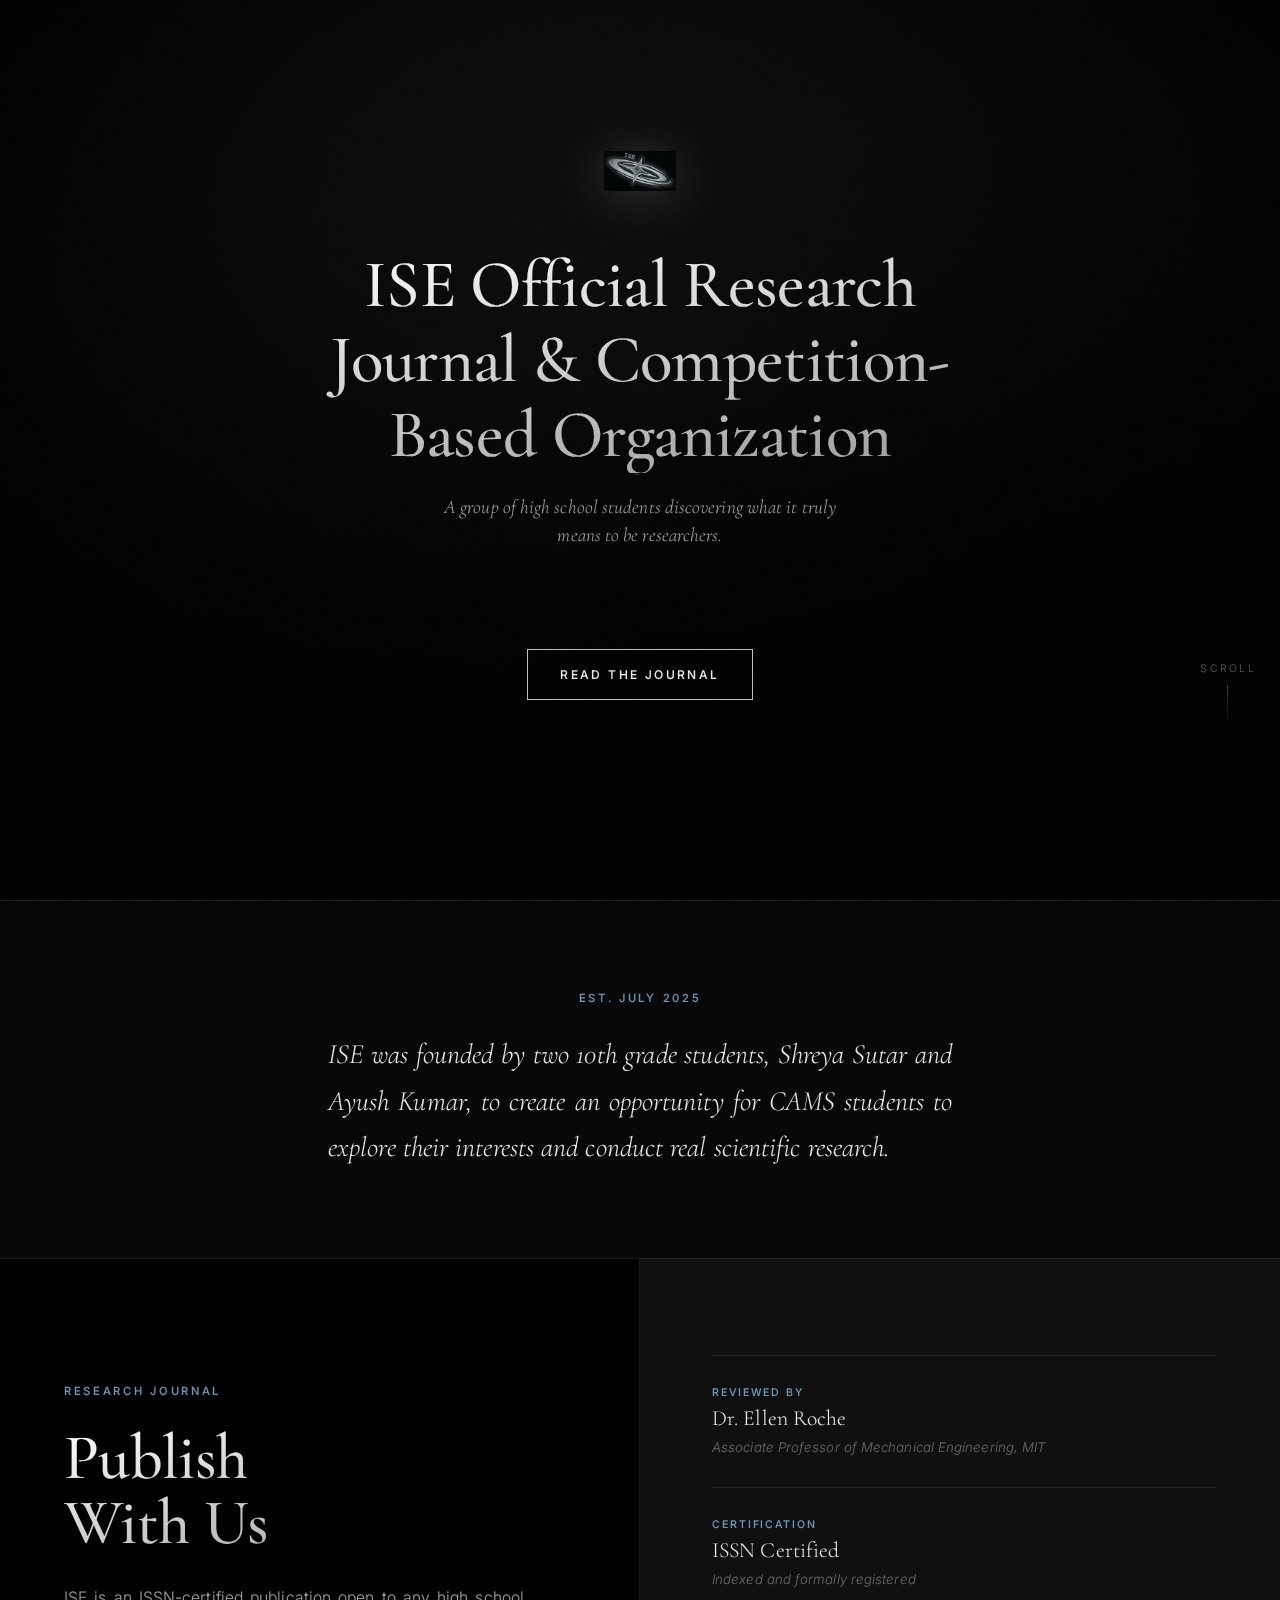
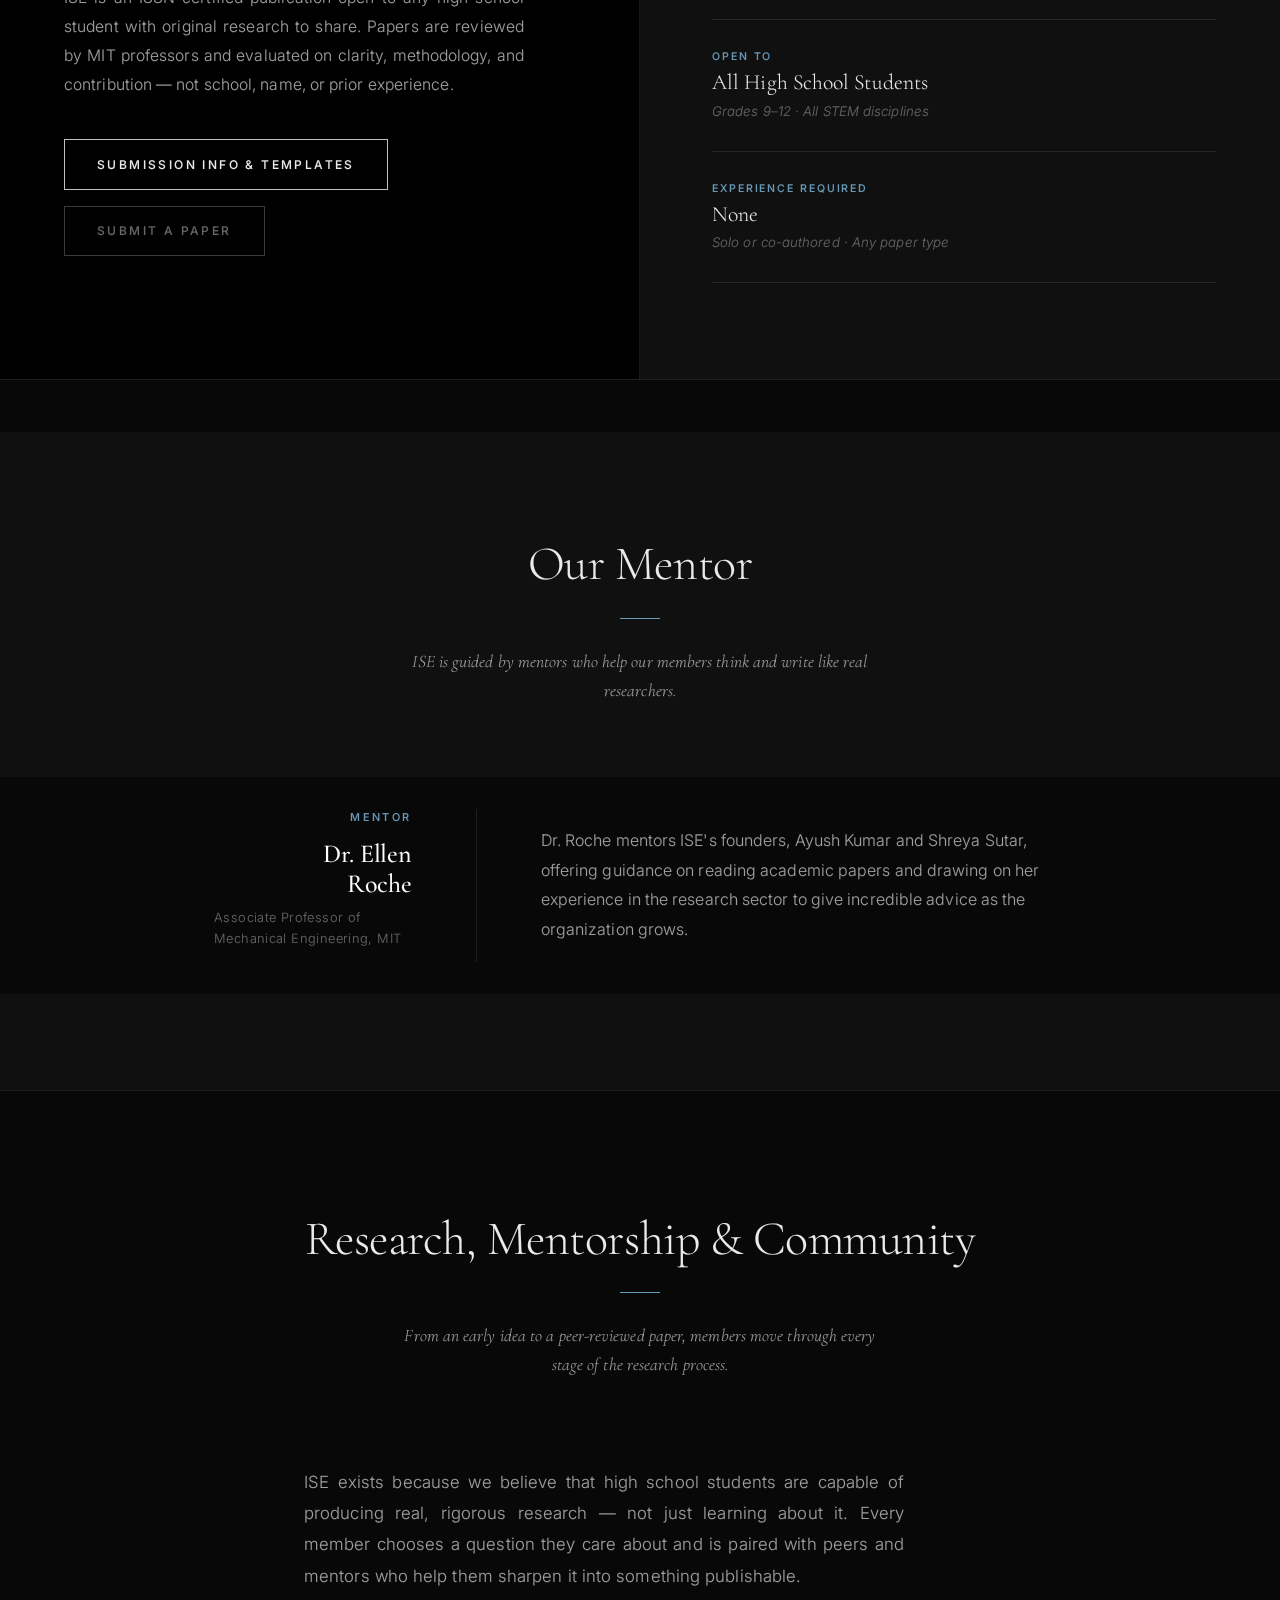
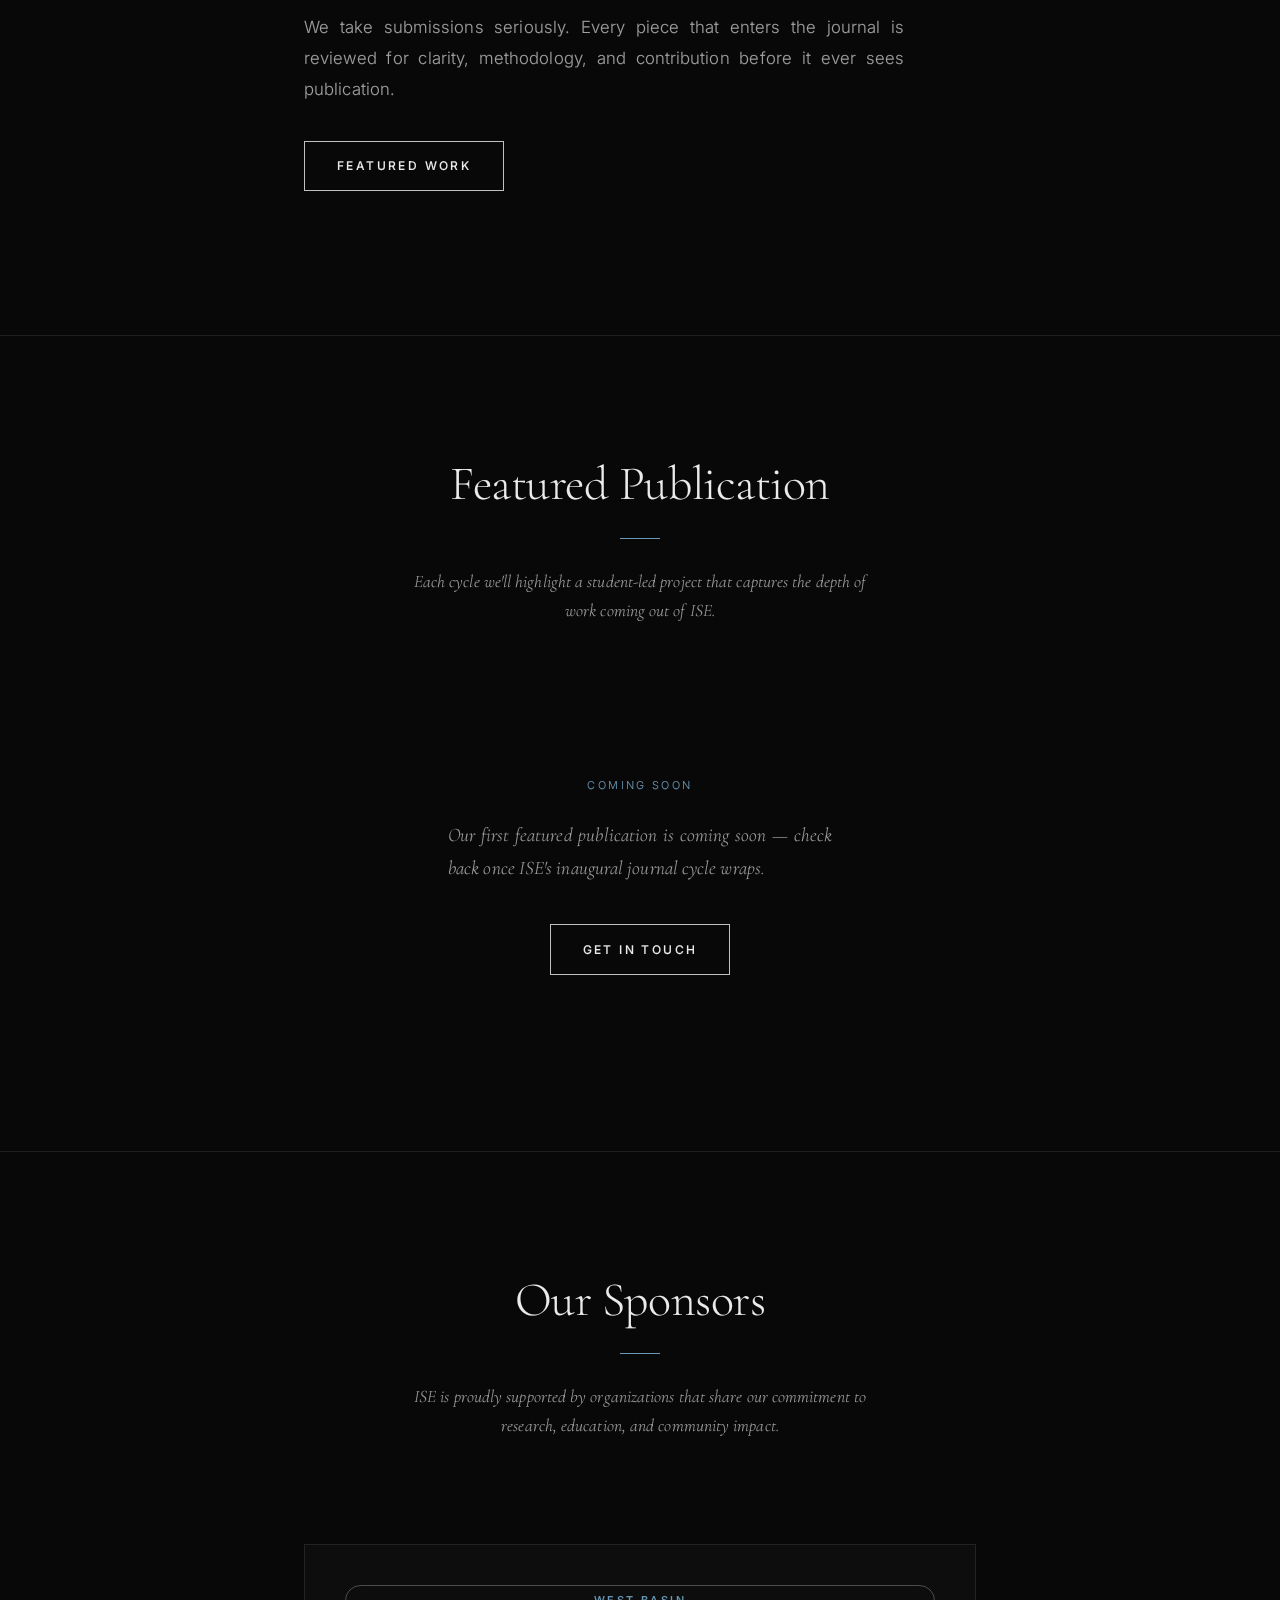
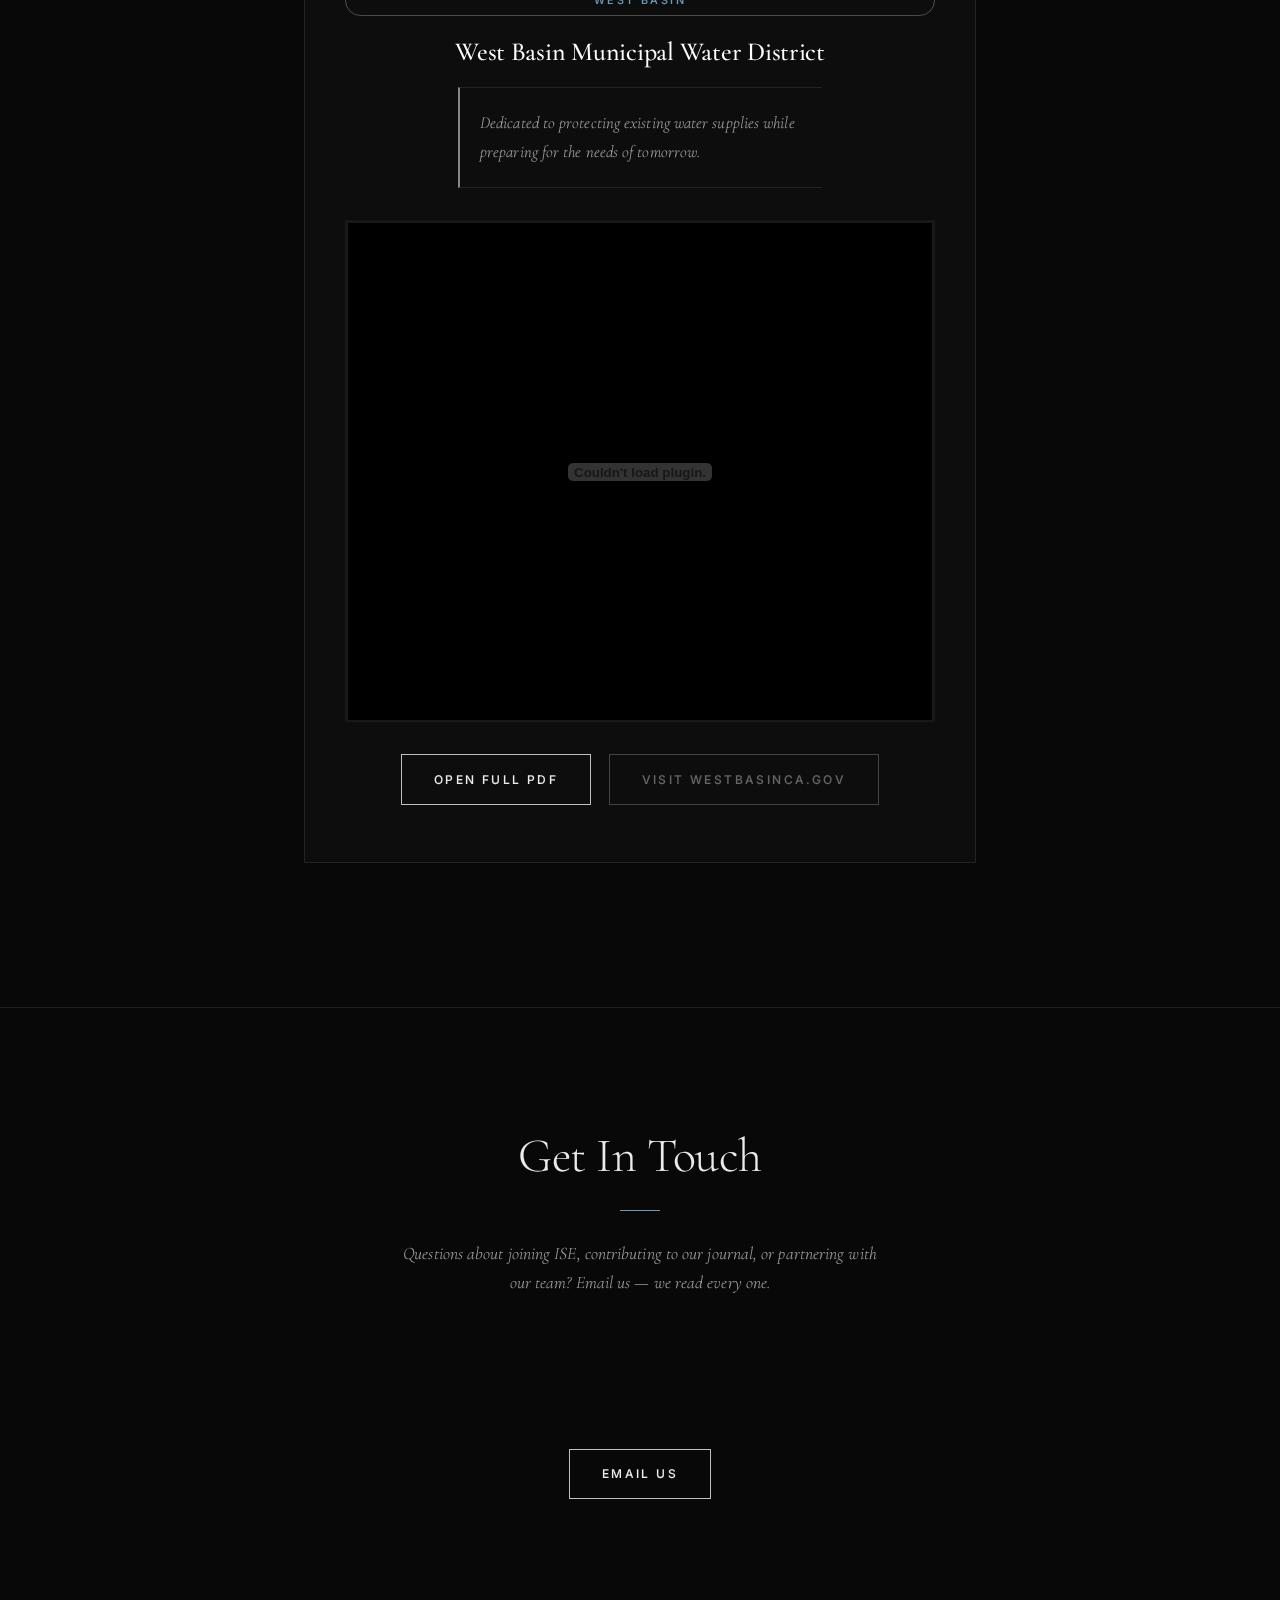
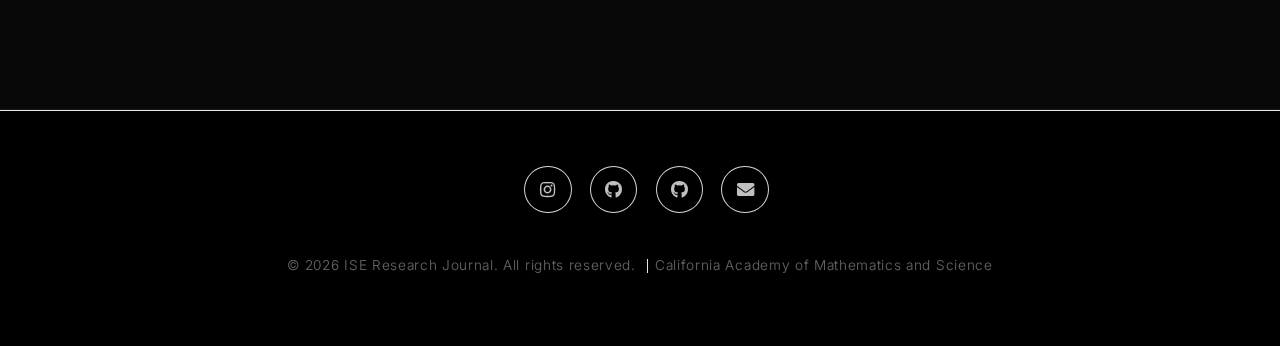
==== index.html @ 1db650c6 "Add accent color, fix black blocks, update email buttons, remove image placeholders" ====
<!DOCTYPE HTML>
<!--
	ISE Official STEM Journal
	Base template: html5up.net (CCA 3.0) | Theme override: ISE black/silver
-->
<html>
	<head>
		<title>ISE Official STEM Journal</title>
		<meta charset="utf-8" />
		<meta name="viewport" content="width=device-width, initial-scale=1" />
		<meta name="description" content="ISE is a student-founded research journal and competition-based organization at the California Academy of Mathematics and Science, giving high school students the opportunity to conduct and publish real scientific research." />
		<link rel="icon" type="image/png" href="images/ISE_image.png" />
		<meta property="og:title" content="ISE Official Research Journal & Competition-Based Organization" />
		<meta property="og:description" content="A group of high school students discovering what it truly means to be researchers." />
		<meta property="og:image" content="images/header.jpg" />
		<meta property="og:type" content="website" />
		<link rel="stylesheet" href="assets/css/main.css" />
		<link rel="preconnect" href="https://fonts.googleapis.com">
		<link rel="preconnect" href="https://fonts.gstatic.com" crossorigin>
		<link href="https://fonts.googleapis.com/css2?family=Cormorant+Garamond:ital,wght@0,400;0,500;0,600;0,700;1,400;1,500&family=Inter:wght@300;400;500;600&display=swap" rel="stylesheet">

		<style>
			/* === ISE Theme — Black / White / Silver / Gray ============ */
			:root {
				--c-bg:            #080808;
				--c-bg-2:          #101010;
				--c-bg-3:          #181818;
				--c-bg-elev:       #222222;
				--c-border:        rgba(192,192,192,0.12);
				--c-border-strong: rgba(192,192,192,0.35);
				--c-text:          #e8e8e8;
				--c-text-dim:      #a0a0a0;
				--c-text-mute:     #666;
				--c-silver:        #c0c0c0;
				--c-silver-bright: #ebebeb;
				--c-silver-dark:   #8a8a8a;
				--c-accent:        #6a9ab8;
				--c-accent-dim:    rgba(106,154,184,0.15);
				--ff-serif:        'Cormorant Garamond', Georgia, 'Times New Roman', serif;
				--ff-sans:         'Inter', -apple-system, BlinkMacSystemFont, 'Segoe UI', Roboto, sans-serif;
			}

			*, *::before, *::after { box-sizing: border-box; }

			html, body, body.is-preload {
				background: var(--c-bg);
				color: var(--c-text);
				font-family: var(--ff-sans);
				font-weight: 300;
				letter-spacing: 0.005em;
				line-height: 1.65;
			}

			h1, h2, h3, h4, h5, h6 {
				font-family: var(--ff-serif);
				font-weight: 500;
				letter-spacing: -0.01em;
				color: var(--c-silver-bright);
			}

			a { color: var(--c-silver-bright); transition: color .2s ease; }
			a:hover { color: #fff; }

			/* ---- Grain overlay ----------------------------------------- */
			body::after {
				content: '';
				position: fixed;
				inset: 0;
				pointer-events: none;
				z-index: 9999;
				opacity: 0.028;
				background-image: url("data:image/svg+xml,%3Csvg viewBox='0 0 256 256' xmlns='http://www.w3.org/2000/svg'%3E%3Cfilter id='noise'%3E%3CfeTurbulence type='fractalNoise' baseFrequency='0.9' numOctaves='4' stitchTiles='stitch'/%3E%3C/filter%3E%3Crect width='100%25' height='100%25' filter='url(%23noise)'/%3E%3C/svg%3E");
				background-size: 200px 200px;
			}

			/* ---- Scroll reveal ----------------------------------------- */
			.reveal {
				opacity: 0;
				transform: translateY(28px);
				transition: opacity 0.75s cubic-bezier(.22,.68,0,1.2), transform 0.75s cubic-bezier(.22,.68,0,1.2);
			}
			.reveal.visible {
				opacity: 1;
				transform: none;
			}
			.reveal-delay-1 { transition-delay: 0.1s; }
			.reveal-delay-2 { transition-delay: 0.2s; }
			.reveal-delay-3 { transition-delay: 0.32s; }
			.reveal-delay-4 { transition-delay: 0.44s; }

			/* ---- Hero -------------------------------------------------- */
			#header {
				position: relative;
				min-height: 100vh;
				display: flex; flex-direction: column;
				align-items: center; justify-content: center;
				text-align: center;
				padding: 5rem 1.5rem;
				background: #000;
				overflow: hidden;
			}
			#header::before {
				content: '';
				position: absolute; inset: 0;
				background-image: var(--hero-image, none);
				background-size: cover;
				background-position: center;
				opacity: 0.32;
				filter: grayscale(100%) contrast(1.1);
				z-index: 0;
				transform: scale(1.04);
				animation: hero-drift 22s ease-in-out infinite alternate;
			}
			@keyframes hero-drift {
				from { transform: scale(1.04) translateY(0); }
				to   { transform: scale(1.08) translateY(-12px); }
			}
			#header::after {
				content: '';
				position: absolute; inset: 0;
				background:
					radial-gradient(ellipse 80% 70% at 50% 40%, rgba(0,0,0,0.4) 0%, rgba(0,0,0,0.95) 80%),
					linear-gradient(180deg, rgba(0,0,0,0.3) 0%, rgba(0,0,0,0.9) 100%);
				z-index: 1;
			}
			#header > * { position: relative; z-index: 2; }

			.hero-logo {
				width: 72px;
				height: 72px;
				object-fit: contain;
				margin-bottom: 2.5rem;
				opacity: 0.92;
				animation: logo-appear 1.2s cubic-bezier(.22,.68,0,1.2) both;
			}
			@keyframes logo-appear {
				from { opacity: 0; transform: translateY(-12px) scale(0.9); }
				to   { opacity: 0.92; transform: none; }
			}

			#header header h1 {
				font-size: clamp(2.2rem, 5.5vw, 4.2rem);
				line-height: 1.12;
				max-width: 20ch;
				margin: 0 auto 1.25rem;
				background: linear-gradient(170deg, #ffffff 0%, #999 100%);
				-webkit-background-clip: text;
				background-clip: text;
				-webkit-text-fill-color: transparent;
				animation: hero-text-in 1.1s 0.2s cubic-bezier(.22,.68,0,1.2) both;
			}
			#header header p {
				font-size: 1.1rem;
				color: var(--c-text-dim);
				max-width: 52ch;
				margin: 0 auto 2.5rem;
				font-style: italic;
				font-family: var(--ff-serif);
				font-size: 1.2rem;
				animation: hero-text-in 1.1s 0.38s cubic-bezier(.22,.68,0,1.2) both;
			}
			#header footer {
				margin-top: 1rem;
				animation: hero-text-in 1.1s 0.52s cubic-bezier(.22,.68,0,1.2) both;
			}
			@keyframes hero-text-in {
				from { opacity: 0; transform: translateY(18px); }
				to   { opacity: 1; transform: none; }
			}

			/* scroll cue */
			.scroll-cue {
				position: absolute;
				bottom: 2.5rem;
				left: 50%;
				transform: translateX(-50%);
				z-index: 3;
				display: flex;
				flex-direction: column;
				align-items: center;
				gap: 0.5rem;
				opacity: 0.45;
				animation: cue-fade 1s 1.2s both;
			}
			@keyframes cue-fade { from { opacity: 0; } to { opacity: 0.45; } }
			.scroll-cue span {
				font-family: var(--ff-sans);
				font-size: 0.65rem;
				letter-spacing: 0.22em;
				text-transform: uppercase;
				color: var(--c-silver);
			}
			.scroll-cue-line {
				width: 1px;
				height: 40px;
				background: linear-gradient(to bottom, var(--c-accent), transparent);
				animation: line-pulse 2s ease-in-out infinite;
			}
			@keyframes line-pulse {
				0%, 100% { opacity: 0.4; transform: scaleY(1); }
				50% { opacity: 1; transform: scaleY(1.15); }
			}

			/* ---- Buttons ---------------------------------------------- */
			.button,
			input[type="submit"],
			input[type="reset"] {
				display: inline-block;
				background: transparent !important;
				border: 1px solid var(--c-silver) !important;
				color: var(--c-silver-bright) !important;
				text-transform: uppercase;
				letter-spacing: 0.2em;
				font-family: var(--ff-sans) !important;
				font-size: 0.75rem !important;
				font-weight: 500 !important;
				padding: 0.9rem 2rem !important;
				border-radius: 0 !important;
				box-shadow: none !important;
				text-shadow: none !important;
				transition: background .25s ease, color .25s ease, border-color .25s ease, transform .2s ease;
				cursor: pointer;
				text-decoration: none;
			}
			.button:hover,
			input[type="submit"]:hover,
			input[type="reset"]:hover {
				background: var(--c-silver-bright) !important;
				color: #000 !important;
				border-color: var(--c-silver-bright) !important;
				transform: translateY(-2px);
			}
			.button.alt,
			input[type="reset"] {
				border-color: rgba(192,192,192,0.3) !important;
				color: var(--c-text-mute) !important;
			}
			.button.alt:hover {
				background: rgba(192,192,192,0.1) !important;
				color: var(--c-silver-bright) !important;
				border-color: var(--c-silver-dark) !important;
			}

			/* ---- Main sections --------------------------------------- */
			.main {
				background: var(--c-bg);
				padding: 7rem 0;
			}
			.main + .main { border-top: 1px solid var(--c-border); }

			.main > header { text-align: center; margin-bottom: 4.5rem; padding: 0 1.5rem; }
			.main > header h2 {
				font-size: clamp(1.9rem, 4vw, 3rem);
				margin-bottom: 0.75rem;
				display: inline-block;
			}
			.main > header h2::after {
				content: '';
				display: block;
				width: 40px; height: 1px;
				background: var(--c-accent);
				margin: 1.1rem auto 0;
				transition: width .4s ease;
			}
			.main > header:hover h2::after { width: 80px; }
			.main > header p {
				color: var(--c-text-dim);
				max-width: 60ch;
				margin: 1rem auto 0;
				font-size: 1rem;
				font-family: var(--ff-serif);
				font-style: italic;
				font-size: 1.1rem;
			}

			/* ---- Content blocks -------------------------------------- */
			.content.dark { background: transparent; color: var(--c-text); }
			.content.style1.featured { background: transparent; padding: 2rem 0; }
			.content.style2 { padding: 2rem 0; }
			.content.style3 { padding: 2rem 0; }
			.content.style4 { background: transparent; padding: 4rem 0; }

			/* ---- Image grids ----------------------------------------- */
			.image.fit { display: block; overflow: hidden; }
			.image.fit img {
				display: block;
				width: 100%; height: auto;
				border: 1px solid var(--c-border);
				filter: grayscale(100%) contrast(1.05) brightness(0.82);
				transition: filter .5s ease, transform .6s ease;
			}
			.image.fit:hover img {
				filter: grayscale(20%) contrast(1.0) brightness(1.0);
				transform: scale(1.05);
			}
			.image.featured {
				display: block;
				margin-bottom: 3rem;
				border: 1px solid var(--c-border);
			}
			.image.featured img {
				width: 100%; height: auto; display: block;
				filter: grayscale(35%) contrast(1.05);
			}

			/* ---- Forms ----------------------------------------------- */
			input[type="text"],
			input[type="email"],
			textarea,
			select {
				background: rgba(255,255,255,0.03) !important;
				border: 1px solid var(--c-border) !important;
				color: var(--c-text) !important;
				border-radius: 0 !important;
				padding: 1rem 1.1rem !important;
				font-family: var(--ff-sans) !important;
				font-size: 0.95rem !important;
				box-shadow: none !important;
				transition: border-color .2s ease, background .2s ease;
			}
			input[type="text"]:focus,
			input[type="email"]:focus,
			textarea:focus,
			select:focus {
				border-color: var(--c-silver) !important;
				background: rgba(255,255,255,0.05) !important;
				outline: none !important;
			}
			::placeholder { color: var(--c-text-mute) !important; }
			textarea { min-height: 180px; }

			/* ---- Footer ---------------------------------------------- */
			#footer {
				background: #000;
				padding: 3.5rem 1.5rem;
				text-align: center;
				border-top: 1px solid var(--c-border);
			}
			#footer .icons { margin-bottom: 1.25rem; }
			#footer .icons li a {
				color: var(--c-silver) !important;
				transition: color .25s ease, transform .25s ease;
				display: inline-block;
			}
			#footer .icons li a:hover {
				color: #fff !important;
				transform: translateY(-2px);
			}
			#footer .copyright {
				color: var(--c-text-mute);
				font-size: 0.85rem;
				letter-spacing: 0.05em;
			}
			#footer .copyright a { color: var(--c-silver); }

			/* ---- Kill template's leftover light/colorful backgrounds -- */
			.main > header { background: transparent !important; }
			.main > .content.dark,
			.main > .content.style1,
			.main > .content.style2,
			.main > .content.style3 { background: var(--c-bg) !important; }
			.main > .content.style1.featured { background: transparent !important; }
			.main > .content.style4 { background: transparent !important; }

			/* ---- Spacing tweaks --------------------------------------- */
			.container { padding-left: 1.5rem; padding-right: 1.5rem; }
			.row > * { margin-bottom: 1.5rem; }

			/* ---- EST. founding strip ---------------------------------- */
			#first {
				padding: 5.5rem 0;
				background: var(--c-bg) !important;
				border-top: 1px solid var(--c-border);
				border-bottom: 1px solid var(--c-border);
			}
			#first .founding-strip {
				display: flex;
				flex-direction: column;
				align-items: center;
				text-align: center;
			}
			.founding-eyebrow {
				font-family: var(--ff-sans);
				font-size: 0.7rem;
				font-weight: 500;
				letter-spacing: 0.24em;
				text-transform: uppercase;
				color: var(--c-accent);
				display: block;
				margin-bottom: 1.5rem;
			}
			.founding-text {
				font-family: var(--ff-serif);
				font-size: clamp(1.3rem, 2.6vw, 1.75rem);
				font-style: italic;
				color: var(--c-text);
				max-width: 52ch;
				margin: 0 auto;
				line-height: 1.65;
			}

			/* ---- Publish With Us — editorial layout ------------------- */
			#publish {
				padding: 0;
				border-bottom: 1px solid var(--c-border);
			}
			.pub-editorial {
				display: grid;
				grid-template-columns: 1fr 1fr;
				min-height: 580px;
			}
			.pub-left {
				background: #000;
				padding: 6rem 4.5rem 6rem 5vw;
				display: flex;
				flex-direction: column;
				justify-content: center;
				border-right: 1px solid var(--c-border);
			}
			.pub-eyebrow {
				font-family: var(--ff-sans);
				font-size: 0.7rem;
				font-weight: 500;
				letter-spacing: 0.24em;
				text-transform: uppercase;
				color: var(--c-accent);
				display: block;
				margin-bottom: 1.5rem;
			}
			.pub-heading {
				font-size: clamp(2.8rem, 5vw, 4.8rem);
				line-height: 1.02;
				margin: 0 0 1.75rem;
				background: linear-gradient(160deg, #ffffff 0%, #888 100%);
				-webkit-background-clip: text;
				background-clip: text;
				-webkit-text-fill-color: transparent;
			}
			.pub-body {
				color: var(--c-text-dim);
				font-size: 0.98rem;
				line-height: 1.85;
				max-width: 46ch;
				margin: 0 0 2.5rem;
			}
			.pub-actions {
				display: flex;
				gap: 1rem;
				flex-wrap: wrap;
			}
			.pub-right {
				background: var(--c-bg-2);
				padding: 6rem 5vw 6rem 4.5rem;
				display: flex;
				flex-direction: column;
				justify-content: center;
				gap: 0;
			}
			.pub-credential {
				padding: 1.75rem 0;
				border-bottom: 1px solid var(--c-border);
				display: flex;
				flex-direction: column;
				gap: 0.3rem;
				transition: padding-left .25s ease;
			}
			.pub-credential:first-child { border-top: 1px solid var(--c-border); }
			.pub-credential:hover { padding-left: 0.5rem; }
			.cred-label {
				font-family: var(--ff-sans);
				font-size: 0.66rem;
				font-weight: 500;
				letter-spacing: 0.18em;
				text-transform: uppercase;
				color: var(--c-accent);
			}
			.cred-value {
				font-family: var(--ff-serif);
				font-size: 1.35rem;
				color: var(--c-silver-bright);
				line-height: 1.2;
			}
			.cred-sub {
				font-size: 0.83rem;
				color: var(--c-text-mute);
				font-style: italic;
			}

			@media (max-width: 768px) {
				.pub-editorial { grid-template-columns: 1fr; }
				.pub-left { padding: 4rem 1.5rem; border-right: none; border-bottom: 1px solid var(--c-border); }
				.pub-right { padding: 3rem 1.5rem; }
			}

			/* ---- Mentor section --------------------------------------- */
			#mentor {
				background: var(--c-bg-2) !important;
				padding: 6rem 0;
			}
			#mentor .main > header,
			#mentor > header { background: transparent !important; }
			.mentor-inner {
				display: grid;
				grid-template-columns: 1fr 2fr;
				gap: 4rem;
				align-items: center;
				padding: 0 1.5rem;
				max-width: 900px;
				margin: 0 auto;
			}
			.mentor-label-col {
				text-align: right;
				border-right: 1px solid var(--c-border);
				padding-right: 4rem;
			}
			.mentor-tag {
				font-family: var(--ff-sans);
				font-size: 0.68rem;
				font-weight: 500;
				letter-spacing: 0.22em;
				text-transform: uppercase;
				color: var(--c-accent);
				display: block;
				margin-bottom: 0.75rem;
			}
			.mentor-name {
				font-family: var(--ff-serif);
				font-size: clamp(1.6rem, 3vw, 2.2rem);
				line-height: 1.15;
				margin: 0;
				color: var(--c-silver-bright);
			}
			.mentor-title {
				font-family: var(--ff-sans);
				font-size: 0.8rem;
				color: var(--c-text-mute);
				margin-top: 0.5rem;
				letter-spacing: 0.03em;
			}
			.mentor-body {
				color: var(--c-text-dim);
				font-size: 1rem;
				line-height: 1.85;
			}
			@media (max-width: 700px) {
				.mentor-inner { grid-template-columns: 1fr; gap: 2rem; }
				.mentor-label-col { text-align: left; border-right: none; border-bottom: 1px solid var(--c-border); padding-right: 0; padding-bottom: 2rem; }
			}

			/* ---- Research section ------------------------------------- */
			#second .content { padding: 0 !important; }
			.students-block {
				padding: 1rem 0 2rem;
			}
			.students-block p {
				color: var(--c-text-dim);
				font-size: 1.05rem;
				line-height: 1.85;
				margin-bottom: 1.25rem;
				max-width: 60ch;
			}
			.students-block .button { margin-top: 1rem; }

			/* ---- Featured publication --------------------------------- */
			#third .coming-soon-block {
				text-align: center;
				padding: 3rem 0 2rem;
			}
			#third .coming-soon-label {
				font-family: var(--ff-sans);
				font-size: 0.68rem;
				letter-spacing: 0.22em;
				text-transform: uppercase;
				color: var(--c-accent);
				display: block;
				margin-bottom: 1.5rem;
			}
			#third .coming-soon-text {
				font-family: var(--ff-serif);
				font-style: italic;
				font-size: 1.2rem;
				color: var(--c-text-dim);
				max-width: 48ch;
				margin: 0 auto 2.5rem;
				line-height: 1.7;
			}

			/* ---- Get In Touch ----------------------------------------- */
			#fourth {
				text-align: center;
			}
			#fourth .content.style4 {
				background: transparent !important;
				padding: 5rem 0 !important;
			}
			.contact-line {
				font-family: var(--ff-serif);
				font-style: italic;
				font-size: 1.1rem;
				color: var(--c-text-dim);
				margin-bottom: 2.5rem;
			}

			/* ---- Sponsor card ----------------------------------------- */
			.sponsor-card {
				border: 1px solid var(--c-border);
				padding: 2.5rem;
				text-align: center;
			}
			.sponsor-mark {
				font-family: var(--ff-sans);
				font-size: 0.68rem;
				font-weight: 500;
				letter-spacing: 0.22em;
				text-transform: uppercase;
				color: var(--c-accent);
				display: block;
				margin-bottom: 1rem;
			}
			.sponsor-name {
				font-family: var(--ff-serif);
				font-size: clamp(1.4rem, 3vw, 1.9rem);
				color: var(--c-silver-bright);
				margin: 0 0 1rem;
			}
			.sponsor-quote {
				font-family: var(--ff-serif);
				font-style: italic;
				color: var(--c-text-dim);
				font-size: 1.05rem;
				line-height: 1.7;
				border-left: 2px solid var(--c-accent);
				margin: 0 auto 2rem;
				padding-left: 1.25rem;
				text-align: left;
				max-width: 52ch;
			}
			.sponsor-pdf {
				margin-bottom: 2rem;
			}
			.sponsor-pdf object,
			.sponsor-pdf embed {
				width: 100%;
				height: 500px;
				border: 1px solid var(--c-border);
				display: block;
			}
			.sponsor-pdf-fallback {
				color: var(--c-text-dim);
				font-size: 0.9rem;
				padding: 2rem;
				border: 1px solid var(--c-border);
				text-align: center;
			}
		</style>
	</head>
	<body class="is-preload">

		<section id="header" class="dark" style="--hero-image: url('images/header.jpg');">
			<img src="images/ISE_image.png" alt="ISE" class="hero-logo" />
			<header>
				<h1>ISE Official Research Journal &amp; Competition-Based Organization</h1>
				<p>A group of high school students discovering what it truly means to be researchers.</p>
			</header>
			<footer>
				<a href="https://drive.google.com/file/d/1ZbXNEr56wgRQEBzD4_aUhIesoJZzXqxv/view?usp=sharing" class="button" target="_blank" rel="noopener">Read the Journal</a>
			</footer>
			<div class="scroll-cue">
				<span>Scroll</span>
				<div class="scroll-cue-line"></div>
			</div>
		</section>

		<!-- First -->
		<section id="first" class="main">
			<div class="founding-strip container reveal">
				<span class="founding-eyebrow">Est. July 2025</span>
				<p class="founding-text">ISE was founded by two 10th grade students, Shreya Sutar and Ayush Kumar, to create an opportunity for CAMS students to explore their interests and conduct real scientific research.</p>
			</div>
		</section>

		<!-- Publish With Us -->
		<section id="publish">
			<div class="pub-editorial">
				<div class="pub-left reveal">
					<span class="pub-eyebrow">Research Journal</span>
					<h2 class="pub-heading">Publish<br>With Us</h2>
					<p class="pub-body">ISE is an ISSN-certified publication open to any high school student with original research to share. Papers are reviewed by MIT professors and evaluated on clarity, methodology, and contribution — not school, name, or prior experience.</p>
					<div class="pub-actions">
						<a href="publish.html" class="button">Submission Info &amp; Templates</a>
						<a href="mailto:iseofficialjournal@gmail.com?subject=ISE%20Journal%20Submission" class="button alt">Submit a Paper</a>
					</div>
				</div>
				<div class="pub-right reveal reveal-delay-2">
					<div class="pub-credential">
						<span class="cred-label">Reviewed By</span>
						<span class="cred-value">Dr. Ellen Roche</span>
						<span class="cred-sub">Associate Professor of Mechanical Engineering, MIT</span>
					</div>
					<div class="pub-credential">
						<span class="cred-label">Certification</span>
						<span class="cred-value">ISSN Certified</span>
						<span class="cred-sub">Indexed and formally registered</span>
					</div>
					<div class="pub-credential">
						<span class="cred-label">Open To</span>
						<span class="cred-value">All High School Students</span>
						<span class="cred-sub">Grades 9–12 · All STEM disciplines</span>
					</div>
					<div class="pub-credential">
						<span class="cred-label">Experience Required</span>
						<span class="cred-value">None</span>
						<span class="cred-sub">Solo or co-authored · Any paper type</span>
					</div>
				</div>
			</div>
		</section>

		<!-- Mentor -->
		<section id="mentor" class="main">
			<header>
				<div class="container reveal">
					<h2>Our Mentor</h2>
					<p>ISE is guided by mentors who help our members think and write like real researchers.</p>
				</div>
			</header>
			<div class="content dark style2">
				<div class="mentor-inner">
					<div class="mentor-label-col reveal">
						<span class="mentor-tag">Mentor</span>
						<h3 class="mentor-name">Dr. Ellen<br>Roche</h3>
						<p class="mentor-title">Associate Professor of<br>Mechanical Engineering, MIT</p>
					</div>
					<div class="mentor-body reveal reveal-delay-2">
						Dr. Roche mentors ISE's founders, Ayush Kumar and Shreya Sutar, offering guidance on reading academic papers and drawing on her experience in the research sector to give incredible advice as the organization grows.
					</div>
				</div>
			</div>
		</section>

		<!-- Second -->
		<section id="second" class="main">
			<header>
				<div class="container reveal">
					<h2>Research, Mentorship &amp; Community</h2>
					<p>From an early idea to a peer-reviewed paper, members move through every stage of the research process.</p>
				</div>
			</header>
			<div class="content dark style2">
				<div class="container medium reveal">
					<div class="students-block">
						<p>ISE exists because we believe that high school students are capable of producing real, rigorous research — not just learning about it. Every member chooses a question they care about and is paired with peers and mentors who help them sharpen it into something publishable.</p>
						<p>We take submissions seriously. Every piece that enters the journal is reviewed for clarity, methodology, and contribution before it ever sees publication.</p>
						<a href="#third" class="button scrolly">Featured Work</a>
					</div>
				</div>
			</div>
		</section>

		<!-- Third -->
		<section id="third" class="main">
			<header>
				<div class="container reveal">
					<h2>Featured Publication</h2>
					<p>Each cycle we'll highlight a student-led project that captures the depth of work coming out of ISE.</p>
				</div>
			</header>
			<div class="content dark style3">
				<div class="container">
					<div class="coming-soon-block reveal">
						<span class="coming-soon-label">Coming Soon</span>
						<p class="coming-soon-text">Our first featured publication is coming soon — check back once ISE's inaugural journal cycle wraps.</p>
						<a href="#fourth" class="button scrolly">Get In Touch</a>
					</div>
				</div>
			</div>
		</section>

		<!-- Sponsors -->
		<section id="sponsors" class="main">
			<header>
				<div class="container reveal">
					<h2>Our Sponsors</h2>
					<p>ISE is proudly supported by organizations that share our commitment to research, education, and community impact.</p>
				</div>
			</header>
			<div class="content dark style2">
				<div class="container medium">
					<div class="sponsor-card reveal">
						<div class="sponsor-mark">West Basin</div>
						<h3 class="sponsor-name">West Basin Municipal Water District</h3>
						<blockquote class="sponsor-quote">Dedicated to protecting existing water supplies while preparing for the needs of tomorrow.</blockquote>
						<div class="sponsor-pdf">
							<object data="assets/pdf/west-basin-sponsorship.pdf" type="application/pdf">
								<embed src="assets/pdf/west-basin-sponsorship.pdf" type="application/pdf" />
								<p class="sponsor-pdf-fallback">Your browser can't display the PDF inline. <a href="assets/pdf/west-basin-sponsorship.pdf" target="_blank" rel="noopener">Open the West Basin sponsorship ad</a> in a new tab.</p>
							</object>
						</div>
						<ul class="actions special">
							<li><a href="assets/pdf/west-basin-sponsorship.pdf" class="button" target="_blank" rel="noopener">Open Full PDF</a></li>
							<li><a href="https://www.westbasinca.gov" class="button alt" target="_blank" rel="noopener">Visit WestBasinCA.gov</a></li>
						</ul>
					</div>
				</div>
			</div>
		</section>

		<!-- Fourth -->
		<section id="fourth" class="main">
			<header>
				<div class="container reveal">
					<h2>Get In Touch</h2>
					<p>Questions about joining ISE, contributing to our journal, or partnering with our team? Email us — we read every one.</p>
				</div>
			</header>
			<div class="content style4 featured">
				<div class="container medium reveal">
					<ul class="actions special">
						<li><a href="mailto:iseofficialjournal@gmail.com" class="button">Email Us</a></li>
					</ul>
				</div>
			</div>
		</section>

		<!-- Footer -->
		<section id="footer">
			<ul class="icons">
				<li><a href="https://www.instagram.com/cams.ise.official/" class="icon brands fa-instagram" target="_blank" rel="noopener"><span class="label">Instagram</span></a></li>
				<li><a href="https://github.com/ShreyaSutar-engi" class="icon brands fa-github" target="_blank" rel="noopener"><span class="label">GitHub (Shreya)</span></a></li>
				<li><a href="https://github.com/ayxsh-10" class="icon brands fa-github" target="_blank" rel="noopener"><span class="label">GitHub (Ayush)</span></a></li>
				<li><a href="mailto:iseofficialjournal@gmail.com" class="icon solid fa-envelope"><span class="label">Email</span></a></li>
			</ul>
			<div class="copyright">
				<ul class="menu">
					<li>&copy; 2026 ISE Research Journal. All rights reserved.</li>
					<li>California Academy of Mathematics and Science</li>
				</ul>
			</div>
		</section>

		<!-- Scripts -->
		<script src="assets/js/jquery.min.js"></script>
		<script src="assets/js/jquery.scrolly.min.js"></script>
		<script src="assets/js/browser.min.js"></script>
		<script src="assets/js/breakpoints.min.js"></script>
		<script src="assets/js/util.js"></script>
		<script src="assets/js/main.js"></script>

		<script>
			// Scroll reveal
			const observer = new IntersectionObserver((entries) => {
				entries.forEach(e => {
					if (e.isIntersecting) {
						e.target.classList.add('visible');
						observer.unobserve(e.target);
					}
				});
			}, { threshold: 0.12, rootMargin: '0px 0px -40px 0px' });

			document.querySelectorAll('.reveal').forEach(el => observer.observe(el));
		</script>

	</body>
</html>
---- assets/css/main.css ----
@import url("fontawesome-all.min.css");
@import url("https://fonts.googleapis.com/css?family=Roboto:100,100italic,300,300italic,400,400italic");

/*
	Tessellate by HTML5 UP
	html5up.net | @ajlkn
	Free for personal and commercial use under the CCA 3.0 license (html5up.net/license)
*/

html, body, div, span, applet, object,
iframe, h1, h2, h3, h4, h5, h6, p, blockquote,
pre, a, abbr, acronym, address, big, cite,
code, del, dfn, em, img, ins, kbd, q, s, samp,
small, strike, strong, sub, sup, tt, var, b,
u, i, center, dl, dt, dd, ol, ul, li, fieldset,
form, label, legend, table, caption, tbody,
tfoot, thead, tr, th, td, article, aside,
canvas, details, embed, figure, figcaption,
footer, header, hgroup, menu, nav, output, ruby,
section, summary, time, mark, audio, video {
	margin: 0;
	padding: 0;
	border: 0;
	font-size: 100%;
	font: inherit;
	vertical-align: baseline;}

article, aside, details, figcaption, figure,
footer, header, hgroup, menu, nav, section {
	display: block;}

body {
	line-height: 1;
}

ol, ul {
	list-style: none;
}

blockquote, q {
	quotes: none;
}

	blockquote:before, blockquote:after, q:before, q:after {
		content: '';
		content: none;
	}

table {
	border-collapse: collapse;
	border-spacing: 0;
}

body {
	-webkit-text-size-adjust: none;
}

mark {
	background-color: transparent;
	color: inherit;
}

input::-moz-focus-inner {
	border: 0;
	padding: 0;
}

input, select, textarea {
	-moz-appearance: none;
	-webkit-appearance: none;
	-ms-appearance: none;
	appearance: none;
}

/* Basic */

	@-ms-viewport {
		width: device-width;
	}

	html {
		box-sizing: border-box;
	}

	*, *:before, *:after {
		box-sizing: inherit;
	}

	body {
		background: #F8F8F8;
		font-family: 'Roboto', sans-serif;
		font-weight: 300;
		font-size: 17pt;
		line-height: 1.75em;
		color: #888;
		-webkit-text-stroke: 0.1px;
	}

		body.is-preload *, body.is-preload *:before, body.is-preload *:after {
			-moz-animation: none !important;
			-webkit-animation: none !important;
			-ms-animation: none !important;
			animation: none !important;
			-moz-transition: none !important;
			-webkit-transition: none !important;
			-ms-transition: none !important;
			transition: none !important;
		}

	.dark {
		color: #aaa;
		color: rgba(255, 255, 255, 0.65);
	}

	input, textarea, select {
		font-family: 'Roboto', sans-serif;
		font-weight: 300;
		font-size: 17pt;
		line-height: 1.75em;
		color: #888;
		-webkit-text-stroke: 0.1px;
	}

	h1, h2, h3, h4, h5, h6 {
		color: #666;
		margin: 0 0 1em 0;
		font-weight: 100;
		line-height: 1.5em;
	}

	h1 a, h2 a, h3 a, h4 a, h5 a, h6 a {
		color: inherit;
		text-decoration: none;
	}

	.dark h1, .dark h2, .dark h3, .dark h4, .dark h5, .dark h6 {
		color: #fff;
	}

	strong, b {
		font-weight: 400;
		color: inherit;
	}

	.dark strong, .dark b {
		color: #fff;
		color: rgba(255, 255, 255, 0.85);
	}

	em, i {
		font-style: italic;
	}

	a {
		-moz-transition: border-bottom-color 0.25s ease-in-out;
		-webkit-transition: border-bottom-color 0.25s ease-in-out;
		-ms-transition: border-bottom-color 0.25s ease-in-out;
		transition: border-bottom-color 0.25s ease-in-out;
		color: inherit;
		text-decoration: none;
		border-bottom: dotted 1px rgba(0, 0, 0, 0.25);
	}

		a:hover {
			border-bottom-color: rgba(0, 0, 0, 0);
		}

	.dark a {
		color: #fff;
		border-bottom-color: rgba(255, 255, 255, 0.5);
	}

		.dark a:hover {
			border-bottom-color: rgba(255, 255, 255, 0);
		}

	sub {
		position: relative;
		top: 0.5em;
		font-size: 0.8em;
	}

	sup {
		position: relative;
		top: -0.5em;
		font-size: 0.8em;
	}

	hr {
		border: 0;
		border-top: solid 1px #e6e6e6;
		margin: 2em 0 2em 0;
	}

	.dark hr {
		border-top-color: rgba(255, 255, 255, 0.5);
	}

	blockquote {
		border-left: solid 0.25em #e6e6e6;
		padding: 1em 0 1em 2em;
		font-style: italic;
	}

	.dark blockquote {
		border-left-color: rgba(255, 255, 255, 0.5);
	}

	p, ul, ol, dl, table {
		margin-bottom: 1em;
	}

	p {
		text-align: justify;
	}

	header {
		margin-bottom: 1em;
	}

		header h1, header h2, header h3, header h4, header h5, header h6 {
			margin: 0;
		}

		header p {
			display: block;
			margin: 0;
			padding: 0.25em 0 0.5em 0;
		}

	footer {
		padding-top: 1.5em;
	}

	br.clear {
		clear: both;
	}

	.featured {
		text-align: center;
	}

		.featured p {
			text-align: center;
		}

/* Container */

	.container {
		margin: 0 auto;
		max-width: 100%;
		width: 1360px;
	}

		.container.medium {
			width: 1020px;
		}

		@media screen and (max-width: 1680px) {

			.container {
				width: 1200px;
			}

				.container.medium {
					width: 900px;
				}

		}

		@media screen and (max-width: 1280px) {

			.container {
				width: 960px;
			}

				.container.medium {
					width: 720px;
				}

		}

		@media screen and (max-width: 1000px) {

			.container {
				width: 100% !important;
			}

		}

/* Row */

	.row {
		display: flex;
		flex-wrap: wrap;
		box-sizing: border-box;
		align-items: stretch;
	}

		.row > * {
			box-sizing: border-box;
		}

		.row.gtr-uniform > * > :last-child {
			margin-bottom: 0;
		}

		.row.aln-left {
			justify-content: flex-start;
		}

		.row.aln-center {
			justify-content: center;
		}

		.row.aln-right {
			justify-content: flex-end;
		}

		.row.aln-top {
			align-items: flex-start;
		}

		.row.aln-middle {
			align-items: center;
		}

		.row.aln-bottom {
			align-items: flex-end;
		}

		.row > .imp {
			order: -1;
		}

		.row > .col-1 {
			width: 8.33333%;
		}

		.row > .off-1 {
			margin-left: 8.33333%;
		}

		.row > .col-2 {
			width: 16.66667%;
		}

		.row > .off-2 {
			margin-left: 16.66667%;
		}

		.row > .col-3 {
			width: 25%;
		}

		.row > .off-3 {
			margin-left: 25%;
		}

		.row > .col-4 {
			width: 33.33333%;
		}

		.row > .off-4 {
			margin-left: 33.33333%;
		}

		.row > .col-5 {
			width: 41.66667%;
		}

		.row > .off-5 {
			margin-left: 41.66667%;
		}

		.row > .col-6 {
			width: 50%;
		}

		.row > .off-6 {
			margin-left: 50%;
		}

		.row > .col-7 {
			width: 58.33333%;
		}

		.row > .off-7 {
			margin-left: 58.33333%;
		}

		.row > .col-8 {
			width: 66.66667%;
		}

		.row > .off-8 {
			margin-left: 66.66667%;
		}

		.row > .col-9 {
			width: 75%;
		}

		.row > .off-9 {
			margin-left: 75%;
		}

		.row > .col-10 {
			width: 83.33333%;
		}

		.row > .off-10 {
			margin-left: 83.33333%;
		}

		.row > .col-11 {
			width: 91.66667%;
		}

		.row > .off-11 {
			margin-left: 91.66667%;
		}

		.row > .col-12 {
			width: 100%;
		}

		.row > .off-12 {
			margin-left: 100%;
		}

		.row.gtr-0 {
			margin-top: 0px;
			margin-left: 0px;
		}

			.row.gtr-0 > * {
				padding: 0px 0 0 0px;
			}

			.row.gtr-0.gtr-uniform {
				margin-top: 0px;
			}

				.row.gtr-0.gtr-uniform > * {
					padding-top: 0px;
				}

		.row.gtr-25 {
			margin-top: -12.5px;
			margin-left: -12.5px;
		}

			.row.gtr-25 > * {
				padding: 12.5px 0 0 12.5px;
			}

			.row.gtr-25.gtr-uniform {
				margin-top: -12.5px;
			}

				.row.gtr-25.gtr-uniform > * {
					padding-top: 12.5px;
				}

		.row.gtr-50 {
			margin-top: -25px;
			margin-left: -25px;
		}

			.row.gtr-50 > * {
				padding: 25px 0 0 25px;
			}

			.row.gtr-50.gtr-uniform {
				margin-top: -25px;
			}

				.row.gtr-50.gtr-uniform > * {
					padding-top: 25px;
				}

		.row {
			margin-top: -50px;
			margin-left: -50px;
		}

			.row > * {
				padding: 50px 0 0 50px;
			}

			.row.gtr-uniform {
				margin-top: -50px;
			}

				.row.gtr-uniform > * {
					padding-top: 50px;
				}

		.row.gtr-150 {
			margin-top: -75px;
			margin-left: -75px;
		}

			.row.gtr-150 > * {
				padding: 75px 0 0 75px;
			}

			.row.gtr-150.gtr-uniform {
				margin-top: -75px;
			}

				.row.gtr-150.gtr-uniform > * {
					padding-top: 75px;
				}

		.row.gtr-200 {
			margin-top: -100px;
			margin-left: -100px;
		}

			.row.gtr-200 > * {
				padding: 100px 0 0 100px;
			}

			.row.gtr-200.gtr-uniform {
				margin-top: -100px;
			}

				.row.gtr-200.gtr-uniform > * {
					padding-top: 100px;
				}

		@media screen and (max-width: 1680px) {

			.row {
				display: flex;
				flex-wrap: wrap;
				box-sizing: border-box;
				align-items: stretch;
			}

				.row > * {
					box-sizing: border-box;
				}

				.row.gtr-uniform > * > :last-child {
					margin-bottom: 0;
				}

				.row.aln-left {
					justify-content: flex-start;
				}

				.row.aln-center {
					justify-content: center;
				}

				.row.aln-right {
					justify-content: flex-end;
				}

				.row.aln-top {
					align-items: flex-start;
				}

				.row.aln-middle {
					align-items: center;
				}

				.row.aln-bottom {
					align-items: flex-end;
				}

				.row > .imp-wide {
					order: -1;
				}

				.row > .col-1-wide {
					width: 8.33333%;
				}

				.row > .off-1-wide {
					margin-left: 8.33333%;
				}

				.row > .col-2-wide {
					width: 16.66667%;
				}

				.row > .off-2-wide {
					margin-left: 16.66667%;
				}

				.row > .col-3-wide {
					width: 25%;
				}

				.row > .off-3-wide {
					margin-left: 25%;
				}

				.row > .col-4-wide {
					width: 33.33333%;
				}

				.row > .off-4-wide {
					margin-left: 33.33333%;
				}

				.row > .col-5-wide {
					width: 41.66667%;
				}

				.row > .off-5-wide {
					margin-left: 41.66667%;
				}

				.row > .col-6-wide {
					width: 50%;
				}

				.row > .off-6-wide {
					margin-left: 50%;
				}

				.row > .col-7-wide {
					width: 58.33333%;
				}

				.row > .off-7-wide {
					margin-left: 58.33333%;
				}

				.row > .col-8-wide {
					width: 66.66667%;
				}

				.row > .off-8-wide {
					margin-left: 66.66667%;
				}

				.row > .col-9-wide {
					width: 75%;
				}

				.row > .off-9-wide {
					margin-left: 75%;
				}

				.row > .col-10-wide {
					width: 83.33333%;
				}

				.row > .off-10-wide {
					margin-left: 83.33333%;
				}

				.row > .col-11-wide {
					width: 91.66667%;
				}

				.row > .off-11-wide {
					margin-left: 91.66667%;
				}

				.row > .col-12-wide {
					width: 100%;
				}

				.row > .off-12-wide {
					margin-left: 100%;
				}

				.row.gtr-0 {
					margin-top: 0px;
					margin-left: 0px;
				}

					.row.gtr-0 > * {
						padding: 0px 0 0 0px;
					}

					.row.gtr-0.gtr-uniform {
						margin-top: 0px;
					}

						.row.gtr-0.gtr-uniform > * {
							padding-top: 0px;
						}

				.row.gtr-25 {
					margin-top: -10px;
					margin-left: -10px;
				}

					.row.gtr-25 > * {
						padding: 10px 0 0 10px;
					}

					.row.gtr-25.gtr-uniform {
						margin-top: -10px;
					}

						.row.gtr-25.gtr-uniform > * {
							padding-top: 10px;
						}

				.row.gtr-50 {
					margin-top: -20px;
					margin-left: -20px;
				}

					.row.gtr-50 > * {
						padding: 20px 0 0 20px;
					}

					.row.gtr-50.gtr-uniform {
						margin-top: -20px;
					}

						.row.gtr-50.gtr-uniform > * {
							padding-top: 20px;
						}

				.row {
					margin-top: -40px;
					margin-left: -40px;
				}

					.row > * {
						padding: 40px 0 0 40px;
					}

					.row.gtr-uniform {
						margin-top: -40px;
					}

						.row.gtr-uniform > * {
							padding-top: 40px;
						}

				.row.gtr-150 {
					margin-top: -60px;
					margin-left: -60px;
				}

					.row.gtr-150 > * {
						padding: 60px 0 0 60px;
					}

					.row.gtr-150.gtr-uniform {
						margin-top: -60px;
					}

						.row.gtr-150.gtr-uniform > * {
							padding-top: 60px;
						}

				.row.gtr-200 {
					margin-top: -80px;
					margin-left: -80px;
				}

					.row.gtr-200 > * {
						padding: 80px 0 0 80px;
					}

					.row.gtr-200.gtr-uniform {
						margin-top: -80px;
					}

						.row.gtr-200.gtr-uniform > * {
							padding-top: 80px;
						}

		}

		@media screen and (max-width: 1280px) {

			.row {
				display: flex;
				flex-wrap: wrap;
				box-sizing: border-box;
				align-items: stretch;
			}

				.row > * {
					box-sizing: border-box;
				}

				.row.gtr-uniform > * > :last-child {
					margin-bottom: 0;
				}

				.row.aln-left {
					justify-content: flex-start;
				}

				.row.aln-center {
					justify-content: center;
				}

				.row.aln-right {
					justify-content: flex-end;
				}

				.row.aln-top {
					align-items: flex-start;
				}

				.row.aln-middle {
					align-items: center;
				}

				.row.aln-bottom {
					align-items: flex-end;
				}

				.row > .imp-normal {
					order: -1;
				}

				.row > .col-1-normal {
					width: 8.33333%;
				}

				.row > .off-1-normal {
					margin-left: 8.33333%;
				}

				.row > .col-2-normal {
					width: 16.66667%;
				}

				.row > .off-2-normal {
					margin-left: 16.66667%;
				}

				.row > .col-3-normal {
					width: 25%;
				}

				.row > .off-3-normal {
					margin-left: 25%;
				}

				.row > .col-4-normal {
					width: 33.33333%;
				}

				.row > .off-4-normal {
					margin-left: 33.33333%;
				}

				.row > .col-5-normal {
					width: 41.66667%;
				}

				.row > .off-5-normal {
					margin-left: 41.66667%;
				}

				.row > .col-6-normal {
					width: 50%;
				}

				.row > .off-6-normal {
					margin-left: 50%;
				}

				.row > .col-7-normal {
					width: 58.33333%;
				}

				.row > .off-7-normal {
					margin-left: 58.33333%;
				}

				.row > .col-8-normal {
					width: 66.66667%;
				}

				.row > .off-8-normal {
					margin-left: 66.66667%;
				}

				.row > .col-9-normal {
					width: 75%;
				}

				.row > .off-9-normal {
					margin-left: 75%;
				}

				.row > .col-10-normal {
					width: 83.33333%;
				}

				.row > .off-10-normal {
					margin-left: 83.33333%;
				}

				.row > .col-11-normal {
					width: 91.66667%;
				}

				.row > .off-11-normal {
					margin-left: 91.66667%;
				}

				.row > .col-12-normal {
					width: 100%;
				}

				.row > .off-12-normal {
					margin-left: 100%;
				}

				.row.gtr-0 {
					margin-top: 0px;
					margin-left: 0px;
				}

					.row.gtr-0 > * {
						padding: 0px 0 0 0px;
					}

					.row.gtr-0.gtr-uniform {
						margin-top: 0px;
					}

						.row.gtr-0.gtr-uniform > * {
							padding-top: 0px;
						}

				.row.gtr-25 {
					margin-top: -7.5px;
					margin-left: -7.5px;
				}

					.row.gtr-25 > * {
						padding: 7.5px 0 0 7.5px;
					}

					.row.gtr-25.gtr-uniform {
						margin-top: -7.5px;
					}

						.row.gtr-25.gtr-uniform > * {
							padding-top: 7.5px;
						}

				.row.gtr-50 {
					margin-top: -15px;
					margin-left: -15px;
				}

					.row.gtr-50 > * {
						padding: 15px 0 0 15px;
					}

					.row.gtr-50.gtr-uniform {
						margin-top: -15px;
					}

						.row.gtr-50.gtr-uniform > * {
							padding-top: 15px;
						}

				.row {
					margin-top: -30px;
					margin-left: -30px;
				}

					.row > * {
						padding: 30px 0 0 30px;
					}

					.row.gtr-uniform {
						margin-top: -30px;
					}

						.row.gtr-uniform > * {
							padding-top: 30px;
						}

				.row.gtr-150 {
					margin-top: -45px;
					margin-left: -45px;
				}

					.row.gtr-150 > * {
						padding: 45px 0 0 45px;
					}

					.row.gtr-150.gtr-uniform {
						margin-top: -45px;
					}

						.row.gtr-150.gtr-uniform > * {
							padding-top: 45px;
						}

				.row.gtr-200 {
					margin-top: -60px;
					margin-left: -60px;
				}

					.row.gtr-200 > * {
						padding: 60px 0 0 60px;
					}

					.row.gtr-200.gtr-uniform {
						margin-top: -60px;
					}

						.row.gtr-200.gtr-uniform > * {
							padding-top: 60px;
						}

		}

		@media screen and (max-width: 1000px) {

			.row {
				display: flex;
				flex-wrap: wrap;
				box-sizing: border-box;
				align-items: stretch;
			}

				.row > * {
					box-sizing: border-box;
				}

				.row.gtr-uniform > * > :last-child {
					margin-bottom: 0;
				}

				.row.aln-left {
					justify-content: flex-start;
				}

				.row.aln-center {
					justify-content: center;
				}

				.row.aln-right {
					justify-content: flex-end;
				}

				.row.aln-top {
					align-items: flex-start;
				}

				.row.aln-middle {
					align-items: center;
				}

				.row.aln-bottom {
					align-items: flex-end;
				}

				.row > .imp-narrow {
					order: -1;
				}

				.row > .col-1-narrow {
					width: 8.33333%;
				}

				.row > .off-1-narrow {
					margin-left: 8.33333%;
				}

				.row > .col-2-narrow {
					width: 16.66667%;
				}

				.row > .off-2-narrow {
					margin-left: 16.66667%;
				}

				.row > .col-3-narrow {
					width: 25%;
				}

				.row > .off-3-narrow {
					margin-left: 25%;
				}

				.row > .col-4-narrow {
					width: 33.33333%;
				}

				.row > .off-4-narrow {
					margin-left: 33.33333%;
				}

				.row > .col-5-narrow {
					width: 41.66667%;
				}

				.row > .off-5-narrow {
					margin-left: 41.66667%;
				}

				.row > .col-6-narrow {
					width: 50%;
				}

				.row > .off-6-narrow {
					margin-left: 50%;
				}

				.row > .col-7-narrow {
					width: 58.33333%;
				}

				.row > .off-7-narrow {
					margin-left: 58.33333%;
				}

				.row > .col-8-narrow {
					width: 66.66667%;
				}

				.row > .off-8-narrow {
					margin-left: 66.66667%;
				}

				.row > .col-9-narrow {
					width: 75%;
				}

				.row > .off-9-narrow {
					margin-left: 75%;
				}

				.row > .col-10-narrow {
					width: 83.33333%;
				}

				.row > .off-10-narrow {
					margin-left: 83.33333%;
				}

				.row > .col-11-narrow {
					width: 91.66667%;
				}

				.row > .off-11-narrow {
					margin-left: 91.66667%;
				}

				.row > .col-12-narrow {
					width: 100%;
				}

				.row > .off-12-narrow {
					margin-left: 100%;
				}

				.row.gtr-0 {
					margin-top: 0px;
					margin-left: 0px;
				}

					.row.gtr-0 > * {
						padding: 0px 0 0 0px;
					}

					.row.gtr-0.gtr-uniform {
						margin-top: 0px;
					}

						.row.gtr-0.gtr-uniform > * {
							padding-top: 0px;
						}

				.row.gtr-25 {
					margin-top: -6.25px;
					margin-left: -6.25px;
				}

					.row.gtr-25 > * {
						padding: 6.25px 0 0 6.25px;
					}

					.row.gtr-25.gtr-uniform {
						margin-top: -6.25px;
					}

						.row.gtr-25.gtr-uniform > * {
							padding-top: 6.25px;
						}

				.row.gtr-50 {
					margin-top: -12.5px;
					margin-left: -12.5px;
				}

					.row.gtr-50 > * {
						padding: 12.5px 0 0 12.5px;
					}

					.row.gtr-50.gtr-uniform {
						margin-top: -12.5px;
					}

						.row.gtr-50.gtr-uniform > * {
							padding-top: 12.5px;
						}

				.row {
					margin-top: -25px;
					margin-left: -25px;
				}

					.row > * {
						padding: 25px 0 0 25px;
					}

					.row.gtr-uniform {
						margin-top: -25px;
					}

						.row.gtr-uniform > * {
							padding-top: 25px;
						}

				.row.gtr-150 {
					margin-top: -37.5px;
					margin-left: -37.5px;
				}

					.row.gtr-150 > * {
						padding: 37.5px 0 0 37.5px;
					}

					.row.gtr-150.gtr-uniform {
						margin-top: -37.5px;
					}

						.row.gtr-150.gtr-uniform > * {
							padding-top: 37.5px;
						}

				.row.gtr-200 {
					margin-top: -50px;
					margin-left: -50px;
				}

					.row.gtr-200 > * {
						padding: 50px 0 0 50px;
					}

					.row.gtr-200.gtr-uniform {
						margin-top: -50px;
					}

						.row.gtr-200.gtr-uniform > * {
							padding-top: 50px;
						}

		}

		@media screen and (max-width: 736px) {

			.row {
				display: flex;
				flex-wrap: wrap;
				box-sizing: border-box;
				align-items: stretch;
			}

				.row > * {
					box-sizing: border-box;
				}

				.row.gtr-uniform > * > :last-child {
					margin-bottom: 0;
				}

				.row.aln-left {
					justify-content: flex-start;
				}

				.row.aln-center {
					justify-content: center;
				}

				.row.aln-right {
					justify-content: flex-end;
				}

				.row.aln-top {
					align-items: flex-start;
				}

				.row.aln-middle {
					align-items: center;
				}

				.row.aln-bottom {
					align-items: flex-end;
				}

				.row > .imp-mobile {
					order: -1;
				}

				.row > .col-1-mobile {
					width: 8.33333%;
				}

				.row > .off-1-mobile {
					margin-left: 8.33333%;
				}

				.row > .col-2-mobile {
					width: 16.66667%;
				}

				.row > .off-2-mobile {
					margin-left: 16.66667%;
				}

				.row > .col-3-mobile {
					width: 25%;
				}

				.row > .off-3-mobile {
					margin-left: 25%;
				}

				.row > .col-4-mobile {
					width: 33.33333%;
				}

				.row > .off-4-mobile {
					margin-left: 33.33333%;
				}

				.row > .col-5-mobile {
					width: 41.66667%;
				}

				.row > .off-5-mobile {
					margin-left: 41.66667%;
				}

				.row > .col-6-mobile {
					width: 50%;
				}

				.row > .off-6-mobile {
					margin-left: 50%;
				}

				.row > .col-7-mobile {
					width: 58.33333%;
				}

				.row > .off-7-mobile {
					margin-left: 58.33333%;
				}

				.row > .col-8-mobile {
					width: 66.66667%;
				}

				.row > .off-8-mobile {
					margin-left: 66.66667%;
				}

				.row > .col-9-mobile {
					width: 75%;
				}

				.row > .off-9-mobile {
					margin-left: 75%;
				}

				.row > .col-10-mobile {
					width: 83.33333%;
				}

				.row > .off-10-mobile {
					margin-left: 83.33333%;
				}

				.row > .col-11-mobile {
					width: 91.66667%;
				}

				.row > .off-11-mobile {
					margin-left: 91.66667%;
				}

				.row > .col-12-mobile {
					width: 100%;
				}

				.row > .off-12-mobile {
					margin-left: 100%;
				}

				.row.gtr-0 {
					margin-top: 0px;
					margin-left: 0px;
				}

					.row.gtr-0 > * {
						padding: 0px 0 0 0px;
					}

					.row.gtr-0.gtr-uniform {
						margin-top: 0px;
					}

						.row.gtr-0.gtr-uniform > * {
							padding-top: 0px;
						}

				.row.gtr-25 {
					margin-top: -5px;
					margin-left: -5px;
				}

					.row.gtr-25 > * {
						padding: 5px 0 0 5px;
					}

					.row.gtr-25.gtr-uniform {
						margin-top: -5px;
					}

						.row.gtr-25.gtr-uniform > * {
							padding-top: 5px;
						}

				.row.gtr-50 {
					margin-top: -10px;
					margin-left: -10px;
				}

					.row.gtr-50 > * {
						padding: 10px 0 0 10px;
					}

					.row.gtr-50.gtr-uniform {
						margin-top: -10px;
					}

						.row.gtr-50.gtr-uniform > * {
							padding-top: 10px;
						}

				.row {
					margin-top: -20px;
					margin-left: -20px;
				}

					.row > * {
						padding: 20px 0 0 20px;
					}

					.row.gtr-uniform {
						margin-top: -20px;
					}

						.row.gtr-uniform > * {
							padding-top: 20px;
						}

				.row.gtr-150 {
					margin-top: -30px;
					margin-left: -30px;
				}

					.row.gtr-150 > * {
						padding: 30px 0 0 30px;
					}

					.row.gtr-150.gtr-uniform {
						margin-top: -30px;
					}

						.row.gtr-150.gtr-uniform > * {
							padding-top: 30px;
						}

				.row.gtr-200 {
					margin-top: -40px;
					margin-left: -40px;
				}

					.row.gtr-200 > * {
						padding: 40px 0 0 40px;
					}

					.row.gtr-200.gtr-uniform {
						margin-top: -40px;
					}

						.row.gtr-200.gtr-uniform > * {
							padding-top: 40px;
						}

		}

/* Sections/Article */

	section,
	article {
		margin-bottom: 3em;
	}

	section > :last-child,
	article > :last-child,
	section:last-child,
	article:last-child {
		margin-bottom: 0;
	}

	.row > section,
	.row > article {
		margin-bottom: 0;
	}

/* Image */

	.image {
		position: relative;
		display: inline-block;
		border: 0;
	}

		.image:after {
			content: '';
			position: absolute;
			left: 0;
			top: 0;
			width: 100%;
			height: 100%;
			background: url("images/overlay.png");
		}

		.image img {
			display: block;
			width: 100%;
			border-radius: 0.5em;
		}

		.image.featured {
			display: block;
			width: 100%;
			margin: 0 0 2em 0;
		}

		.image.fit {
			display: block;
			width: 100%;
		}

		.image.left {
			float: left;
			margin: 0 2em 2em 0;
		}

		.image.centered {
			display: block;
			margin: 0 0 2em 0;
		}

			.image.centered img {
				margin: 0 auto;
				width: auto;
			}

/* List */

	ul {
		list-style: disc;
		padding-left: 1em;
	}

		ul li {
			padding-left: 0.5em;
		}

	ol {
		list-style: decimal;
		padding-left: 1.25em;
	}

		ol li {
			padding-left: 0.25em;
		}

/* Icons */

	ul.icons {
		cursor: default;
		list-style: none;
		padding-left: 0;
	}

		ul.icons li {
			display: inline-block;
			padding-left: 0.75em;
		}

		ul.icons a {
			-moz-transition: background-color 0.25s ease-in-out;
			-webkit-transition: background-color 0.25s ease-in-out;
			-ms-transition: background-color 0.25s ease-in-out;
			transition: background-color 0.25s ease-in-out;
			display: inline-block;
			width: 2.75em;
			height: 2.75em;
			line-height: 2.8em;
			text-align: center;
			border: 0;
			box-shadow: inset 0 0 0 1px #e6e6e6;
			border-radius: 100%;
			color: #aaa;
		}

			ul.icons a:hover {
				background: rgba(0, 0, 0, 0.025);
			}

/* Menu */

	ul.menu {
		cursor: default;
		list-style: none;
		padding-left: 0;
	}

		ul.menu li {
			display: inline-block;
			line-height: 1em;
			border-left: solid 1px #e6e6e6;
			padding: 0 0 0 0.5em;
			margin: 0 0 0 0.5em;
		}

			ul.menu li:first-child {
				border-left: 0;
				padding-left: 0;
				margin-left: 0;
			}

/* Actions */

	ul.actions {
		display: -moz-flex;
		display: -webkit-flex;
		display: -ms-flex;
		display: flex;
		cursor: default;
		list-style: none;
		margin-left: -1em;
		padding-left: 0;
	}

		ul.actions li {
			padding: 0 0 0 1em;
			vertical-align: middle;
		}

		ul.actions.special {
			-moz-justify-content: center;
			-webkit-justify-content: center;
			-ms-justify-content: center;
			justify-content: center;
			width: 100%;
			margin-left: 0;
		}

			ul.actions.special li:first-child {
				padding-left: 0;
			}

		ul.actions.stacked {
			-moz-flex-direction: column;
			-webkit-flex-direction: column;
			-ms-flex-direction: column;
			flex-direction: column;
			margin-left: 0;
		}

			ul.actions.stacked li {
				padding: 1.25em 0 0 0;
			}

				ul.actions.stacked li:first-child {
					padding-top: 0;
				}

		ul.actions.fit {
			width: calc(100% + 1em);
		}

			ul.actions.fit li {
				-moz-flex-grow: 1;
				-webkit-flex-grow: 1;
				-ms-flex-grow: 1;
				flex-grow: 1;
				-moz-flex-shrink: 1;
				-webkit-flex-shrink: 1;
				-ms-flex-shrink: 1;
				flex-shrink: 1;
				width: 100%;
			}

				ul.actions.fit li > * {
					width: 100%;
				}

			ul.actions.fit.stacked {
				width: 100%;
			}

		@media screen and (max-width: 1000px) {

			ul.actions {
				-moz-justify-content: center;
				-webkit-justify-content: center;
				-ms-justify-content: center;
				justify-content: center;
				width: 100%;
				margin-left: 0;
			}

				ul.actions li:first-child {
					padding-left: 0;
				}

		}

		@media screen and (max-width: 736px) {

			ul.actions:not(.fixed) {
				-moz-flex-direction: column;
				-webkit-flex-direction: column;
				-ms-flex-direction: column;
				flex-direction: column;
				margin-left: 0;
				width: 100% !important;
			}

				ul.actions:not(.fixed) li {
					-moz-flex-grow: 1;
					-webkit-flex-grow: 1;
					-ms-flex-grow: 1;
					flex-grow: 1;
					-moz-flex-shrink: 1;
					-webkit-flex-shrink: 1;
					-ms-flex-shrink: 1;
					flex-shrink: 1;
					padding: 1em 0 0 0;
					text-align: center;
					width: 100%;
				}

					ul.actions:not(.fixed) li > * {
						width: 100%;
					}

					ul.actions:not(.fixed) li:first-child {
						padding-top: 0;
					}

					ul.actions:not(.fixed) li input[type="submit"],
					ul.actions:not(.fixed) li input[type="reset"],
					ul.actions:not(.fixed) li input[type="button"],
					ul.actions:not(.fixed) li button,
					ul.actions:not(.fixed) li .button {
						width: 100%;
					}

						ul.actions:not(.fixed) li input[type="submit"].icon:before,
						ul.actions:not(.fixed) li input[type="reset"].icon:before,
						ul.actions:not(.fixed) li input[type="button"].icon:before,
						ul.actions:not(.fixed) li button.icon:before,
						ul.actions:not(.fixed) li .button.icon:before {
							margin-left: -0.5em;
						}

		}

/* Form */

	form .actions {
		margin-bottom: 0;
	}

	form label {
		display: block;
	}

	form input[type="text"],
	form input[type="email"],
	form input[type="password"],
	form select,
	form .select,
	form textarea {
		-moz-transition: all 0.25s ease-in-out;
		-webkit-transition: all 0.25s ease-in-out;
		-ms-transition: all 0.25s ease-in-out;
		transition: all 0.25s ease-in-out;
		-moz-appearance: none;
		-webkit-appearance: none;
		-ms-appearance: none;
		appearance: none;
		display: block;
		box-shadow: inset 0 0 0 1px #e6e6e6;
		background: #f8f8f8;
		width: 100%;
		padding: 0.85em 1em 0.85em 1em;
		border-radius: 0.25em;
		border: 0;
	}

		form input[type="text"]:focus,
		form input[type="email"]:focus,
		form input[type="password"]:focus,
		form select:focus,
		form .select:focus,
		form textarea:focus {
			outline: 0;
			box-shadow: inset 0 0 0 1px #afd9e0;
			background: #fcfcfc;
		}

	form input[type="text"],
	form input[type="email"],
	form input[type="password"],
	form select {
		line-height: 1.25em;
	}

	form textarea {
		min-height: 13em;
	}

	form select {
		position: relative;
	}

		form select option:not(:checked) {
			color: #000;
		}

	form .select {
		position: relative;
		padding: 0;
		overflow-x: hidden;
		outline: 0;
	}

		form .select select {
			width: calc(100% + 2em);
			background: none !important;
			box-shadow: none !important;
			border: 0 !important;
			cursor: pointer;
		}

			form .select select::-moz-focus-inner {
				border: 0;
				outline: 0;
			}

		form .select:before {
			content: '';
			position: absolute;
			top: 15%;
			right: 1em;
			width: 1.25em;
			height: 75%;
			background: url("images/arrow.svg") center center no-repeat;
			background-size: contain;
			z-index: 0;
		}

		form .select select::-ms-expand {
			display: none;
		}

	form ::-moz-focus-inner {
		border: 0;
	}

	form ::-webkit-input-placeholder {
		color: #aaa !important;
	}

	form :-moz-placeholder {
		color: #555 !important;
	}

	form ::-moz-placeholder {
		color: #555 !important;
	}

	form :-ms-input-placeholder {
		color: #555 !important;
	}

	.dark form input[type="text"],
	.dark form input[type="email"],
	.dark form input[type="password"],
	.dark form select,
	.dark form .select,
	.dark form textarea {
		background: none;
		box-shadow: inset 0 0 0 1px rgba(255, 255, 255, 0.5);
		color: #fff;
	}

		.dark form input[type="text"]:focus,
		.dark form input[type="email"]:focus,
		.dark form input[type="password"]:focus,
		.dark form select:focus,
		.dark form .select:focus,
		.dark form textarea:focus {
			background: rgba(255, 255, 255, 0.1);
			box-shadow: inset 0 0 0 1px #fff;
		}

	.dark form .select:before {
		background: url("images/dark-arrow.svg") center center no-repeat;
		background-size: contain;
	}

	.dark form .formerize-placeholder {
		color: #aaa !important;
		color: rgba(255, 255, 255, 0.85) !important;
	}

	.dark form ::-webkit-input-placeholder {
		color: rgba(255, 255, 255, 0.85) !important;
	}

	.dark form :-moz-placeholder {
		color: rgba(255, 255, 255, 0.85) !important;
	}

	.dark form ::-moz-placeholder {
		color: rgba(255, 255, 255, 0.85) !important;
	}

	.dark form :-ms-input-placeholder {
		color: rgba(255, 255, 255, 0.85) !important;
	}

/* Table */

	table {
		width: 100%;
	}

		table.default {
			width: 100%;
			border-collapse: collapse;
		}

			table.default tbody tr {
				border: solid 1px #e6e6e6;
			}

				table.default tbody tr:nth-child(2n+2) {
					background: #f8f8f8;
				}

			table.default td {
				padding: 0.5em 1em 0.5em 1em;
			}

			table.default th {
				text-align: left;
				padding: 0.5em 1em 1em 1em;
			}

			table.default tfoot td {
				padding-top: 1em;
			}

	.dark table.default tbody tr {
		border-color: rgba(255, 255, 255, 0.5);
	}

		.dark table.default tbody tr:nth-child(2n+2) {
			background: rgba(255, 255, 255, 0.1);
		}

/* Button */

	input[type="button"],
	input[type="submit"],
	input[type="reset"],
	button,
	.button {
		-moz-transition: all 0.25s ease-in-out;
		-webkit-transition: all 0.25s ease-in-out;
		-ms-transition: all 0.25s ease-in-out;
		transition: all 0.25s ease-in-out;
		-webkit-appearance: none;
		position: relative;
		display: inline-block;
		background: #3d3d3d;
		padding: 0.85em 3em 0.85em 3em;
		border-radius: 0.25em;
		cursor: pointer;
		border: 0;
		color: #fff;
		text-align: center;
		text-decoration: none;
	}

		input[type="button"]:hover,
		input[type="submit"]:hover,
		input[type="reset"]:hover,
		button:hover,
		.button:hover {
			background: #4f4f4f;
		}

		input[type="button"].alt,
		input[type="submit"].alt,
		input[type="reset"].alt,
		button.alt,
		.button.alt {
			color: inherit;
			box-shadow: inset 0 0 0 1px #e6e6e6;
			background: none;
		}

			input[type="button"].alt:hover,
			input[type="submit"].alt:hover,
			input[type="reset"].alt:hover,
			button.alt:hover,
			.button.alt:hover {
				background: rgba(0, 0, 0, 0.025);
			}

	.dark input[type="button"],
	.dark input[type="submit"],
	.dark input[type="reset"],
	.dark button,
	.dark .button {
		background: rgba(255, 255, 255, 0.15);
		box-shadow: inset 0 0 0 1px #fff;
		color: #fff;
	}

		.dark input[type="button"]:hover,
		.dark input[type="submit"]:hover,
		.dark input[type="reset"]:hover,
		.dark button:hover,
		.dark .button:hover {
			background: rgba(255, 255, 255, 0.25);
		}

		.dark input[type="button"].alt,
		.dark input[type="submit"].alt,
		.dark input[type="reset"].alt,
		.dark button.alt,
		.dark .button.alt {
			background: none;
			box-shadow: inset 0 0 0 1px rgba(255, 255, 255, 0.5);
		}

			.dark input[type="button"].alt:hover,
			.dark input[type="submit"].alt:hover,
			.dark input[type="reset"].alt:hover,
			.dark button.alt:hover,
			.dark .button.alt:hover {
				background: rgba(255, 255, 255, 0.15);
				box-shadow: inset 0 0 0 1px #fff;
			}

/* Feature Icon */

	.feature-icon {
		display: inline-block;
		position: relative;
		padding-bottom: 5em;
		margin-bottom: 2.75em;
		cursor: default;
	}

		.feature-icon .icon {
			display: inline-block;
			width: 2em;
			height: 2em;
			font-size: 4.5em;
			border-radius: 100%;
			box-shadow: inset 0 0 0 1px #666;
			color: #666;
			line-height: 2em;
		}

		.feature-icon:before {
			content: '';
			background: #666;
			position: absolute;
			bottom: 0;
			left: 50%;
			margin-left: -0.325em;
			width: 0.65em;
			height: 0.65em;
			display: block;
			border-radius: 100%;
		}

		.feature-icon:after {
			content: '';
			position: absolute;
			left: 50%;
			bottom: 0.65em;
			width: 1px;
			height: 4.35em;
			background: #666;
			margin-left: -0.5px;
		}

	.dark .feature-icon .icon {
		background: rgba(255, 255, 255, 0.15);
		box-shadow: inset 0 0 0 1px rgba(255, 255, 255, 0.5);
		color: #fff;
	}

	.dark .feature-icon:before, .dark .feature-icon:after {
		background: rgba(255, 255, 255, 0.5);
	}

/* Icons */

	.icon {
		text-decoration: none;
		text-decoration: none;
	}

		.icon:before {
			-moz-osx-font-smoothing: grayscale;
			-webkit-font-smoothing: antialiased;
			display: inline-block;
			font-style: normal;
			font-variant: normal;
			text-rendering: auto;
			line-height: 1;
			text-transform: none !important;
			font-family: 'Font Awesome 5 Free';
			font-weight: 400;
		}

		.icon:before {
			line-height: inhreit;
		}

		.icon > .label {
			display: none;
		}

		.icon.solid:before {
			font-weight: 900;
		}

		.icon.brands:before {
			font-family: 'Font Awesome 5 Brands';
		}

/* Header */

	#header {
		position: relative;
		margin: 0;
		background-image: url("images/overlay.png"), url("../../images/header.jpg");
		background-size: auto, cover;
		background-position: top left, center center;
		background-repeat: repeat, no-repeat;
		padding: 14em 0 14em 0;
		text-align: center;
		color: #fff;
	}

		#header header h1 {
			font-size: 2.25em;
			line-height: 1.25em;
			margin-bottom: 0;
		}

		#header header p {
			margin-top: 1.25em;
			font-weight: 100;
			padding: 0;
			font-size: 1.25em;
			line-height: 1.5em;
			text-align: center;
		}

		#header footer {
			padding-top: 1.5em;
		}

/* Main Sections */

	.main {
		position: relative;
		margin: 0;
	}

		.main > header {
			background: #fff;
			text-align: center;
			padding: 5em 0 5em 0;
			margin: 0;
		}

			.main > header h2 {
				font-size: 2.25em;
				font-weight: 100;
				margin-bottom: 0;
			}

			.main > header p {
				margin: 2em 0 0 0;
				padding: 0;
				text-align: center;
			}

		.main > .content {
			padding: 6em 0 6em 0;
		}

			.main > .content h3 {
				font-size: 1.5em;
			}

			.main > .content.dark {
				background: #433;
			}

			.main > .content.style1 {
				background: url("images/bgtr.svg") top right no-repeat, url("images/bgbl.svg") bottom left no-repeat, url("images/bgbl.svg") bottom left no-repeat, url("images/overlay.png"), linear-gradient(45deg, #b39c68, #a56365, #412e4c);
			}

			.main > .content.style2 {
				background: url("images/bgtr.svg") top right no-repeat, url("images/bgbl.svg") bottom left no-repeat, url("images/overlay.png"), linear-gradient(45deg, #384955, #655361, #85505f);
			}

			.main > .content.style3 {
				background: url("images/bgtr.svg") top right no-repeat, url("images/bgbl.svg") bottom left no-repeat, url("images/overlay.png"), linear-gradient(45deg, #5f796b, #3a4e59, #2f394e);
			}

			.main > .content.style4 {
				padding-top: 0;
				background: #fff;
			}

/* Footer */

	#footer {
		position: relative;
		margin: 0;
		text-align: center;
		padding: 4em 0 8em 0;
		box-shadow: inset 0 1px 0 0 #e6e6e6;
	}

		#footer .copyright {
			margin-top: 3em;
			font-size: 0.8em;
			color: #aaa;
		}

			#footer .copyright a {
				color: inherit;
			}

		#footer ul.icons a {
			box-shadow: inset 0 0 0 1px #d6d6d6;
		}

/* Wide */

	@media screen and (max-width: 1680px) {

		/* Basic */

			body, input, textarea, select {
				font-size: 15pt;
				line-height: 1.75em;
			}

	}

/* Normal */

	@media screen and (max-width: 1280px) {

		/* Basic */

			body, input, textarea, select {
				font-size: 13pt;
				line-height: 1.65em;
			}

		/* Feature Icon */

			.feature-icon {
				margin-bottom: 2em;
			}

		/* Header */

			#header {
				padding: 12em 0 12em 0;
			}

		/* Main Sections */

			.main > header {
				padding: 4em 0 4em 0;
			}

			.main > .content {
				padding: 4em 0 4em 0;
			}

	}

/* Narrow */

	@media screen and (max-width: 1000px) {

		/* Basic */

			header, footer, h2, h3, h4, h5, h6, header > p {
				text-align: center;
			}

		/* Sections/Article */

			section, article {
				margin: 0 0 2.5em 0 !important;
			}

			.row > section, .row > article {
				margin: 0 0 2.5em 0 !important;
			}

		/* Table */

			.table-wrapper {
				width: 100%;
				overflow-x: scroll;
				padding-left: 1px;
				-webkit-overflow-scrolling: touch;
			}

		/* Header */

			#header {
				margin: 0 !important;
				padding: 8em 2em 8em 2em;
			}

				#header header p {
					margin-top: 1em;
				}

				#header footer {
					padding-top: 1.25em;
				}

		/* Main Sections */

			.main {
				margin: 0 !important;
			}

				.main > header {
					padding: 3.5em 2em 3.5em 2em;
				}

					.main > header h2 {
						font-size: 1.85em;
					}

					.main > header br {
						display: none;
					}

					.main > header p {
						margin: 1.5em 0 0 0;
					}

				.main > .content {
					padding: 3.5em 20px 3.5em 20px;
				}

					.main > .content > .container > :last-child {
						margin-bottom: 0 !important;
					}

		/* Footer */

			#footer {
				margin: 0 !important;
				padding: 3em 0 3em 0;
			}

				#footer .copyright {
					margin-top: 2em;
				}

	}

/* Mobile */

	@media screen and (max-width: 736px) {

		/* Basic */

			body, input, textarea, select {
				font-size: 11pt;
			}

		/* Sections/Article */

			section, article {
				margin: 0 0 1.5em 0 !important;
			}

			.row > section, .row > article {
				margin: 0 0 1.5em 0 !important;
			}

		/* Button */

			.button {
				padding-left: 0;
				padding-right: 0;
				width: 100%;
				max-width: 24em;
			}

		/* Icons */

			ul.icons li {
				padding-left: 0.35em;
			}

		/* Menu */

			ul.menu li {
				border: 0;
				padding: 0;
				display: block;
				margin: 1em 0 1em 0;
			}

		/* Header */

			#header {
				padding: 6em 20px 6em 20px;
			}

				#header > header {
					padding: 0 1em 0 1em;
				}

		/* Main Sections */

			.main > header {
				padding: 3em 20px 3em 20px;
			}

				.main > header h2 {
					font-size: 1.5em;
				}

			.main > .content {
				padding: 3em 20px 3em 20px;
			}

				.main > .content h3 {
					font-size: 1.25em;
				}

	}

	/* === Hero logo =========================================== */
	.hero-logo {
		display: block;
		margin: 0 auto 2em auto;
		height: 140px;
		width: auto;
		filter: drop-shadow(0 4px 24px rgba(192, 192, 192, 0.25));
	}
	@media screen and (max-width: 1000px) {
		.hero-logo { height: 110px; margin-bottom: 1.5em; }
	}
	@media screen and (max-width: 736px) {
		.hero-logo { height: 85px; margin-bottom: 1.25em; }
	}

	/* === Sponsors section ==================================== */
	.sponsor-card {
		text-align: center;
		padding: 3em 2em;
		border: 1px solid var(--c-border);
		background: rgba(255, 255, 255, 0.02);
		transition: border-color 0.3s ease, background 0.3s ease;
	}
	.sponsor-card:hover {
		border-color: var(--c-border-strong);
		background: rgba(255, 255, 255, 0.04);
	}
	.sponsor-mark {
		display: inline-block;
		font-family: var(--ff-sans);
		font-size: 0.72em;
		font-weight: 500;
		letter-spacing: 0.35em;
		text-transform: uppercase;
		color: var(--c-silver);
		padding: 0.5em 1.25em;
		border: 1px solid var(--c-border-strong);
		border-radius: 999px;
		margin-bottom: 1.5em;
	}
	.sponsor-name {
		font-size: 1.75em;
		font-weight: 500;
		margin-bottom: 0.75em;
		color: var(--c-silver-bright);
	}
	.sponsor-quote {
		border-left: none;
		border-top: 1px solid var(--c-border);
		border-bottom: 1px solid var(--c-border);
		padding: 1.25em 0;
		margin: 0 auto 2em auto;
		max-width: 50ch;
		font-family: var(--ff-serif);
		font-style: italic;
		font-size: 1.15em;
		color: var(--c-text-dim);
		text-align: center;
	}
	@media screen and (max-width: 736px) {
		.sponsor-card { padding: 2em 1.25em; }
		.sponsor-name { font-size: 1.4em; }
		.sponsor-quote { font-size: 1em; }
	}

	/* === Sponsor PDF embed =================================== */
	.sponsor-pdf {
		margin: 0 auto 2em auto;
		max-width: 700px;
		border: 1px solid var(--c-border);
		background: #000;
		overflow: hidden;
	}
	.sponsor-pdf iframe,
	.sponsor-pdf object,
	.sponsor-pdf embed {
		display: block;
		width: 100%;
		height: 900px;
		border: 0;
		background: #000;
	}
	.sponsor-pdf-fallback {
		padding: 3em 1.5em;
		color: var(--c-text-dim);
		text-align: center;
		font-size: 0.95em;
	}
	.sponsor-pdf-fallback a { color: var(--c-silver-bright); }
	@media screen and (max-width: 1000px) {
		.sponsor-pdf iframe,
		.sponsor-pdf object,
		.sponsor-pdf embed { height: 700px; }
	}
	@media screen and (max-width: 736px) {
		.sponsor-pdf iframe,
		.sponsor-pdf object,
		.sponsor-pdf embed { height: 520px; }
	}
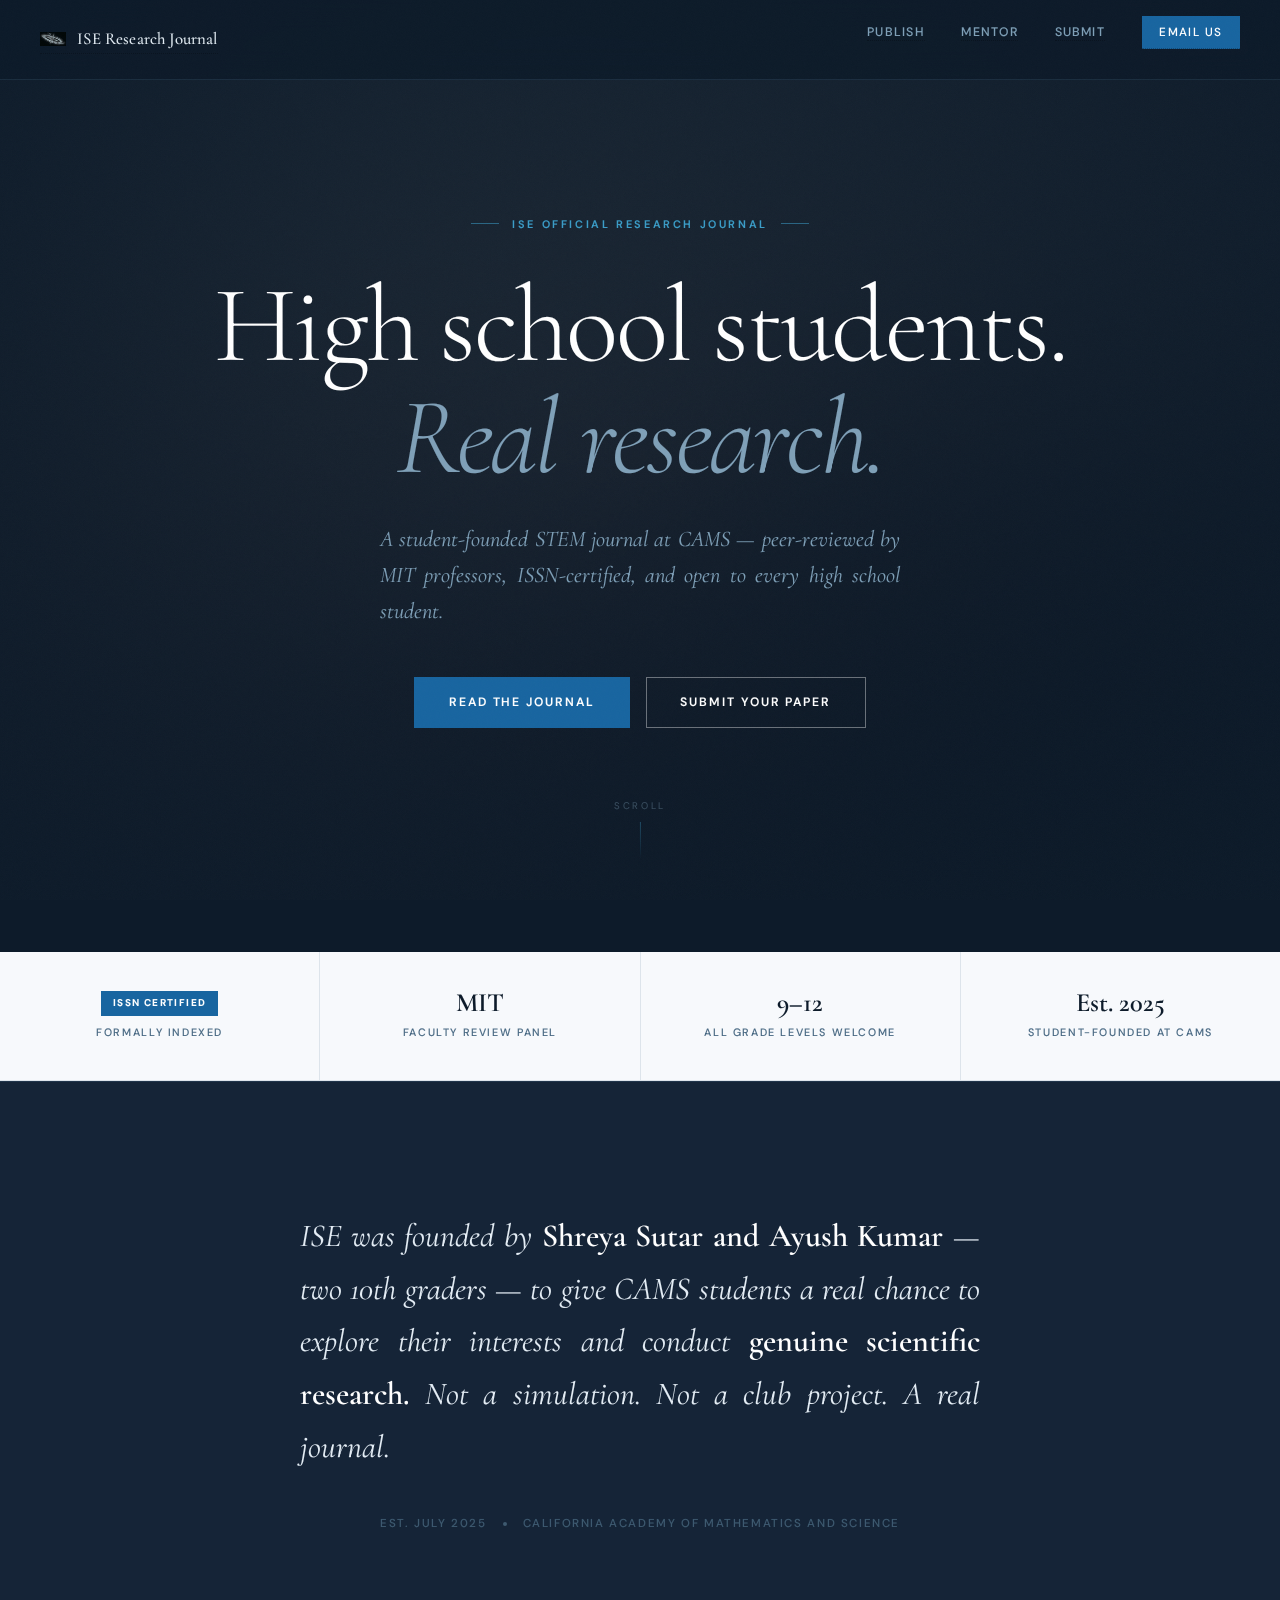
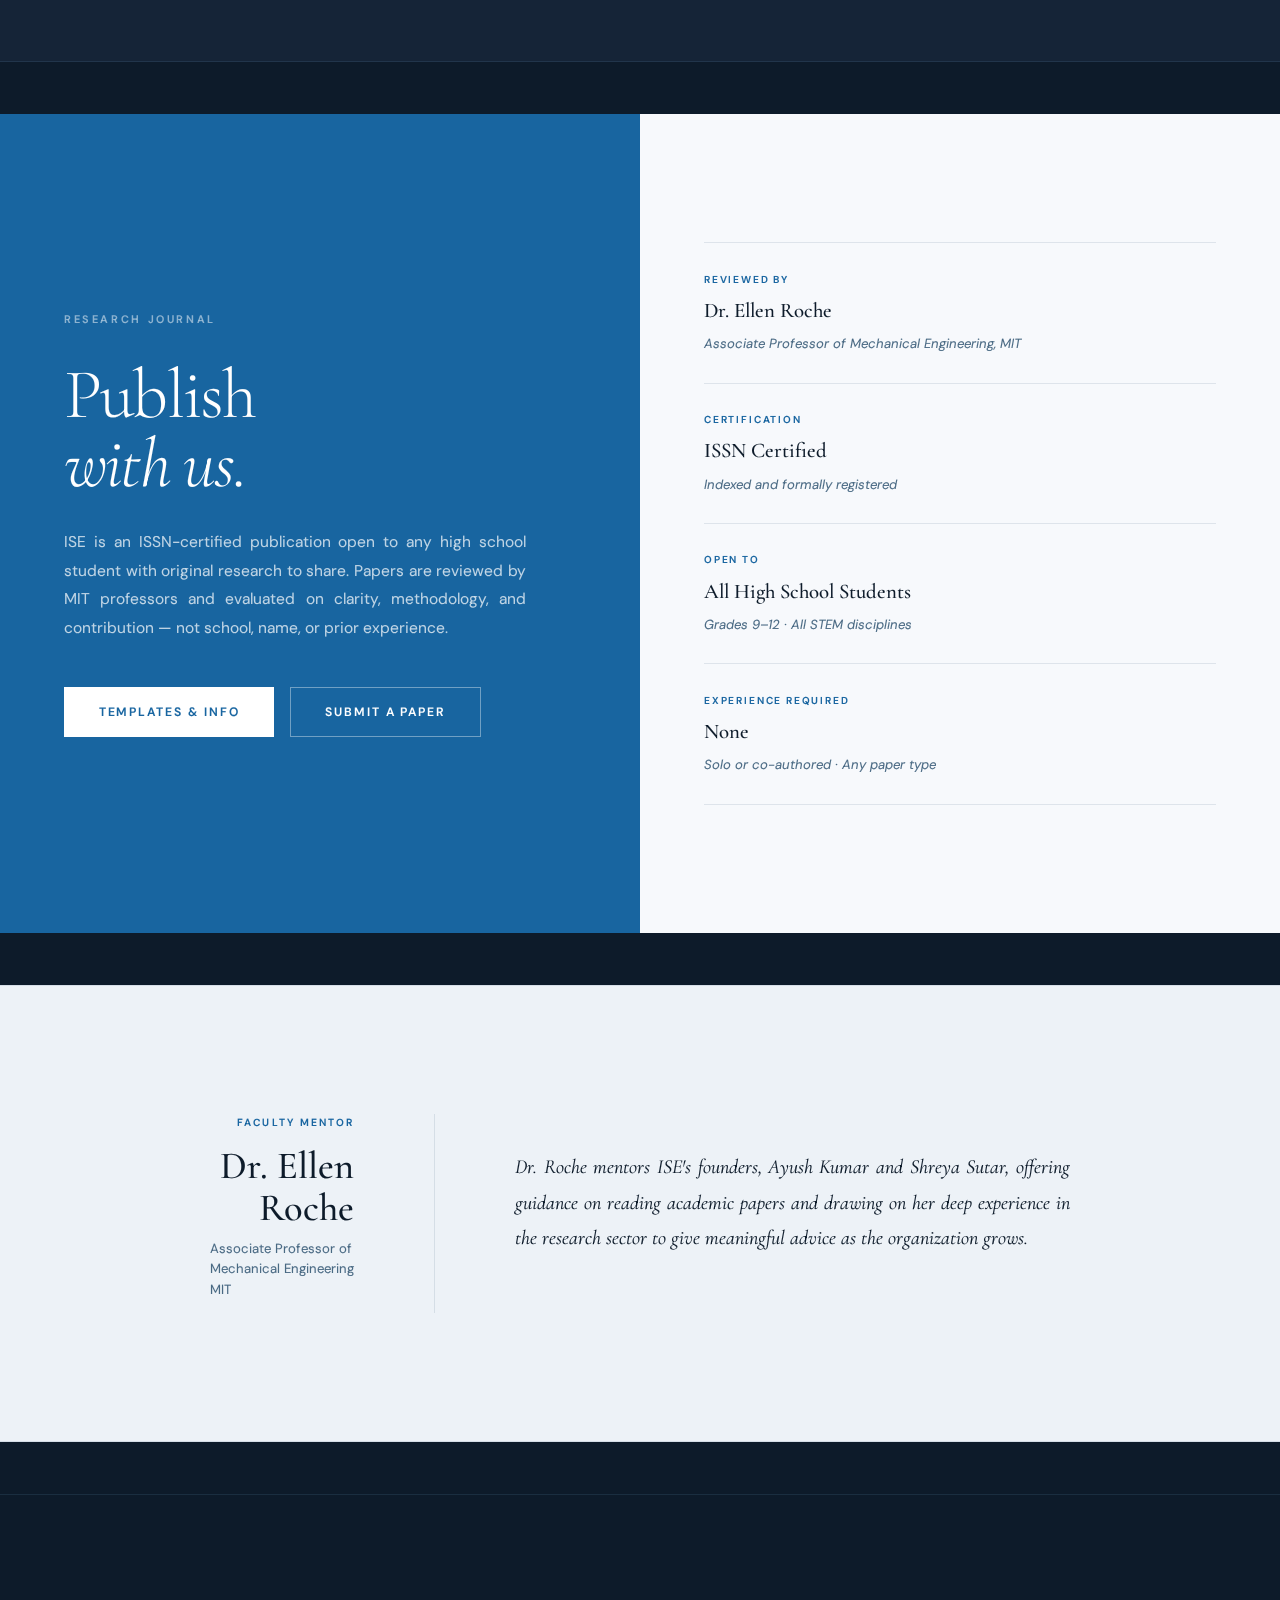
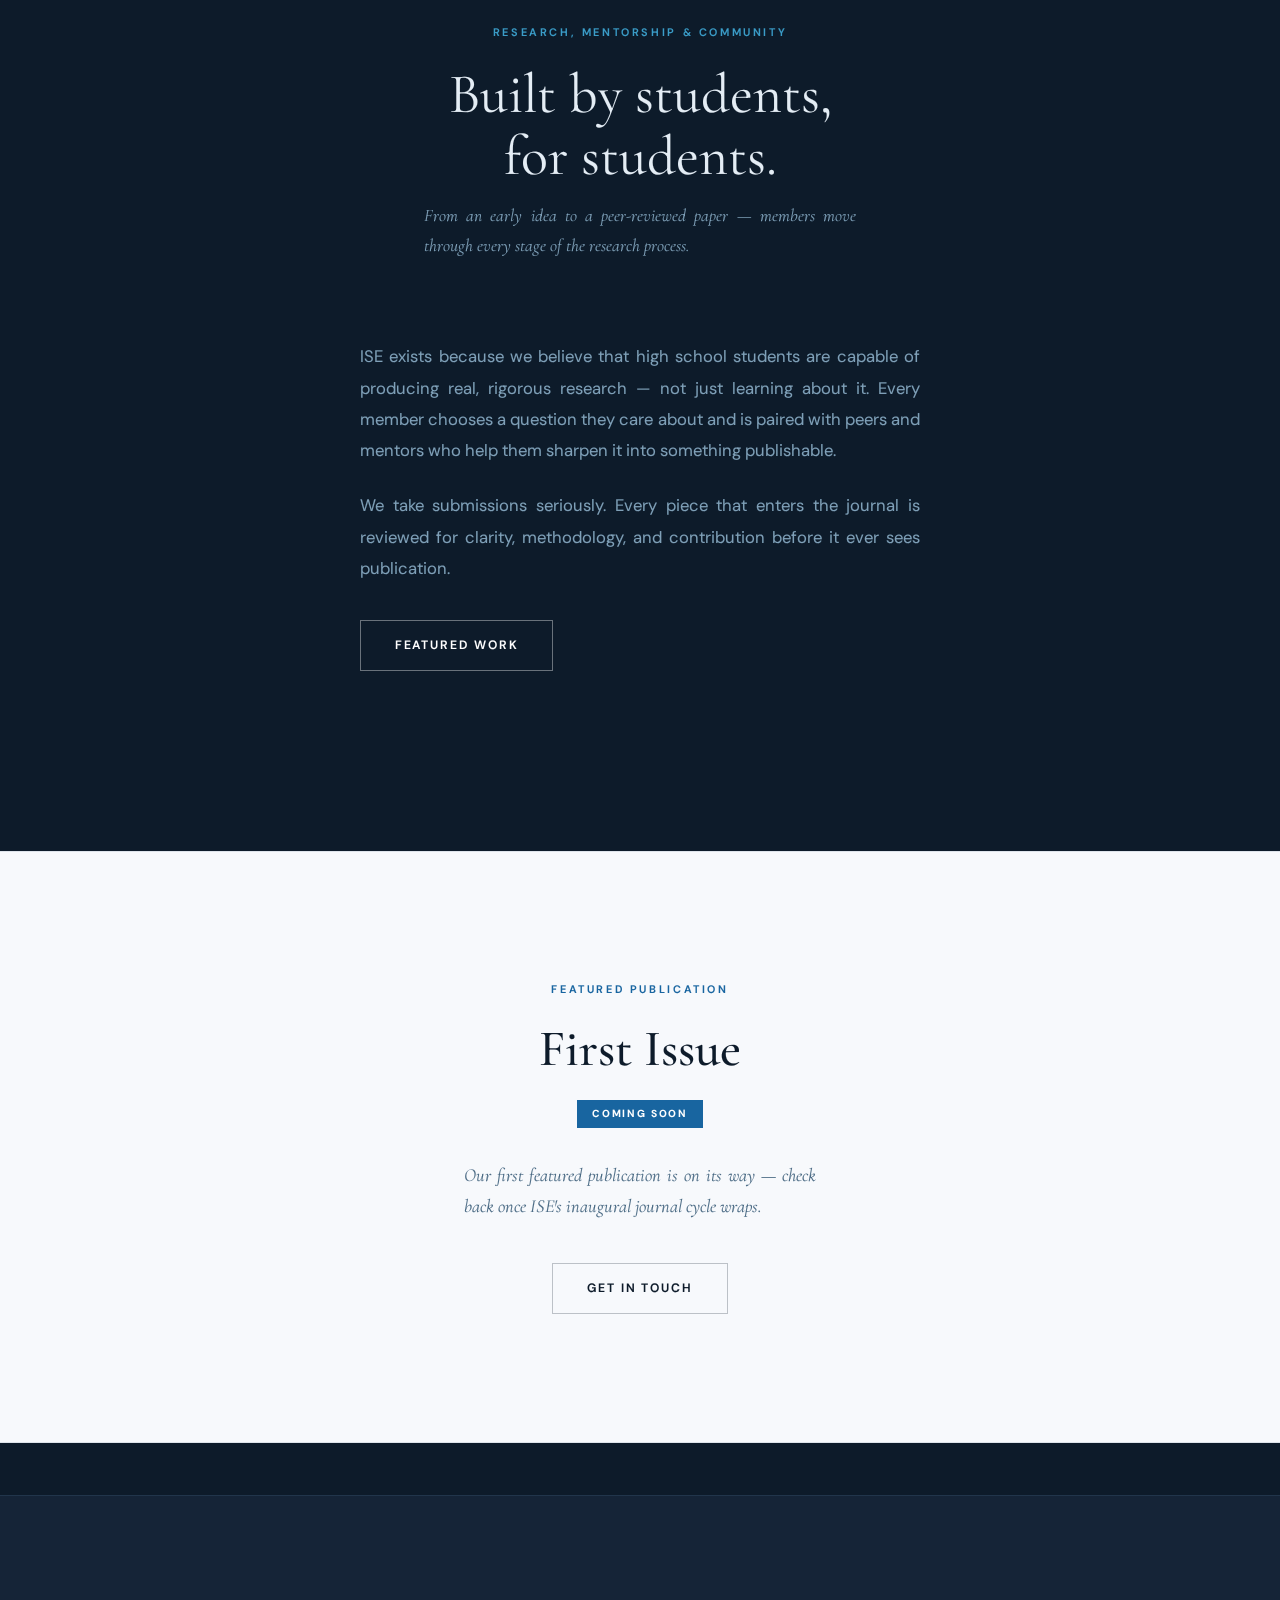
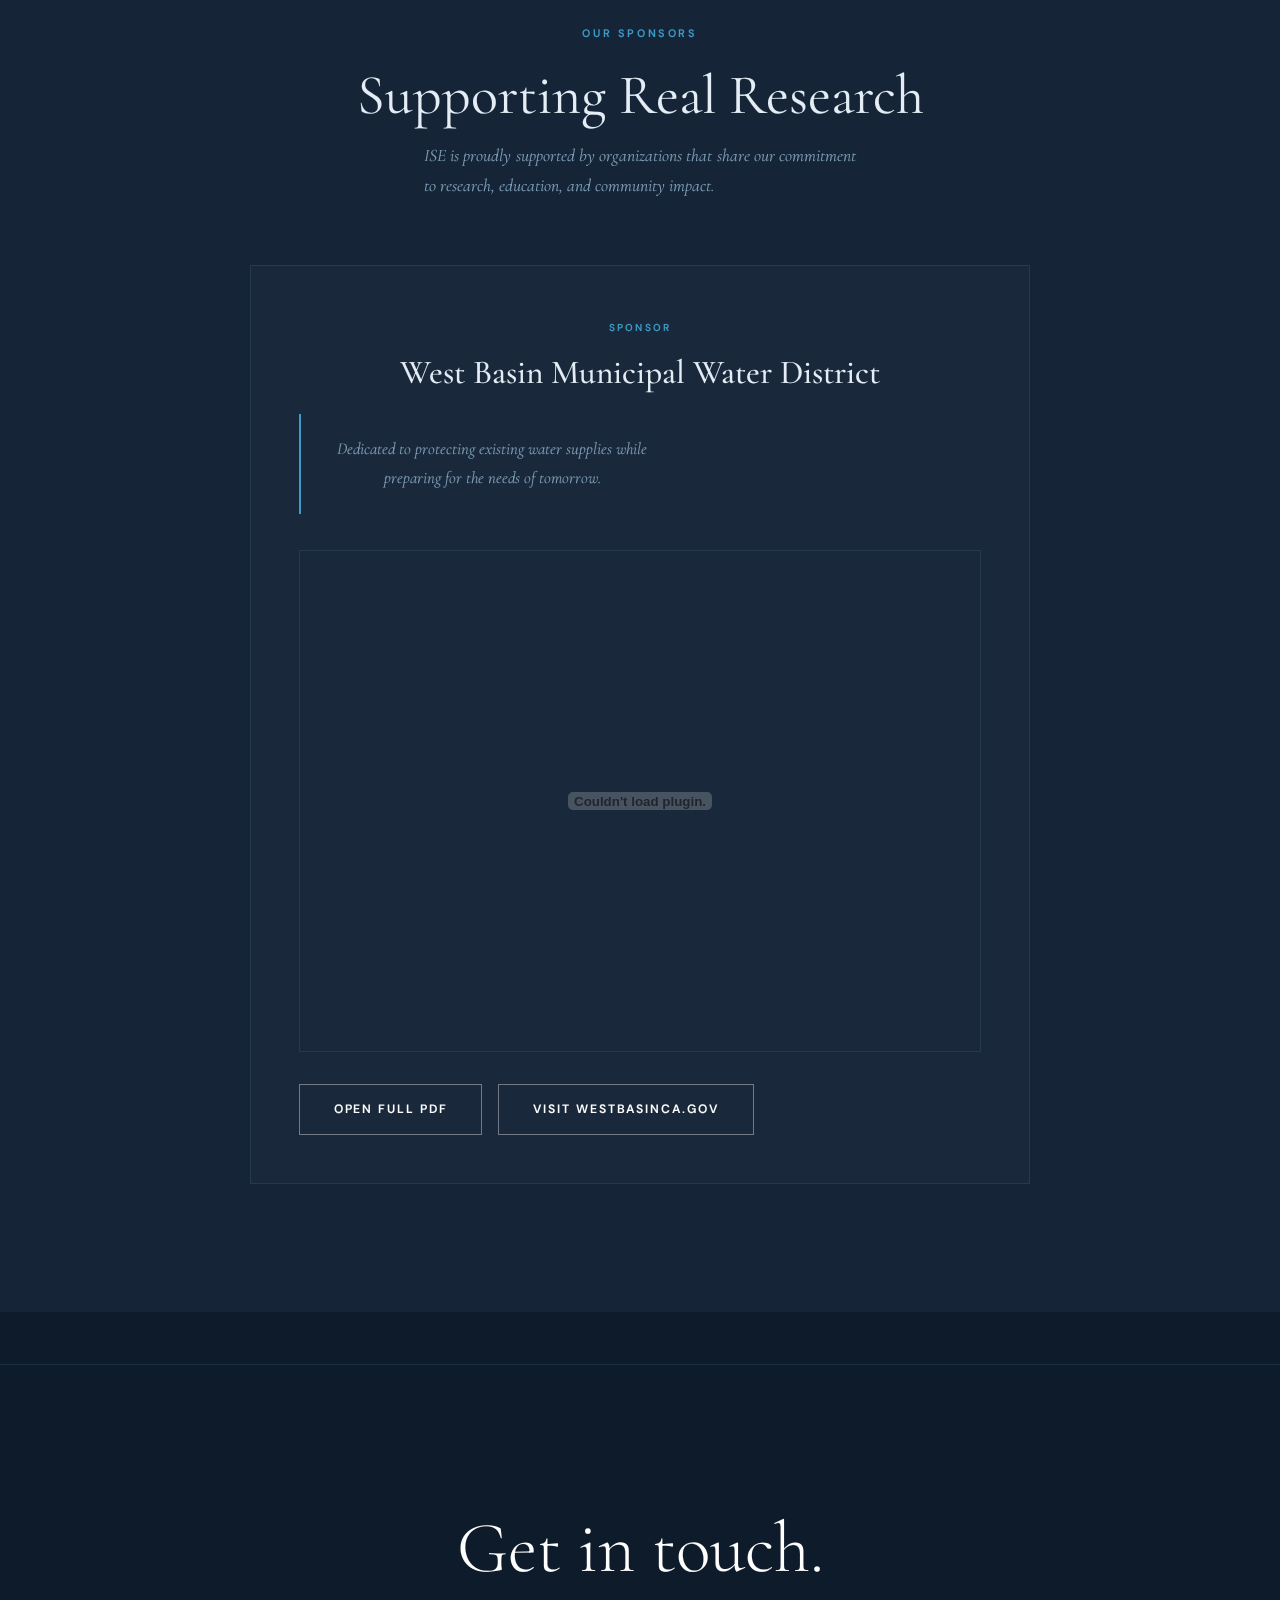
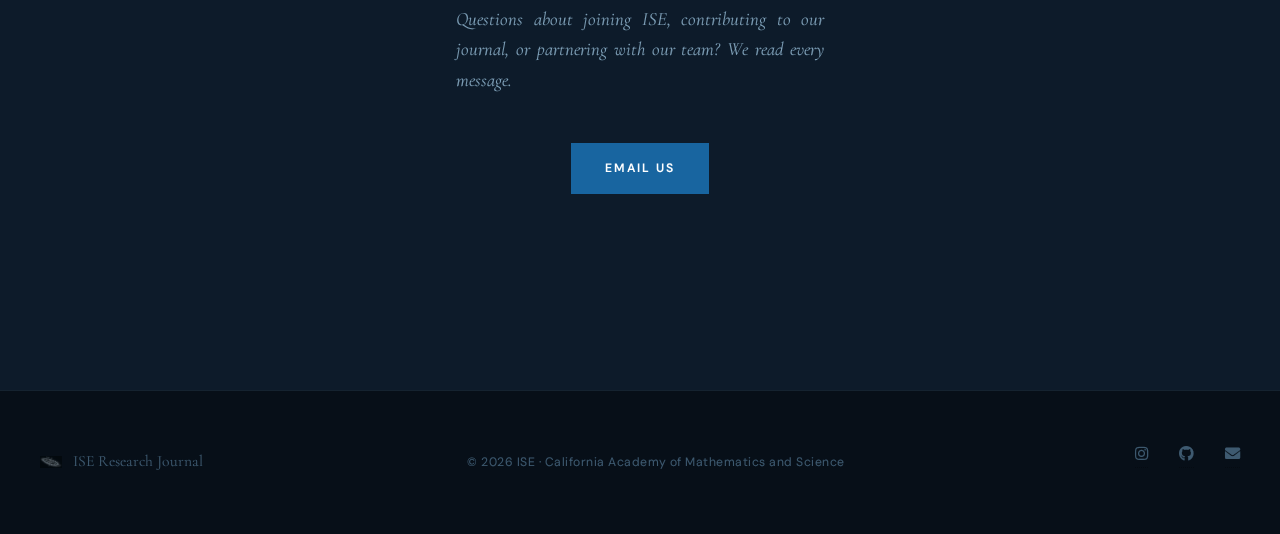
==== commit e99aa825: "redesign: complete v2 visual overhaul of index.html - New design system with deep navy/paper/blue to" ====
--- a/index.html
+++ b/index.html
@@ -1,864 +1,1046 @@
 <!DOCTYPE HTML>
-<!--
-	ISE Official STEM Journal
-	Base template: html5up.net (CCA 3.0) | Theme override: ISE black/silver
--->
-<html>
-	<head>
-		<title>ISE Official STEM Journal</title>
-		<meta charset="utf-8" />
-		<meta name="viewport" content="width=device-width, initial-scale=1" />
-		<meta name="description" content="ISE is a student-founded research journal and competition-based organization at the California Academy of Mathematics and Science, giving high school students the opportunity to conduct and publish real scientific research." />
-		<link rel="icon" type="image/png" href="images/ISE_image.png" />
-		<meta property="og:title" content="ISE Official Research Journal & Competition-Based Organization" />
-		<meta property="og:description" content="A group of high school students discovering what it truly means to be researchers." />
-		<meta property="og:image" content="images/header.jpg" />
-		<meta property="og:type" content="website" />
-		<link rel="stylesheet" href="assets/css/main.css" />
-		<link rel="preconnect" href="https://fonts.googleapis.com">
-		<link rel="preconnect" href="https://fonts.gstatic.com" crossorigin>
-		<link href="https://fonts.googleapis.com/css2?family=Cormorant+Garamond:ital,wght@0,400;0,500;0,600;0,700;1,400;1,500&family=Inter:wght@300;400;500;600&display=swap" rel="stylesheet">
-
-		<style>
-			/* === ISE Theme — Black / White / Silver / Gray ============ */
-			:root {
-				--c-bg:            #080808;
-				--c-bg-2:          #101010;
-				--c-bg-3:          #181818;
-				--c-bg-elev:       #222222;
-				--c-border:        rgba(192,192,192,0.12);
-				--c-border-strong: rgba(192,192,192,0.35);
-				--c-text:          #e8e8e8;
-				--c-text-dim:      #a0a0a0;
-				--c-text-mute:     #666;
-				--c-silver:        #c0c0c0;
-				--c-silver-bright: #ebebeb;
-				--c-silver-dark:   #8a8a8a;
-				--c-accent:        #6a9ab8;
-				--c-accent-dim:    rgba(106,154,184,0.15);
-				--ff-serif:        'Cormorant Garamond', Georgia, 'Times New Roman', serif;
-				--ff-sans:         'Inter', -apple-system, BlinkMacSystemFont, 'Segoe UI', Roboto, sans-serif;
-			}
-
-			*, *::before, *::after { box-sizing: border-box; }
-
-			html, body, body.is-preload {
-				background: var(--c-bg);
-				color: var(--c-text);
-				font-family: var(--ff-sans);
-				font-weight: 300;
-				letter-spacing: 0.005em;
-				line-height: 1.65;
-			}
-
-			h1, h2, h3, h4, h5, h6 {
-				font-family: var(--ff-serif);
-				font-weight: 500;
-				letter-spacing: -0.01em;
-				color: var(--c-silver-bright);
-			}
-
-			a { color: var(--c-silver-bright); transition: color .2s ease; }
-			a:hover { color: #fff; }
-
-			/* ---- Grain overlay ----------------------------------------- */
-			body::after {
-				content: '';
-				position: fixed;
-				inset: 0;
-				pointer-events: none;
-				z-index: 9999;
-				opacity: 0.028;
-				background-image: url("data:image/svg+xml,%3Csvg viewBox='0 0 256 256' xmlns='http://www.w3.org/2000/svg'%3E%3Cfilter id='noise'%3E%3CfeTurbulence type='fractalNoise' baseFrequency='0.9' numOctaves='4' stitchTiles='stitch'/%3E%3C/filter%3E%3Crect width='100%25' height='100%25' filter='url(%23noise)'/%3E%3C/svg%3E");
-				background-size: 200px 200px;
-			}
-
-			/* ---- Scroll reveal ----------------------------------------- */
-			.reveal {
-				opacity: 0;
-				transform: translateY(28px);
-				transition: opacity 0.75s cubic-bezier(.22,.68,0,1.2), transform 0.75s cubic-bezier(.22,.68,0,1.2);
-			}
-			.reveal.visible {
-				opacity: 1;
-				transform: none;
-			}
-			.reveal-delay-1 { transition-delay: 0.1s; }
-			.reveal-delay-2 { transition-delay: 0.2s; }
-			.reveal-delay-3 { transition-delay: 0.32s; }
-			.reveal-delay-4 { transition-delay: 0.44s; }
-
-			/* ---- Hero -------------------------------------------------- */
-			#header {
-				position: relative;
-				min-height: 100vh;
-				display: flex; flex-direction: column;
-				align-items: center; justify-content: center;
-				text-align: center;
-				padding: 5rem 1.5rem;
-				background: #000;
-				overflow: hidden;
-			}
-			#header::before {
-				content: '';
-				position: absolute; inset: 0;
-				background-image: var(--hero-image, none);
-				background-size: cover;
-				background-position: center;
-				opacity: 0.32;
-				filter: grayscale(100%) contrast(1.1);
-				z-index: 0;
-				transform: scale(1.04);
-				animation: hero-drift 22s ease-in-out infinite alternate;
-			}
-			@keyframes hero-drift {
-				from { transform: scale(1.04) translateY(0); }
-				to   { transform: scale(1.08) translateY(-12px); }
-			}
-			#header::after {
-				content: '';
-				position: absolute; inset: 0;
-				background:
-					radial-gradient(ellipse 80% 70% at 50% 40%, rgba(0,0,0,0.4) 0%, rgba(0,0,0,0.95) 80%),
-					linear-gradient(180deg, rgba(0,0,0,0.3) 0%, rgba(0,0,0,0.9) 100%);
-				z-index: 1;
-			}
-			#header > * { position: relative; z-index: 2; }
-
-			.hero-logo {
-				width: 72px;
-				height: 72px;
-				object-fit: contain;
-				margin-bottom: 2.5rem;
-				opacity: 0.92;
-				animation: logo-appear 1.2s cubic-bezier(.22,.68,0,1.2) both;
-			}
-			@keyframes logo-appear {
-				from { opacity: 0; transform: translateY(-12px) scale(0.9); }
-				to   { opacity: 0.92; transform: none; }
-			}
-
-			#header header h1 {
-				font-size: clamp(2.2rem, 5.5vw, 4.2rem);
-				line-height: 1.12;
-				max-width: 20ch;
-				margin: 0 auto 1.25rem;
-				background: linear-gradient(170deg, #ffffff 0%, #999 100%);
-				-webkit-background-clip: text;
-				background-clip: text;
-				-webkit-text-fill-color: transparent;
-				animation: hero-text-in 1.1s 0.2s cubic-bezier(.22,.68,0,1.2) both;
-			}
-			#header header p {
-				font-size: 1.1rem;
-				color: var(--c-text-dim);
-				max-width: 52ch;
-				margin: 0 auto 2.5rem;
-				font-style: italic;
-				font-family: var(--ff-serif);
-				font-size: 1.2rem;
-				animation: hero-text-in 1.1s 0.38s cubic-bezier(.22,.68,0,1.2) both;
-			}
-			#header footer {
-				margin-top: 1rem;
-				animation: hero-text-in 1.1s 0.52s cubic-bezier(.22,.68,0,1.2) both;
-			}
-			@keyframes hero-text-in {
-				from { opacity: 0; transform: translateY(18px); }
-				to   { opacity: 1; transform: none; }
-			}
-
-			/* scroll cue */
-			.scroll-cue {
-				position: absolute;
-				bottom: 2.5rem;
-				left: 50%;
-				transform: translateX(-50%);
-				z-index: 3;
-				display: flex;
-				flex-direction: column;
-				align-items: center;
-				gap: 0.5rem;
-				opacity: 0.45;
-				animation: cue-fade 1s 1.2s both;
-			}
-			@keyframes cue-fade { from { opacity: 0; } to { opacity: 0.45; } }
-			.scroll-cue span {
-				font-family: var(--ff-sans);
-				font-size: 0.65rem;
-				letter-spacing: 0.22em;
-				text-transform: uppercase;
-				color: var(--c-silver);
-			}
-			.scroll-cue-line {
-				width: 1px;
-				height: 40px;
-				background: linear-gradient(to bottom, var(--c-accent), transparent);
-				animation: line-pulse 2s ease-in-out infinite;
-			}
-			@keyframes line-pulse {
-				0%, 100% { opacity: 0.4; transform: scaleY(1); }
-				50% { opacity: 1; transform: scaleY(1.15); }
-			}
-
-			/* ---- Buttons ---------------------------------------------- */
-			.button,
-			input[type="submit"],
-			input[type="reset"] {
-				display: inline-block;
-				background: transparent !important;
-				border: 1px solid var(--c-silver) !important;
-				color: var(--c-silver-bright) !important;
-				text-transform: uppercase;
-				letter-spacing: 0.2em;
-				font-family: var(--ff-sans) !important;
-				font-size: 0.75rem !important;
-				font-weight: 500 !important;
-				padding: 0.9rem 2rem !important;
-				border-radius: 0 !important;
-				box-shadow: none !important;
-				text-shadow: none !important;
-				transition: background .25s ease, color .25s ease, border-color .25s ease, transform .2s ease;
-				cursor: pointer;
-				text-decoration: none;
-			}
-			.button:hover,
-			input[type="submit"]:hover,
-			input[type="reset"]:hover {
-				background: var(--c-silver-bright) !important;
-				color: #000 !important;
-				border-color: var(--c-silver-bright) !important;
-				transform: translateY(-2px);
-			}
-			.button.alt,
-			input[type="reset"] {
-				border-color: rgba(192,192,192,0.3) !important;
-				color: var(--c-text-mute) !important;
-			}
-			.button.alt:hover {
-				background: rgba(192,192,192,0.1) !important;
-				color: var(--c-silver-bright) !important;
-				border-color: var(--c-silver-dark) !important;
-			}
-
-			/* ---- Main sections --------------------------------------- */
-			.main {
-				background: var(--c-bg);
-				padding: 7rem 0;
-			}
-			.main + .main { border-top: 1px solid var(--c-border); }
-
-			.main > header { text-align: center; margin-bottom: 4.5rem; padding: 0 1.5rem; }
-			.main > header h2 {
-				font-size: clamp(1.9rem, 4vw, 3rem);
-				margin-bottom: 0.75rem;
-				display: inline-block;
-			}
-			.main > header h2::after {
-				content: '';
-				display: block;
-				width: 40px; height: 1px;
-				background: var(--c-accent);
-				margin: 1.1rem auto 0;
-				transition: width .4s ease;
-			}
-			.main > header:hover h2::after { width: 80px; }
-			.main > header p {
-				color: var(--c-text-dim);
-				max-width: 60ch;
-				margin: 1rem auto 0;
-				font-size: 1rem;
-				font-family: var(--ff-serif);
-				font-style: italic;
-				font-size: 1.1rem;
-			}
-
-			/* ---- Content blocks -------------------------------------- */
-			.content.dark { background: transparent; color: var(--c-text); }
-			.content.style1.featured { background: transparent; padding: 2rem 0; }
-			.content.style2 { padding: 2rem 0; }
-			.content.style3 { padding: 2rem 0; }
-			.content.style4 { background: transparent; padding: 4rem 0; }
-
-			/* ---- Image grids ----------------------------------------- */
-			.image.fit { display: block; overflow: hidden; }
-			.image.fit img {
-				display: block;
-				width: 100%; height: auto;
-				border: 1px solid var(--c-border);
-				filter: grayscale(100%) contrast(1.05) brightness(0.82);
-				transition: filter .5s ease, transform .6s ease;
-			}
-			.image.fit:hover img {
-				filter: grayscale(20%) contrast(1.0) brightness(1.0);
-				transform: scale(1.05);
-			}
-			.image.featured {
-				display: block;
-				margin-bottom: 3rem;
-				border: 1px solid var(--c-border);
-			}
-			.image.featured img {
-				width: 100%; height: auto; display: block;
-				filter: grayscale(35%) contrast(1.05);
-			}
-
-			/* ---- Forms ----------------------------------------------- */
-			input[type="text"],
-			input[type="email"],
-			textarea,
-			select {
-				background: rgba(255,255,255,0.03) !important;
-				border: 1px solid var(--c-border) !important;
-				color: var(--c-text) !important;
-				border-radius: 0 !important;
-				padding: 1rem 1.1rem !important;
-				font-family: var(--ff-sans) !important;
-				font-size: 0.95rem !important;
-				box-shadow: none !important;
-				transition: border-color .2s ease, background .2s ease;
-			}
-			input[type="text"]:focus,
-			input[type="email"]:focus,
-			textarea:focus,
-			select:focus {
-				border-color: var(--c-silver) !important;
-				background: rgba(255,255,255,0.05) !important;
-				outline: none !important;
-			}
-			::placeholder { color: var(--c-text-mute) !important; }
-			textarea { min-height: 180px; }
-
-			/* ---- Footer ---------------------------------------------- */
-			#footer {
-				background: #000;
-				padding: 3.5rem 1.5rem;
-				text-align: center;
-				border-top: 1px solid var(--c-border);
-			}
-			#footer .icons { margin-bottom: 1.25rem; }
-			#footer .icons li a {
-				color: var(--c-silver) !important;
-				transition: color .25s ease, transform .25s ease;
-				display: inline-block;
-			}
-			#footer .icons li a:hover {
-				color: #fff !important;
-				transform: translateY(-2px);
-			}
-			#footer .copyright {
-				color: var(--c-text-mute);
-				font-size: 0.85rem;
-				letter-spacing: 0.05em;
-			}
-			#footer .copyright a { color: var(--c-silver); }
-
-			/* ---- Kill template's leftover light/colorful backgrounds -- */
-			.main > header { background: transparent !important; }
-			.main > .content.dark,
-			.main > .content.style1,
-			.main > .content.style2,
-			.main > .content.style3 { background: var(--c-bg) !important; }
-			.main > .content.style1.featured { background: transparent !important; }
-			.main > .content.style4 { background: transparent !important; }
-
-			/* ---- Spacing tweaks --------------------------------------- */
-			.container { padding-left: 1.5rem; padding-right: 1.5rem; }
-			.row > * { margin-bottom: 1.5rem; }
-
-			/* ---- EST. founding strip ---------------------------------- */
-			#first {
-				padding: 5.5rem 0;
-				background: var(--c-bg) !important;
-				border-top: 1px solid var(--c-border);
-				border-bottom: 1px solid var(--c-border);
-			}
-			#first .founding-strip {
-				display: flex;
-				flex-direction: column;
-				align-items: center;
-				text-align: center;
-			}
-			.founding-eyebrow {
-				font-family: var(--ff-sans);
-				font-size: 0.7rem;
-				font-weight: 500;
-				letter-spacing: 0.24em;
-				text-transform: uppercase;
-				color: var(--c-accent);
-				display: block;
-				margin-bottom: 1.5rem;
-			}
-			.founding-text {
-				font-family: var(--ff-serif);
-				font-size: clamp(1.3rem, 2.6vw, 1.75rem);
-				font-style: italic;
-				color: var(--c-text);
-				max-width: 52ch;
-				margin: 0 auto;
-				line-height: 1.65;
-			}
-
-			/* ---- Publish With Us — editorial layout ------------------- */
-			#publish {
-				padding: 0;
-				border-bottom: 1px solid var(--c-border);
-			}
-			.pub-editorial {
-				display: grid;
-				grid-template-columns: 1fr 1fr;
-				min-height: 580px;
-			}
-			.pub-left {
-				background: #000;
-				padding: 6rem 4.5rem 6rem 5vw;
-				display: flex;
-				flex-direction: column;
-				justify-content: center;
-				border-right: 1px solid var(--c-border);
-			}
-			.pub-eyebrow {
-				font-family: var(--ff-sans);
-				font-size: 0.7rem;
-				font-weight: 500;
-				letter-spacing: 0.24em;
-				text-transform: uppercase;
-				color: var(--c-accent);
-				display: block;
-				margin-bottom: 1.5rem;
-			}
-			.pub-heading {
-				font-size: clamp(2.8rem, 5vw, 4.8rem);
-				line-height: 1.02;
-				margin: 0 0 1.75rem;
-				background: linear-gradient(160deg, #ffffff 0%, #888 100%);
-				-webkit-background-clip: text;
-				background-clip: text;
-				-webkit-text-fill-color: transparent;
-			}
-			.pub-body {
-				color: var(--c-text-dim);
-				font-size: 0.98rem;
-				line-height: 1.85;
-				max-width: 46ch;
-				margin: 0 0 2.5rem;
-			}
-			.pub-actions {
-				display: flex;
-				gap: 1rem;
-				flex-wrap: wrap;
-			}
-			.pub-right {
-				background: var(--c-bg-2);
-				padding: 6rem 5vw 6rem 4.5rem;
-				display: flex;
-				flex-direction: column;
-				justify-content: center;
-				gap: 0;
-			}
-			.pub-credential {
-				padding: 1.75rem 0;
-				border-bottom: 1px solid var(--c-border);
-				display: flex;
-				flex-direction: column;
-				gap: 0.3rem;
-				transition: padding-left .25s ease;
-			}
-			.pub-credential:first-child { border-top: 1px solid var(--c-border); }
-			.pub-credential:hover { padding-left: 0.5rem; }
-			.cred-label {
-				font-family: var(--ff-sans);
-				font-size: 0.66rem;
-				font-weight: 500;
-				letter-spacing: 0.18em;
-				text-transform: uppercase;
-				color: var(--c-accent);
-			}
-			.cred-value {
-				font-family: var(--ff-serif);
-				font-size: 1.35rem;
-				color: var(--c-silver-bright);
-				line-height: 1.2;
-			}
-			.cred-sub {
-				font-size: 0.83rem;
-				color: var(--c-text-mute);
-				font-style: italic;
-			}
-
-			@media (max-width: 768px) {
-				.pub-editorial { grid-template-columns: 1fr; }
-				.pub-left { padding: 4rem 1.5rem; border-right: none; border-bottom: 1px solid var(--c-border); }
-				.pub-right { padding: 3rem 1.5rem; }
-			}
-
-			/* ---- Mentor section --------------------------------------- */
-			#mentor {
-				background: var(--c-bg-2) !important;
-				padding: 6rem 0;
-			}
-			#mentor .main > header,
-			#mentor > header { background: transparent !important; }
-			.mentor-inner {
-				display: grid;
-				grid-template-columns: 1fr 2fr;
-				gap: 4rem;
-				align-items: center;
-				padding: 0 1.5rem;
-				max-width: 900px;
-				margin: 0 auto;
-			}
-			.mentor-label-col {
-				text-align: right;
-				border-right: 1px solid var(--c-border);
-				padding-right: 4rem;
-			}
-			.mentor-tag {
-				font-family: var(--ff-sans);
-				font-size: 0.68rem;
-				font-weight: 500;
-				letter-spacing: 0.22em;
-				text-transform: uppercase;
-				color: var(--c-accent);
-				display: block;
-				margin-bottom: 0.75rem;
-			}
-			.mentor-name {
-				font-family: var(--ff-serif);
-				font-size: clamp(1.6rem, 3vw, 2.2rem);
-				line-height: 1.15;
-				margin: 0;
-				color: var(--c-silver-bright);
-			}
-			.mentor-title {
-				font-family: var(--ff-sans);
-				font-size: 0.8rem;
-				color: var(--c-text-mute);
-				margin-top: 0.5rem;
-				letter-spacing: 0.03em;
-			}
-			.mentor-body {
-				color: var(--c-text-dim);
-				font-size: 1rem;
-				line-height: 1.85;
-			}
-			@media (max-width: 700px) {
-				.mentor-inner { grid-template-columns: 1fr; gap: 2rem; }
-				.mentor-label-col { text-align: left; border-right: none; border-bottom: 1px solid var(--c-border); padding-right: 0; padding-bottom: 2rem; }
-			}
-
-			/* ---- Research section ------------------------------------- */
-			#second .content { padding: 0 !important; }
-			.students-block {
-				padding: 1rem 0 2rem;
-			}
-			.students-block p {
-				color: var(--c-text-dim);
-				font-size: 1.05rem;
-				line-height: 1.85;
-				margin-bottom: 1.25rem;
-				max-width: 60ch;
-			}
-			.students-block .button { margin-top: 1rem; }
-
-			/* ---- Featured publication --------------------------------- */
-			#third .coming-soon-block {
-				text-align: center;
-				padding: 3rem 0 2rem;
-			}
-			#third .coming-soon-label {
-				font-family: var(--ff-sans);
-				font-size: 0.68rem;
-				letter-spacing: 0.22em;
-				text-transform: uppercase;
-				color: var(--c-accent);
-				display: block;
-				margin-bottom: 1.5rem;
-			}
-			#third .coming-soon-text {
-				font-family: var(--ff-serif);
-				font-style: italic;
-				font-size: 1.2rem;
-				color: var(--c-text-dim);
-				max-width: 48ch;
-				margin: 0 auto 2.5rem;
-				line-height: 1.7;
-			}
-
-			/* ---- Get In Touch ----------------------------------------- */
-			#fourth {
-				text-align: center;
-			}
-			#fourth .content.style4 {
-				background: transparent !important;
-				padding: 5rem 0 !important;
-			}
-			.contact-line {
-				font-family: var(--ff-serif);
-				font-style: italic;
-				font-size: 1.1rem;
-				color: var(--c-text-dim);
-				margin-bottom: 2.5rem;
-			}
-
-			/* ---- Sponsor card ----------------------------------------- */
-			.sponsor-card {
-				border: 1px solid var(--c-border);
-				padding: 2.5rem;
-				text-align: center;
-			}
-			.sponsor-mark {
-				font-family: var(--ff-sans);
-				font-size: 0.68rem;
-				font-weight: 500;
-				letter-spacing: 0.22em;
-				text-transform: uppercase;
-				color: var(--c-accent);
-				display: block;
-				margin-bottom: 1rem;
-			}
-			.sponsor-name {
-				font-family: var(--ff-serif);
-				font-size: clamp(1.4rem, 3vw, 1.9rem);
-				color: var(--c-silver-bright);
-				margin: 0 0 1rem;
-			}
-			.sponsor-quote {
-				font-family: var(--ff-serif);
-				font-style: italic;
-				color: var(--c-text-dim);
-				font-size: 1.05rem;
-				line-height: 1.7;
-				border-left: 2px solid var(--c-accent);
-				margin: 0 auto 2rem;
-				padding-left: 1.25rem;
-				text-align: left;
-				max-width: 52ch;
-			}
-			.sponsor-pdf {
-				margin-bottom: 2rem;
-			}
-			.sponsor-pdf object,
-			.sponsor-pdf embed {
-				width: 100%;
-				height: 500px;
-				border: 1px solid var(--c-border);
-				display: block;
-			}
-			.sponsor-pdf-fallback {
-				color: var(--c-text-dim);
-				font-size: 0.9rem;
-				padding: 2rem;
-				border: 1px solid var(--c-border);
-				text-align: center;
-			}
-		</style>
-	</head>
-	<body class="is-preload">
-
-		<section id="header" class="dark" style="--hero-image: url('images/header.jpg');">
-			<img src="images/ISE_image.png" alt="ISE" class="hero-logo" />
-			<header>
-				<h1>ISE Official Research Journal &amp; Competition-Based Organization</h1>
-				<p>A group of high school students discovering what it truly means to be researchers.</p>
-			</header>
-			<footer>
-				<a href="https://drive.google.com/file/d/1ZbXNEr56wgRQEBzD4_aUhIesoJZzXqxv/view?usp=sharing" class="button" target="_blank" rel="noopener">Read the Journal</a>
-			</footer>
-			<div class="scroll-cue">
-				<span>Scroll</span>
-				<div class="scroll-cue-line"></div>
-			</div>
-		</section>
-
-		<!-- First -->
-		<section id="first" class="main">
-			<div class="founding-strip container reveal">
-				<span class="founding-eyebrow">Est. July 2025</span>
-				<p class="founding-text">ISE was founded by two 10th grade students, Shreya Sutar and Ayush Kumar, to create an opportunity for CAMS students to explore their interests and conduct real scientific research.</p>
-			</div>
-		</section>
-
-		<!-- Publish With Us -->
-		<section id="publish">
-			<div class="pub-editorial">
-				<div class="pub-left reveal">
-					<span class="pub-eyebrow">Research Journal</span>
-					<h2 class="pub-heading">Publish<br>With Us</h2>
-					<p class="pub-body">ISE is an ISSN-certified publication open to any high school student with original research to share. Papers are reviewed by MIT professors and evaluated on clarity, methodology, and contribution — not school, name, or prior experience.</p>
-					<div class="pub-actions">
-						<a href="publish.html" class="button">Submission Info &amp; Templates</a>
-						<a href="mailto:iseofficialjournal@gmail.com?subject=ISE%20Journal%20Submission" class="button alt">Submit a Paper</a>
-					</div>
-				</div>
-				<div class="pub-right reveal reveal-delay-2">
-					<div class="pub-credential">
-						<span class="cred-label">Reviewed By</span>
-						<span class="cred-value">Dr. Ellen Roche</span>
-						<span class="cred-sub">Associate Professor of Mechanical Engineering, MIT</span>
-					</div>
-					<div class="pub-credential">
-						<span class="cred-label">Certification</span>
-						<span class="cred-value">ISSN Certified</span>
-						<span class="cred-sub">Indexed and formally registered</span>
-					</div>
-					<div class="pub-credential">
-						<span class="cred-label">Open To</span>
-						<span class="cred-value">All High School Students</span>
-						<span class="cred-sub">Grades 9–12 · All STEM disciplines</span>
-					</div>
-					<div class="pub-credential">
-						<span class="cred-label">Experience Required</span>
-						<span class="cred-value">None</span>
-						<span class="cred-sub">Solo or co-authored · Any paper type</span>
-					</div>
-				</div>
-			</div>
-		</section>
-
-		<!-- Mentor -->
-		<section id="mentor" class="main">
-			<header>
-				<div class="container reveal">
-					<h2>Our Mentor</h2>
-					<p>ISE is guided by mentors who help our members think and write like real researchers.</p>
-				</div>
-			</header>
-			<div class="content dark style2">
-				<div class="mentor-inner">
-					<div class="mentor-label-col reveal">
-						<span class="mentor-tag">Mentor</span>
-						<h3 class="mentor-name">Dr. Ellen<br>Roche</h3>
-						<p class="mentor-title">Associate Professor of<br>Mechanical Engineering, MIT</p>
-					</div>
-					<div class="mentor-body reveal reveal-delay-2">
-						Dr. Roche mentors ISE's founders, Ayush Kumar and Shreya Sutar, offering guidance on reading academic papers and drawing on her experience in the research sector to give incredible advice as the organization grows.
-					</div>
-				</div>
-			</div>
-		</section>
-
-		<!-- Second -->
-		<section id="second" class="main">
-			<header>
-				<div class="container reveal">
-					<h2>Research, Mentorship &amp; Community</h2>
-					<p>From an early idea to a peer-reviewed paper, members move through every stage of the research process.</p>
-				</div>
-			</header>
-			<div class="content dark style2">
-				<div class="container medium reveal">
-					<div class="students-block">
-						<p>ISE exists because we believe that high school students are capable of producing real, rigorous research — not just learning about it. Every member chooses a question they care about and is paired with peers and mentors who help them sharpen it into something publishable.</p>
-						<p>We take submissions seriously. Every piece that enters the journal is reviewed for clarity, methodology, and contribution before it ever sees publication.</p>
-						<a href="#third" class="button scrolly">Featured Work</a>
-					</div>
-				</div>
-			</div>
-		</section>
-
-		<!-- Third -->
-		<section id="third" class="main">
-			<header>
-				<div class="container reveal">
-					<h2>Featured Publication</h2>
-					<p>Each cycle we'll highlight a student-led project that captures the depth of work coming out of ISE.</p>
-				</div>
-			</header>
-			<div class="content dark style3">
-				<div class="container">
-					<div class="coming-soon-block reveal">
-						<span class="coming-soon-label">Coming Soon</span>
-						<p class="coming-soon-text">Our first featured publication is coming soon — check back once ISE's inaugural journal cycle wraps.</p>
-						<a href="#fourth" class="button scrolly">Get In Touch</a>
-					</div>
-				</div>
-			</div>
-		</section>
-
-		<!-- Sponsors -->
-		<section id="sponsors" class="main">
-			<header>
-				<div class="container reveal">
-					<h2>Our Sponsors</h2>
-					<p>ISE is proudly supported by organizations that share our commitment to research, education, and community impact.</p>
-				</div>
-			</header>
-			<div class="content dark style2">
-				<div class="container medium">
-					<div class="sponsor-card reveal">
-						<div class="sponsor-mark">West Basin</div>
-						<h3 class="sponsor-name">West Basin Municipal Water District</h3>
-						<blockquote class="sponsor-quote">Dedicated to protecting existing water supplies while preparing for the needs of tomorrow.</blockquote>
-						<div class="sponsor-pdf">
-							<object data="assets/pdf/west-basin-sponsorship.pdf" type="application/pdf">
-								<embed src="assets/pdf/west-basin-sponsorship.pdf" type="application/pdf" />
-								<p class="sponsor-pdf-fallback">Your browser can't display the PDF inline. <a href="assets/pdf/west-basin-sponsorship.pdf" target="_blank" rel="noopener">Open the West Basin sponsorship ad</a> in a new tab.</p>
-							</object>
-						</div>
-						<ul class="actions special">
-							<li><a href="assets/pdf/west-basin-sponsorship.pdf" class="button" target="_blank" rel="noopener">Open Full PDF</a></li>
-							<li><a href="https://www.westbasinca.gov" class="button alt" target="_blank" rel="noopener">Visit WestBasinCA.gov</a></li>
-						</ul>
-					</div>
-				</div>
-			</div>
-		</section>
-
-		<!-- Fourth -->
-		<section id="fourth" class="main">
-			<header>
-				<div class="container reveal">
-					<h2>Get In Touch</h2>
-					<p>Questions about joining ISE, contributing to our journal, or partnering with our team? Email us — we read every one.</p>
-				</div>
-			</header>
-			<div class="content style4 featured">
-				<div class="container medium reveal">
-					<ul class="actions special">
-						<li><a href="mailto:iseofficialjournal@gmail.com" class="button">Email Us</a></li>
-					</ul>
-				</div>
-			</div>
-		</section>
-
-		<!-- Footer -->
-		<section id="footer">
-			<ul class="icons">
-				<li><a href="https://www.instagram.com/cams.ise.official/" class="icon brands fa-instagram" target="_blank" rel="noopener"><span class="label">Instagram</span></a></li>
-				<li><a href="https://github.com/ShreyaSutar-engi" class="icon brands fa-github" target="_blank" rel="noopener"><span class="label">GitHub (Shreya)</span></a></li>
-				<li><a href="https://github.com/ayxsh-10" class="icon brands fa-github" target="_blank" rel="noopener"><span class="label">GitHub (Ayush)</span></a></li>
-				<li><a href="mailto:iseofficialjournal@gmail.com" class="icon solid fa-envelope"><span class="label">Email</span></a></li>
-			</ul>
-			<div class="copyright">
-				<ul class="menu">
-					<li>&copy; 2026 ISE Research Journal. All rights reserved.</li>
-					<li>California Academy of Mathematics and Science</li>
-				</ul>
-			</div>
-		</section>
-
-		<!-- Scripts -->
-		<script src="assets/js/jquery.min.js"></script>
-		<script src="assets/js/jquery.scrolly.min.js"></script>
-		<script src="assets/js/browser.min.js"></script>
-		<script src="assets/js/breakpoints.min.js"></script>
-		<script src="assets/js/util.js"></script>
-		<script src="assets/js/main.js"></script>
-
-		<script>
-			// Scroll reveal
-			const observer = new IntersectionObserver((entries) => {
-				entries.forEach(e => {
-					if (e.isIntersecting) {
-						e.target.classList.add('visible');
-						observer.unobserve(e.target);
-					}
-				});
-			}, { threshold: 0.12, rootMargin: '0px 0px -40px 0px' });
-
-			document.querySelectorAll('.reveal').forEach(el => observer.observe(el));
-		</script>
-
-	</body>
+<html lang="en">
+<head>
+  <title>ISE Official Research Journal &amp; Competition-Based Organization</title>
+  <meta charset="utf-8" />
+  <meta name="viewport" content="width=device-width, initial-scale=1" />
+  <meta name="description" content="ISE is a student-founded research journal at CAMS, giving high school students the opportunity to conduct and publish real scientific research — reviewed by MIT professors and ISSN-certified." />
+  <link rel="icon" type="image/png" href="images/ISE_image.png" />
+  <meta property="og:title" content="ISE Official Research Journal" />
+  <meta property="og:description" content="High school students doing real, peer-reviewed research." />
+  <meta property="og:image" content="images/header.jpg" />
+  <meta property="og:type" content="website" />
+  <link rel="stylesheet" href="assets/css/main.css" />
+  <link rel="preconnect" href="https://fonts.googleapis.com">
+  <link rel="preconnect" href="https://fonts.gstatic.com" crossorigin>
+  <link href="https://fonts.googleapis.com/css2?family=Cormorant+Garamond:ital,wght@0,300;0,400;0,500;0,600;1,300;1,400;1,500;1,600&family=DM+Sans:ital,opsz,wght@0,9..40,300;0,9..40,400;0,9..40,500;0,9..40,600;1,9..40,300;1,9..40,400&display=swap" rel="stylesheet">
+
+  <style>
+    /* ===== ISE Design System v2 ========================================= */
+    :root {
+      --ink:        #0D1B2A;
+      --ink-2:      #152437;
+      --ink-3:      #1D324A;
+      --paper:      #F7F9FC;
+      --paper-2:    #EDF2F7;
+      --paper-3:    #E3EBF2;
+      --blue:       #1865A0;
+      --blue-lt:    #3B9DC8;
+      --blue-dim:   rgba(24,101,160,0.12);
+      --gold:       #C09030;
+      --text-d:     #E4EDF5;
+      --text-d2:    #7FA0B8;
+      --text-d3:    #3E5A70;
+      --text-l:     #0D1B2A;
+      --text-l2:    #4A6A84;
+      --text-l3:    #8AAAB8;
+      --border-d:   rgba(120,170,210,0.13);
+      --border-l:   rgba(20,60,100,0.11);
+      --ff-serif:   'Cormorant Garamond', Georgia, 'Times New Roman', serif;
+      --ff-sans:    'DM Sans', -apple-system, BlinkMacSystemFont, 'Segoe UI', sans-serif;
+      --max-w:      1200px;
+      --mid-w:      820px;
+    }
+
+    *, *::before, *::after { box-sizing: border-box; margin: 0; padding: 0; }
+
+    html { scroll-behavior: smooth; }
+
+    body, body.is-preload {
+      background: var(--ink);
+      color: var(--text-d);
+      font-family: var(--ff-sans);
+      font-weight: 400;
+      line-height: 1.7;
+      -webkit-font-smoothing: antialiased;
+      overflow-x: hidden;
+    }
+
+    h1, h2, h3, h4, h5, h6 {
+      font-family: var(--ff-serif);
+      font-weight: 500;
+      line-height: 1.1;
+      text-wrap: balance;
+    }
+
+    a { text-decoration: none; transition: color .2s, opacity .2s; }
+    img { display: block; max-width: 100%; }
+
+    /* ── Layout ─────────────────────────────────────────────────────────── */
+    .wrap     { width: 100%; max-width: var(--max-w); margin: 0 auto; padding: 0 2.5rem; }
+    .wrap-mid { width: 100%; max-width: var(--mid-w); margin: 0 auto; padding: 0 2.5rem; }
+    .wrap-sm  { width: 100%; max-width: 620px; margin: 0 auto; padding: 0 2.5rem; }
+
+    /* ── Scroll reveal ───────────────────────────────────────────────────── */
+    .rv {
+      opacity: 0;
+      transform: translateY(22px);
+      transition: opacity .72s cubic-bezier(.22,.68,0,1.15), transform .72s cubic-bezier(.22,.68,0,1.15);
+    }
+    .rv.in { opacity: 1; transform: none; }
+    .rv-d1 { transition-delay: .09s; }
+    .rv-d2 { transition-delay: .2s; }
+    .rv-d3 { transition-delay: .31s; }
+    .rv-d4 { transition-delay: .42s; }
+
+    /* ── Eyebrow label ───────────────────────────────────────────────────── */
+    .eyebrow {
+      display: block;
+      font-family: var(--ff-sans);
+      font-size: .68rem;
+      font-weight: 600;
+      letter-spacing: .24em;
+      text-transform: uppercase;
+    }
+    .eyebrow-lt { color: var(--blue-lt); }
+    .eyebrow-dk { color: var(--blue); }
+    .eyebrow-muted { color: rgba(255,255,255,.5); }
+
+    /* ── Buttons ─────────────────────────────────────────────────────────── */
+    .btn {
+      display: inline-flex;
+      align-items: center;
+      font-family: var(--ff-sans);
+      font-size: .76rem;
+      font-weight: 600;
+      letter-spacing: .16em;
+      text-transform: uppercase;
+      padding: .88rem 2.1rem;
+      cursor: pointer;
+      transition: all .22s ease;
+      text-decoration: none;
+      white-space: nowrap;
+      border: 1px solid transparent;
+    }
+    .btn-blue {
+      background: var(--blue);
+      color: #fff;
+      border-color: var(--blue);
+    }
+    .btn-blue:hover {
+      background: var(--blue-lt);
+      border-color: var(--blue-lt);
+      color: #fff;
+      transform: translateY(-2px);
+    }
+    .btn-white {
+      background: #fff;
+      color: var(--blue);
+      border-color: #fff;
+    }
+    .btn-white:hover {
+      background: var(--paper-2);
+      border-color: var(--paper-2);
+      color: var(--blue);
+      transform: translateY(-2px);
+    }
+    .btn-ghost-white {
+      background: transparent;
+      color: #fff;
+      border-color: rgba(255,255,255,.38);
+    }
+    .btn-ghost-white:hover {
+      background: rgba(255,255,255,.12);
+      border-color: rgba(255,255,255,.7);
+      color: #fff;
+      transform: translateY(-2px);
+    }
+    .btn-ghost-ink {
+      background: transparent;
+      color: var(--text-l);
+      border-color: rgba(13,27,42,.25);
+    }
+    .btn-ghost-ink:hover {
+      background: var(--blue);
+      border-color: var(--blue);
+      color: #fff;
+      transform: translateY(-2px);
+    }
+    /* compatibility alias for template .scrolly links */
+    .button {
+      display: inline-flex;
+      align-items: center;
+      font-family: var(--ff-sans);
+      font-size: .76rem;
+      font-weight: 600;
+      letter-spacing: .16em;
+      text-transform: uppercase;
+      padding: .88rem 2.1rem;
+      cursor: pointer;
+      transition: all .22s ease;
+      text-decoration: none;
+      background: transparent;
+      color: var(--text-d);
+      border: 1px solid rgba(232,239,245,.3);
+    }
+    .button:hover {
+      background: rgba(255,255,255,.1);
+      border-color: rgba(232,239,245,.65);
+      color: #fff;
+    }
+
+    /* ── Grain overlay ───────────────────────────────────────────────────── */
+    body::after {
+      content: '';
+      position: fixed; inset: 0;
+      pointer-events: none; z-index: 9999;
+      opacity: .022;
+      background-image: url("data:image/svg+xml,%3Csvg viewBox='0 0 256 256' xmlns='http://www.w3.org/2000/svg'%3E%3Cfilter id='n'%3E%3CfeTurbulence type='fractalNoise' baseFrequency='0.85' numOctaves='4' stitchTiles='stitch'/%3E%3C/filter%3E%3Crect width='100%25' height='100%25' filter='url(%23n)'/%3E%3C/svg%3E");
+      background-size: 180px;
+    }
+
+    /* ── Kill template leftover bg rules ─────────────────────────────────── */
+    .main { background: transparent !important; padding: 0 !important; }
+    .main > header { background: transparent !important; }
+    .content, .content.dark, .content.style1, .content.style2,
+    .content.style3, .content.style4 { background: transparent !important; }
+
+    /* ===================================================================== */
+    /* NAV                                                                    */
+    /* ===================================================================== */
+    #site-nav {
+      position: fixed;
+      top: 0; left: 0; right: 0;
+      z-index: 200;
+      display: flex;
+      align-items: center;
+      justify-content: space-between;
+      padding: 1rem 2.5rem;
+      background: rgba(13,27,42,.88);
+      backdrop-filter: blur(14px);
+      -webkit-backdrop-filter: blur(14px);
+      border-bottom: 1px solid var(--border-d);
+      transition: background .3s;
+    }
+    #site-nav.scrolled { background: rgba(13,27,42,.98); }
+    .nav-brand {
+      display: flex;
+      align-items: center;
+      gap: .7rem;
+      color: var(--text-d);
+      font-family: var(--ff-serif);
+      font-size: 1.05rem;
+      font-weight: 500;
+      letter-spacing: .01em;
+    }
+    .nav-brand img { width: 26px; height: 26px; object-fit: contain; opacity: .85; }
+    .nav-links {
+      display: flex;
+      align-items: center;
+      gap: 1.75rem;
+      list-style: none;
+    }
+    .nav-links a {
+      font-family: var(--ff-sans);
+      font-size: .77rem;
+      font-weight: 500;
+      letter-spacing: .1em;
+      text-transform: uppercase;
+      color: var(--text-d2);
+      transition: color .2s;
+    }
+    .nav-links a:hover { color: var(--text-d); }
+    .nav-links .nav-cta {
+      color: #fff !important;
+      background: var(--blue);
+      padding: .52rem 1.1rem;
+      font-size: .73rem;
+      letter-spacing: .12em;
+      transition: background .2s, transform .2s;
+    }
+    .nav-links .nav-cta:hover {
+      background: var(--blue-lt) !important;
+      color: #fff !important;
+      transform: translateY(-1px);
+    }
+    @media (max-width: 660px) {
+      .nav-hide { display: none; }
+      #site-nav { padding: .9rem 1.5rem; }
+    }
+
+    /* ===================================================================== */
+    /* HERO                                                                   */
+    /* ===================================================================== */
+    #hero {
+      position: relative;
+      min-height: 100vh;
+      display: grid;
+      place-items: center;
+      background: var(--ink);
+      overflow: hidden;
+      padding: 9rem 2.5rem 7rem;
+    }
+    #hero::before {
+      content: '';
+      position: absolute; inset: 0;
+      background-image: url('images/header.jpg');
+      background-size: cover;
+      background-position: center 30%;
+      opacity: .12;
+      filter: grayscale(70%) contrast(1.25);
+      animation: hero-drift 30s ease-in-out infinite alternate;
+    }
+    @keyframes hero-drift {
+      from { transform: scale(1.04) translateX(0); }
+      to   { transform: scale(1.07) translateX(-10px); }
+    }
+    #hero::after {
+      content: '';
+      position: absolute; inset: 0;
+      background: radial-gradient(ellipse 110% 90% at 50% 50%, rgba(13,27,42,0) 0%, rgba(13,27,42,.92) 75%);
+    }
+    .hero-inner {
+      position: relative;
+      z-index: 2;
+      text-align: center;
+      max-width: 860px;
+    }
+    .hero-eyebrow {
+      display: inline-flex;
+      align-items: center;
+      gap: .8rem;
+      margin-bottom: 2.25rem;
+      animation: fade-up .8s .1s both;
+    }
+    .hero-eyebrow::before,
+    .hero-eyebrow::after {
+      content: '';
+      display: block;
+      width: 28px; height: 1px;
+      background: var(--blue-lt);
+      opacity: .55;
+    }
+    @keyframes fade-up {
+      from { opacity: 0; transform: translateY(18px); }
+      to   { opacity: 1; transform: none; }
+    }
+    .hero-title {
+      font-size: clamp(3rem, 8.5vw, 7rem);
+      font-weight: 300;
+      line-height: 1.03;
+      letter-spacing: -.025em;
+      color: #fff;
+      margin-bottom: 1.75rem;
+      animation: fade-up .95s .22s both;
+    }
+    .hero-title em {
+      font-style: italic;
+      color: var(--text-d2);
+    }
+    .hero-subtitle {
+      font-family: var(--ff-serif);
+      font-style: italic;
+      font-size: clamp(1.05rem, 2.5vw, 1.4rem);
+      color: var(--text-d2);
+      max-width: 52ch;
+      margin: 0 auto 3rem;
+      line-height: 1.6;
+      animation: fade-up .95s .38s both;
+    }
+    .hero-actions {
+      display: flex;
+      gap: 1rem;
+      justify-content: center;
+      flex-wrap: wrap;
+      animation: fade-up .95s .52s both;
+    }
+    .hero-scroll {
+      position: absolute;
+      bottom: 2.5rem; left: 50%;
+      transform: translateX(-50%);
+      z-index: 3;
+      display: flex;
+      flex-direction: column;
+      align-items: center;
+      gap: .5rem;
+      opacity: 0;
+      animation: cue-in .8s 1.4s forwards;
+    }
+    @keyframes cue-in { to { opacity: .38; } }
+    .hero-scroll span {
+      font-size: .6rem;
+      letter-spacing: .28em;
+      text-transform: uppercase;
+      color: var(--text-d2);
+    }
+    .hero-scroll-line {
+      width: 1px; height: 38px;
+      background: linear-gradient(to bottom, var(--blue-lt), transparent);
+      animation: line-pulse 2.2s ease-in-out infinite;
+    }
+    @keyframes line-pulse {
+      0%, 100% { opacity: .4; transform: scaleY(1); }
+      50% { opacity: .9; transform: scaleY(1.12); }
+    }
+
+    /* ===================================================================== */
+    /* CREDENTIAL RIBBON                                                      */
+    /* ===================================================================== */
+    #ribbon {
+      background: var(--paper);
+      border-bottom: 1px solid var(--border-l);
+    }
+    .ribbon-row {
+      display: flex;
+      align-items: stretch;
+    }
+    .ribbon-cell {
+      flex: 1;
+      display: flex;
+      flex-direction: column;
+      align-items: center;
+      justify-content: center;
+      padding: 2.4rem 1.5rem;
+      text-align: center;
+      border-right: 1px solid var(--border-l);
+      gap: .4rem;
+    }
+    .ribbon-cell:last-child { border-right: none; }
+    .ribbon-val {
+      font-family: var(--ff-serif);
+      font-size: 1.65rem;
+      font-weight: 600;
+      color: var(--text-l);
+      line-height: 1;
+    }
+    .ribbon-lbl {
+      font-size: .67rem;
+      font-weight: 500;
+      letter-spacing: .15em;
+      text-transform: uppercase;
+      color: var(--text-l2);
+    }
+    .ribbon-badge {
+      display: inline-flex;
+      align-items: center;
+      background: var(--blue);
+      color: #fff;
+      font-family: var(--ff-sans);
+      font-size: .62rem;
+      font-weight: 700;
+      letter-spacing: .14em;
+      text-transform: uppercase;
+      padding: .28rem .75rem;
+    }
+    @media (max-width: 680px) {
+      .ribbon-row { flex-wrap: wrap; }
+      .ribbon-cell { flex: 0 0 50%; border-bottom: 1px solid var(--border-l); }
+      .ribbon-cell:nth-child(2) { border-right: none; }
+      .ribbon-cell:nth-last-child(-n+2) { border-bottom: none; }
+    }
+
+    /* ===================================================================== */
+    /* FOUNDING STATEMENT                                                     */
+    /* ===================================================================== */
+    #founding {
+      background: var(--ink-2);
+      padding: 8rem 2.5rem;
+      text-align: center;
+      border-top: 1px solid var(--border-d);
+      border-bottom: 1px solid var(--border-d);
+    }
+    .founding-inner {
+      max-width: 680px;
+      margin: 0 auto;
+    }
+    .founding-text {
+      font-family: var(--ff-serif);
+      font-style: italic;
+      font-size: clamp(1.35rem, 3vw, 2rem);
+      color: var(--text-d);
+      line-height: 1.65;
+      font-weight: 400;
+    }
+    .founding-text strong {
+      font-style: normal;
+      font-weight: 600;
+      color: #fff;
+    }
+    .founding-meta {
+      margin-top: 2.5rem;
+      display: flex;
+      align-items: center;
+      justify-content: center;
+      gap: 1rem;
+      color: var(--text-d3);
+    }
+    .founding-meta span {
+      font-size: .72rem;
+      font-weight: 500;
+      letter-spacing: .14em;
+      text-transform: uppercase;
+    }
+    .founding-meta .sep {
+      width: 4px; height: 4px;
+      border-radius: 50%;
+      background: var(--text-d3);
+      display: inline-block;
+      letter-spacing: 0;
+    }
+
+    /* ===================================================================== */
+    /* PUBLISH — split panel                                                  */
+    /* ===================================================================== */
+    #publish-panel {
+      display: grid;
+      grid-template-columns: 1fr 1fr;
+    }
+    .pub-left {
+      background: var(--blue);
+      padding: 8rem 5vw 8rem 5vw;
+      display: flex;
+      flex-direction: column;
+      justify-content: center;
+    }
+    .pub-left .eyebrow-muted { margin-bottom: 2rem; }
+    .pub-heading {
+      font-family: var(--ff-serif);
+      font-size: clamp(3rem, 5.5vw, 5.5rem);
+      font-weight: 300;
+      color: #fff;
+      line-height: .98;
+      letter-spacing: -.025em;
+      margin-bottom: 1.85rem;
+    }
+    .pub-heading em { font-style: italic; }
+    .pub-body {
+      color: rgba(255,255,255,.72);
+      font-size: .97rem;
+      line-height: 1.85;
+      max-width: 42ch;
+      margin-bottom: 2.75rem;
+    }
+    .pub-ctas { display: flex; gap: 1rem; flex-wrap: wrap; }
+    .pub-right {
+      background: var(--paper);
+      padding: 8rem 5vw;
+      display: flex;
+      flex-direction: column;
+      justify-content: center;
+    }
+    .credential {
+      padding: 1.7rem 0;
+      border-bottom: 1px solid var(--border-l);
+      display: flex;
+      flex-direction: column;
+      gap: .32rem;
+      transition: padding-left .25s ease;
+    }
+    .credential:first-child { border-top: 1px solid var(--border-l); }
+    .credential:hover { padding-left: .5rem; }
+    .cred-lbl {
+      font-size: .63rem;
+      font-weight: 600;
+      letter-spacing: .18em;
+      text-transform: uppercase;
+      color: var(--blue);
+    }
+    .cred-val {
+      font-family: var(--ff-serif);
+      font-size: 1.3rem;
+      font-weight: 500;
+      color: var(--text-l);
+    }
+    .cred-sub {
+      font-size: .82rem;
+      color: var(--text-l2);
+      font-style: italic;
+    }
+    @media (max-width: 820px) {
+      #publish-panel { grid-template-columns: 1fr; }
+      .pub-left { padding: 5.5rem 2rem; }
+      .pub-right { padding: 4.5rem 2rem; }
+    }
+
+    /* ===================================================================== */
+    /* MENTOR                                                                 */
+    /* ===================================================================== */
+    #mentor-section {
+      background: var(--paper-2);
+      padding: 8rem 2.5rem;
+      border-top: 1px solid var(--border-l);
+      border-bottom: 1px solid var(--border-l);
+    }
+    .mentor-inner {
+      max-width: 860px;
+      margin: 0 auto;
+      display: grid;
+      grid-template-columns: auto 1fr;
+      gap: 5rem;
+      align-items: center;
+    }
+    .mentor-id {
+      text-align: right;
+      border-right: 1px solid var(--border-l);
+      padding-right: 5rem;
+      flex-shrink: 0;
+    }
+    .mentor-tag {
+      display: block;
+      font-size: .64rem;
+      font-weight: 600;
+      letter-spacing: .2em;
+      text-transform: uppercase;
+      color: var(--blue);
+      margin-bottom: .85rem;
+    }
+    .mentor-name {
+      font-family: var(--ff-serif);
+      font-size: clamp(1.8rem, 3vw, 2.6rem);
+      color: var(--text-l);
+      line-height: 1.1;
+      margin-bottom: .6rem;
+    }
+    .mentor-role {
+      font-size: .82rem;
+      color: var(--text-l2);
+      line-height: 1.55;
+    }
+    .mentor-quote {
+      font-family: var(--ff-serif);
+      font-style: italic;
+      font-size: clamp(1rem, 2.2vw, 1.25rem);
+      color: var(--text-l);
+      line-height: 1.78;
+    }
+    @media (max-width: 700px) {
+      .mentor-inner { grid-template-columns: 1fr; gap: 2.5rem; }
+      .mentor-id { text-align: left; border-right: none; border-bottom: 1px solid var(--border-l); padding-right: 0; padding-bottom: 2.5rem; }
+    }
+
+    /* ===================================================================== */
+    /* RESEARCH & COMMUNITY                                                   */
+    /* ===================================================================== */
+    #research-section {
+      background: var(--ink);
+      padding: 8rem 2.5rem;
+      border-top: 1px solid var(--border-d);
+    }
+    .section-header {
+      text-align: center;
+      margin-bottom: 5rem;
+    }
+    .section-header .eyebrow { margin-bottom: 1.4rem; }
+    .section-h2 {
+      font-family: var(--ff-serif);
+      font-size: clamp(2.2rem, 4.5vw, 3.5rem);
+      font-weight: 400;
+      margin-bottom: .9rem;
+    }
+    .section-h2-d { color: var(--text-d); }
+    .section-h2-l { color: var(--text-l); }
+    .section-sub {
+      font-family: var(--ff-serif);
+      font-style: italic;
+      font-size: 1.1rem;
+      max-width: 54ch;
+      margin: 0 auto;
+    }
+    .section-sub-d { color: var(--text-d2); }
+    .section-sub-l { color: var(--text-l2); }
+    .research-body {
+      max-width: 640px;
+      margin: 0 auto;
+    }
+    .research-body p {
+      font-size: 1.04rem;
+      color: var(--text-d2);
+      line-height: 1.88;
+      margin-bottom: 1.5rem;
+    }
+    .research-body .btn { margin-top: .75rem; }
+
+    /* ===================================================================== */
+    /* FEATURED PUBLICATION                                                   */
+    /* ===================================================================== */
+    #featured-section {
+      background: var(--paper);
+      padding: 8rem 2.5rem;
+      border-top: 1px solid var(--border-l);
+      border-bottom: 1px solid var(--border-l);
+      text-align: center;
+    }
+    .featured-inner {
+      max-width: 580px;
+      margin: 0 auto;
+    }
+    .featured-inner .eyebrow { margin-bottom: 1.4rem; }
+    .featured-h2 {
+      font-family: var(--ff-serif);
+      font-size: clamp(2.2rem, 4.5vw, 3.2rem);
+      color: var(--text-l);
+      margin-bottom: 1.25rem;
+    }
+    .featured-pill {
+      display: inline-block;
+      background: var(--blue);
+      color: #fff;
+      font-family: var(--ff-sans);
+      font-size: .64rem;
+      font-weight: 700;
+      letter-spacing: .18em;
+      text-transform: uppercase;
+      padding: .32rem .95rem;
+      margin-bottom: 2rem;
+    }
+    .featured-text {
+      font-family: var(--ff-serif);
+      font-style: italic;
+      font-size: 1.15rem;
+      color: var(--text-l2);
+      line-height: 1.72;
+      max-width: 44ch;
+      margin: 0 auto 2.5rem;
+    }
+
+    /* ===================================================================== */
+    /* SPONSORS                                                               */
+    /* ===================================================================== */
+    #sponsors-section {
+      background: var(--ink-2);
+      padding: 8rem 2.5rem;
+      border-top: 1px solid var(--border-d);
+    }
+    .sponsors-hdr {
+      text-align: center;
+      margin-bottom: 4rem;
+    }
+    .sponsors-hdr .eyebrow { margin-bottom: 1.4rem; }
+    .sponsor-card {
+      max-width: 780px;
+      margin: 0 auto;
+      border: 1px solid var(--border-d);
+      padding: 3rem;
+    }
+    .sponsor-mark {
+      display: block;
+      font-size: .63rem;
+      font-weight: 600;
+      letter-spacing: .2em;
+      text-transform: uppercase;
+      color: var(--blue-lt);
+      margin-bottom: .9rem;
+    }
+    .sponsor-name {
+      font-family: var(--ff-serif);
+      font-size: clamp(1.5rem, 3vw, 2.1rem);
+      color: var(--text-d);
+      margin-bottom: 1.4rem;
+    }
+    .sponsor-quote {
+      font-family: var(--ff-serif);
+      font-style: italic;
+      font-size: 1.05rem;
+      color: var(--text-d2);
+      line-height: 1.72;
+      border-left: 2px solid var(--blue-lt);
+      padding-left: 1.3rem;
+      margin: 0 0 2.25rem;
+      max-width: 52ch;
+    }
+    .sponsor-pdf-wrap {
+      margin-bottom: 2rem;
+      border: 1px solid var(--border-d);
+      overflow: hidden;
+    }
+    .sponsor-pdf-wrap object,
+    .sponsor-pdf-wrap embed {
+      width: 100%; height: 500px; display: block;
+    }
+    .sponsor-pdf-fallback {
+      padding: 2rem; text-align: center;
+      font-size: .9rem; color: var(--text-d2);
+    }
+    .sponsor-pdf-fallback a { color: var(--blue-lt); }
+    .sponsor-actions { display: flex; gap: 1rem; flex-wrap: wrap; }
+
+    /* ===================================================================== */
+    /* CONTACT                                                                */
+    /* ===================================================================== */
+    #contact-section {
+      background: var(--ink);
+      padding: 9rem 2.5rem;
+      text-align: center;
+      border-top: 1px solid var(--border-d);
+    }
+    .contact-h2 {
+      font-family: var(--ff-serif);
+      font-size: clamp(2.5rem, 6vw, 4.5rem);
+      font-weight: 300;
+      color: #fff;
+      margin-bottom: 1rem;
+    }
+    .contact-sub {
+      font-family: var(--ff-serif);
+      font-style: italic;
+      font-size: 1.18rem;
+      color: var(--text-d2);
+      max-width: 46ch;
+      margin: 0 auto 3rem;
+      line-height: 1.6;
+    }
+
+    /* ===================================================================== */
+    /* FOOTER                                                                 */
+    /* ===================================================================== */
+    #site-footer {
+      background: #070F18;
+      padding: 3rem 2.5rem;
+      border-top: 1px solid var(--border-d);
+    }
+    .footer-inner {
+      max-width: var(--max-w);
+      margin: 0 auto;
+      display: flex;
+      align-items: center;
+      justify-content: space-between;
+      gap: 2rem;
+      flex-wrap: wrap;
+    }
+    .footer-brand {
+      display: flex;
+      align-items: center;
+      gap: .7rem;
+      font-family: var(--ff-serif);
+      font-size: .98rem;
+      color: var(--text-d3);
+    }
+    .footer-brand img { width: 22px; height: 22px; object-fit: contain; opacity: .5; }
+    .footer-copy {
+      font-size: .76rem;
+      color: var(--text-d3);
+      letter-spacing: .04em;
+    }
+    .footer-icons {
+      display: flex;
+      gap: 1.4rem;
+      list-style: none;
+      align-items: center;
+    }
+    .footer-icons a {
+      color: var(--text-d3);
+      font-size: .95rem;
+      transition: color .2s, transform .2s;
+      display: inline-block;
+    }
+    .footer-icons a:hover { color: var(--text-d2); transform: translateY(-2px); }
+    @media (max-width: 580px) {
+      .footer-inner { flex-direction: column; align-items: flex-start; gap: 1.5rem; }
+    }
+  </style>
+</head>
+<body class="is-preload">
+
+  <!-- ── Nav ─────────────────────────────────────────────────────────────── -->
+  <nav id="site-nav">
+    <a href="index.html" class="nav-brand">
+      <img src="images/ISE_image.png" alt="ISE Logo">
+      ISE Research Journal
+    </a>
+    <ul class="nav-links">
+      <li class="nav-hide"><a href="#publish-panel" class="scrolly">Publish</a></li>
+      <li class="nav-hide"><a href="#mentor-section" class="scrolly">Mentor</a></li>
+      <li><a href="publish.html">Submit</a></li>
+      <li><a href="mailto:iseofficialjournal@gmail.com" class="nav-cta">Email Us</a></li>
+    </ul>
+  </nav>
+
+  <!-- ── Hero ─────────────────────────────────────────────────────────────── -->
+  <section id="hero">
+    <div class="hero-inner">
+      <span class="hero-eyebrow eyebrow eyebrow-lt">ISE Official Research Journal</span>
+      <h1 class="hero-title">High school students.<br><em>Real research.</em></h1>
+      <p class="hero-subtitle">A student-founded STEM journal at CAMS — peer-reviewed by MIT professors, ISSN-certified, and open to every high school student.</p>
+      <div class="hero-actions">
+        <a href="https://drive.google.com/file/d/1ZbXNEr56wgRQEBzD4_aUhIesoJZzXqxv/view?usp=sharing" class="btn btn-blue" target="_blank" rel="noopener">Read the Journal</a>
+        <a href="publish.html" class="btn btn-ghost-white">Submit Your Paper</a>
+      </div>
+    </div>
+    <div class="hero-scroll">
+      <span>Scroll</span>
+      <div class="hero-scroll-line"></div>
+    </div>
+  </section>
+
+  <!-- ── Credential Ribbon ─────────────────────────────────────────────────── -->
+  <div id="ribbon">
+    <div class="ribbon-row">
+      <div class="ribbon-cell rv">
+        <span class="ribbon-badge">ISSN Certified</span>
+        <span class="ribbon-lbl">Formally Indexed</span>
+      </div>
+      <div class="ribbon-cell rv rv-d1">
+        <span class="ribbon-val">MIT</span>
+        <span class="ribbon-lbl">Faculty Review Panel</span>
+      </div>
+      <div class="ribbon-cell rv rv-d2">
+        <span class="ribbon-val">9&ndash;12</span>
+        <span class="ribbon-lbl">All Grade Levels Welcome</span>
+      </div>
+      <div class="ribbon-cell rv rv-d3">
+        <span class="ribbon-val">Est. 2025</span>
+        <span class="ribbon-lbl">Student-Founded at CAMS</span>
+      </div>
+    </div>
+  </div>
+
+  <!-- ── Founding Statement ─────────────────────────────────────────────────── -->
+  <section id="founding">
+    <div class="founding-inner rv">
+      <p class="founding-text">ISE was founded by <strong>Shreya Sutar and Ayush Kumar</strong> &mdash; two 10th graders &mdash; to give CAMS students a real chance to explore their interests and conduct <strong>genuine scientific research.</strong> Not a simulation. Not a club project. A real journal.</p>
+      <div class="founding-meta">
+        <span>Est. July 2025</span>
+        <span class="sep"></span>
+        <span>California Academy of Mathematics and Science</span>
+      </div>
+    </div>
+  </section>
+
+  <!-- ── Publish With Us ───────────────────────────────────────────────────── -->
+  <section id="publish-panel">
+    <div class="pub-left rv">
+      <span class="eyebrow eyebrow-muted">Research Journal</span>
+      <h2 class="pub-heading">Publish<br><em>with us.</em></h2>
+      <p class="pub-body">ISE is an ISSN-certified publication open to any high school student with original research to share. Papers are reviewed by MIT professors and evaluated on clarity, methodology, and contribution &mdash; not school, name, or prior experience.</p>
+      <div class="pub-ctas">
+        <a href="publish.html" class="btn btn-white">Templates &amp; Info</a>
+        <a href="mailto:iseofficialjournal@gmail.com?subject=ISE%20Journal%20Submission" class="btn btn-ghost-white">Submit a Paper</a>
+      </div>
+    </div>
+    <div class="pub-right rv rv-d2">
+      <div class="credential">
+        <span class="cred-lbl">Reviewed By</span>
+        <span class="cred-val">Dr. Ellen Roche</span>
+        <span class="cred-sub">Associate Professor of Mechanical Engineering, MIT</span>
+      </div>
+      <div class="credential">
+        <span class="cred-lbl">Certification</span>
+        <span class="cred-val">ISSN Certified</span>
+        <span class="cred-sub">Indexed and formally registered</span>
+      </div>
+      <div class="credential">
+        <span class="cred-lbl">Open To</span>
+        <span class="cred-val">All High School Students</span>
+        <span class="cred-sub">Grades 9&ndash;12 &middot; All STEM disciplines</span>
+      </div>
+      <div class="credential">
+        <span class="cred-lbl">Experience Required</span>
+        <span class="cred-val">None</span>
+        <span class="cred-sub">Solo or co-authored &middot; Any paper type</span>
+      </div>
+    </div>
+  </section>
+
+  <!-- ── Mentor ────────────────────────────────────────────────────────────── -->
+  <section id="mentor-section">
+    <div class="mentor-inner">
+      <div class="mentor-id rv">
+        <span class="mentor-tag">Faculty Mentor</span>
+        <h3 class="mentor-name">Dr. Ellen<br>Roche</h3>
+        <p class="mentor-role">Associate Professor of<br>Mechanical Engineering<br>MIT</p>
+      </div>
+      <p class="mentor-quote rv rv-d2">Dr. Roche mentors ISE's founders, Ayush Kumar and Shreya Sutar, offering guidance on reading academic papers and drawing on her deep experience in the research sector to give meaningful advice as the organization grows.</p>
+    </div>
+  </section>
+
+  <!-- ── Research & Community ──────────────────────────────────────────────── -->
+  <section id="research-section">
+    <div class="section-header wrap-mid rv">
+      <span class="eyebrow eyebrow-lt">Research, Mentorship &amp; Community</span>
+      <h2 class="section-h2 section-h2-d">Built by students,<br>for students.</h2>
+      <p class="section-sub section-sub-d">From an early idea to a peer-reviewed paper &mdash; members move through every stage of the research process.</p>
+    </div>
+    <div class="research-body wrap rv rv-d2">
+      <p>ISE exists because we believe that high school students are capable of producing real, rigorous research &mdash; not just learning about it. Every member chooses a question they care about and is paired with peers and mentors who help them sharpen it into something publishable.</p>
+      <p>We take submissions seriously. Every piece that enters the journal is reviewed for clarity, methodology, and contribution before it ever sees publication.</p>
+      <a href="#featured-section" class="btn btn-ghost-white scrolly">Featured Work</a>
+    </div>
+  </section>
+
+  <!-- ── Featured Publication ──────────────────────────────────────────────── -->
+  <section id="featured-section">
+    <div class="featured-inner rv">
+      <span class="eyebrow eyebrow-dk">Featured Publication</span>
+      <h2 class="featured-h2">First Issue</h2>
+      <span class="featured-pill">Coming Soon</span>
+      <p class="featured-text">Our first featured publication is on its way &mdash; check back once ISE's inaugural journal cycle wraps.</p>
+      <a href="#contact-section" class="btn btn-ghost-ink scrolly">Get In Touch</a>
+    </div>
+  </section>
+
+  <!-- ── Sponsors ──────────────────────────────────────────────────────────── -->
+  <section id="sponsors-section">
+    <div class="sponsors-hdr rv">
+      <span class="eyebrow eyebrow-lt">Our Sponsors</span>
+      <h2 class="section-h2 section-h2-d">Supporting Real Research</h2>
+      <p class="section-sub section-sub-d">ISE is proudly supported by organizations that share our commitment to research, education, and community impact.</p>
+    </div>
+    <div class="wrap rv rv-d1">
+      <div class="sponsor-card">
+        <span class="sponsor-mark">Sponsor</span>
+        <h3 class="sponsor-name">West Basin Municipal Water District</h3>
+        <blockquote class="sponsor-quote">Dedicated to protecting existing water supplies while preparing for the needs of tomorrow.</blockquote>
+        <div class="sponsor-pdf-wrap">
+          <object data="assets/pdf/west-basin-sponsorship.pdf" type="application/pdf">
+            <embed src="assets/pdf/west-basin-sponsorship.pdf" type="application/pdf">
+            <p class="sponsor-pdf-fallback">Your browser can't display the PDF inline. <a href="assets/pdf/west-basin-sponsorship.pdf" target="_blank" rel="noopener">Open the West Basin sponsorship ad</a> in a new tab.</p>
+          </object>
+        </div>
+        <div class="sponsor-actions">
+          <a href="assets/pdf/west-basin-sponsorship.pdf" class="btn btn-ghost-white" target="_blank" rel="noopener">Open Full PDF</a>
+          <a href="https://www.westbasinca.gov" class="btn btn-ghost-white" target="_blank" rel="noopener">Visit WestBasinCA.gov</a>
+        </div>
+      </div>
+    </div>
+  </section>
+
+  <!-- ── Contact ───────────────────────────────────────────────────────────── -->
+  <section id="contact-section">
+    <div class="wrap-sm rv">
+      <h2 class="contact-h2">Get in touch.</h2>
+      <p class="contact-sub">Questions about joining ISE, contributing to our journal, or partnering with our team? We read every message.</p>
+      <a href="mailto:iseofficialjournal@gmail.com" class="btn btn-blue">Email Us</a>
+    </div>
+  </section>
+
+  <!-- ── Footer ────────────────────────────────────────────────────────────── -->
+  <footer id="site-footer">
+    <div class="footer-inner">
+      <div class="footer-brand">
+        <img src="images/ISE_image.png" alt="ISE">
+        ISE Research Journal
+      </div>
+      <span class="footer-copy">&copy; 2026 ISE &middot; California Academy of Mathematics and Science</span>
+      <ul class="footer-icons">
+        <li><a href="https://www.instagram.com/cams.ise.official/" target="_blank" rel="noopener" aria-label="Instagram" class="icon brands fa-instagram"><span class="label">Instagram</span></a></li>
+        <li><a href="https://github.com/ShreyaSutar-engi" target="_blank" rel="noopener" aria-label="GitHub" class="icon brands fa-github"><span class="label">GitHub</span></a></li>
+        <li><a href="mailto:iseofficialjournal@gmail.com" aria-label="Email" class="icon solid fa-envelope"><span class="label">Email</span></a></li>
+      </ul>
+    </div>
+  </footer>
+
+  <!-- Scripts -->
+  <script src="assets/js/jquery.min.js"></script>
+  <script src="assets/js/jquery.scrolly.min.js"></script>
+  <script src="assets/js/browser.min.js"></script>
+  <script src="assets/js/breakpoints.min.js"></script>
+  <script src="assets/js/util.js"></script>
+  <script src="assets/js/main.js"></script>
+
+  <script>
+    // Scroll reveal
+    const ro = new IntersectionObserver((entries) => {
+      entries.forEach(e => {
+        if (e.isIntersecting) { e.target.classList.add('in'); ro.unobserve(e.target); }
+      });
+    }, { threshold: 0.1, rootMargin: '0px 0px -36px 0px' });
+    document.querySelectorAll('.rv').forEach(el => ro.observe(el));
+
+    // Nav scroll state
+    const nav = document.getElementById('site-nav');
+    const onScroll = () => nav.classList.toggle('scrolled', window.scrollY > 50);
+    window.addEventListener('scroll', onScroll, { passive: true });
+  </script>
+
+</body>
 </html>
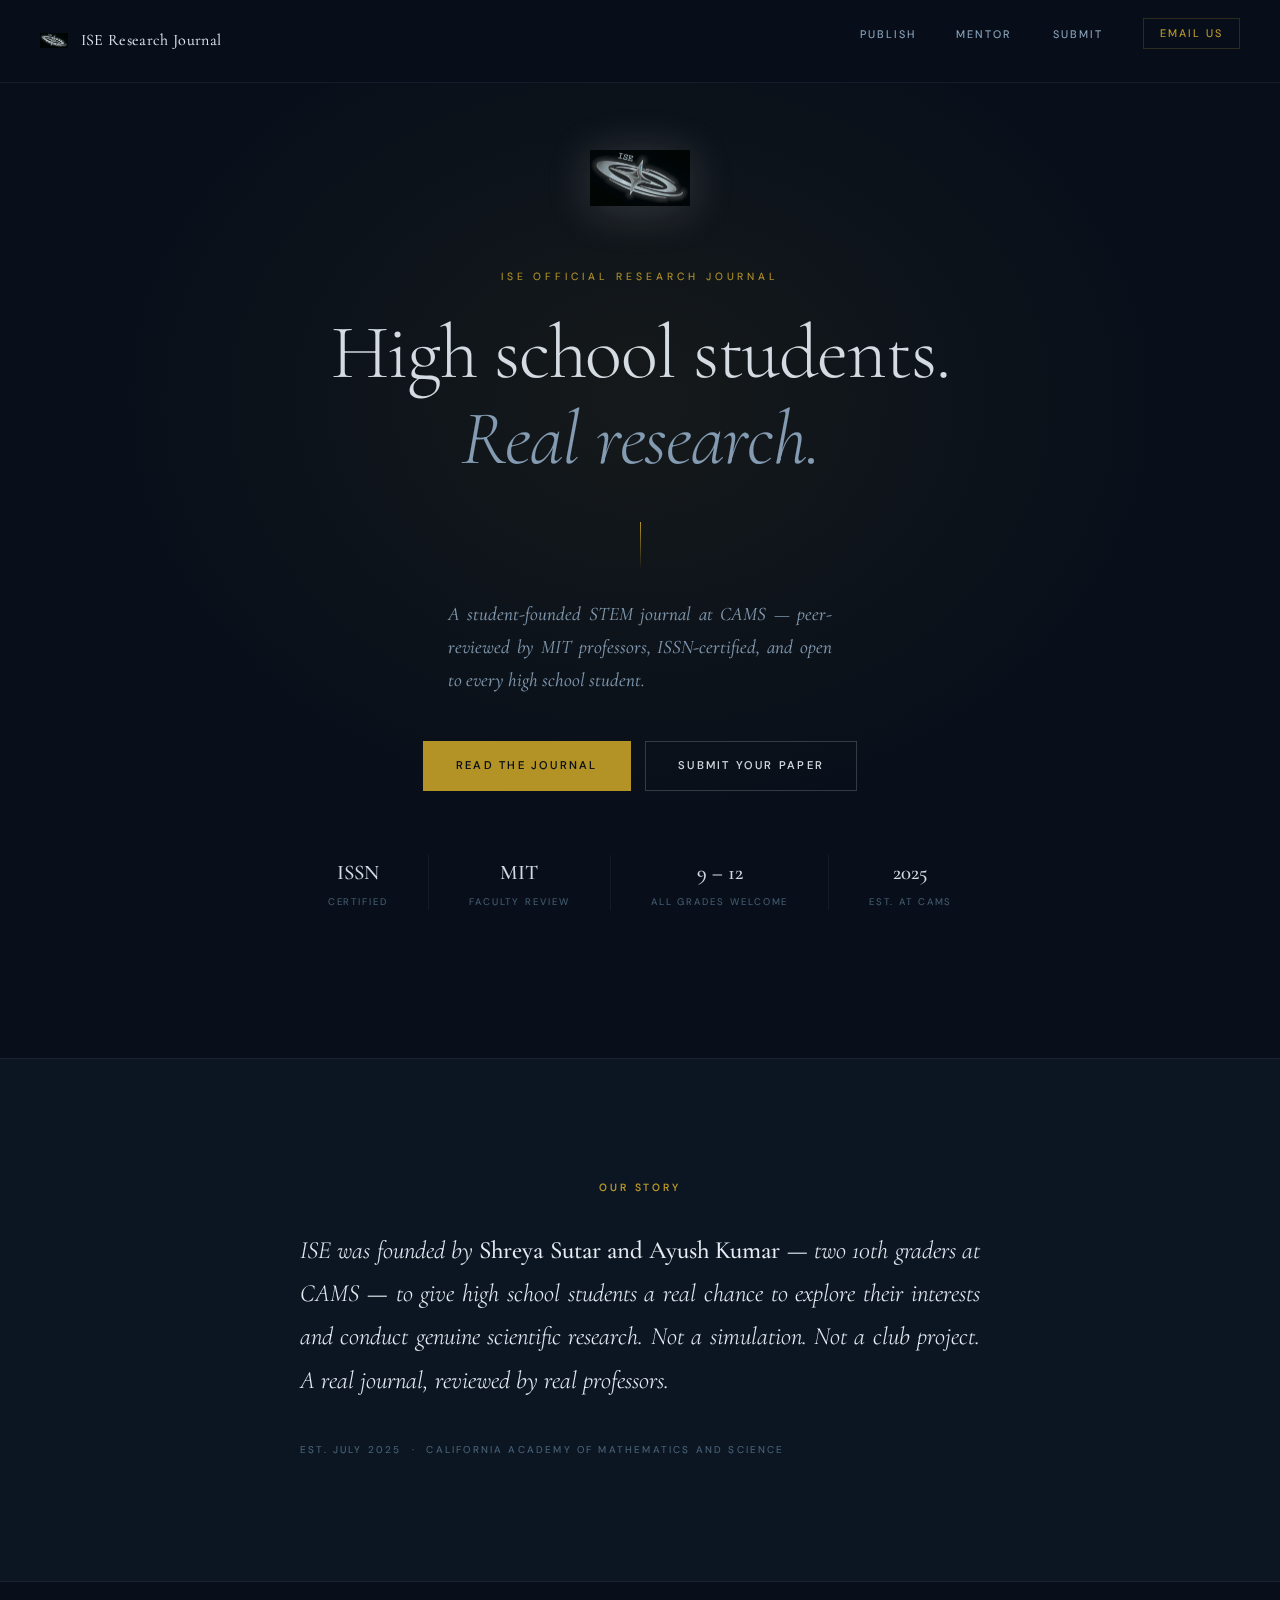
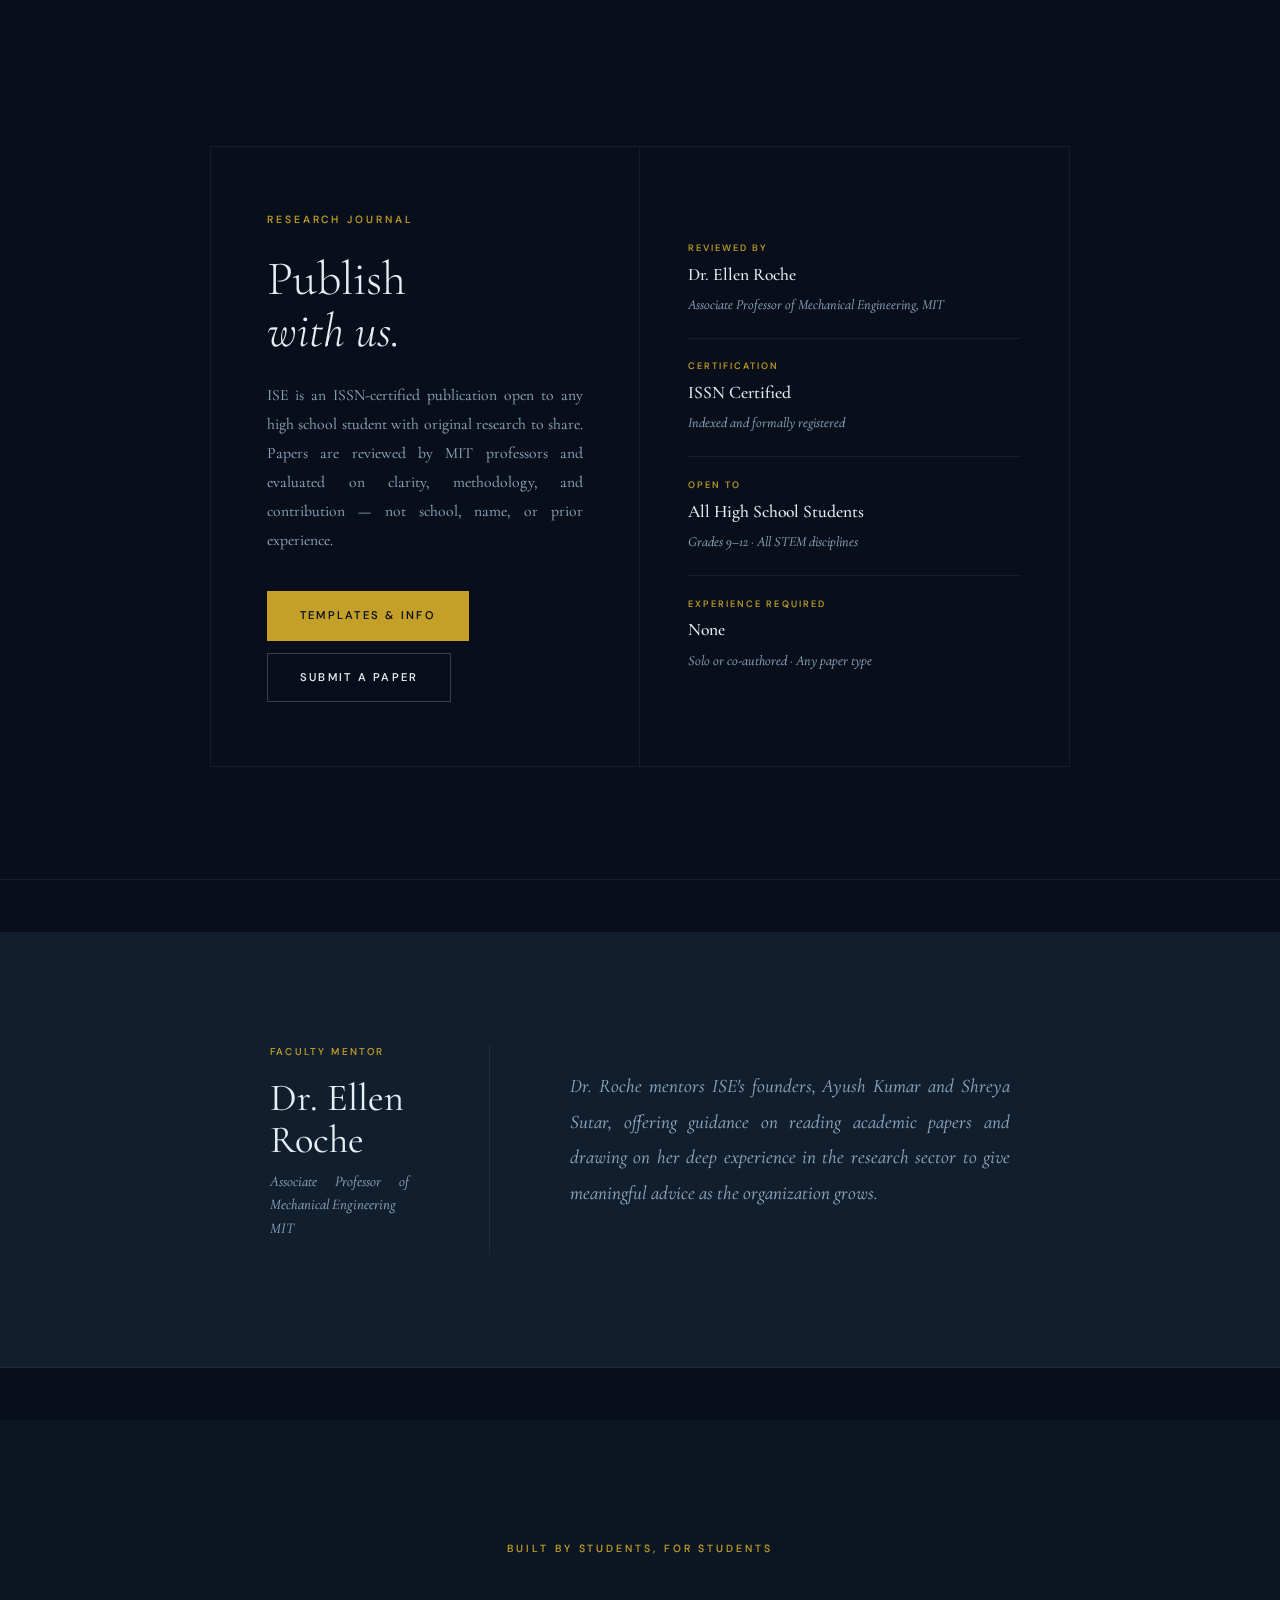
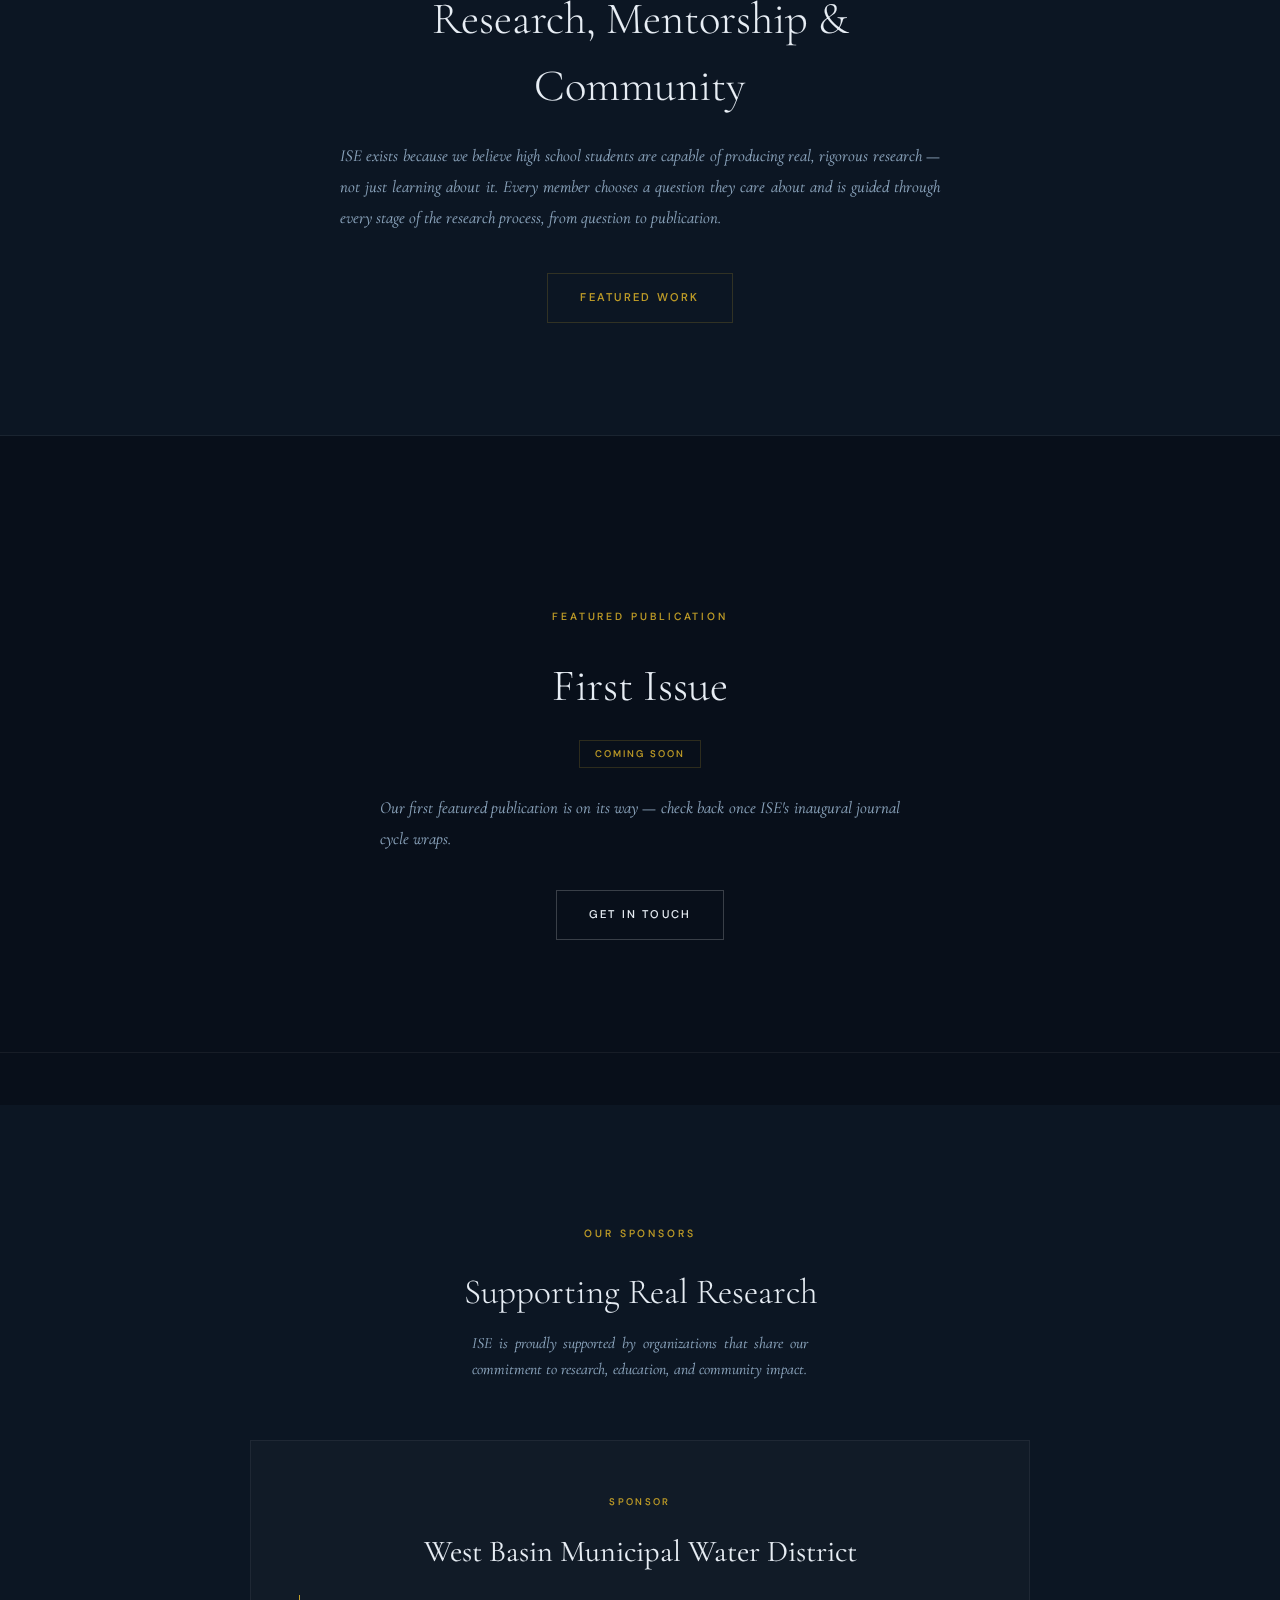
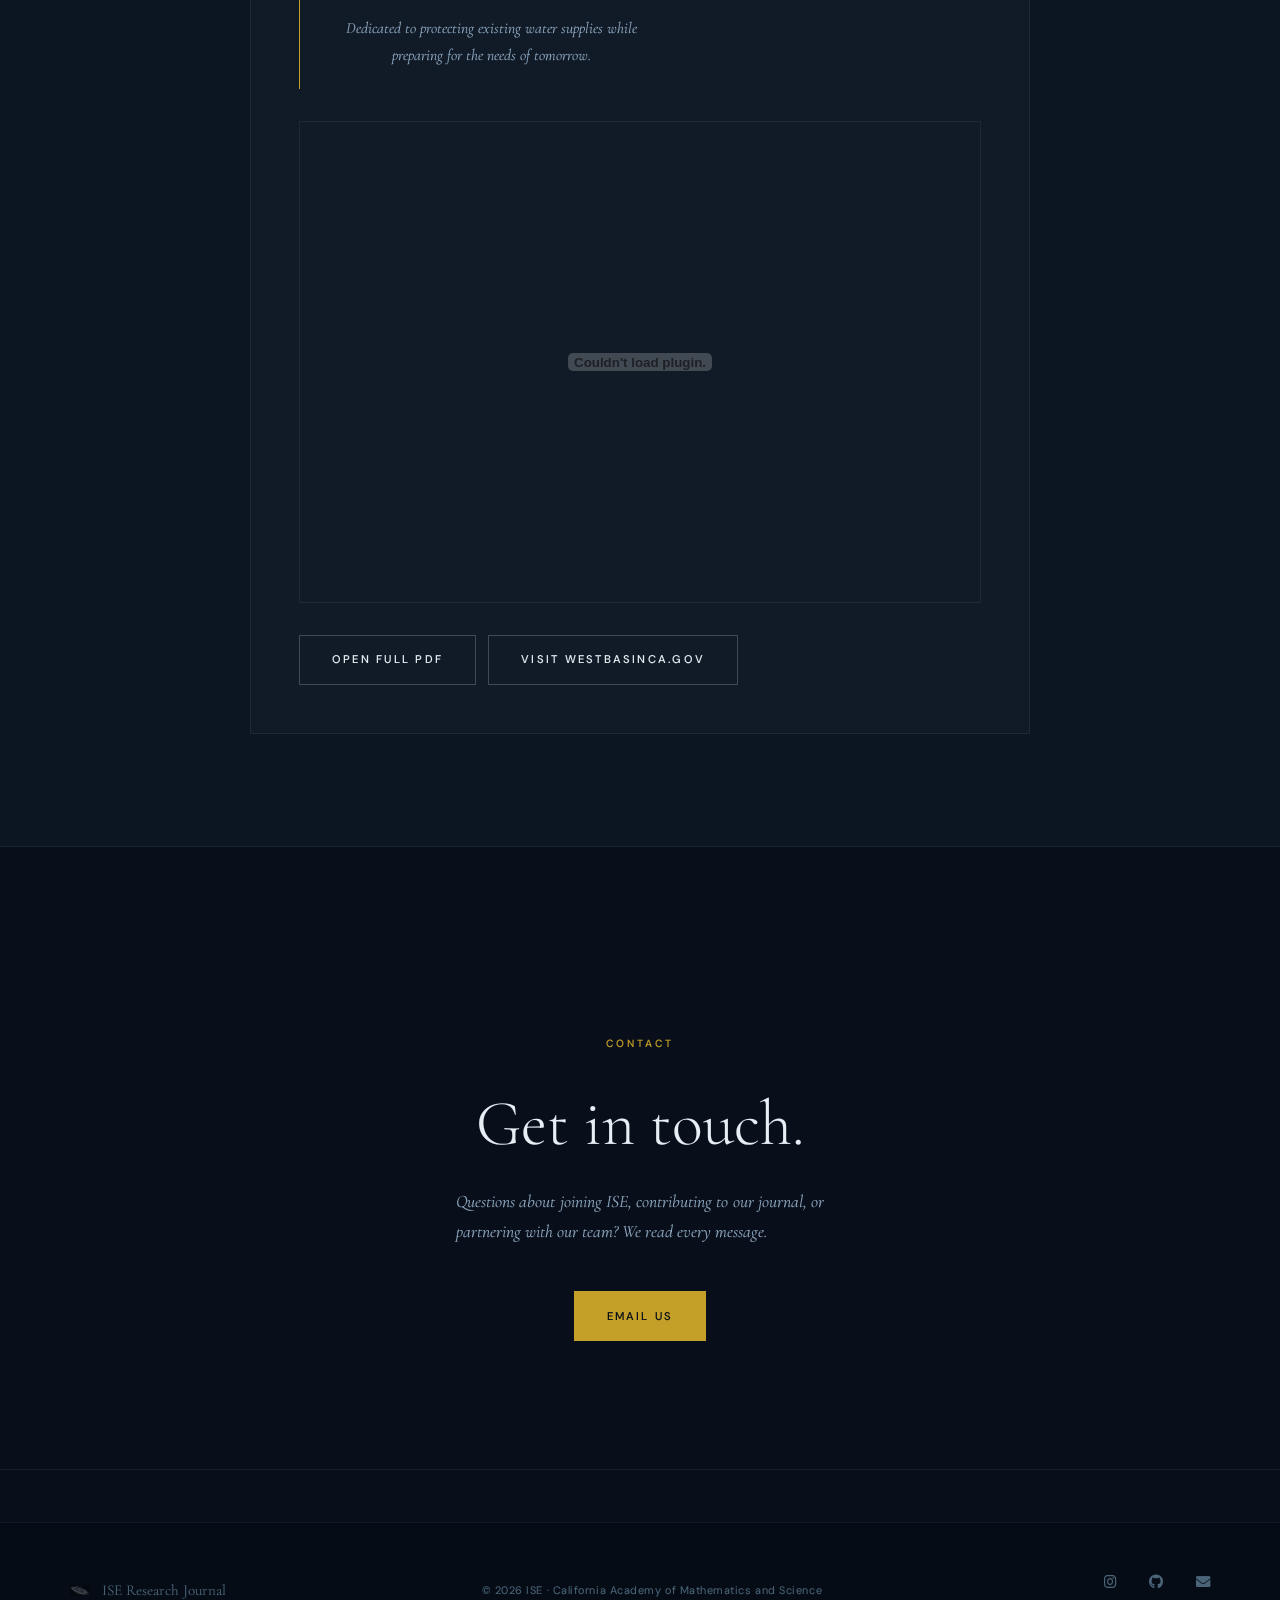
==== commit 9342578d: "redesign v3: navy & gold palette, logo hero, founders text, publish card restored - Replace teal/blu" ====
--- a/index.html
+++ b/index.html
@@ -13,967 +13,658 @@
   <link rel="stylesheet" href="assets/css/main.css" />
   <link rel="preconnect" href="https://fonts.googleapis.com">
   <link rel="preconnect" href="https://fonts.gstatic.com" crossorigin>
-  <link href="https://fonts.googleapis.com/css2?family=Cormorant+Garamond:ital,wght@0,300;0,400;0,500;0,600;1,300;1,400;1,500;1,600&family=DM+Sans:ital,opsz,wght@0,9..40,300;0,9..40,400;0,9..40,500;0,9..40,600;1,9..40,300;1,9..40,400&display=swap" rel="stylesheet">
+  <link href="https://fonts.googleapis.com/css2?family=Cormorant+Garamond:ital,wght@0,300;0,400;0,500;0,600;1,300;1,400;1,500&family=DM+Sans:wght@300;400;500&display=swap" rel="stylesheet">
 
   <style>
-    /* ===== ISE Design System v2 ========================================= */
+    /* ===== ISE Design System v3 — Navy & Gold ============================= */
     :root {
-      --ink:        #0D1B2A;
-      --ink-2:      #152437;
-      --ink-3:      #1D324A;
-      --paper:      #F7F9FC;
-      --paper-2:    #EDF2F7;
-      --paper-3:    #E3EBF2;
-      --blue:       #1865A0;
-      --blue-lt:    #3B9DC8;
-      --blue-dim:   rgba(24,101,160,0.12);
-      --gold:       #C09030;
-      --text-d:     #E4EDF5;
-      --text-d2:    #7FA0B8;
-      --text-d3:    #3E5A70;
-      --text-l:     #0D1B2A;
-      --text-l2:    #4A6A84;
-      --text-l3:    #8AAAB8;
-      --border-d:   rgba(120,170,210,0.13);
-      --border-l:   rgba(20,60,100,0.11);
+      --navy:       #080F1A;
+      --navy-2:     #0C1623;
+      --navy-3:     #101E2D;
+      --navy-4:     #152438;
+      --gold:       #C4A028;
+      --gold-lt:    #D4B545;
+      --gold-dim:   rgba(196,160,40,0.15);
+      --text:       #E8EEF5;
+      --text-2:     #8FA8C0;
+      --text-3:     #4A6478;
+      --border:     rgba(255,255,255,0.06);
+      --border-g:   rgba(196,160,40,0.2);
       --ff-serif:   'Cormorant Garamond', Georgia, 'Times New Roman', serif;
       --ff-sans:    'DM Sans', -apple-system, BlinkMacSystemFont, 'Segoe UI', sans-serif;
-      --max-w:      1200px;
-      --mid-w:      820px;
+      --max-w:      1140px;
     }
 
     *, *::before, *::after { box-sizing: border-box; margin: 0; padding: 0; }
-
     html { scroll-behavior: smooth; }
 
     body, body.is-preload {
-      background: var(--ink);
-      color: var(--text-d);
-      font-family: var(--ff-sans);
+      background: var(--navy);
+      color: var(--text);
+      font-family: var(--ff-serif);
       font-weight: 400;
       line-height: 1.7;
       -webkit-font-smoothing: antialiased;
       overflow-x: hidden;
     }
 
-    h1, h2, h3, h4, h5, h6 {
-      font-family: var(--ff-serif);
-      font-weight: 500;
-      line-height: 1.1;
-      text-wrap: balance;
-    }
-
     a { text-decoration: none; transition: color .2s, opacity .2s; }
     img { display: block; max-width: 100%; }
 
-    /* ── Layout ─────────────────────────────────────────────────────────── */
-    .wrap     { width: 100%; max-width: var(--max-w); margin: 0 auto; padding: 0 2.5rem; }
-    .wrap-mid { width: 100%; max-width: var(--mid-w); margin: 0 auto; padding: 0 2.5rem; }
-    .wrap-sm  { width: 100%; max-width: 620px; margin: 0 auto; padding: 0 2.5rem; }
-
-    /* ── Scroll reveal ───────────────────────────────────────────────────── */
+    .wrap    { width: 100%; max-width: var(--max-w); margin: 0 auto; padding: 0 2.5rem; }
+    .wrap-sm { width: 100%; max-width: 700px; margin: 0 auto; padding: 0 2.5rem; }
+
     .rv {
       opacity: 0;
-      transform: translateY(22px);
-      transition: opacity .72s cubic-bezier(.22,.68,0,1.15), transform .72s cubic-bezier(.22,.68,0,1.15);
+      transform: translateY(18px);
+      transition: opacity .75s ease, transform .75s ease;
     }
     .rv.in { opacity: 1; transform: none; }
-    .rv-d1 { transition-delay: .09s; }
-    .rv-d2 { transition-delay: .2s; }
-    .rv-d3 { transition-delay: .31s; }
-    .rv-d4 { transition-delay: .42s; }
-
-    /* ── Eyebrow label ───────────────────────────────────────────────────── */
-    .eyebrow {
-      display: block;
-      font-family: var(--ff-sans);
-      font-size: .68rem;
-      font-weight: 600;
-      letter-spacing: .24em;
-      text-transform: uppercase;
-    }
-    .eyebrow-lt { color: var(--blue-lt); }
-    .eyebrow-dk { color: var(--blue); }
-    .eyebrow-muted { color: rgba(255,255,255,.5); }
-
-    /* ── Buttons ─────────────────────────────────────────────────────────── */
-    .btn {
-      display: inline-flex;
-      align-items: center;
-      font-family: var(--ff-sans);
-      font-size: .76rem;
-      font-weight: 600;
-      letter-spacing: .16em;
-      text-transform: uppercase;
-      padding: .88rem 2.1rem;
-      cursor: pointer;
-      transition: all .22s ease;
-      text-decoration: none;
-      white-space: nowrap;
-      border: 1px solid transparent;
-    }
-    .btn-blue {
-      background: var(--blue);
-      color: #fff;
-      border-color: var(--blue);
-    }
-    .btn-blue:hover {
-      background: var(--blue-lt);
-      border-color: var(--blue-lt);
-      color: #fff;
-      transform: translateY(-2px);
-    }
-    .btn-white {
-      background: #fff;
-      color: var(--blue);
-      border-color: #fff;
-    }
-    .btn-white:hover {
-      background: var(--paper-2);
-      border-color: var(--paper-2);
-      color: var(--blue);
-      transform: translateY(-2px);
-    }
-    .btn-ghost-white {
-      background: transparent;
-      color: #fff;
-      border-color: rgba(255,255,255,.38);
-    }
-    .btn-ghost-white:hover {
-      background: rgba(255,255,255,.12);
-      border-color: rgba(255,255,255,.7);
-      color: #fff;
-      transform: translateY(-2px);
-    }
-    .btn-ghost-ink {
-      background: transparent;
-      color: var(--text-l);
-      border-color: rgba(13,27,42,.25);
-    }
-    .btn-ghost-ink:hover {
-      background: var(--blue);
-      border-color: var(--blue);
-      color: #fff;
-      transform: translateY(-2px);
-    }
-    /* compatibility alias for template .scrolly links */
-    .button {
-      display: inline-flex;
-      align-items: center;
-      font-family: var(--ff-sans);
-      font-size: .76rem;
-      font-weight: 600;
-      letter-spacing: .16em;
-      text-transform: uppercase;
-      padding: .88rem 2.1rem;
-      cursor: pointer;
-      transition: all .22s ease;
-      text-decoration: none;
-      background: transparent;
-      color: var(--text-d);
-      border: 1px solid rgba(232,239,245,.3);
-    }
-    .button:hover {
-      background: rgba(255,255,255,.1);
-      border-color: rgba(232,239,245,.65);
-      color: #fff;
-    }
-
-    /* ── Grain overlay ───────────────────────────────────────────────────── */
-    body::after {
-      content: '';
-      position: fixed; inset: 0;
-      pointer-events: none; z-index: 9999;
-      opacity: .022;
-      background-image: url("data:image/svg+xml,%3Csvg viewBox='0 0 256 256' xmlns='http://www.w3.org/2000/svg'%3E%3Cfilter id='n'%3E%3CfeTurbulence type='fractalNoise' baseFrequency='0.85' numOctaves='4' stitchTiles='stitch'/%3E%3C/filter%3E%3Crect width='100%25' height='100%25' filter='url(%23n)'/%3E%3C/svg%3E");
-      background-size: 180px;
-    }
-
-    /* ── Kill template leftover bg rules ─────────────────────────────────── */
+    .rv-d1 { transition-delay: .1s; }
+    .rv-d2 { transition-delay: .22s; }
+    .rv-d3 { transition-delay: .34s; }
+
     .main { background: transparent !important; padding: 0 !important; }
     .main > header { background: transparent !important; }
     .content, .content.dark, .content.style1, .content.style2,
     .content.style3, .content.style4 { background: transparent !important; }
 
-    /* ===================================================================== */
-    /* NAV                                                                    */
-    /* ===================================================================== */
+    .label {
+      font-family: var(--ff-sans);
+      font-size: .65rem;
+      font-weight: 500;
+      letter-spacing: .28em;
+      text-transform: uppercase;
+      color: var(--gold);
+    }
+
+    .btn {
+      display: inline-flex;
+      align-items: center;
+      gap: .5rem;
+      font-family: var(--ff-sans);
+      font-size: .7rem;
+      font-weight: 500;
+      letter-spacing: .2em;
+      text-transform: uppercase;
+      padding: .9rem 2rem;
+      border: 1px solid transparent;
+      cursor: pointer;
+      transition: all .22s ease;
+      text-decoration: none;
+    }
+    .btn-gold {
+      background: var(--gold);
+      color: var(--navy);
+      border-color: var(--gold);
+    }
+    .btn-gold:hover {
+      background: var(--gold-lt);
+      border-color: var(--gold-lt);
+      color: var(--navy);
+      transform: translateY(-2px);
+    }
+    .btn-outline {
+      background: transparent;
+      color: var(--text);
+      border-color: rgba(255,255,255,.2);
+    }
+    .btn-outline:hover {
+      border-color: var(--gold);
+      color: var(--gold);
+      transform: translateY(-2px);
+    }
+    .btn-outline-gold {
+      background: transparent;
+      color: var(--gold);
+      border-color: var(--border-g);
+    }
+    .btn-outline-gold:hover {
+      background: var(--gold-dim);
+      border-color: var(--gold);
+      color: var(--gold-lt);
+      transform: translateY(-2px);
+    }
+    .button {
+      display: inline-flex; align-items: center;
+      font-family: var(--ff-sans); font-size: .7rem; font-weight: 500;
+      letter-spacing: .2em; text-transform: uppercase; padding: .9rem 2rem;
+      border: 1px solid rgba(255,255,255,.18); color: var(--text);
+      background: transparent; text-decoration: none;
+      transition: all .22s ease;
+    }
+    .button:hover { border-color: var(--gold); color: var(--gold); }
+
+    /* NAV */
     #site-nav {
       position: fixed;
-      top: 0; left: 0; right: 0;
-      z-index: 200;
+      top: 0; left: 0; right: 0; z-index: 200;
       display: flex;
       align-items: center;
       justify-content: space-between;
-      padding: 1rem 2.5rem;
-      background: rgba(13,27,42,.88);
-      backdrop-filter: blur(14px);
-      -webkit-backdrop-filter: blur(14px);
-      border-bottom: 1px solid var(--border-d);
+      padding: 1.1rem 2.5rem;
+      background: rgba(8,15,26,.9);
+      backdrop-filter: blur(16px);
+      -webkit-backdrop-filter: blur(16px);
+      border-bottom: 1px solid var(--border);
       transition: background .3s;
     }
-    #site-nav.scrolled { background: rgba(13,27,42,.98); }
+    #site-nav.scrolled { background: rgba(8,15,26,.98); }
     .nav-brand {
-      display: flex;
-      align-items: center;
-      gap: .7rem;
-      color: var(--text-d);
-      font-family: var(--ff-serif);
-      font-size: 1.05rem;
-      font-weight: 500;
-      letter-spacing: .01em;
-    }
-    .nav-brand img { width: 26px; height: 26px; object-fit: contain; opacity: .85; }
+      display: flex; align-items: center; gap: .8rem;
+      color: var(--text);
+      font-family: var(--ff-serif); font-size: 1rem; font-weight: 400; letter-spacing: .02em;
+    }
+    .nav-brand img { width: 28px; height: 28px; object-fit: contain; }
     .nav-links {
-      display: flex;
-      align-items: center;
-      gap: 1.75rem;
-      list-style: none;
+      display: flex; align-items: center; gap: 2rem; list-style: none;
     }
     .nav-links a {
-      font-family: var(--ff-sans);
-      font-size: .77rem;
-      font-weight: 500;
-      letter-spacing: .1em;
-      text-transform: uppercase;
-      color: var(--text-d2);
+      font-family: var(--ff-sans); font-size: .68rem; font-weight: 400;
+      letter-spacing: .18em; text-transform: uppercase; color: var(--text-2);
       transition: color .2s;
     }
-    .nav-links a:hover { color: var(--text-d); }
+    .nav-links a:hover { color: var(--text); }
     .nav-links .nav-cta {
-      color: #fff !important;
-      background: var(--blue);
-      padding: .52rem 1.1rem;
-      font-size: .73rem;
-      letter-spacing: .12em;
-      transition: background .2s, transform .2s;
+      color: var(--gold) !important;
+      border: 1px solid var(--border-g);
+      padding: .45rem 1rem;
+      transition: background .2s, color .2s;
     }
     .nav-links .nav-cta:hover {
-      background: var(--blue-lt) !important;
-      color: #fff !important;
-      transform: translateY(-1px);
-    }
-    @media (max-width: 660px) {
+      background: var(--gold-dim);
+      color: var(--gold-lt) !important;
+    }
+    @media (max-width: 620px) {
       .nav-hide { display: none; }
-      #site-nav { padding: .9rem 1.5rem; }
-    }
-
-    /* ===================================================================== */
-    /* HERO                                                                   */
-    /* ===================================================================== */
+      #site-nav { padding: 1rem 1.5rem; }
+    }
+
+    /* HERO */
     #hero {
-      position: relative;
       min-height: 100vh;
-      display: grid;
-      place-items: center;
-      background: var(--ink);
-      overflow: hidden;
-      padding: 9rem 2.5rem 7rem;
-    }
-    #hero::before {
-      content: '';
-      position: absolute; inset: 0;
-      background-image: url('images/header.jpg');
-      background-size: cover;
-      background-position: center 30%;
-      opacity: .12;
-      filter: grayscale(70%) contrast(1.25);
-      animation: hero-drift 30s ease-in-out infinite alternate;
-    }
-    @keyframes hero-drift {
-      from { transform: scale(1.04) translateX(0); }
-      to   { transform: scale(1.07) translateX(-10px); }
-    }
-    #hero::after {
-      content: '';
-      position: absolute; inset: 0;
-      background: radial-gradient(ellipse 110% 90% at 50% 50%, rgba(13,27,42,0) 0%, rgba(13,27,42,.92) 75%);
-    }
-    .hero-inner {
-      position: relative;
-      z-index: 2;
-      text-align: center;
-      max-width: 860px;
-    }
-    .hero-eyebrow {
-      display: inline-flex;
-      align-items: center;
-      gap: .8rem;
-      margin-bottom: 2.25rem;
-      animation: fade-up .8s .1s both;
-    }
-    .hero-eyebrow::before,
-    .hero-eyebrow::after {
-      content: '';
-      display: block;
-      width: 28px; height: 1px;
-      background: var(--blue-lt);
-      opacity: .55;
-    }
-    @keyframes fade-up {
-      from { opacity: 0; transform: translateY(18px); }
-      to   { opacity: 1; transform: none; }
-    }
-    .hero-title {
-      font-size: clamp(3rem, 8.5vw, 7rem);
-      font-weight: 300;
-      line-height: 1.03;
-      letter-spacing: -.025em;
-      color: #fff;
-      margin-bottom: 1.75rem;
-      animation: fade-up .95s .22s both;
-    }
-    .hero-title em {
-      font-style: italic;
-      color: var(--text-d2);
-    }
-    .hero-subtitle {
-      font-family: var(--ff-serif);
-      font-style: italic;
-      font-size: clamp(1.05rem, 2.5vw, 1.4rem);
-      color: var(--text-d2);
-      max-width: 52ch;
-      margin: 0 auto 3rem;
-      line-height: 1.6;
-      animation: fade-up .95s .38s both;
-    }
-    .hero-actions {
-      display: flex;
-      gap: 1rem;
-      justify-content: center;
-      flex-wrap: wrap;
-      animation: fade-up .95s .52s both;
-    }
-    .hero-scroll {
-      position: absolute;
-      bottom: 2.5rem; left: 50%;
-      transform: translateX(-50%);
-      z-index: 3;
-      display: flex;
-      flex-direction: column;
-      align-items: center;
-      gap: .5rem;
-      opacity: 0;
-      animation: cue-in .8s 1.4s forwards;
-    }
-    @keyframes cue-in { to { opacity: .38; } }
-    .hero-scroll span {
-      font-size: .6rem;
-      letter-spacing: .28em;
-      text-transform: uppercase;
-      color: var(--text-d2);
-    }
-    .hero-scroll-line {
-      width: 1px; height: 38px;
-      background: linear-gradient(to bottom, var(--blue-lt), transparent);
-      animation: line-pulse 2.2s ease-in-out infinite;
-    }
-    @keyframes line-pulse {
-      0%, 100% { opacity: .4; transform: scaleY(1); }
-      50% { opacity: .9; transform: scaleY(1.12); }
-    }
-
-    /* ===================================================================== */
-    /* CREDENTIAL RIBBON                                                      */
-    /* ===================================================================== */
-    #ribbon {
-      background: var(--paper);
-      border-bottom: 1px solid var(--border-l);
-    }
-    .ribbon-row {
-      display: flex;
-      align-items: stretch;
-    }
-    .ribbon-cell {
-      flex: 1;
       display: flex;
       flex-direction: column;
       align-items: center;
       justify-content: center;
-      padding: 2.4rem 1.5rem;
       text-align: center;
-      border-right: 1px solid var(--border-l);
-      gap: .4rem;
-    }
-    .ribbon-cell:last-child { border-right: none; }
-    .ribbon-val {
+      padding: 8rem 2.5rem 6rem;
+      background: var(--navy);
+      position: relative;
+      overflow: hidden;
+    }
+    #hero::before {
+      content: '';
+      position: absolute; inset: 0;
+      background: radial-gradient(ellipse 60% 60% at 50% 40%, rgba(196,160,40,.07) 0%, transparent 70%);
+      pointer-events: none;
+    }
+    .hero-logo {
+      width: 100px; height: 100px;
+      object-fit: contain;
+      margin: 0 auto 2.5rem;
+      opacity: .92;
+      animation: fade-in .9s .1s both;
+    }
+    @keyframes fade-in {
+      from { opacity: 0; transform: translateY(12px); }
+      to   { opacity: .92; transform: none; }
+    }
+    .hero-label {
+      display: block;
+      font-family: var(--ff-sans);
+      font-size: .65rem;
+      font-weight: 400;
+      letter-spacing: .38em;
+      text-transform: uppercase;
+      color: var(--gold);
+      margin-bottom: 1.5rem;
+      animation: fade-in .9s .2s both;
+    }
+    .hero-title {
       font-family: var(--ff-serif);
-      font-size: 1.65rem;
-      font-weight: 600;
-      color: var(--text-l);
-      line-height: 1;
-    }
-    .ribbon-lbl {
-      font-size: .67rem;
-      font-weight: 500;
-      letter-spacing: .15em;
-      text-transform: uppercase;
-      color: var(--text-l2);
-    }
-    .ribbon-badge {
-      display: inline-flex;
-      align-items: center;
-      background: var(--blue);
-      color: #fff;
-      font-family: var(--ff-sans);
-      font-size: .62rem;
-      font-weight: 700;
-      letter-spacing: .14em;
-      text-transform: uppercase;
-      padding: .28rem .75rem;
-    }
-    @media (max-width: 680px) {
-      .ribbon-row { flex-wrap: wrap; }
-      .ribbon-cell { flex: 0 0 50%; border-bottom: 1px solid var(--border-l); }
-      .ribbon-cell:nth-child(2) { border-right: none; }
-      .ribbon-cell:nth-last-child(-n+2) { border-bottom: none; }
-    }
-
-    /* ===================================================================== */
-    /* FOUNDING STATEMENT                                                     */
-    /* ===================================================================== */
-    #founding {
-      background: var(--ink-2);
-      padding: 8rem 2.5rem;
-      text-align: center;
-      border-top: 1px solid var(--border-d);
-      border-bottom: 1px solid var(--border-d);
-    }
-    .founding-inner {
-      max-width: 680px;
-      margin: 0 auto;
-    }
-    .founding-text {
+      font-size: clamp(2.4rem, 6vw, 5rem);
+      font-weight: 300;
+      line-height: 1.12;
+      letter-spacing: -.015em;
+      color: var(--text);
+      margin-bottom: .75rem;
+      animation: fade-in .9s .3s both;
+    }
+    .hero-title em {
+      font-style: italic;
+      color: var(--text-2);
+    }
+    .hero-divider {
+      display: block;
+      width: 1px; height: 48px;
+      background: linear-gradient(to bottom, var(--gold), transparent);
+      margin: 1.75rem auto;
+      animation: fade-in .9s .4s both;
+    }
+    .hero-sub {
       font-family: var(--ff-serif);
       font-style: italic;
-      font-size: clamp(1.35rem, 3vw, 2rem);
-      color: var(--text-d);
-      line-height: 1.65;
-      font-weight: 400;
-    }
-    .founding-text strong {
-      font-style: normal;
-      font-weight: 600;
-      color: #fff;
-    }
-    .founding-meta {
-      margin-top: 2.5rem;
+      font-size: clamp(1rem, 2vw, 1.2rem);
+      color: var(--text-2);
+      max-width: 48ch;
+      margin: 0 auto 2.75rem;
+      line-height: 1.72;
+      animation: fade-in .9s .45s both;
+    }
+    .hero-actions {
+      display: flex; gap: .9rem; justify-content: center; flex-wrap: wrap;
+      animation: fade-in .9s .55s both;
+    }
+    .hero-credentials {
+      margin-top: 4rem;
       display: flex;
       align-items: center;
       justify-content: center;
-      gap: 1rem;
-      color: var(--text-d3);
-    }
-    .founding-meta span {
-      font-size: .72rem;
-      font-weight: 500;
-      letter-spacing: .14em;
+      gap: 2.5rem;
+      flex-wrap: wrap;
+      animation: fade-in .9s .65s both;
+    }
+    .hero-cred {
+      display: flex; flex-direction: column; align-items: center; gap: .25rem;
+      border-left: 1px solid var(--border);
+      padding-left: 2.5rem;
+    }
+    .hero-cred:first-child { border-left: none; padding-left: 0; }
+    .hero-cred-val {
+      font-family: var(--ff-serif); font-size: 1.3rem; font-weight: 500; color: var(--text);
+    }
+    .hero-cred-lbl {
+      font-family: var(--ff-sans); font-size: .6rem; font-weight: 400;
+      letter-spacing: .2em; text-transform: uppercase; color: var(--text-3);
+    }
+
+    /* FOUNDERS */
+    #founders {
+      background: var(--navy-2);
+      padding: 7rem 2.5rem;
+      text-align: center;
+      border-top: 1px solid var(--border);
+      border-bottom: 1px solid var(--border);
+    }
+    .founders-inner { max-width: 680px; margin: 0 auto; }
+    .founders-text {
+      font-family: var(--ff-serif);
+      font-style: italic;
+      font-size: clamp(1.15rem, 2.5vw, 1.55rem);
+      color: var(--text);
+      line-height: 1.75;
+      font-weight: 300;
+      margin-top: 1.75rem;
+    }
+    .founders-text strong {
+      font-style: normal; font-weight: 500; color: var(--text);
+    }
+    .founders-meta {
+      margin-top: 2.5rem;
+      font-family: var(--ff-sans);
+      font-size: .62rem;
+      font-weight: 400;
+      letter-spacing: .22em;
       text-transform: uppercase;
-    }
-    .founding-meta .sep {
-      width: 4px; height: 4px;
-      border-radius: 50%;
-      background: var(--text-d3);
-      display: inline-block;
-      letter-spacing: 0;
-    }
-
-    /* ===================================================================== */
-    /* PUBLISH — split panel                                                  */
-    /* ===================================================================== */
-    #publish-panel {
+      color: var(--text-3);
+    }
+
+    /* PUBLISH WITH US */
+    #publish {
+      background: var(--navy);
+      padding: 7rem 2.5rem;
+      border-bottom: 1px solid var(--border);
+    }
+    .publish-card {
+      max-width: 860px;
+      margin: 0 auto;
+      border: 1px solid var(--border);
       display: grid;
       grid-template-columns: 1fr 1fr;
     }
-    .pub-left {
-      background: var(--blue);
-      padding: 8rem 5vw 8rem 5vw;
+    .publish-left {
+      padding: 4rem 3.5rem;
+      border-right: 1px solid var(--border);
+    }
+    .publish-left .label { margin-bottom: 1.5rem; display: block; }
+    .publish-h2 {
+      font-family: var(--ff-serif);
+      font-size: clamp(2rem, 4vw, 3rem);
+      font-weight: 300;
+      color: var(--text);
+      line-height: 1.1;
+      margin-bottom: 1.4rem;
+    }
+    .publish-h2 em { font-style: italic; }
+    .publish-body {
+      font-family: var(--ff-serif);
+      font-size: .98rem;
+      color: var(--text-2);
+      line-height: 1.85;
+      margin-bottom: 2.25rem;
+    }
+    .publish-actions { display: flex; gap: .75rem; flex-wrap: wrap; }
+    .publish-right {
+      padding: 4rem 3rem;
       display: flex;
       flex-direction: column;
       justify-content: center;
     }
-    .pub-left .eyebrow-muted { margin-bottom: 2rem; }
-    .pub-heading {
-      font-family: var(--ff-serif);
-      font-size: clamp(3rem, 5.5vw, 5.5rem);
-      font-weight: 300;
-      color: #fff;
-      line-height: .98;
-      letter-spacing: -.025em;
-      margin-bottom: 1.85rem;
-    }
-    .pub-heading em { font-style: italic; }
-    .pub-body {
-      color: rgba(255,255,255,.72);
-      font-size: .97rem;
-      line-height: 1.85;
-      max-width: 42ch;
-      margin-bottom: 2.75rem;
-    }
-    .pub-ctas { display: flex; gap: 1rem; flex-wrap: wrap; }
-    .pub-right {
-      background: var(--paper);
-      padding: 8rem 5vw;
-      display: flex;
-      flex-direction: column;
-      justify-content: center;
-    }
-    .credential {
-      padding: 1.7rem 0;
-      border-bottom: 1px solid var(--border-l);
-      display: flex;
-      flex-direction: column;
-      gap: .32rem;
-      transition: padding-left .25s ease;
-    }
-    .credential:first-child { border-top: 1px solid var(--border-l); }
-    .credential:hover { padding-left: .5rem; }
+    .cred-row {
+      padding: 1.3rem 0;
+      border-bottom: 1px solid var(--border);
+      display: flex; flex-direction: column; gap: .2rem;
+    }
+    .cred-row:first-child { padding-top: 0; }
+    .cred-row:last-child { border-bottom: none; padding-bottom: 0; }
     .cred-lbl {
-      font-size: .63rem;
-      font-weight: 600;
-      letter-spacing: .18em;
-      text-transform: uppercase;
-      color: var(--blue);
+      font-family: var(--ff-sans); font-size: .58rem; font-weight: 500;
+      letter-spacing: .22em; text-transform: uppercase; color: var(--gold);
     }
     .cred-val {
-      font-family: var(--ff-serif);
-      font-size: 1.3rem;
-      font-weight: 500;
-      color: var(--text-l);
-    }
-    .cred-sub {
-      font-size: .82rem;
-      color: var(--text-l2);
-      font-style: italic;
-    }
-    @media (max-width: 820px) {
-      #publish-panel { grid-template-columns: 1fr; }
-      .pub-left { padding: 5.5rem 2rem; }
-      .pub-right { padding: 4.5rem 2rem; }
-    }
-
-    /* ===================================================================== */
-    /* MENTOR                                                                 */
-    /* ===================================================================== */
-    #mentor-section {
-      background: var(--paper-2);
-      padding: 8rem 2.5rem;
-      border-top: 1px solid var(--border-l);
-      border-bottom: 1px solid var(--border-l);
+      font-family: var(--ff-serif); font-size: 1.1rem; font-weight: 500; color: var(--text);
+    }
+    .cred-sub { font-family: var(--ff-serif); font-style: italic; font-size: .88rem; color: var(--text-2); }
+    @media (max-width: 700px) {
+      .publish-card { grid-template-columns: 1fr; }
+      .publish-left { border-right: none; border-bottom: 1px solid var(--border); padding: 3rem 2rem; }
+      .publish-right { padding: 3rem 2rem; }
+    }
+
+    /* MENTOR */
+    #mentor {
+      background: var(--navy-3);
+      padding: 7rem 2.5rem;
+      border-bottom: 1px solid var(--border);
     }
     .mentor-inner {
-      max-width: 860px;
-      margin: 0 auto;
-      display: grid;
-      grid-template-columns: auto 1fr;
-      gap: 5rem;
-      align-items: center;
-    }
-    .mentor-id {
-      text-align: right;
-      border-right: 1px solid var(--border-l);
-      padding-right: 5rem;
-      flex-shrink: 0;
-    }
+      max-width: 820px; margin: 0 auto;
+      display: grid; grid-template-columns: 1fr 2fr; gap: 5rem; align-items: center;
+    }
+    .mentor-id { border-right: 1px solid var(--border); padding-right: 5rem; }
     .mentor-tag {
-      display: block;
-      font-size: .64rem;
-      font-weight: 600;
-      letter-spacing: .2em;
-      text-transform: uppercase;
-      color: var(--blue);
-      margin-bottom: .85rem;
+      font-family: var(--ff-sans); font-size: .62rem; font-weight: 500;
+      letter-spacing: .22em; text-transform: uppercase; color: var(--gold);
+      display: block; margin-bottom: 1rem;
     }
     .mentor-name {
-      font-family: var(--ff-serif);
-      font-size: clamp(1.8rem, 3vw, 2.6rem);
-      color: var(--text-l);
-      line-height: 1.1;
-      margin-bottom: .6rem;
+      font-family: var(--ff-serif); font-size: clamp(1.6rem, 3vw, 2.4rem);
+      font-weight: 400; color: var(--text); line-height: 1.1; margin-bottom: .5rem;
     }
     .mentor-role {
-      font-size: .82rem;
-      color: var(--text-l2);
-      line-height: 1.55;
+      font-family: var(--ff-serif); font-style: italic;
+      font-size: .92rem; color: var(--text-2); line-height: 1.6;
     }
     .mentor-quote {
-      font-family: var(--ff-serif);
-      font-style: italic;
-      font-size: clamp(1rem, 2.2vw, 1.25rem);
-      color: var(--text-l);
-      line-height: 1.78;
-    }
-    @media (max-width: 700px) {
+      font-family: var(--ff-serif); font-style: italic;
+      font-size: clamp(1rem, 2vw, 1.2rem); color: var(--text-2); line-height: 1.85;
+    }
+    @media (max-width: 650px) {
       .mentor-inner { grid-template-columns: 1fr; gap: 2.5rem; }
-      .mentor-id { text-align: left; border-right: none; border-bottom: 1px solid var(--border-l); padding-right: 0; padding-bottom: 2.5rem; }
-    }
-
-    /* ===================================================================== */
-    /* RESEARCH & COMMUNITY                                                   */
-    /* ===================================================================== */
-    #research-section {
-      background: var(--ink);
-      padding: 8rem 2.5rem;
-      border-top: 1px solid var(--border-d);
-    }
-    .section-header {
+      .mentor-id { border-right: none; border-bottom: 1px solid var(--border); padding-right: 0; padding-bottom: 2.5rem; }
+    }
+
+    /* COMMUNITY */
+    #community {
+      background: var(--navy-2);
+      padding: 7rem 2.5rem;
+      border-bottom: 1px solid var(--border);
       text-align: center;
-      margin-bottom: 5rem;
-    }
-    .section-header .eyebrow { margin-bottom: 1.4rem; }
-    .section-h2 {
-      font-family: var(--ff-serif);
-      font-size: clamp(2.2rem, 4.5vw, 3.5rem);
-      font-weight: 400;
-      margin-bottom: .9rem;
-    }
-    .section-h2-d { color: var(--text-d); }
-    .section-h2-l { color: var(--text-l); }
-    .section-sub {
-      font-family: var(--ff-serif);
-      font-style: italic;
-      font-size: 1.1rem;
-      max-width: 54ch;
-      margin: 0 auto;
-    }
-    .section-sub-d { color: var(--text-d2); }
-    .section-sub-l { color: var(--text-l2); }
-    .research-body {
-      max-width: 640px;
-      margin: 0 auto;
-    }
-    .research-body p {
-      font-size: 1.04rem;
-      color: var(--text-d2);
-      line-height: 1.88;
-      margin-bottom: 1.5rem;
-    }
-    .research-body .btn { margin-top: .75rem; }
-
-    /* ===================================================================== */
-    /* FEATURED PUBLICATION                                                   */
-    /* ===================================================================== */
-    #featured-section {
-      background: var(--paper);
-      padding: 8rem 2.5rem;
-      border-top: 1px solid var(--border-l);
-      border-bottom: 1px solid var(--border-l);
+    }
+    .community-inner { max-width: 600px; margin: 0 auto; }
+    .community-h2 {
+      font-family: var(--ff-serif); font-size: clamp(1.9rem, 4vw, 2.8rem);
+      font-weight: 300; color: var(--text); margin: 1.5rem 0 1.25rem;
+    }
+    .community-body {
+      font-family: var(--ff-serif); font-style: italic;
+      font-size: 1.05rem; color: var(--text-2); line-height: 1.85;
+      margin-bottom: 2.5rem;
+    }
+
+    /* FEATURED */
+    #featured {
+      background: var(--navy);
+      padding: 7rem 2.5rem;
       text-align: center;
-    }
-    .featured-inner {
-      max-width: 580px;
-      margin: 0 auto;
-    }
-    .featured-inner .eyebrow { margin-bottom: 1.4rem; }
+      border-bottom: 1px solid var(--border);
+    }
+    .featured-inner { max-width: 520px; margin: 0 auto; }
     .featured-h2 {
-      font-family: var(--ff-serif);
-      font-size: clamp(2.2rem, 4.5vw, 3.2rem);
-      color: var(--text-l);
-      margin-bottom: 1.25rem;
+      font-family: var(--ff-serif); font-size: clamp(1.9rem, 4vw, 2.8rem);
+      font-weight: 300; color: var(--text); margin: 1.5rem 0 1rem;
     }
     .featured-pill {
       display: inline-block;
-      background: var(--blue);
-      color: #fff;
-      font-family: var(--ff-sans);
-      font-size: .64rem;
-      font-weight: 700;
-      letter-spacing: .18em;
-      text-transform: uppercase;
-      padding: .32rem .95rem;
-      margin-bottom: 2rem;
-    }
-    .featured-text {
-      font-family: var(--ff-serif);
-      font-style: italic;
-      font-size: 1.15rem;
-      color: var(--text-l2);
+      border: 1px solid var(--border-g);
+      color: var(--gold);
+      font-family: var(--ff-sans); font-size: .6rem; font-weight: 500;
+      letter-spacing: .22em; text-transform: uppercase;
+      padding: .3rem .9rem; margin-bottom: 1.5rem;
+    }
+    .featured-body {
+      font-family: var(--ff-serif); font-style: italic;
+      font-size: 1.05rem; color: var(--text-2); line-height: 1.85;
+      margin-bottom: 2.25rem;
+    }
+
+    /* SPONSORS */
+    #sponsors {
+      background: var(--navy-2);
+      padding: 7rem 2.5rem;
+      border-bottom: 1px solid var(--border);
+    }
+    .sponsors-hdr { text-align: center; margin-bottom: 3.5rem; }
+    .sponsors-h2 {
+      font-family: var(--ff-serif); font-size: clamp(1.6rem, 3vw, 2.2rem);
+      font-weight: 300; color: var(--text); margin: 1.25rem 0 .75rem;
+    }
+    .sponsors-sub {
+      font-family: var(--ff-serif); font-style: italic;
+      font-size: .98rem; color: var(--text-2); max-width: 48ch; margin: 0 auto;
+    }
+    .sponsor-card {
+      max-width: 780px; margin: 0 auto;
+      border: 1px solid var(--border); padding: 3rem;
+    }
+    .sponsor-mark {
+      font-family: var(--ff-sans); font-size: .6rem; font-weight: 500;
+      letter-spacing: .24em; text-transform: uppercase; color: var(--gold);
+      display: block; margin-bottom: .9rem;
+    }
+    .sponsor-name {
+      font-family: var(--ff-serif); font-size: clamp(1.3rem, 2.5vw, 1.9rem);
+      font-weight: 400; color: var(--text); margin-bottom: 1.25rem;
+    }
+    .sponsor-quote {
+      font-family: var(--ff-serif); font-style: italic;
+      font-size: .98rem; color: var(--text-2); line-height: 1.75;
+      border-left: 1px solid var(--gold); padding-left: 1.25rem;
+      margin: 0 0 2rem; max-width: 52ch;
+    }
+    .sponsor-pdf-wrap {
+      margin-bottom: 2rem; border: 1px solid var(--border); overflow: hidden;
+    }
+    .sponsor-pdf-wrap object,
+    .sponsor-pdf-wrap embed { width: 100%; height: 480px; display: block; }
+    .sponsor-pdf-fallback {
+      padding: 2rem; text-align: center; font-size: .9rem; color: var(--text-2);
+    }
+    .sponsor-pdf-fallback a { color: var(--gold); }
+    .sponsor-actions { display: flex; gap: .75rem; flex-wrap: wrap; }
+
+    /* CONTACT */
+    #contact {
+      background: var(--navy);
+      padding: 8rem 2.5rem;
+      text-align: center;
+      border-bottom: 1px solid var(--border);
+    }
+    .contact-h2 {
+      font-family: var(--ff-serif); font-size: clamp(2.2rem, 5vw, 4rem);
+      font-weight: 300; color: var(--text); margin: 1.25rem 0 .9rem;
+    }
+    .contact-sub {
+      font-family: var(--ff-serif); font-style: italic;
+      font-size: 1.1rem; color: var(--text-2); max-width: 46ch; margin: 0 auto 2.75rem;
       line-height: 1.72;
-      max-width: 44ch;
-      margin: 0 auto 2.5rem;
-    }
-
-    /* ===================================================================== */
-    /* SPONSORS                                                               */
-    /* ===================================================================== */
-    #sponsors-section {
-      background: var(--ink-2);
-      padding: 8rem 2.5rem;
-      border-top: 1px solid var(--border-d);
-    }
-    .sponsors-hdr {
-      text-align: center;
-      margin-bottom: 4rem;
-    }
-    .sponsors-hdr .eyebrow { margin-bottom: 1.4rem; }
-    .sponsor-card {
-      max-width: 780px;
-      margin: 0 auto;
-      border: 1px solid var(--border-d);
-      padding: 3rem;
-    }
-    .sponsor-mark {
-      display: block;
-      font-size: .63rem;
-      font-weight: 600;
-      letter-spacing: .2em;
-      text-transform: uppercase;
-      color: var(--blue-lt);
-      margin-bottom: .9rem;
-    }
-    .sponsor-name {
-      font-family: var(--ff-serif);
-      font-size: clamp(1.5rem, 3vw, 2.1rem);
-      color: var(--text-d);
-      margin-bottom: 1.4rem;
-    }
-    .sponsor-quote {
-      font-family: var(--ff-serif);
-      font-style: italic;
-      font-size: 1.05rem;
-      color: var(--text-d2);
-      line-height: 1.72;
-      border-left: 2px solid var(--blue-lt);
-      padding-left: 1.3rem;
-      margin: 0 0 2.25rem;
-      max-width: 52ch;
-    }
-    .sponsor-pdf-wrap {
-      margin-bottom: 2rem;
-      border: 1px solid var(--border-d);
-      overflow: hidden;
-    }
-    .sponsor-pdf-wrap object,
-    .sponsor-pdf-wrap embed {
-      width: 100%; height: 500px; display: block;
-    }
-    .sponsor-pdf-fallback {
-      padding: 2rem; text-align: center;
-      font-size: .9rem; color: var(--text-d2);
-    }
-    .sponsor-pdf-fallback a { color: var(--blue-lt); }
-    .sponsor-actions { display: flex; gap: 1rem; flex-wrap: wrap; }
-
-    /* ===================================================================== */
-    /* CONTACT                                                                */
-    /* ===================================================================== */
-    #contact-section {
-      background: var(--ink);
-      padding: 9rem 2.5rem;
-      text-align: center;
-      border-top: 1px solid var(--border-d);
-    }
-    .contact-h2 {
-      font-family: var(--ff-serif);
-      font-size: clamp(2.5rem, 6vw, 4.5rem);
-      font-weight: 300;
-      color: #fff;
-      margin-bottom: 1rem;
-    }
-    .contact-sub {
-      font-family: var(--ff-serif);
-      font-style: italic;
-      font-size: 1.18rem;
-      color: var(--text-d2);
-      max-width: 46ch;
-      margin: 0 auto 3rem;
-      line-height: 1.6;
-    }
-
-    /* ===================================================================== */
-    /* FOOTER                                                                 */
-    /* ===================================================================== */
+    }
+
+    /* FOOTER */
     #site-footer {
-      background: #070F18;
-      padding: 3rem 2.5rem;
-      border-top: 1px solid var(--border-d);
+      background: #050C15;
+      padding: 2.75rem 2.5rem;
+      border-top: 1px solid var(--border);
     }
     .footer-inner {
-      max-width: var(--max-w);
-      margin: 0 auto;
-      display: flex;
-      align-items: center;
-      justify-content: space-between;
-      gap: 2rem;
-      flex-wrap: wrap;
+      max-width: var(--max-w); margin: 0 auto;
+      display: flex; align-items: center; justify-content: space-between;
+      gap: 2rem; flex-wrap: wrap;
     }
     .footer-brand {
-      display: flex;
-      align-items: center;
-      gap: .7rem;
-      font-family: var(--ff-serif);
-      font-size: .98rem;
-      color: var(--text-d3);
-    }
-    .footer-brand img { width: 22px; height: 22px; object-fit: contain; opacity: .5; }
-    .footer-copy {
-      font-size: .76rem;
-      color: var(--text-d3);
-      letter-spacing: .04em;
-    }
-    .footer-icons {
-      display: flex;
-      gap: 1.4rem;
-      list-style: none;
-      align-items: center;
-    }
+      display: flex; align-items: center; gap: .75rem;
+      font-family: var(--ff-serif); font-size: .95rem; color: var(--text-3);
+    }
+    .footer-brand img { width: 20px; height: 20px; object-fit: contain; opacity: .4; }
+    .footer-copy { font-family: var(--ff-sans); font-size: .68rem; color: var(--text-3); letter-spacing: .05em; }
+    .footer-icons { display: flex; gap: 1.5rem; list-style: none; align-items: center; }
     .footer-icons a {
-      color: var(--text-d3);
-      font-size: .95rem;
-      transition: color .2s, transform .2s;
-      display: inline-block;
-    }
-    .footer-icons a:hover { color: var(--text-d2); transform: translateY(-2px); }
-    @media (max-width: 580px) {
-      .footer-inner { flex-direction: column; align-items: flex-start; gap: 1.5rem; }
+      color: var(--text-3); font-size: .9rem;
+      transition: color .2s, transform .2s; display: inline-block;
+    }
+    .footer-icons a:hover { color: var(--gold); transform: translateY(-2px); }
+    @media (max-width: 560px) {
+      .footer-inner { flex-direction: column; align-items: flex-start; gap: 1.25rem; }
     }
   </style>
 </head>
 <body class="is-preload">
 
-  <!-- ── Nav ─────────────────────────────────────────────────────────────── -->
   <nav id="site-nav">
     <a href="index.html" class="nav-brand">
       <img src="images/ISE_image.png" alt="ISE Logo">
       ISE Research Journal
     </a>
     <ul class="nav-links">
-      <li class="nav-hide"><a href="#publish-panel" class="scrolly">Publish</a></li>
-      <li class="nav-hide"><a href="#mentor-section" class="scrolly">Mentor</a></li>
+      <li class="nav-hide"><a href="#publish" class="scrolly">Publish</a></li>
+      <li class="nav-hide"><a href="#mentor" class="scrolly">Mentor</a></li>
       <li><a href="publish.html">Submit</a></li>
       <li><a href="mailto:iseofficialjournal@gmail.com" class="nav-cta">Email Us</a></li>
     </ul>
   </nav>
 
-  <!-- ── Hero ─────────────────────────────────────────────────────────────── -->
   <section id="hero">
-    <div class="hero-inner">
-      <span class="hero-eyebrow eyebrow eyebrow-lt">ISE Official Research Journal</span>
-      <h1 class="hero-title">High school students.<br><em>Real research.</em></h1>
-      <p class="hero-subtitle">A student-founded STEM journal at CAMS — peer-reviewed by MIT professors, ISSN-certified, and open to every high school student.</p>
-      <div class="hero-actions">
-        <a href="https://drive.google.com/file/d/1ZbXNEr56wgRQEBzD4_aUhIesoJZzXqxv/view?usp=sharing" class="btn btn-blue" target="_blank" rel="noopener">Read the Journal</a>
-        <a href="publish.html" class="btn btn-ghost-white">Submit Your Paper</a>
+    <img src="images/ISE_image.png" alt="ISE Logo" class="hero-logo">
+    <span class="hero-label">ISE Official Research Journal</span>
+    <h1 class="hero-title">High school students.<br><em>Real research.</em></h1>
+    <span class="hero-divider"></span>
+    <p class="hero-sub">A student-founded STEM journal at CAMS &mdash; peer-reviewed by MIT professors, ISSN-certified, and open to every high school student.</p>
+    <div class="hero-actions">
+      <a href="https://drive.google.com/file/d/1ZbXNEr56wgRQEBzD4_aUhIesoJZzXqxv/view?usp=sharing" class="btn btn-gold" target="_blank" rel="noopener">Read the Journal</a>
+      <a href="publish.html" class="btn btn-outline">Submit Your Paper</a>
+    </div>
+    <div class="hero-credentials">
+      <div class="hero-cred">
+        <span class="hero-cred-val">ISSN</span>
+        <span class="hero-cred-lbl">Certified</span>
       </div>
-    </div>
-    <div class="hero-scroll">
-      <span>Scroll</span>
-      <div class="hero-scroll-line"></div>
+      <div class="hero-cred">
+        <span class="hero-cred-val">MIT</span>
+        <span class="hero-cred-lbl">Faculty Review</span>
+      </div>
+      <div class="hero-cred">
+        <span class="hero-cred-val">9 &ndash; 12</span>
+        <span class="hero-cred-lbl">All Grades Welcome</span>
+      </div>
+      <div class="hero-cred">
+        <span class="hero-cred-val">2025</span>
+        <span class="hero-cred-lbl">Est. at CAMS</span>
+      </div>
     </div>
   </section>
 
-  <!-- ── Credential Ribbon ─────────────────────────────────────────────────── -->
-  <div id="ribbon">
-    <div class="ribbon-row">
-      <div class="ribbon-cell rv">
-        <span class="ribbon-badge">ISSN Certified</span>
-        <span class="ribbon-lbl">Formally Indexed</span>
+  <section id="founders">
+    <div class="founders-inner rv">
+      <span class="label">Our Story</span>
+      <p class="founders-text">ISE was founded by <strong>Shreya Sutar and Ayush Kumar</strong> &mdash; two 10th graders at CAMS &mdash; to give high school students a real chance to explore their interests and conduct genuine scientific research. Not a simulation. Not a club project. A real journal, reviewed by real professors.</p>
+      <p class="founders-meta">Est. July 2025 &nbsp;&middot;&nbsp; California Academy of Mathematics and Science</p>
+    </div>
+  </section>
+
+  <section id="publish">
+    <div class="wrap rv">
+      <div class="publish-card">
+        <div class="publish-left">
+          <span class="label">Research Journal</span>
+          <h2 class="publish-h2">Publish<br><em>with us.</em></h2>
+          <p class="publish-body">ISE is an ISSN-certified publication open to any high school student with original research to share. Papers are reviewed by MIT professors and evaluated on clarity, methodology, and contribution &mdash; not school, name, or prior experience.</p>
+          <div class="publish-actions">
+            <a href="publish.html" class="btn btn-gold">Templates &amp; Info</a>
+            <a href="mailto:iseofficialjournal@gmail.com?subject=ISE%20Journal%20Submission" class="btn btn-outline">Submit a Paper</a>
+          </div>
+        </div>
+        <div class="publish-right rv rv-d2">
+          <div class="cred-row">
+            <span class="cred-lbl">Reviewed By</span>
+            <span class="cred-val">Dr. Ellen Roche</span>
+            <span class="cred-sub">Associate Professor of Mechanical Engineering, MIT</span>
+          </div>
+          <div class="cred-row">
+            <span class="cred-lbl">Certification</span>
+            <span class="cred-val">ISSN Certified</span>
+            <span class="cred-sub">Indexed and formally registered</span>
+          </div>
+          <div class="cred-row">
+            <span class="cred-lbl">Open To</span>
+            <span class="cred-val">All High School Students</span>
+            <span class="cred-sub">Grades 9&ndash;12 &middot; All STEM disciplines</span>
+          </div>
+          <div class="cred-row">
+            <span class="cred-lbl">Experience Required</span>
+            <span class="cred-val">None</span>
+            <span class="cred-sub">Solo or co-authored &middot; Any paper type</span>
+          </div>
+        </div>
       </div>
-      <div class="ribbon-cell rv rv-d1">
-        <span class="ribbon-val">MIT</span>
-        <span class="ribbon-lbl">Faculty Review Panel</span>
-      </div>
-      <div class="ribbon-cell rv rv-d2">
-        <span class="ribbon-val">9&ndash;12</span>
-        <span class="ribbon-lbl">All Grade Levels Welcome</span>
-      </div>
-      <div class="ribbon-cell rv rv-d3">
-        <span class="ribbon-val">Est. 2025</span>
-        <span class="ribbon-lbl">Student-Founded at CAMS</span>
-      </div>
-    </div>
-  </div>
-
-  <!-- ── Founding Statement ─────────────────────────────────────────────────── -->
-  <section id="founding">
-    <div class="founding-inner rv">
-      <p class="founding-text">ISE was founded by <strong>Shreya Sutar and Ayush Kumar</strong> &mdash; two 10th graders &mdash; to give CAMS students a real chance to explore their interests and conduct <strong>genuine scientific research.</strong> Not a simulation. Not a club project. A real journal.</p>
-      <div class="founding-meta">
-        <span>Est. July 2025</span>
-        <span class="sep"></span>
-        <span>California Academy of Mathematics and Science</span>
-      </div>
     </div>
   </section>
 
-  <!-- ── Publish With Us ───────────────────────────────────────────────────── -->
-  <section id="publish-panel">
-    <div class="pub-left rv">
-      <span class="eyebrow eyebrow-muted">Research Journal</span>
-      <h2 class="pub-heading">Publish<br><em>with us.</em></h2>
-      <p class="pub-body">ISE is an ISSN-certified publication open to any high school student with original research to share. Papers are reviewed by MIT professors and evaluated on clarity, methodology, and contribution &mdash; not school, name, or prior experience.</p>
-      <div class="pub-ctas">
-        <a href="publish.html" class="btn btn-white">Templates &amp; Info</a>
-        <a href="mailto:iseofficialjournal@gmail.com?subject=ISE%20Journal%20Submission" class="btn btn-ghost-white">Submit a Paper</a>
-      </div>
-    </div>
-    <div class="pub-right rv rv-d2">
-      <div class="credential">
-        <span class="cred-lbl">Reviewed By</span>
-        <span class="cred-val">Dr. Ellen Roche</span>
-        <span class="cred-sub">Associate Professor of Mechanical Engineering, MIT</span>
-      </div>
-      <div class="credential">
-        <span class="cred-lbl">Certification</span>
-        <span class="cred-val">ISSN Certified</span>
-        <span class="cred-sub">Indexed and formally registered</span>
-      </div>
-      <div class="credential">
-        <span class="cred-lbl">Open To</span>
-        <span class="cred-val">All High School Students</span>
-        <span class="cred-sub">Grades 9&ndash;12 &middot; All STEM disciplines</span>
-      </div>
-      <div class="credential">
-        <span class="cred-lbl">Experience Required</span>
-        <span class="cred-val">None</span>
-        <span class="cred-sub">Solo or co-authored &middot; Any paper type</span>
-      </div>
-    </div>
-  </section>
-
-  <!-- ── Mentor ────────────────────────────────────────────────────────────── -->
-  <section id="mentor-section">
-    <div class="mentor-inner">
+  <section id="mentor">
+    <div class="mentor-inner wrap">
       <div class="mentor-id rv">
         <span class="mentor-tag">Faculty Mentor</span>
         <h3 class="mentor-name">Dr. Ellen<br>Roche</h3>
-        <p class="mentor-role">Associate Professor of<br>Mechanical Engineering<br>MIT</p>
+        <p class="mentor-role">Associate Professor of Mechanical Engineering<br>MIT</p>
       </div>
       <p class="mentor-quote rv rv-d2">Dr. Roche mentors ISE's founders, Ayush Kumar and Shreya Sutar, offering guidance on reading academic papers and drawing on her deep experience in the research sector to give meaningful advice as the organization grows.</p>
     </div>
   </section>
 
-  <!-- ── Research & Community ──────────────────────────────────────────────── -->
-  <section id="research-section">
-    <div class="section-header wrap-mid rv">
-      <span class="eyebrow eyebrow-lt">Research, Mentorship &amp; Community</span>
-      <h2 class="section-h2 section-h2-d">Built by students,<br>for students.</h2>
-      <p class="section-sub section-sub-d">From an early idea to a peer-reviewed paper &mdash; members move through every stage of the research process.</p>
-    </div>
-    <div class="research-body wrap rv rv-d2">
-      <p>ISE exists because we believe that high school students are capable of producing real, rigorous research &mdash; not just learning about it. Every member chooses a question they care about and is paired with peers and mentors who help them sharpen it into something publishable.</p>
-      <p>We take submissions seriously. Every piece that enters the journal is reviewed for clarity, methodology, and contribution before it ever sees publication.</p>
-      <a href="#featured-section" class="btn btn-ghost-white scrolly">Featured Work</a>
+  <section id="community">
+    <div class="community-inner rv">
+      <span class="label">Built by Students, For Students</span>
+      <h2 class="community-h2">Research, Mentorship &amp; Community</h2>
+      <p class="community-body">ISE exists because we believe high school students are capable of producing real, rigorous research &mdash; not just learning about it. Every member chooses a question they care about and is guided through every stage of the research process, from question to publication.</p>
+      <a href="#featured" class="btn btn-outline-gold scrolly">Featured Work</a>
     </div>
   </section>
 
-  <!-- ── Featured Publication ──────────────────────────────────────────────── -->
-  <section id="featured-section">
+  <section id="featured">
     <div class="featured-inner rv">
-      <span class="eyebrow eyebrow-dk">Featured Publication</span>
+      <span class="label">Featured Publication</span>
       <h2 class="featured-h2">First Issue</h2>
       <span class="featured-pill">Coming Soon</span>
-      <p class="featured-text">Our first featured publication is on its way &mdash; check back once ISE's inaugural journal cycle wraps.</p>
-      <a href="#contact-section" class="btn btn-ghost-ink scrolly">Get In Touch</a>
+      <p class="featured-body">Our first featured publication is on its way &mdash; check back once ISE's inaugural journal cycle wraps.</p>
+      <a href="#contact" class="btn btn-outline scrolly">Get In Touch</a>
     </div>
   </section>
 
-  <!-- ── Sponsors ──────────────────────────────────────────────────────────── -->
-  <section id="sponsors-section">
+  <section id="sponsors">
     <div class="sponsors-hdr rv">
-      <span class="eyebrow eyebrow-lt">Our Sponsors</span>
-      <h2 class="section-h2 section-h2-d">Supporting Real Research</h2>
-      <p class="section-sub section-sub-d">ISE is proudly supported by organizations that share our commitment to research, education, and community impact.</p>
+      <span class="label">Our Sponsors</span>
+      <h2 class="sponsors-h2">Supporting Real Research</h2>
+      <p class="sponsors-sub">ISE is proudly supported by organizations that share our commitment to research, education, and community impact.</p>
     </div>
     <div class="wrap rv rv-d1">
       <div class="sponsor-card">
@@ -987,23 +678,22 @@
           </object>
         </div>
         <div class="sponsor-actions">
-          <a href="assets/pdf/west-basin-sponsorship.pdf" class="btn btn-ghost-white" target="_blank" rel="noopener">Open Full PDF</a>
-          <a href="https://www.westbasinca.gov" class="btn btn-ghost-white" target="_blank" rel="noopener">Visit WestBasinCA.gov</a>
+          <a href="assets/pdf/west-basin-sponsorship.pdf" class="btn btn-outline" target="_blank" rel="noopener">Open Full PDF</a>
+          <a href="https://www.westbasinca.gov" class="btn btn-outline" target="_blank" rel="noopener">Visit WestBasinCA.gov</a>
         </div>
       </div>
     </div>
   </section>
 
-  <!-- ── Contact ───────────────────────────────────────────────────────────── -->
-  <section id="contact-section">
+  <section id="contact">
     <div class="wrap-sm rv">
+      <span class="label">Contact</span>
       <h2 class="contact-h2">Get in touch.</h2>
       <p class="contact-sub">Questions about joining ISE, contributing to our journal, or partnering with our team? We read every message.</p>
-      <a href="mailto:iseofficialjournal@gmail.com" class="btn btn-blue">Email Us</a>
+      <a href="mailto:iseofficialjournal@gmail.com" class="btn btn-gold">Email Us</a>
     </div>
   </section>
 
-  <!-- ── Footer ────────────────────────────────────────────────────────────── -->
   <footer id="site-footer">
     <div class="footer-inner">
       <div class="footer-brand">
@@ -1019,28 +709,21 @@
     </div>
   </footer>
 
-  <!-- Scripts -->
   <script src="assets/js/jquery.min.js"></script>
   <script src="assets/js/jquery.scrolly.min.js"></script>
   <script src="assets/js/browser.min.js"></script>
   <script src="assets/js/breakpoints.min.js"></script>
   <script src="assets/js/util.js"></script>
   <script src="assets/js/main.js"></script>
-
   <script>
-    // Scroll reveal
     const ro = new IntersectionObserver((entries) => {
       entries.forEach(e => {
         if (e.isIntersecting) { e.target.classList.add('in'); ro.unobserve(e.target); }
       });
-    }, { threshold: 0.1, rootMargin: '0px 0px -36px 0px' });
+    }, { threshold: 0.1, rootMargin: '0px 0px -30px 0px' });
     document.querySelectorAll('.rv').forEach(el => ro.observe(el));
-
-    // Nav scroll state
     const nav = document.getElementById('site-nav');
-    const onScroll = () => nav.classList.toggle('scrolled', window.scrollY > 50);
-    window.addEventListener('scroll', onScroll, { passive: true });
+    window.addEventListener('scroll', () => nav.classList.toggle('scrolled', window.scrollY > 50), { passive: true });
   </script>
-
 </body>
 </html>
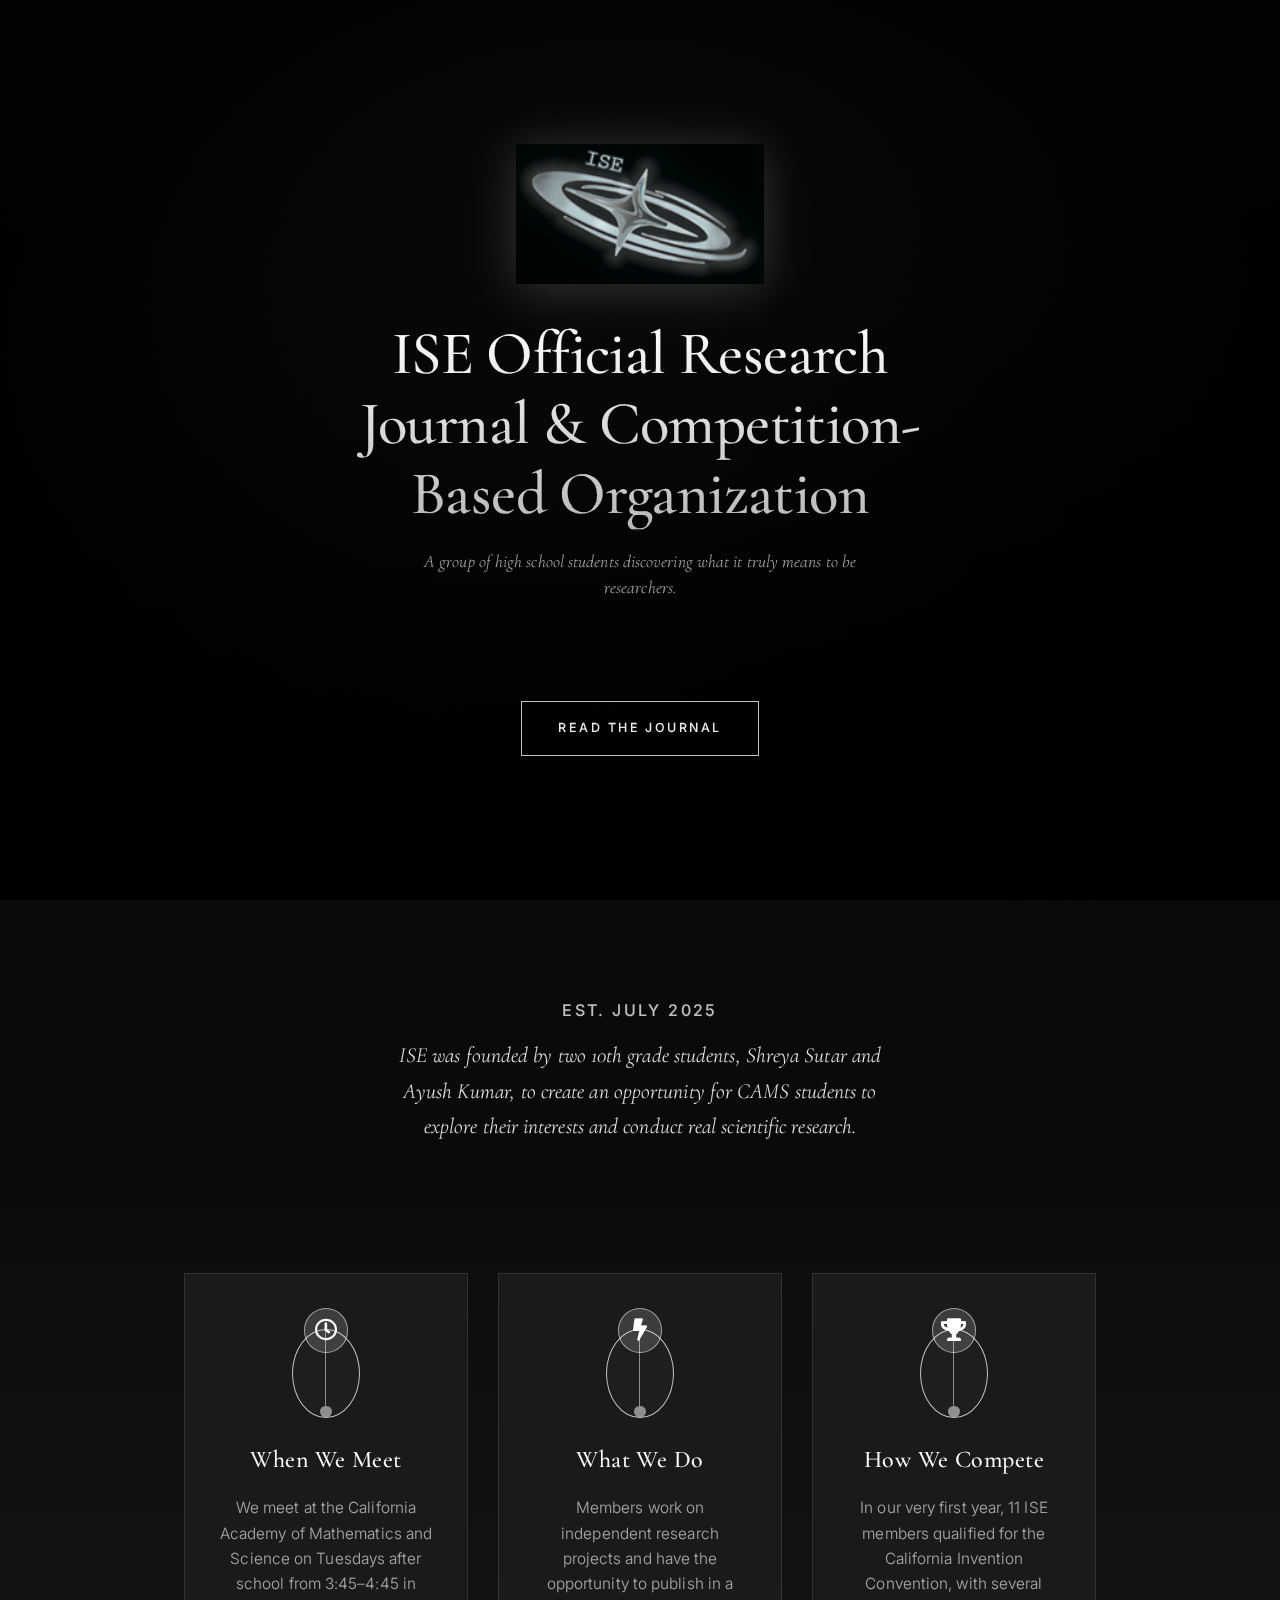
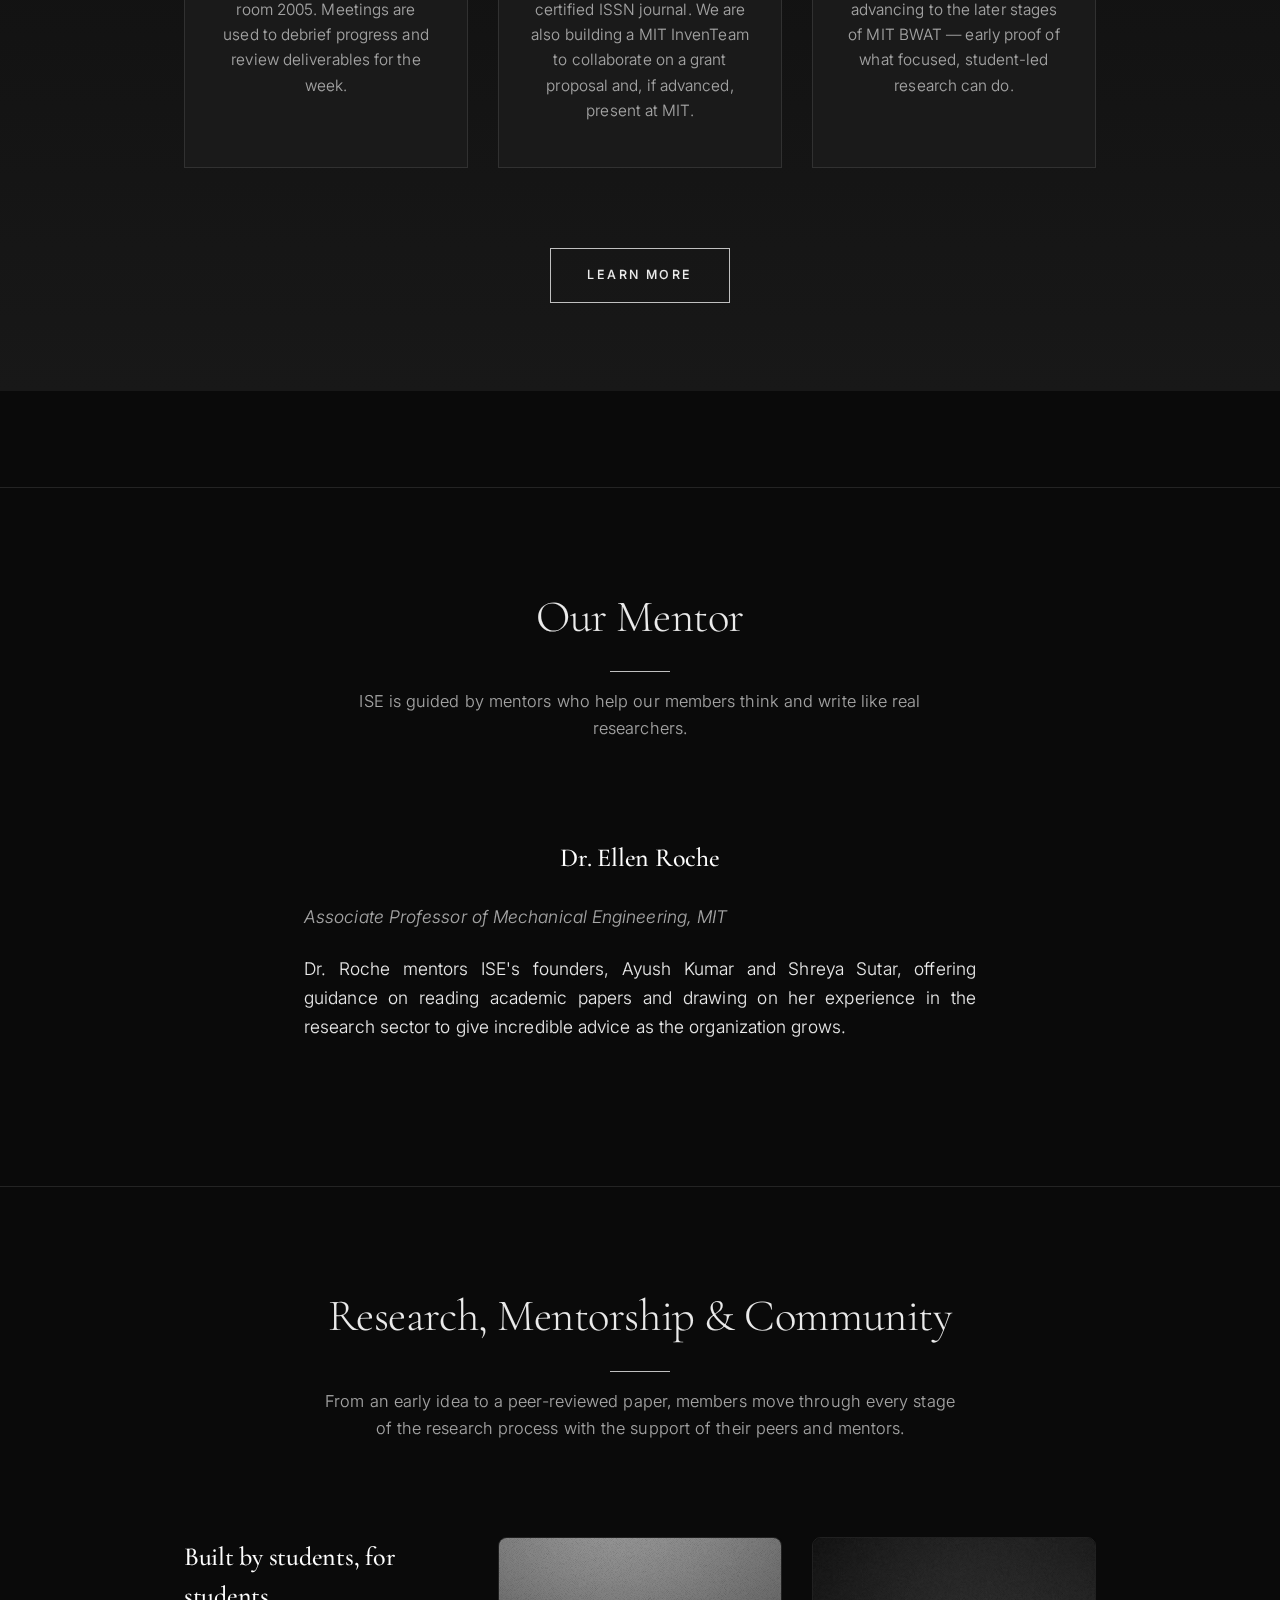
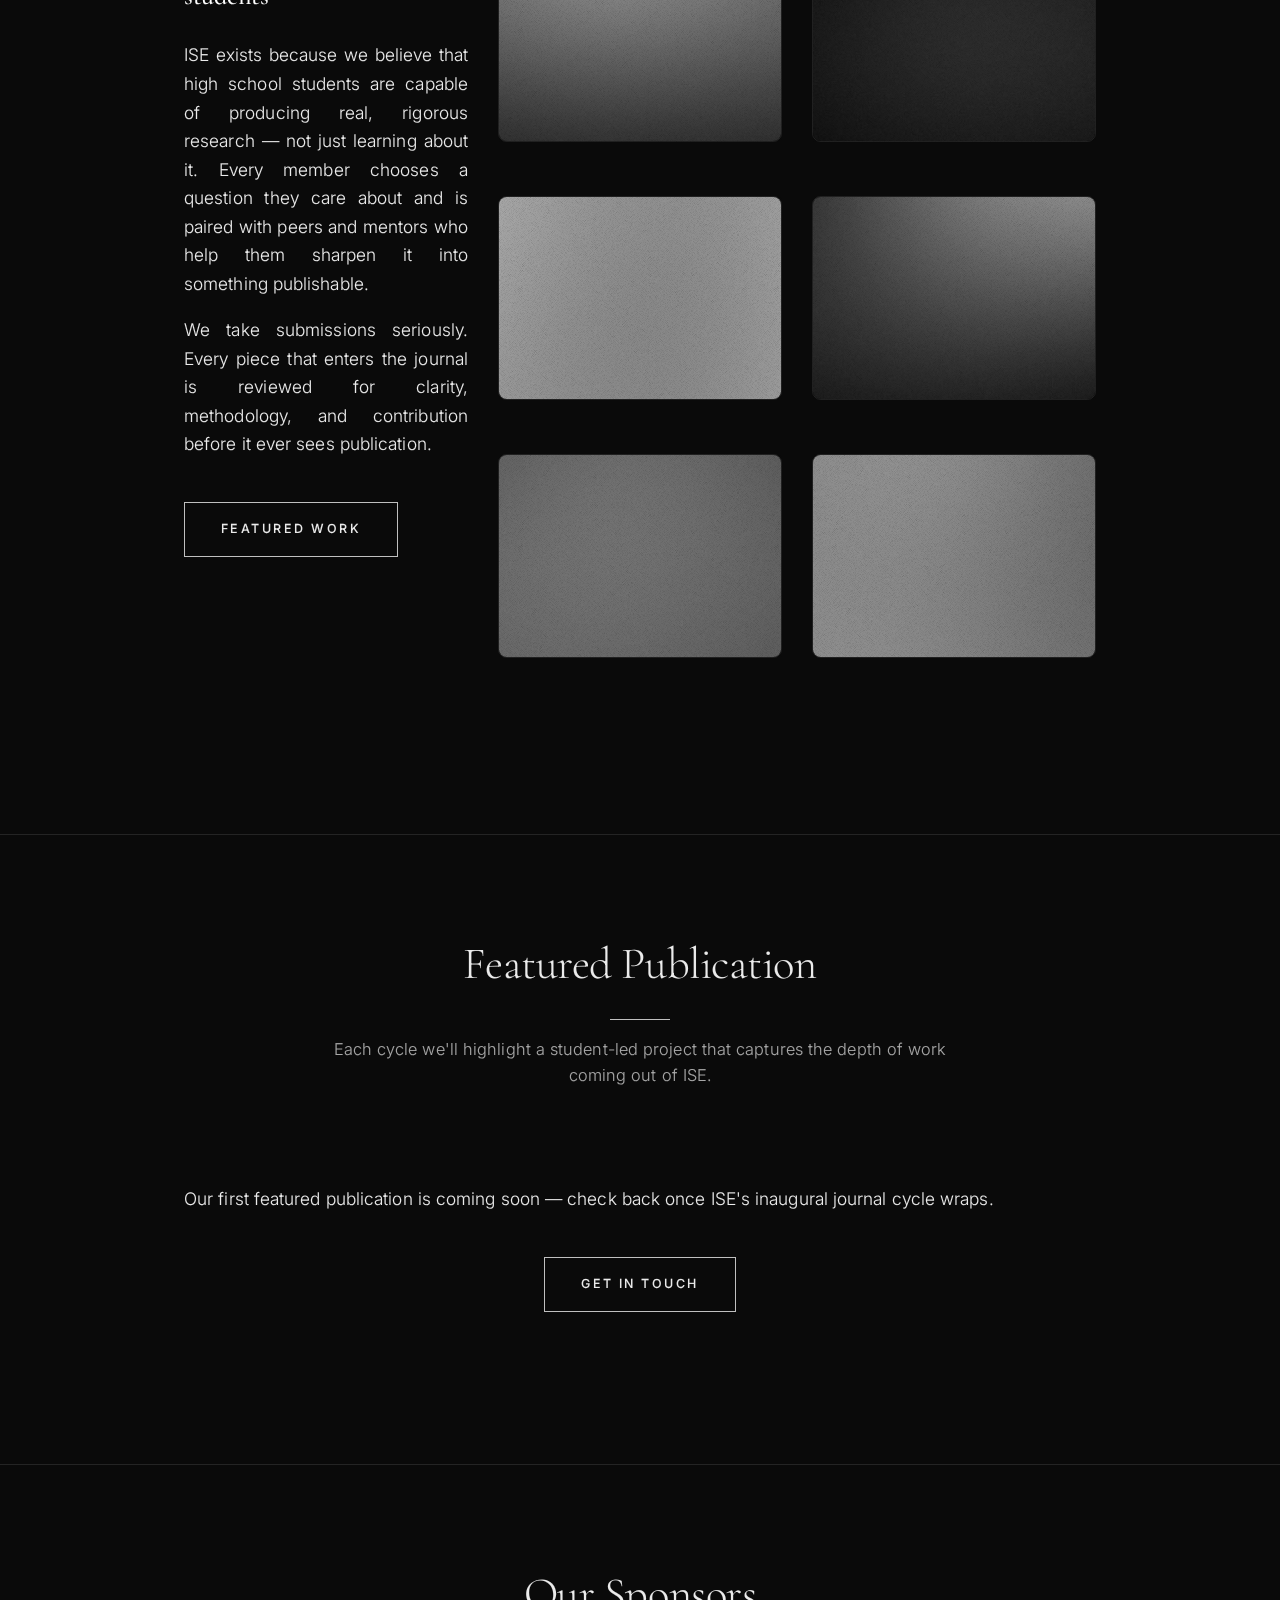
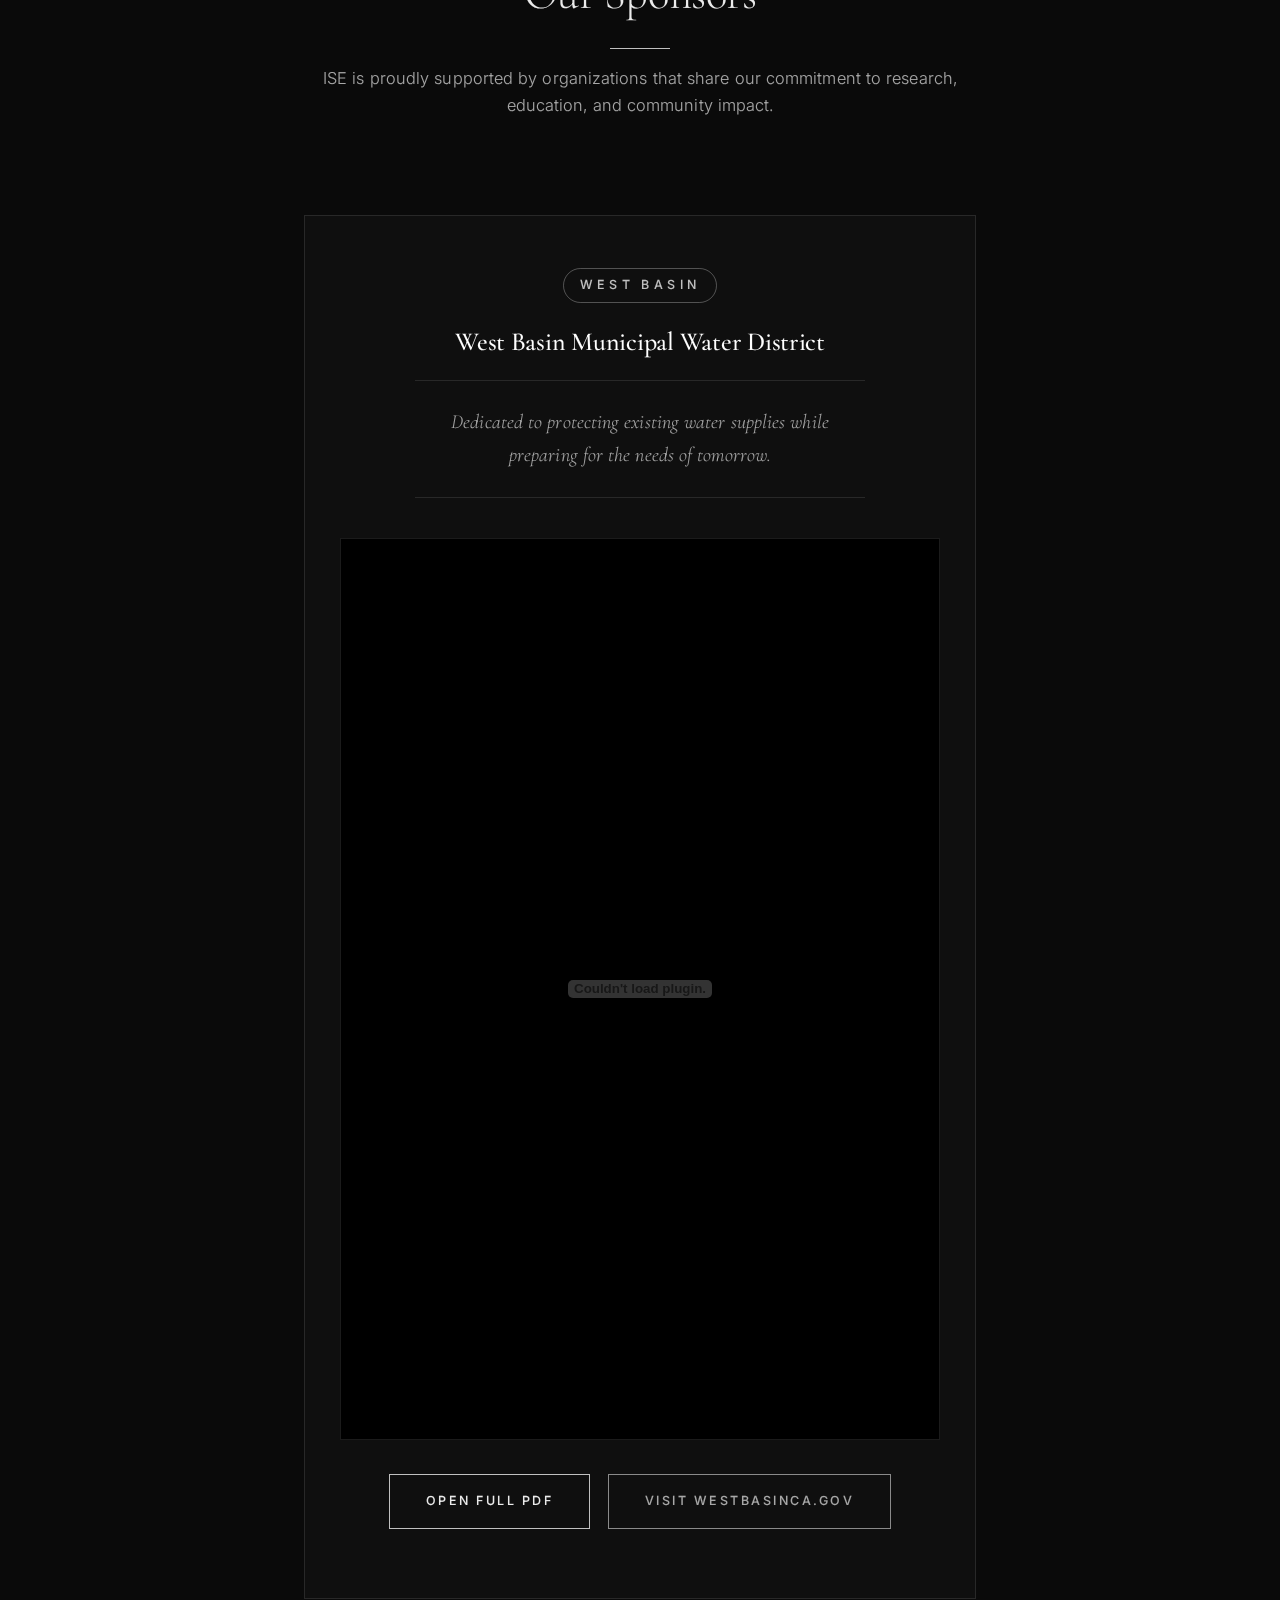
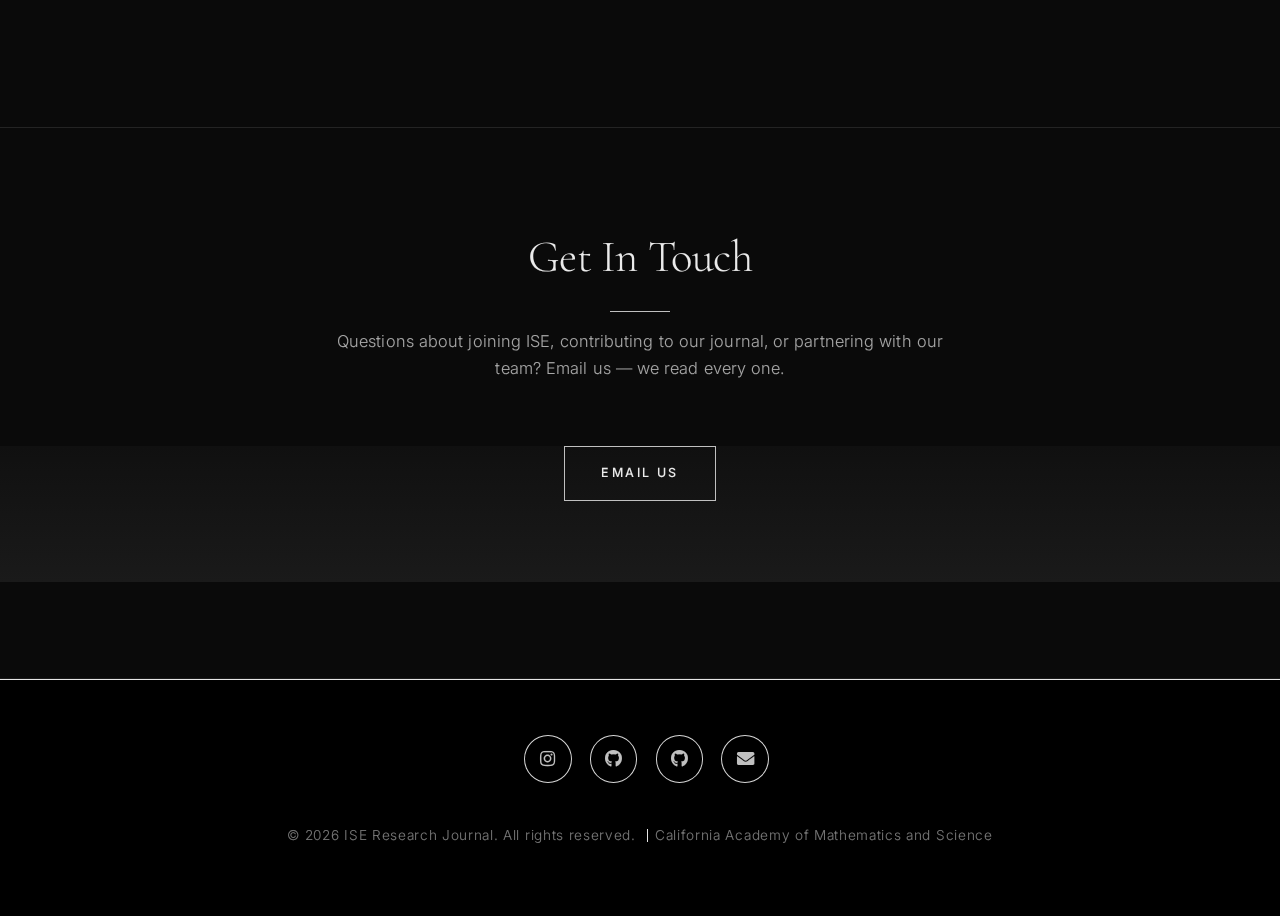
==== commit 9ffcb8ee: "Restore original index.html" ====
--- a/index.html
+++ b/index.html
@@ -1,729 +1,505 @@
 <!DOCTYPE HTML>
-<html lang="en">
-<head>
-  <title>ISE Official Research Journal &amp; Competition-Based Organization</title>
-  <meta charset="utf-8" />
-  <meta name="viewport" content="width=device-width, initial-scale=1" />
-  <meta name="description" content="ISE is a student-founded research journal at CAMS, giving high school students the opportunity to conduct and publish real scientific research — reviewed by MIT professors and ISSN-certified." />
-  <link rel="icon" type="image/png" href="images/ISE_image.png" />
-  <meta property="og:title" content="ISE Official Research Journal" />
-  <meta property="og:description" content="High school students doing real, peer-reviewed research." />
-  <meta property="og:image" content="images/header.jpg" />
-  <meta property="og:type" content="website" />
-  <link rel="stylesheet" href="assets/css/main.css" />
-  <link rel="preconnect" href="https://fonts.googleapis.com">
-  <link rel="preconnect" href="https://fonts.gstatic.com" crossorigin>
-  <link href="https://fonts.googleapis.com/css2?family=Cormorant+Garamond:ital,wght@0,300;0,400;0,500;0,600;1,300;1,400;1,500&family=DM+Sans:wght@300;400;500&display=swap" rel="stylesheet">
-
-  <style>
-    /* ===== ISE Design System v3 — Navy & Gold ============================= */
-    :root {
-      --navy:       #080F1A;
-      --navy-2:     #0C1623;
-      --navy-3:     #101E2D;
-      --navy-4:     #152438;
-      --gold:       #C4A028;
-      --gold-lt:    #D4B545;
-      --gold-dim:   rgba(196,160,40,0.15);
-      --text:       #E8EEF5;
-      --text-2:     #8FA8C0;
-      --text-3:     #4A6478;
-      --border:     rgba(255,255,255,0.06);
-      --border-g:   rgba(196,160,40,0.2);
-      --ff-serif:   'Cormorant Garamond', Georgia, 'Times New Roman', serif;
-      --ff-sans:    'DM Sans', -apple-system, BlinkMacSystemFont, 'Segoe UI', sans-serif;
-      --max-w:      1140px;
-    }
-
-    *, *::before, *::after { box-sizing: border-box; margin: 0; padding: 0; }
-    html { scroll-behavior: smooth; }
-
-    body, body.is-preload {
-      background: var(--navy);
-      color: var(--text);
-      font-family: var(--ff-serif);
-      font-weight: 400;
-      line-height: 1.7;
-      -webkit-font-smoothing: antialiased;
-      overflow-x: hidden;
-    }
-
-    a { text-decoration: none; transition: color .2s, opacity .2s; }
-    img { display: block; max-width: 100%; }
-
-    .wrap    { width: 100%; max-width: var(--max-w); margin: 0 auto; padding: 0 2.5rem; }
-    .wrap-sm { width: 100%; max-width: 700px; margin: 0 auto; padding: 0 2.5rem; }
-
-    .rv {
-      opacity: 0;
-      transform: translateY(18px);
-      transition: opacity .75s ease, transform .75s ease;
-    }
-    .rv.in { opacity: 1; transform: none; }
-    .rv-d1 { transition-delay: .1s; }
-    .rv-d2 { transition-delay: .22s; }
-    .rv-d3 { transition-delay: .34s; }
-
-    .main { background: transparent !important; padding: 0 !important; }
-    .main > header { background: transparent !important; }
-    .content, .content.dark, .content.style1, .content.style2,
-    .content.style3, .content.style4 { background: transparent !important; }
-
-    .label {
-      font-family: var(--ff-sans);
-      font-size: .65rem;
-      font-weight: 500;
-      letter-spacing: .28em;
-      text-transform: uppercase;
-      color: var(--gold);
-    }
-
-    .btn {
-      display: inline-flex;
-      align-items: center;
-      gap: .5rem;
-      font-family: var(--ff-sans);
-      font-size: .7rem;
-      font-weight: 500;
-      letter-spacing: .2em;
-      text-transform: uppercase;
-      padding: .9rem 2rem;
-      border: 1px solid transparent;
-      cursor: pointer;
-      transition: all .22s ease;
-      text-decoration: none;
-    }
-    .btn-gold {
-      background: var(--gold);
-      color: var(--navy);
-      border-color: var(--gold);
-    }
-    .btn-gold:hover {
-      background: var(--gold-lt);
-      border-color: var(--gold-lt);
-      color: var(--navy);
-      transform: translateY(-2px);
-    }
-    .btn-outline {
-      background: transparent;
-      color: var(--text);
-      border-color: rgba(255,255,255,.2);
-    }
-    .btn-outline:hover {
-      border-color: var(--gold);
-      color: var(--gold);
-      transform: translateY(-2px);
-    }
-    .btn-outline-gold {
-      background: transparent;
-      color: var(--gold);
-      border-color: var(--border-g);
-    }
-    .btn-outline-gold:hover {
-      background: var(--gold-dim);
-      border-color: var(--gold);
-      color: var(--gold-lt);
-      transform: translateY(-2px);
-    }
-    .button {
-      display: inline-flex; align-items: center;
-      font-family: var(--ff-sans); font-size: .7rem; font-weight: 500;
-      letter-spacing: .2em; text-transform: uppercase; padding: .9rem 2rem;
-      border: 1px solid rgba(255,255,255,.18); color: var(--text);
-      background: transparent; text-decoration: none;
-      transition: all .22s ease;
-    }
-    .button:hover { border-color: var(--gold); color: var(--gold); }
-
-    /* NAV */
-    #site-nav {
-      position: fixed;
-      top: 0; left: 0; right: 0; z-index: 200;
-      display: flex;
-      align-items: center;
-      justify-content: space-between;
-      padding: 1.1rem 2.5rem;
-      background: rgba(8,15,26,.9);
-      backdrop-filter: blur(16px);
-      -webkit-backdrop-filter: blur(16px);
-      border-bottom: 1px solid var(--border);
-      transition: background .3s;
-    }
-    #site-nav.scrolled { background: rgba(8,15,26,.98); }
-    .nav-brand {
-      display: flex; align-items: center; gap: .8rem;
-      color: var(--text);
-      font-family: var(--ff-serif); font-size: 1rem; font-weight: 400; letter-spacing: .02em;
-    }
-    .nav-brand img { width: 28px; height: 28px; object-fit: contain; }
-    .nav-links {
-      display: flex; align-items: center; gap: 2rem; list-style: none;
-    }
-    .nav-links a {
-      font-family: var(--ff-sans); font-size: .68rem; font-weight: 400;
-      letter-spacing: .18em; text-transform: uppercase; color: var(--text-2);
-      transition: color .2s;
-    }
-    .nav-links a:hover { color: var(--text); }
-    .nav-links .nav-cta {
-      color: var(--gold) !important;
-      border: 1px solid var(--border-g);
-      padding: .45rem 1rem;
-      transition: background .2s, color .2s;
-    }
-    .nav-links .nav-cta:hover {
-      background: var(--gold-dim);
-      color: var(--gold-lt) !important;
-    }
-    @media (max-width: 620px) {
-      .nav-hide { display: none; }
-      #site-nav { padding: 1rem 1.5rem; }
-    }
-
-    /* HERO */
-    #hero {
-      min-height: 100vh;
-      display: flex;
-      flex-direction: column;
-      align-items: center;
-      justify-content: center;
-      text-align: center;
-      padding: 8rem 2.5rem 6rem;
-      background: var(--navy);
-      position: relative;
-      overflow: hidden;
-    }
-    #hero::before {
-      content: '';
-      position: absolute; inset: 0;
-      background: radial-gradient(ellipse 60% 60% at 50% 40%, rgba(196,160,40,.07) 0%, transparent 70%);
-      pointer-events: none;
-    }
-    .hero-logo {
-      width: 100px; height: 100px;
-      object-fit: contain;
-      margin: 0 auto 2.5rem;
-      opacity: .92;
-      animation: fade-in .9s .1s both;
-    }
-    @keyframes fade-in {
-      from { opacity: 0; transform: translateY(12px); }
-      to   { opacity: .92; transform: none; }
-    }
-    .hero-label {
-      display: block;
-      font-family: var(--ff-sans);
-      font-size: .65rem;
-      font-weight: 400;
-      letter-spacing: .38em;
-      text-transform: uppercase;
-      color: var(--gold);
-      margin-bottom: 1.5rem;
-      animation: fade-in .9s .2s both;
-    }
-    .hero-title {
-      font-family: var(--ff-serif);
-      font-size: clamp(2.4rem, 6vw, 5rem);
-      font-weight: 300;
-      line-height: 1.12;
-      letter-spacing: -.015em;
-      color: var(--text);
-      margin-bottom: .75rem;
-      animation: fade-in .9s .3s both;
-    }
-    .hero-title em {
-      font-style: italic;
-      color: var(--text-2);
-    }
-    .hero-divider {
-      display: block;
-      width: 1px; height: 48px;
-      background: linear-gradient(to bottom, var(--gold), transparent);
-      margin: 1.75rem auto;
-      animation: fade-in .9s .4s both;
-    }
-    .hero-sub {
-      font-family: var(--ff-serif);
-      font-style: italic;
-      font-size: clamp(1rem, 2vw, 1.2rem);
-      color: var(--text-2);
-      max-width: 48ch;
-      margin: 0 auto 2.75rem;
-      line-height: 1.72;
-      animation: fade-in .9s .45s both;
-    }
-    .hero-actions {
-      display: flex; gap: .9rem; justify-content: center; flex-wrap: wrap;
-      animation: fade-in .9s .55s both;
-    }
-    .hero-credentials {
-      margin-top: 4rem;
-      display: flex;
-      align-items: center;
-      justify-content: center;
-      gap: 2.5rem;
-      flex-wrap: wrap;
-      animation: fade-in .9s .65s both;
-    }
-    .hero-cred {
-      display: flex; flex-direction: column; align-items: center; gap: .25rem;
-      border-left: 1px solid var(--border);
-      padding-left: 2.5rem;
-    }
-    .hero-cred:first-child { border-left: none; padding-left: 0; }
-    .hero-cred-val {
-      font-family: var(--ff-serif); font-size: 1.3rem; font-weight: 500; color: var(--text);
-    }
-    .hero-cred-lbl {
-      font-family: var(--ff-sans); font-size: .6rem; font-weight: 400;
-      letter-spacing: .2em; text-transform: uppercase; color: var(--text-3);
-    }
-
-    /* FOUNDERS */
-    #founders {
-      background: var(--navy-2);
-      padding: 7rem 2.5rem;
-      text-align: center;
-      border-top: 1px solid var(--border);
-      border-bottom: 1px solid var(--border);
-    }
-    .founders-inner { max-width: 680px; margin: 0 auto; }
-    .founders-text {
-      font-family: var(--ff-serif);
-      font-style: italic;
-      font-size: clamp(1.15rem, 2.5vw, 1.55rem);
-      color: var(--text);
-      line-height: 1.75;
-      font-weight: 300;
-      margin-top: 1.75rem;
-    }
-    .founders-text strong {
-      font-style: normal; font-weight: 500; color: var(--text);
-    }
-    .founders-meta {
-      margin-top: 2.5rem;
-      font-family: var(--ff-sans);
-      font-size: .62rem;
-      font-weight: 400;
-      letter-spacing: .22em;
-      text-transform: uppercase;
-      color: var(--text-3);
-    }
-
-    /* PUBLISH WITH US */
-    #publish {
-      background: var(--navy);
-      padding: 7rem 2.5rem;
-      border-bottom: 1px solid var(--border);
-    }
-    .publish-card {
-      max-width: 860px;
-      margin: 0 auto;
-      border: 1px solid var(--border);
-      display: grid;
-      grid-template-columns: 1fr 1fr;
-    }
-    .publish-left {
-      padding: 4rem 3.5rem;
-      border-right: 1px solid var(--border);
-    }
-    .publish-left .label { margin-bottom: 1.5rem; display: block; }
-    .publish-h2 {
-      font-family: var(--ff-serif);
-      font-size: clamp(2rem, 4vw, 3rem);
-      font-weight: 300;
-      color: var(--text);
-      line-height: 1.1;
-      margin-bottom: 1.4rem;
-    }
-    .publish-h2 em { font-style: italic; }
-    .publish-body {
-      font-family: var(--ff-serif);
-      font-size: .98rem;
-      color: var(--text-2);
-      line-height: 1.85;
-      margin-bottom: 2.25rem;
-    }
-    .publish-actions { display: flex; gap: .75rem; flex-wrap: wrap; }
-    .publish-right {
-      padding: 4rem 3rem;
-      display: flex;
-      flex-direction: column;
-      justify-content: center;
-    }
-    .cred-row {
-      padding: 1.3rem 0;
-      border-bottom: 1px solid var(--border);
-      display: flex; flex-direction: column; gap: .2rem;
-    }
-    .cred-row:first-child { padding-top: 0; }
-    .cred-row:last-child { border-bottom: none; padding-bottom: 0; }
-    .cred-lbl {
-      font-family: var(--ff-sans); font-size: .58rem; font-weight: 500;
-      letter-spacing: .22em; text-transform: uppercase; color: var(--gold);
-    }
-    .cred-val {
-      font-family: var(--ff-serif); font-size: 1.1rem; font-weight: 500; color: var(--text);
-    }
-    .cred-sub { font-family: var(--ff-serif); font-style: italic; font-size: .88rem; color: var(--text-2); }
-    @media (max-width: 700px) {
-      .publish-card { grid-template-columns: 1fr; }
-      .publish-left { border-right: none; border-bottom: 1px solid var(--border); padding: 3rem 2rem; }
-      .publish-right { padding: 3rem 2rem; }
-    }
-
-    /* MENTOR */
-    #mentor {
-      background: var(--navy-3);
-      padding: 7rem 2.5rem;
-      border-bottom: 1px solid var(--border);
-    }
-    .mentor-inner {
-      max-width: 820px; margin: 0 auto;
-      display: grid; grid-template-columns: 1fr 2fr; gap: 5rem; align-items: center;
-    }
-    .mentor-id { border-right: 1px solid var(--border); padding-right: 5rem; }
-    .mentor-tag {
-      font-family: var(--ff-sans); font-size: .62rem; font-weight: 500;
-      letter-spacing: .22em; text-transform: uppercase; color: var(--gold);
-      display: block; margin-bottom: 1rem;
-    }
-    .mentor-name {
-      font-family: var(--ff-serif); font-size: clamp(1.6rem, 3vw, 2.4rem);
-      font-weight: 400; color: var(--text); line-height: 1.1; margin-bottom: .5rem;
-    }
-    .mentor-role {
-      font-family: var(--ff-serif); font-style: italic;
-      font-size: .92rem; color: var(--text-2); line-height: 1.6;
-    }
-    .mentor-quote {
-      font-family: var(--ff-serif); font-style: italic;
-      font-size: clamp(1rem, 2vw, 1.2rem); color: var(--text-2); line-height: 1.85;
-    }
-    @media (max-width: 650px) {
-      .mentor-inner { grid-template-columns: 1fr; gap: 2.5rem; }
-      .mentor-id { border-right: none; border-bottom: 1px solid var(--border); padding-right: 0; padding-bottom: 2.5rem; }
-    }
-
-    /* COMMUNITY */
-    #community {
-      background: var(--navy-2);
-      padding: 7rem 2.5rem;
-      border-bottom: 1px solid var(--border);
-      text-align: center;
-    }
-    .community-inner { max-width: 600px; margin: 0 auto; }
-    .community-h2 {
-      font-family: var(--ff-serif); font-size: clamp(1.9rem, 4vw, 2.8rem);
-      font-weight: 300; color: var(--text); margin: 1.5rem 0 1.25rem;
-    }
-    .community-body {
-      font-family: var(--ff-serif); font-style: italic;
-      font-size: 1.05rem; color: var(--text-2); line-height: 1.85;
-      margin-bottom: 2.5rem;
-    }
-
-    /* FEATURED */
-    #featured {
-      background: var(--navy);
-      padding: 7rem 2.5rem;
-      text-align: center;
-      border-bottom: 1px solid var(--border);
-    }
-    .featured-inner { max-width: 520px; margin: 0 auto; }
-    .featured-h2 {
-      font-family: var(--ff-serif); font-size: clamp(1.9rem, 4vw, 2.8rem);
-      font-weight: 300; color: var(--text); margin: 1.5rem 0 1rem;
-    }
-    .featured-pill {
-      display: inline-block;
-      border: 1px solid var(--border-g);
-      color: var(--gold);
-      font-family: var(--ff-sans); font-size: .6rem; font-weight: 500;
-      letter-spacing: .22em; text-transform: uppercase;
-      padding: .3rem .9rem; margin-bottom: 1.5rem;
-    }
-    .featured-body {
-      font-family: var(--ff-serif); font-style: italic;
-      font-size: 1.05rem; color: var(--text-2); line-height: 1.85;
-      margin-bottom: 2.25rem;
-    }
-
-    /* SPONSORS */
-    #sponsors {
-      background: var(--navy-2);
-      padding: 7rem 2.5rem;
-      border-bottom: 1px solid var(--border);
-    }
-    .sponsors-hdr { text-align: center; margin-bottom: 3.5rem; }
-    .sponsors-h2 {
-      font-family: var(--ff-serif); font-size: clamp(1.6rem, 3vw, 2.2rem);
-      font-weight: 300; color: var(--text); margin: 1.25rem 0 .75rem;
-    }
-    .sponsors-sub {
-      font-family: var(--ff-serif); font-style: italic;
-      font-size: .98rem; color: var(--text-2); max-width: 48ch; margin: 0 auto;
-    }
-    .sponsor-card {
-      max-width: 780px; margin: 0 auto;
-      border: 1px solid var(--border); padding: 3rem;
-    }
-    .sponsor-mark {
-      font-family: var(--ff-sans); font-size: .6rem; font-weight: 500;
-      letter-spacing: .24em; text-transform: uppercase; color: var(--gold);
-      display: block; margin-bottom: .9rem;
-    }
-    .sponsor-name {
-      font-family: var(--ff-serif); font-size: clamp(1.3rem, 2.5vw, 1.9rem);
-      font-weight: 400; color: var(--text); margin-bottom: 1.25rem;
-    }
-    .sponsor-quote {
-      font-family: var(--ff-serif); font-style: italic;
-      font-size: .98rem; color: var(--text-2); line-height: 1.75;
-      border-left: 1px solid var(--gold); padding-left: 1.25rem;
-      margin: 0 0 2rem; max-width: 52ch;
-    }
-    .sponsor-pdf-wrap {
-      margin-bottom: 2rem; border: 1px solid var(--border); overflow: hidden;
-    }
-    .sponsor-pdf-wrap object,
-    .sponsor-pdf-wrap embed { width: 100%; height: 480px; display: block; }
-    .sponsor-pdf-fallback {
-      padding: 2rem; text-align: center; font-size: .9rem; color: var(--text-2);
-    }
-    .sponsor-pdf-fallback a { color: var(--gold); }
-    .sponsor-actions { display: flex; gap: .75rem; flex-wrap: wrap; }
-
-    /* CONTACT */
-    #contact {
-      background: var(--navy);
-      padding: 8rem 2.5rem;
-      text-align: center;
-      border-bottom: 1px solid var(--border);
-    }
-    .contact-h2 {
-      font-family: var(--ff-serif); font-size: clamp(2.2rem, 5vw, 4rem);
-      font-weight: 300; color: var(--text); margin: 1.25rem 0 .9rem;
-    }
-    .contact-sub {
-      font-family: var(--ff-serif); font-style: italic;
-      font-size: 1.1rem; color: var(--text-2); max-width: 46ch; margin: 0 auto 2.75rem;
-      line-height: 1.72;
-    }
-
-    /* FOOTER */
-    #site-footer {
-      background: #050C15;
-      padding: 2.75rem 2.5rem;
-      border-top: 1px solid var(--border);
-    }
-    .footer-inner {
-      max-width: var(--max-w); margin: 0 auto;
-      display: flex; align-items: center; justify-content: space-between;
-      gap: 2rem; flex-wrap: wrap;
-    }
-    .footer-brand {
-      display: flex; align-items: center; gap: .75rem;
-      font-family: var(--ff-serif); font-size: .95rem; color: var(--text-3);
-    }
-    .footer-brand img { width: 20px; height: 20px; object-fit: contain; opacity: .4; }
-    .footer-copy { font-family: var(--ff-sans); font-size: .68rem; color: var(--text-3); letter-spacing: .05em; }
-    .footer-icons { display: flex; gap: 1.5rem; list-style: none; align-items: center; }
-    .footer-icons a {
-      color: var(--text-3); font-size: .9rem;
-      transition: color .2s, transform .2s; display: inline-block;
-    }
-    .footer-icons a:hover { color: var(--gold); transform: translateY(-2px); }
-    @media (max-width: 560px) {
-      .footer-inner { flex-direction: column; align-items: flex-start; gap: 1.25rem; }
-    }
-  </style>
-</head>
-<body class="is-preload">
-
-  <nav id="site-nav">
-    <a href="index.html" class="nav-brand">
-      <img src="images/ISE_image.png" alt="ISE Logo">
-      ISE Research Journal
-    </a>
-    <ul class="nav-links">
-      <li class="nav-hide"><a href="#publish" class="scrolly">Publish</a></li>
-      <li class="nav-hide"><a href="#mentor" class="scrolly">Mentor</a></li>
-      <li><a href="publish.html">Submit</a></li>
-      <li><a href="mailto:iseofficialjournal@gmail.com" class="nav-cta">Email Us</a></li>
-    </ul>
-  </nav>
-
-  <section id="hero">
-    <img src="images/ISE_image.png" alt="ISE Logo" class="hero-logo">
-    <span class="hero-label">ISE Official Research Journal</span>
-    <h1 class="hero-title">High school students.<br><em>Real research.</em></h1>
-    <span class="hero-divider"></span>
-    <p class="hero-sub">A student-founded STEM journal at CAMS &mdash; peer-reviewed by MIT professors, ISSN-certified, and open to every high school student.</p>
-    <div class="hero-actions">
-      <a href="https://drive.google.com/file/d/1ZbXNEr56wgRQEBzD4_aUhIesoJZzXqxv/view?usp=sharing" class="btn btn-gold" target="_blank" rel="noopener">Read the Journal</a>
-      <a href="publish.html" class="btn btn-outline">Submit Your Paper</a>
-    </div>
-    <div class="hero-credentials">
-      <div class="hero-cred">
-        <span class="hero-cred-val">ISSN</span>
-        <span class="hero-cred-lbl">Certified</span>
-      </div>
-      <div class="hero-cred">
-        <span class="hero-cred-val">MIT</span>
-        <span class="hero-cred-lbl">Faculty Review</span>
-      </div>
-      <div class="hero-cred">
-        <span class="hero-cred-val">9 &ndash; 12</span>
-        <span class="hero-cred-lbl">All Grades Welcome</span>
-      </div>
-      <div class="hero-cred">
-        <span class="hero-cred-val">2025</span>
-        <span class="hero-cred-lbl">Est. at CAMS</span>
-      </div>
-    </div>
-  </section>
-
-  <section id="founders">
-    <div class="founders-inner rv">
-      <span class="label">Our Story</span>
-      <p class="founders-text">ISE was founded by <strong>Shreya Sutar and Ayush Kumar</strong> &mdash; two 10th graders at CAMS &mdash; to give high school students a real chance to explore their interests and conduct genuine scientific research. Not a simulation. Not a club project. A real journal, reviewed by real professors.</p>
-      <p class="founders-meta">Est. July 2025 &nbsp;&middot;&nbsp; California Academy of Mathematics and Science</p>
-    </div>
-  </section>
-
-  <section id="publish">
-    <div class="wrap rv">
-      <div class="publish-card">
-        <div class="publish-left">
-          <span class="label">Research Journal</span>
-          <h2 class="publish-h2">Publish<br><em>with us.</em></h2>
-          <p class="publish-body">ISE is an ISSN-certified publication open to any high school student with original research to share. Papers are reviewed by MIT professors and evaluated on clarity, methodology, and contribution &mdash; not school, name, or prior experience.</p>
-          <div class="publish-actions">
-            <a href="publish.html" class="btn btn-gold">Templates &amp; Info</a>
-            <a href="mailto:iseofficialjournal@gmail.com?subject=ISE%20Journal%20Submission" class="btn btn-outline">Submit a Paper</a>
-          </div>
-        </div>
-        <div class="publish-right rv rv-d2">
-          <div class="cred-row">
-            <span class="cred-lbl">Reviewed By</span>
-            <span class="cred-val">Dr. Ellen Roche</span>
-            <span class="cred-sub">Associate Professor of Mechanical Engineering, MIT</span>
-          </div>
-          <div class="cred-row">
-            <span class="cred-lbl">Certification</span>
-            <span class="cred-val">ISSN Certified</span>
-            <span class="cred-sub">Indexed and formally registered</span>
-          </div>
-          <div class="cred-row">
-            <span class="cred-lbl">Open To</span>
-            <span class="cred-val">All High School Students</span>
-            <span class="cred-sub">Grades 9&ndash;12 &middot; All STEM disciplines</span>
-          </div>
-          <div class="cred-row">
-            <span class="cred-lbl">Experience Required</span>
-            <span class="cred-val">None</span>
-            <span class="cred-sub">Solo or co-authored &middot; Any paper type</span>
-          </div>
-        </div>
-      </div>
-    </div>
-  </section>
-
-  <section id="mentor">
-    <div class="mentor-inner wrap">
-      <div class="mentor-id rv">
-        <span class="mentor-tag">Faculty Mentor</span>
-        <h3 class="mentor-name">Dr. Ellen<br>Roche</h3>
-        <p class="mentor-role">Associate Professor of Mechanical Engineering<br>MIT</p>
-      </div>
-      <p class="mentor-quote rv rv-d2">Dr. Roche mentors ISE's founders, Ayush Kumar and Shreya Sutar, offering guidance on reading academic papers and drawing on her deep experience in the research sector to give meaningful advice as the organization grows.</p>
-    </div>
-  </section>
-
-  <section id="community">
-    <div class="community-inner rv">
-      <span class="label">Built by Students, For Students</span>
-      <h2 class="community-h2">Research, Mentorship &amp; Community</h2>
-      <p class="community-body">ISE exists because we believe high school students are capable of producing real, rigorous research &mdash; not just learning about it. Every member chooses a question they care about and is guided through every stage of the research process, from question to publication.</p>
-      <a href="#featured" class="btn btn-outline-gold scrolly">Featured Work</a>
-    </div>
-  </section>
-
-  <section id="featured">
-    <div class="featured-inner rv">
-      <span class="label">Featured Publication</span>
-      <h2 class="featured-h2">First Issue</h2>
-      <span class="featured-pill">Coming Soon</span>
-      <p class="featured-body">Our first featured publication is on its way &mdash; check back once ISE's inaugural journal cycle wraps.</p>
-      <a href="#contact" class="btn btn-outline scrolly">Get In Touch</a>
-    </div>
-  </section>
-
-  <section id="sponsors">
-    <div class="sponsors-hdr rv">
-      <span class="label">Our Sponsors</span>
-      <h2 class="sponsors-h2">Supporting Real Research</h2>
-      <p class="sponsors-sub">ISE is proudly supported by organizations that share our commitment to research, education, and community impact.</p>
-    </div>
-    <div class="wrap rv rv-d1">
-      <div class="sponsor-card">
-        <span class="sponsor-mark">Sponsor</span>
-        <h3 class="sponsor-name">West Basin Municipal Water District</h3>
-        <blockquote class="sponsor-quote">Dedicated to protecting existing water supplies while preparing for the needs of tomorrow.</blockquote>
-        <div class="sponsor-pdf-wrap">
-          <object data="assets/pdf/west-basin-sponsorship.pdf" type="application/pdf">
-            <embed src="assets/pdf/west-basin-sponsorship.pdf" type="application/pdf">
-            <p class="sponsor-pdf-fallback">Your browser can't display the PDF inline. <a href="assets/pdf/west-basin-sponsorship.pdf" target="_blank" rel="noopener">Open the West Basin sponsorship ad</a> in a new tab.</p>
-          </object>
-        </div>
-        <div class="sponsor-actions">
-          <a href="assets/pdf/west-basin-sponsorship.pdf" class="btn btn-outline" target="_blank" rel="noopener">Open Full PDF</a>
-          <a href="https://www.westbasinca.gov" class="btn btn-outline" target="_blank" rel="noopener">Visit WestBasinCA.gov</a>
-        </div>
-      </div>
-    </div>
-  </section>
-
-  <section id="contact">
-    <div class="wrap-sm rv">
-      <span class="label">Contact</span>
-      <h2 class="contact-h2">Get in touch.</h2>
-      <p class="contact-sub">Questions about joining ISE, contributing to our journal, or partnering with our team? We read every message.</p>
-      <a href="mailto:iseofficialjournal@gmail.com" class="btn btn-gold">Email Us</a>
-    </div>
-  </section>
-
-  <footer id="site-footer">
-    <div class="footer-inner">
-      <div class="footer-brand">
-        <img src="images/ISE_image.png" alt="ISE">
-        ISE Research Journal
-      </div>
-      <span class="footer-copy">&copy; 2026 ISE &middot; California Academy of Mathematics and Science</span>
-      <ul class="footer-icons">
-        <li><a href="https://www.instagram.com/cams.ise.official/" target="_blank" rel="noopener" aria-label="Instagram" class="icon brands fa-instagram"><span class="label">Instagram</span></a></li>
-        <li><a href="https://github.com/ShreyaSutar-engi" target="_blank" rel="noopener" aria-label="GitHub" class="icon brands fa-github"><span class="label">GitHub</span></a></li>
-        <li><a href="mailto:iseofficialjournal@gmail.com" aria-label="Email" class="icon solid fa-envelope"><span class="label">Email</span></a></li>
-      </ul>
-    </div>
-  </footer>
-
-  <script src="assets/js/jquery.min.js"></script>
-  <script src="assets/js/jquery.scrolly.min.js"></script>
-  <script src="assets/js/browser.min.js"></script>
-  <script src="assets/js/breakpoints.min.js"></script>
-  <script src="assets/js/util.js"></script>
-  <script src="assets/js/main.js"></script>
-  <script>
-    const ro = new IntersectionObserver((entries) => {
-      entries.forEach(e => {
-        if (e.isIntersecting) { e.target.classList.add('in'); ro.unobserve(e.target); }
-      });
-    }, { threshold: 0.1, rootMargin: '0px 0px -30px 0px' });
-    document.querySelectorAll('.rv').forEach(el => ro.observe(el));
-    const nav = document.getElementById('site-nav');
-    window.addEventListener('scroll', () => nav.classList.toggle('scrolled', window.scrollY > 50), { passive: true });
-  </script>
-</body>
+<!--
+	ISE Official STEM Journal
+	Base template: html5up.net (CCA 3.0) | Theme override: ISE black/silver
+-->
+<html>
+	<head>
+		<title>ISE Official STEM Journal</title>
+		<meta charset="utf-8" />
+		<meta name="viewport" content="width=device-width, initial-scale=1" />
+		<meta name="description" content="ISE is a student-founded research journal and competition-based organization at the California Academy of Mathematics and Science, giving high school students the opportunity to conduct and publish real scientific research." />
+		<link rel="icon" type="image/png" href="images/ISE_image.png" />
+		<meta property="og:title" content="ISE Official Research Journal & Competition-Based Organization" />
+		<meta property="og:description" content="A group of high school students discovering what it truly means to be researchers." />
+		<meta property="og:image" content="images/header.jpg" />
+		<meta property="og:type" content="website" />
+		<link rel="stylesheet" href="assets/css/main.css" />
+		<link rel="preconnect" href="https://fonts.googleapis.com">
+		<link rel="preconnect" href="https://fonts.gstatic.com" crossorigin>
+		<link href="https://fonts.googleapis.com/css2?family=Cormorant+Garamond:wght@400;500;600;700&family=Inter:wght@300;400;500;600&display=swap" rel="stylesheet">
+
+		<style>
+			/* === ISE Theme — Black / White / Silver / Gray ============ */
+			:root {
+				--c-bg:            #0a0a0a;
+				--c-bg-2:          #121212;
+				--c-bg-3:          #1a1a1a;
+				--c-bg-elev:       #222222;
+				--c-border:        rgba(192,192,192,0.14);
+				--c-border-strong: rgba(192,192,192,0.38);
+				--c-text:          #ececec;
+				--c-text-dim:      #a8a8a8;
+				--c-text-mute:     #7a7a7a;
+				--c-silver:        #c0c0c0;
+				--c-silver-bright: #ebebeb;
+				--c-silver-dark:   #8a8a8a;
+				--ff-serif:        'Cormorant Garamond', Georgia, 'Times New Roman', serif;
+				--ff-sans:         'Inter', -apple-system, BlinkMacSystemFont, 'Segoe UI', Roboto, sans-serif;
+			}
+
+			html, body, body.is-preload {
+				background: var(--c-bg);
+				color: var(--c-text);
+				font-family: var(--ff-sans);
+				font-weight: 300;
+				letter-spacing: 0.005em;
+				line-height: 1.65;
+			}
+
+			h1, h2, h3, h4, h5, h6 {
+				font-family: var(--ff-serif);
+				font-weight: 500;
+				letter-spacing: -0.01em;
+				color: var(--c-silver-bright);
+			}
+
+			a { color: var(--c-silver-bright); transition: color .2s ease; }
+			a:hover { color: #fff; }
+
+			/* ---- Hero -------------------------------------------------- */
+			#header {
+				position: relative;
+				min-height: 100vh;
+				display: flex; flex-direction: column;
+				align-items: center; justify-content: center;
+				text-align: center;
+				padding: 5rem 1.5rem;
+				background: #000;
+				overflow: hidden;
+			}
+			#header::before {
+				content: '';
+				position: absolute; inset: 0;
+				background-image: var(--hero-image, none);
+				background-size: cover;
+				background-position: center;
+				opacity: 0.40;
+				filter: grayscale(100%) contrast(1.05);
+				z-index: 0;
+			}
+			#header::after {
+				content: '';
+				position: absolute; inset: 0;
+				background:
+					radial-gradient(ellipse at center, rgba(0,0,0,0.55) 0%, rgba(0,0,0,0.92) 75%),
+					linear-gradient(180deg, rgba(0,0,0,0.4), rgba(0,0,0,0.85));
+				z-index: 1;
+			}
+			#header > * { position: relative; z-index: 2; }
+
+			#header header h1 {
+				font-size: clamp(2.1rem, 5vw, 3.8rem);
+				line-height: 1.15;
+				max-width: 22ch;
+				margin: 0 auto 1.25rem;
+				background: linear-gradient(180deg, #ffffff 0%, #b8b8b8 100%);
+				-webkit-background-clip: text;
+				background-clip: text;
+				-webkit-text-fill-color: transparent;
+			}
+			#header header p {
+				font-size: 1.1rem;
+				color: var(--c-text-dim);
+				max-width: 60ch;
+				margin: 0 auto 2.5rem;
+				font-style: italic;
+				font-family: var(--ff-serif);
+			}
+			#header footer { margin-top: 1rem; }
+
+			/* ---- Buttons ---------------------------------------------- */
+			.button,
+			input[type="submit"],
+			input[type="reset"] {
+				display: inline-block;
+				background: transparent !important;
+				border: 1px solid var(--c-silver) !important;
+				color: var(--c-silver-bright) !important;
+				text-transform: uppercase;
+				letter-spacing: 0.2em;
+				font-family: var(--ff-sans) !important;
+				font-size: 0.78rem !important;
+				font-weight: 500 !important;
+				padding: 1rem 2.25rem !important;
+				border-radius: 0 !important;
+				box-shadow: none !important;
+				text-shadow: none !important;
+				transition: background .25s ease, color .25s ease, border-color .25s ease, transform .25s ease;
+				cursor: pointer;
+			}
+			.button:hover,
+			input[type="submit"]:hover,
+			input[type="reset"]:hover {
+				background: var(--c-silver-bright) !important;
+				color: #000 !important;
+				border-color: var(--c-silver-bright) !important;
+				transform: translateY(-1px);
+			}
+			.button.alt,
+			input[type="reset"] {
+				border-color: var(--c-silver-dark) !important;
+				color: var(--c-text-dim) !important;
+			}
+
+			/* ---- Main sections --------------------------------------- */
+			.main {
+				background: var(--c-bg);
+				padding: 6rem 0;
+			}
+			.main + .main { border-top: 1px solid var(--c-border); }
+
+			.main > header { text-align: center; margin-bottom: 4rem; padding: 0 1.5rem; }
+			.main > header h2 {
+				font-size: clamp(1.8rem, 4vw, 2.8rem);
+				margin-bottom: 1rem;
+				display: inline-block;
+				position: relative;
+			}
+			.main > header h2::after {
+				content: '';
+				display: block;
+				width: 60px; height: 1px;
+				background: var(--c-silver);
+				margin: 1.25rem auto 0;
+			}
+			.main > header p {
+				color: var(--c-text-dim);
+				max-width: 65ch;
+				margin: 0 auto;
+				font-size: 1.02rem;
+			}
+
+			/* ---- Content blocks -------------------------------------- */
+			.content.dark { background: transparent; color: var(--c-text); }
+			.content.style1.featured { background: linear-gradient(180deg, #0d0d0d 0%, #181818 100%); padding: 4rem 0; }
+			.content.style2 { padding: 2rem 0; }
+			.content.style3 { padding: 2rem 0; }
+			.content.style4 { background: linear-gradient(180deg, #101010 0%, #1a1a1a 100%); padding: 4rem 0; }
+
+			/* ---- Feature cards (section 1) --------------------------- */
+			.content.style1 .col-4 > section {
+				background: var(--c-bg-3);
+				border: 1px solid var(--c-border);
+				padding: 2.75rem 2rem;
+				height: 100%;
+				text-align: center;
+				transition: transform .3s ease, border-color .3s ease, background .3s ease;
+			}
+			.content.style1 .col-4 > section:hover {
+				transform: translateY(-4px);
+				border-color: var(--c-border-strong);
+				background: var(--c-bg-elev);
+			}
+			.feature-icon {
+				display: inline-flex;
+				align-items: center; justify-content: center;
+				width: 68px; height: 68px;
+				border-radius: 50%;
+				border: 1px solid var(--c-silver);
+				margin-bottom: 1.5rem;
+				background: rgba(255,255,255,0.02);
+			}
+			.feature-icon .icon { color: var(--c-silver-bright); font-size: 1.4rem; }
+			.content.style1 .col-4 h3 {
+				font-size: 1.5rem;
+				margin: 0 0 0.75rem;
+				letter-spacing: 0.02em;
+			}
+			.content.style1 .col-4 p { color: var(--c-text-dim); font-size: 0.96rem; }
+
+			/* ---- Image grids ----------------------------------------- */
+			.image.fit { display: block; overflow: hidden; }
+			.image.fit img {
+				display: block;
+				width: 100%; height: auto;
+				border: 1px solid var(--c-border);
+				filter: grayscale(100%) contrast(1.05) brightness(0.88);
+				transition: filter .4s ease, transform .5s ease;
+			}
+			.image.fit:hover img {
+				filter: grayscale(0%) contrast(1.0) brightness(1.0);
+				transform: scale(1.03);
+			}
+			.image.featured {
+				display: block;
+				margin-bottom: 3rem;
+				border: 1px solid var(--c-border);
+			}
+			.image.featured img {
+				width: 100%; height: auto; display: block;
+				filter: grayscale(35%) contrast(1.05);
+			}
+
+			/* ---- Forms ----------------------------------------------- */
+			input[type="text"],
+			input[type="email"],
+			textarea,
+			select {
+				background: rgba(255,255,255,0.03) !important;
+				border: 1px solid var(--c-border) !important;
+				color: var(--c-text) !important;
+				border-radius: 0 !important;
+				padding: 1rem 1.1rem !important;
+				font-family: var(--ff-sans) !important;
+				font-size: 0.95rem !important;
+				box-shadow: none !important;
+				transition: border-color .2s ease, background .2s ease;
+			}
+			input[type="text"]:focus,
+			input[type="email"]:focus,
+			textarea:focus,
+			select:focus {
+				border-color: var(--c-silver) !important;
+				background: rgba(255,255,255,0.05) !important;
+				outline: none !important;
+			}
+			::placeholder { color: var(--c-text-mute) !important; }
+			textarea { min-height: 180px; }
+
+			/* ---- Footer ---------------------------------------------- */
+			#footer {
+				background: #000;
+				padding: 3.5rem 1.5rem;
+				text-align: center;
+				border-top: 1px solid var(--c-border);
+			}
+			#footer .icons { margin-bottom: 1.25rem; }
+			#footer .icons li a {
+				color: var(--c-silver) !important;
+				transition: color .25s ease, transform .25s ease;
+				display: inline-block;
+			}
+			#footer .icons li a:hover {
+				color: #fff !important;
+				transform: translateY(-2px);
+			}
+			#footer .copyright {
+				color: var(--c-text-mute);
+				font-size: 0.85rem;
+				letter-spacing: 0.05em;
+			}
+			#footer .copyright a { color: var(--c-silver); }
+
+			/* ---- Kill template's leftover light/colorful backgrounds --
+			   main.css still ships base rules (.main > header, .main >
+			   .content.styleN) that are more specific than the rules
+			   above, so they were winning and showing the original
+			   template's white panels + purple/mauve gradients through. */
+			.main > header { background: transparent !important; }
+			.main > .content.dark,
+			.main > .content.style1,
+			.main > .content.style2,
+			.main > .content.style3 { background: var(--c-bg) !important; }
+			.main > .content.style1.featured { background: linear-gradient(180deg, #0d0d0d 0%, #181818 100%) !important; }
+			.main > .content.style4 { background: linear-gradient(180deg, #101010 0%, #1a1a1a 100%) !important; }
+
+			/* ---- Section 1 intro -------------------------------------- */
+			#first > header h2 { letter-spacing: 0.15em; font-size: 1rem; color: var(--c-silver); text-transform: uppercase; font-family: var(--ff-sans); font-weight: 500; }
+			#first > header h2::after { display: none; }
+			#first > header p { font-family: var(--ff-serif); font-size: 1.35rem; font-style: italic; color: var(--c-text); max-width: 55ch; }
+
+			/* ---- Spacing tweaks --------------------------------------- */
+			.container { padding-left: 1.5rem; padding-right: 1.5rem; }
+			.row > * { margin-bottom: 1.5rem; }
+		</style>
+	</head>
+	<body class="is-preload">
+
+		<section id="header" class="dark" style="--hero-image: url('images/header.jpg');">
+			<img src="images/ISE_image.png" alt="ISE" class="hero-logo" />
+			<header>
+				<h1>ISE Official Research Journal &amp; Competition-Based Organization</h1>
+				<p>A group of high school students discovering what it truly means to be researchers.</p>
+			</header>
+			<footer>
+				<a href="https://drive.google.com/file/d/1ZbXNEr56wgRQEBzD4_aUhIesoJZzXqxv/view?usp=sharing" class="button" target="_blank" rel="noopener">Read the Journal</a>
+			</footer>
+		</section>
+
+		<!-- First -->
+		<section id="first" class="main">
+			<header>
+				<div class="container">
+					<h2>EST. July 2025</h2>
+					<p>ISE was founded by two 10th grade students, Shreya Sutar and Ayush Kumar, to create an opportunity for CAMS students to explore their interests and conduct real scientific research.</p>
+				</div>
+			</header>
+			<div class="content dark style1 featured">
+				<div class="container">
+					<div class="row">
+						<div class="col-4 col-12-narrow">
+							<section>
+								<span class="feature-icon"><span class="icon fa-clock"></span></span>
+								<header><h3>When We Meet</h3></header>
+								<p>We meet at the California Academy of Mathematics and Science on Tuesdays after school from 3:45&ndash;4:45 in room 2005. Meetings are used to debrief progress and review deliverables for the week.</p>
+							</section>
+						</div>
+						<div class="col-4 col-12-narrow">
+							<section>
+								<span class="feature-icon"><span class="icon solid fa-bolt"></span></span>
+								<header><h3>What We Do</h3></header>
+								<p>Members work on independent research projects and have the opportunity to publish in a certified ISSN journal. We are also building a MIT InvenTeam to collaborate on a grant proposal and, if advanced, present at MIT.</p>
+							</section>
+						</div>
+						<div class="col-4 col-12-narrow">
+							<section>
+								<span class="feature-icon"><span class="icon solid fa-trophy"></span></span>
+								<header><h3>How We Compete</h3></header>
+								<p>In our very first year, 11 ISE members qualified for the California Invention Convention, with several advancing to the later stages of MIT BWAT &mdash; early proof of what focused, student-led research can do.</p>
+							</section>
+						</div>
+						<div class="col-12">
+							<footer>
+								<a href="#second" class="button scrolly">Learn More</a>
+							</footer>
+						</div>
+					</div>
+				</div>
+			</div>
+		</section>
+
+		<!-- Mentor -->
+		<section id="mentor" class="main">
+			<header>
+				<div class="container">
+					<h2>Our Mentor</h2>
+					<p>ISE is guided by mentors who help our members think and write like real researchers.</p>
+				</div>
+			</header>
+			<div class="content dark style2">
+				<div class="container medium" style="text-align: center;">
+					<h3>Dr. Ellen Roche</h3>
+					<p style="color: var(--c-text-dim); font-style: italic; margin-bottom: 1.5rem;">Associate Professor of Mechanical Engineering, MIT</p>
+					<p>Dr. Roche mentors ISE's founders, Ayush Kumar and Shreya Sutar, offering guidance on reading academic papers and drawing on her experience in the research sector to give incredible advice as the organization grows.</p>
+				</div>
+			</div>
+		</section>
+
+		<!-- Second -->
+		<section id="second" class="main">
+			<header>
+				<div class="container">
+					<h2>Research, Mentorship &amp; Community</h2>
+					<p>From an early idea to a peer-reviewed paper, members move through every stage of the research process with the support of their peers and mentors.</p>
+				</div>
+			</header>
+			<div class="content dark style2">
+				<div class="container">
+					<div class="row">
+						<div class="col-4 col-12-narrow">
+							<section>
+								<h3>Built by students, for students</h3>
+								<p>ISE exists because we believe that high school students are capable of producing real, rigorous research &mdash; not just learning about it. Every member chooses a question they care about and is paired with peers and mentors who help them sharpen it into something publishable.</p>
+								<p>We take submissions seriously. Every piece that enters the journal is reviewed for clarity, methodology, and contribution before it ever sees publication.</p>
+								<footer>
+									<a href="#third" class="button scrolly">Featured Work</a>
+								</footer>
+							</section>
+						</div>
+						<div class="col-8 col-12-narrow">
+							<div class="row">
+								<div class="col-6"><span class="image fit"><img src="images/pic01.jpg" alt="" /></span></div>
+								<div class="col-6"><span class="image fit"><img src="images/pic02.jpg" alt="" /></span></div>
+								<div class="col-6"><span class="image fit"><img src="images/pic03.jpg" alt="" /></span></div>
+								<div class="col-6"><span class="image fit"><img src="images/pic04.jpg" alt="" /></span></div>
+								<div class="col-6"><span class="image fit"><img src="images/pic05.jpg" alt="" /></span></div>
+								<div class="col-6"><span class="image fit"><img src="images/pic06.jpg" alt="" /></span></div>
+							</div>
+						</div>
+					</div>
+				</div>
+			</div>
+		</section>
+
+		<!-- Third -->
+		<section id="third" class="main">
+			<header>
+				<div class="container">
+					<h2>Featured Publication</h2>
+					<p>Each cycle we'll highlight a student-led project that captures the depth of work coming out of ISE.</p>
+				</div>
+			</header>
+			<div class="content dark style3">
+				<div class="container">
+					<div class="row">
+						<div class="col-12" style="text-align: center;">
+							<p>Our first featured publication is coming soon &mdash; check back once ISE's inaugural journal cycle wraps.</p>
+							<footer>
+								<a href="#fourth" class="button scrolly">Get In Touch</a>
+							</footer>
+						</div>
+					</div>
+				</div>
+			</div>
+		</section>
+		<!-- Sponsors -->
+		<section id="sponsors" class="main">
+			<header>
+				<div class="container">
+					<h2>Our Sponsors</h2>
+					<p>ISE is proudly supported by organizations that share our commitment to research, education, and community impact.</p>
+				</div>
+			</header>
+			<div class="content dark style2">
+				<div class="container medium">
+					<div class="sponsor-card">
+						<div class="sponsor-mark">West Basin</div>
+						<h3 class="sponsor-name">West Basin Municipal Water District</h3>
+						<blockquote class="sponsor-quote">Dedicated to protecting existing water supplies while preparing for the needs of tomorrow.</blockquote>
+						<div class="sponsor-pdf">
+							<object data="assets/pdf/west-basin-sponsorship.pdf" type="application/pdf">
+								<embed src="assets/pdf/west-basin-sponsorship.pdf" type="application/pdf" />
+								<p class="sponsor-pdf-fallback">Your browser can't display the PDF inline. <a href="assets/pdf/west-basin-sponsorship.pdf" target="_blank" rel="noopener">Open the West Basin sponsorship ad</a> in a new tab.</p>
+							</object>
+						</div>
+						<ul class="actions special">
+							<li><a href="assets/pdf/west-basin-sponsorship.pdf" class="button" target="_blank" rel="noopener">Open Full PDF</a></li>
+							<li><a href="https://www.westbasinca.gov" class="button alt" target="_blank" rel="noopener">Visit WestBasinCA.gov</a></li>
+						</ul>
+					</div>
+				</div>
+			</div>
+		</section>
+		<!-- Fourth -->
+		<section id="fourth" class="main">
+			<header>
+				<div class="container">
+					<h2>Get In Touch</h2>
+					<p>Questions about joining ISE, contributing to our journal, or partnering with our team? Email us &mdash; we read every one.</p>
+				</div>
+			</header>
+			<div class="content style4 featured">
+				<div class="container medium">
+					<ul class="actions special">
+						<li><a href="mailto:iseofficialjournal@gmail.com" class="button">Email Us</a></li>
+					</ul>
+				</div>
+			</div>
+		</section>
+		<!-- Footer -->
+		<section id="footer">
+			<ul class="icons">
+				<li><a href="https://www.instagram.com/cams.ise.official/" class="icon brands fa-instagram" target="_blank" rel="noopener"><span class="label">Instagram</span></a></li>
+				<li><a href="https://github.com/ShreyaSutar-engi" class="icon brands fa-github" target="_blank" rel="noopener"><span class="label">GitHub (Shreya)</span></a></li>
+				<li><a href="https://github.com/ayxsh-10" class="icon brands fa-github" target="_blank" rel="noopener"><span class="label">GitHub (Ayush)</span></a></li>
+				<li><a href="mailto:iseofficialjournal@gmail.com" class="icon solid fa-envelope"><span class="label">Email</span></a></li>
+			</ul>
+			<div class="copyright">
+				<ul class="menu">
+					<li>&copy; 2026 ISE Research Journal. All rights reserved.</li>
+					<li>California Academy of Mathematics and Science</li>
+				</ul>
+			</div>
+		</section>
+
+		<!-- Scripts -->
+		<script src="assets/js/jquery.min.js"></script>
+		<script src="assets/js/jquery.scrolly.min.js"></script>
+		<script src="assets/js/browser.min.js"></script>
+		<script src="assets/js/breakpoints.min.js"></script>
+		<script src="assets/js/util.js"></script>
+		<script src="assets/js/main.js"></script>
+
+	</body>
 </html>
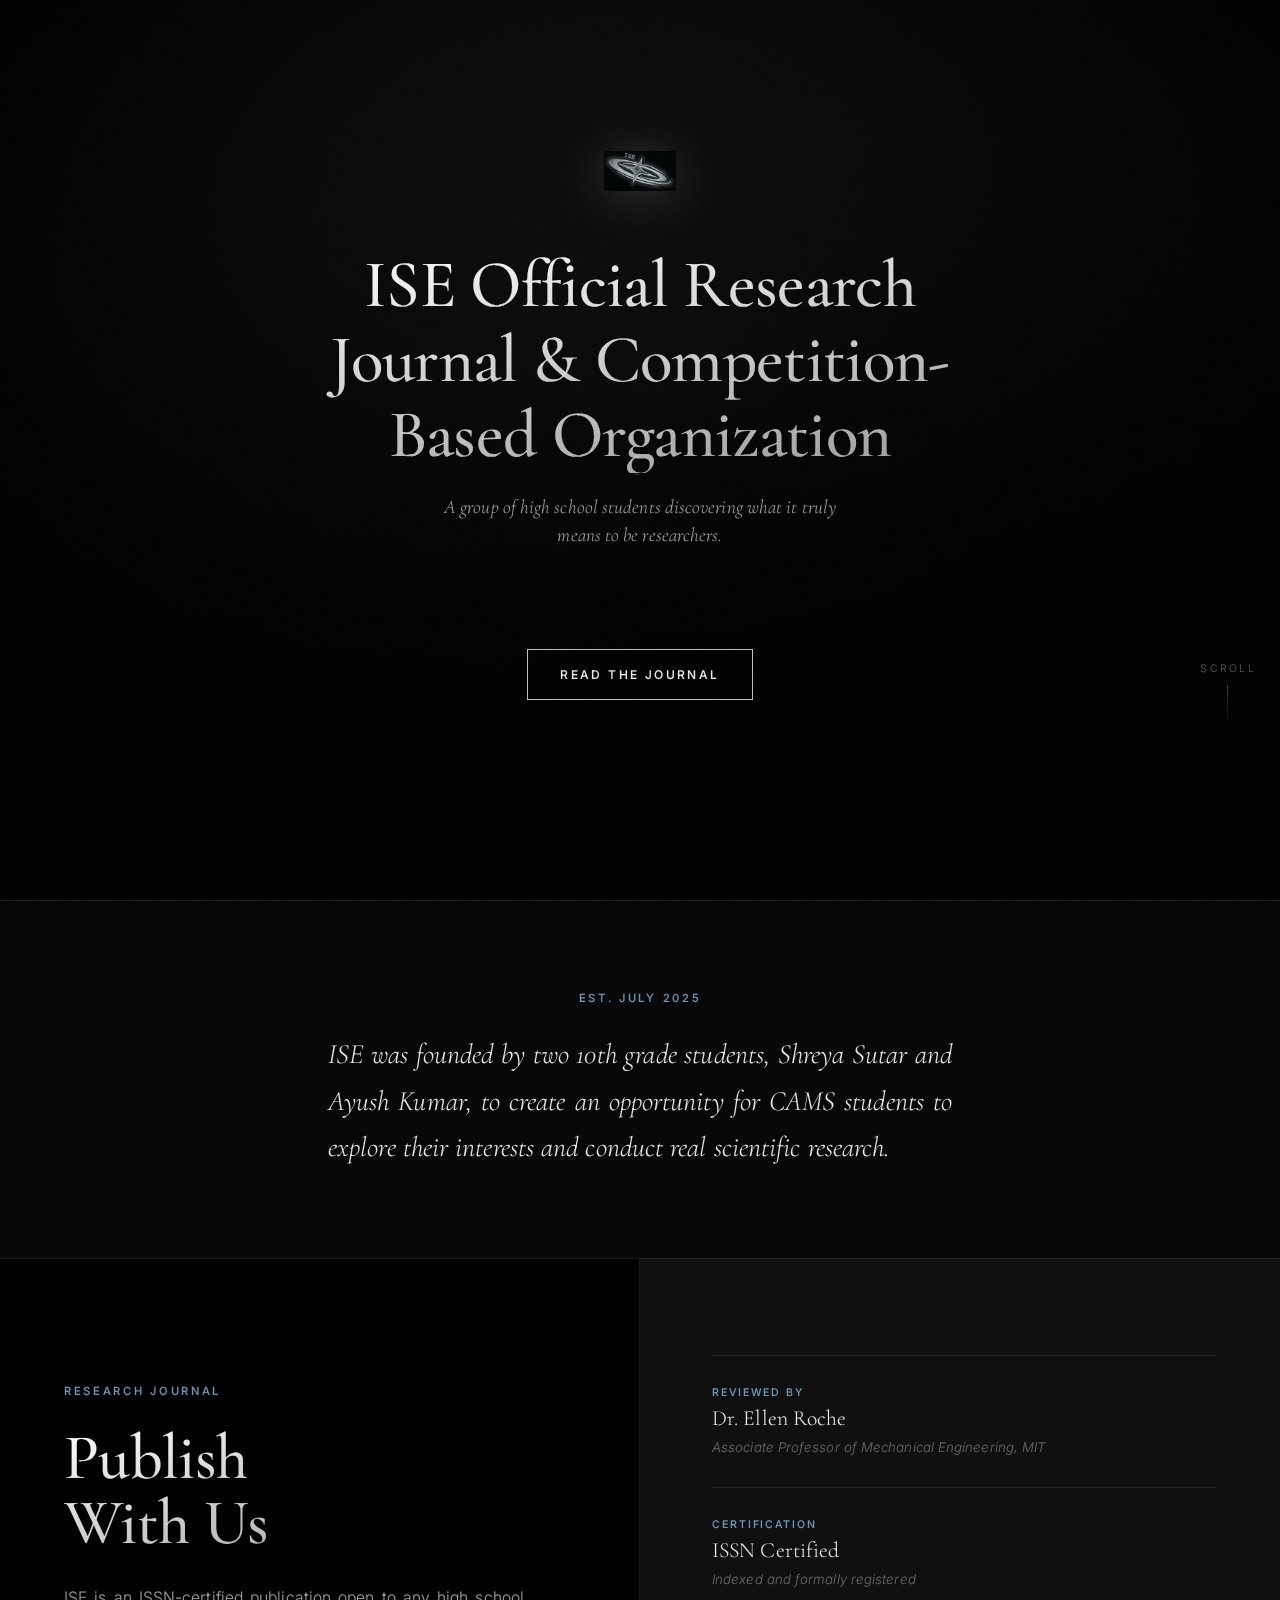
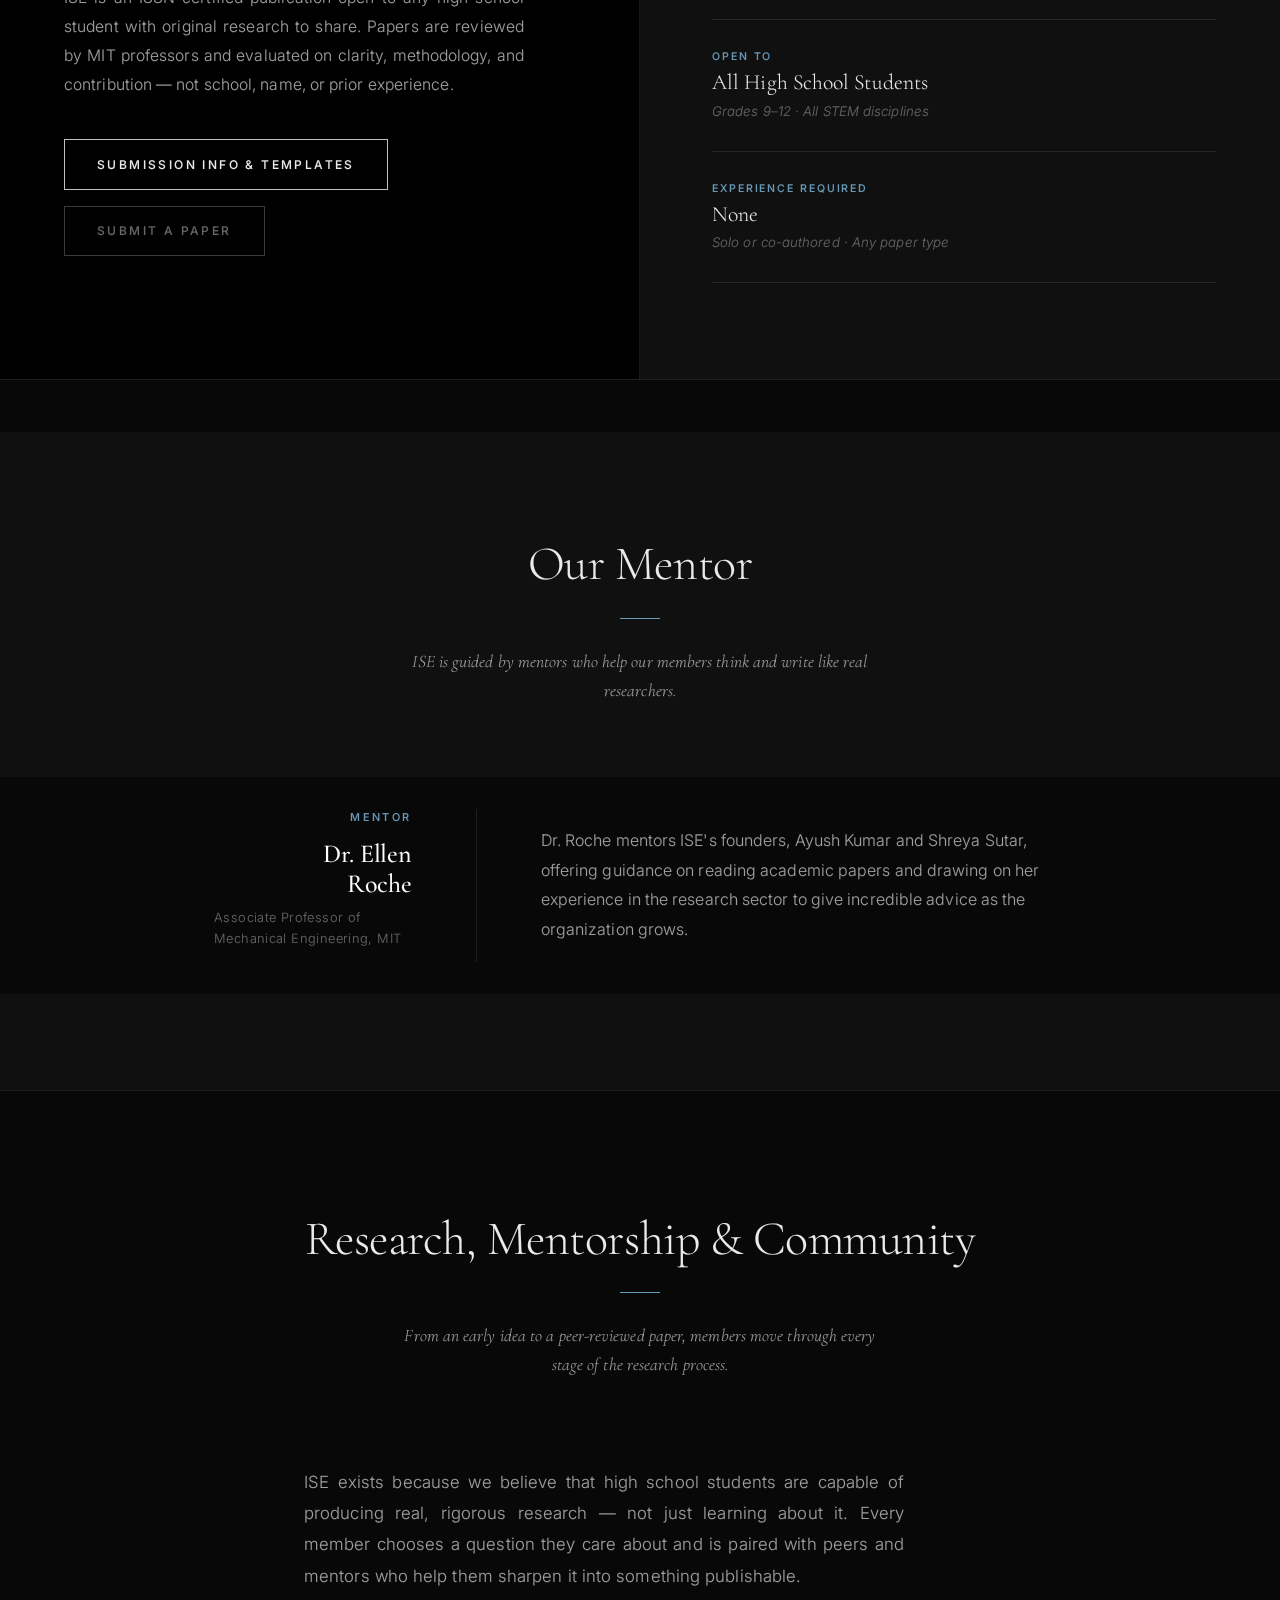
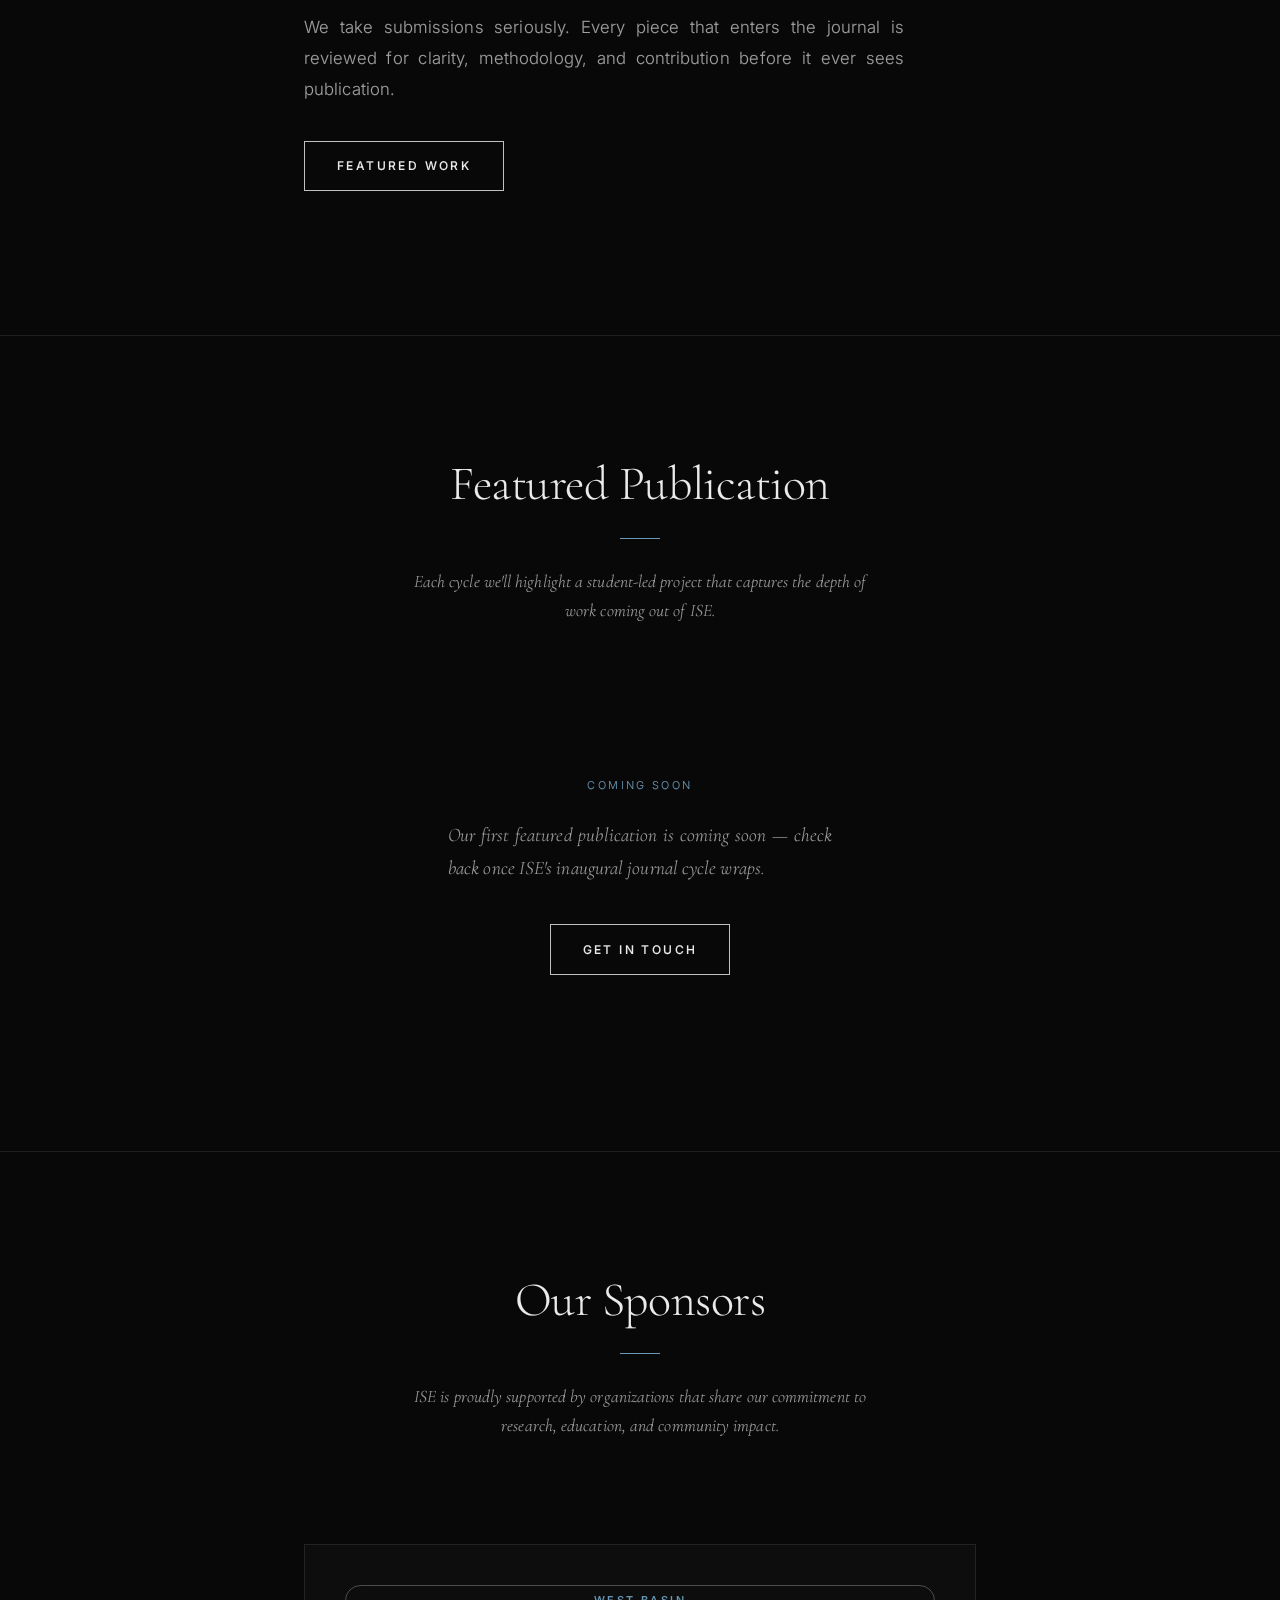
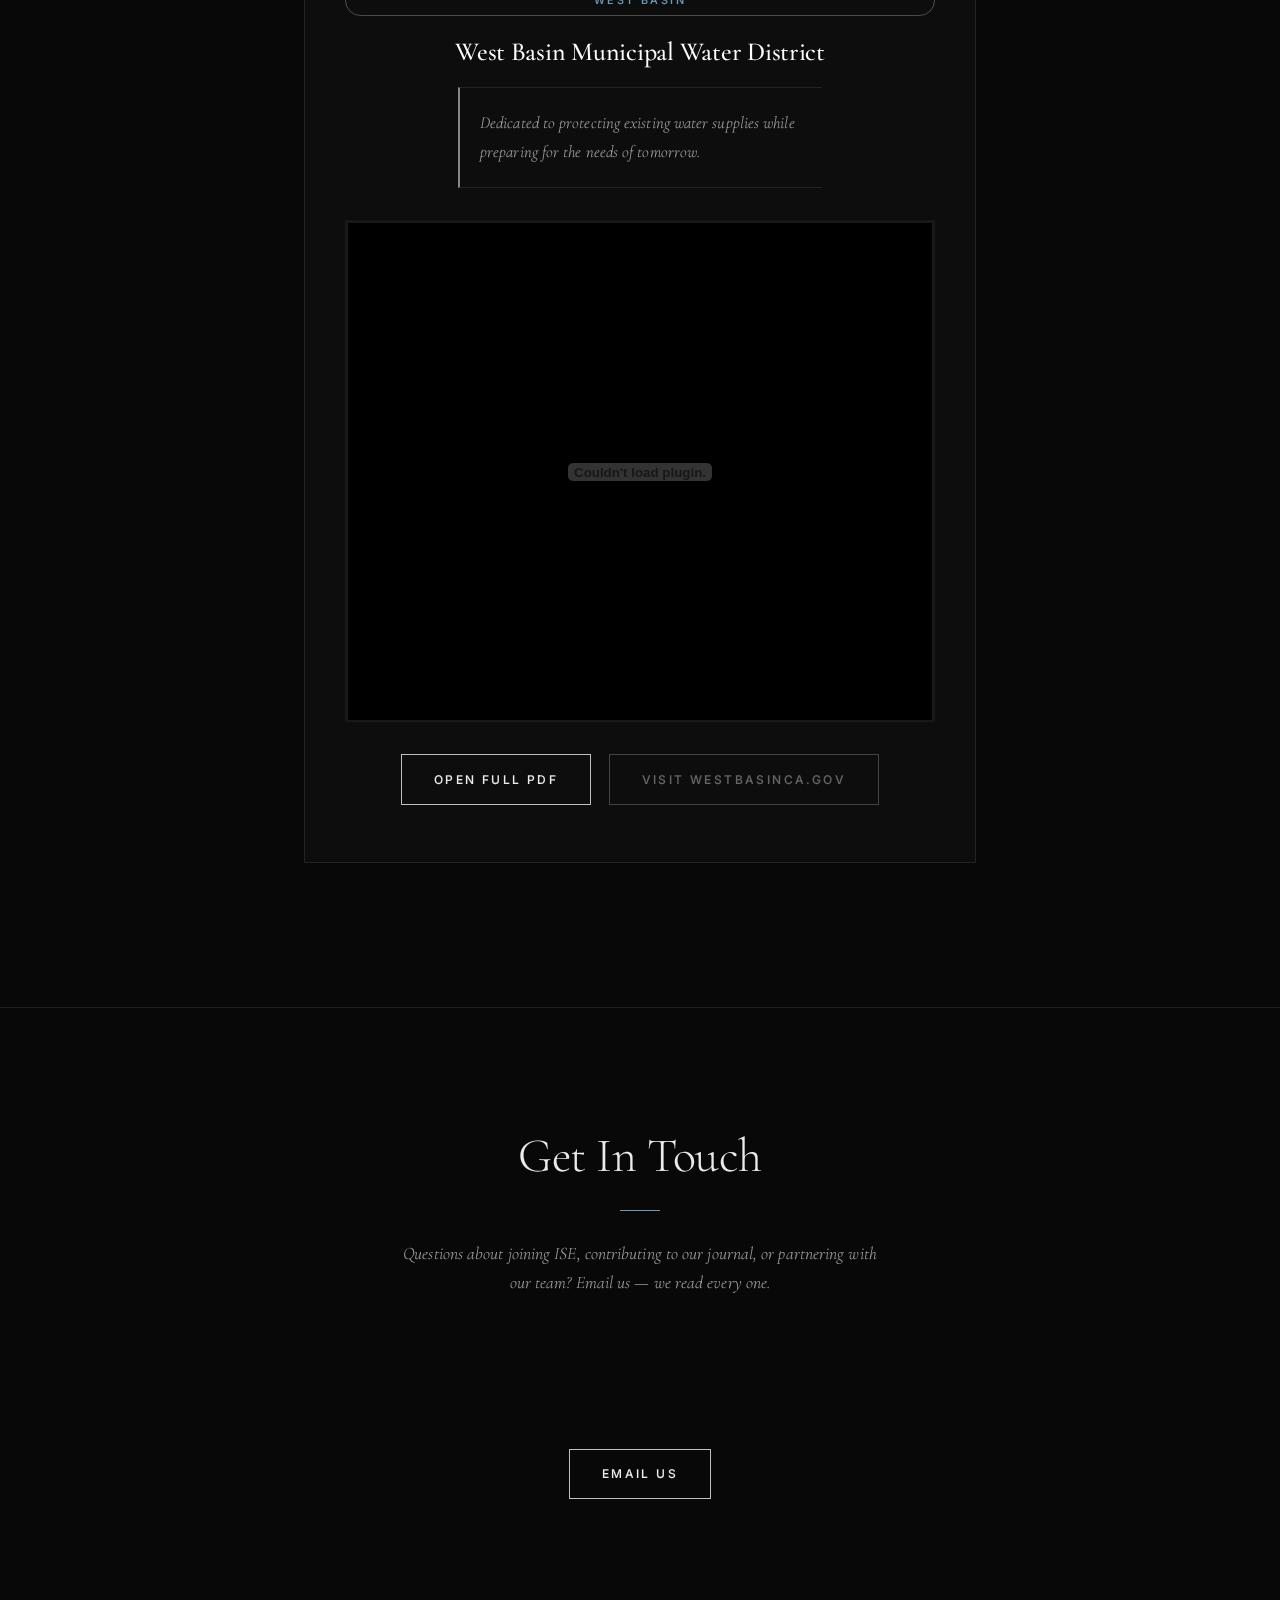
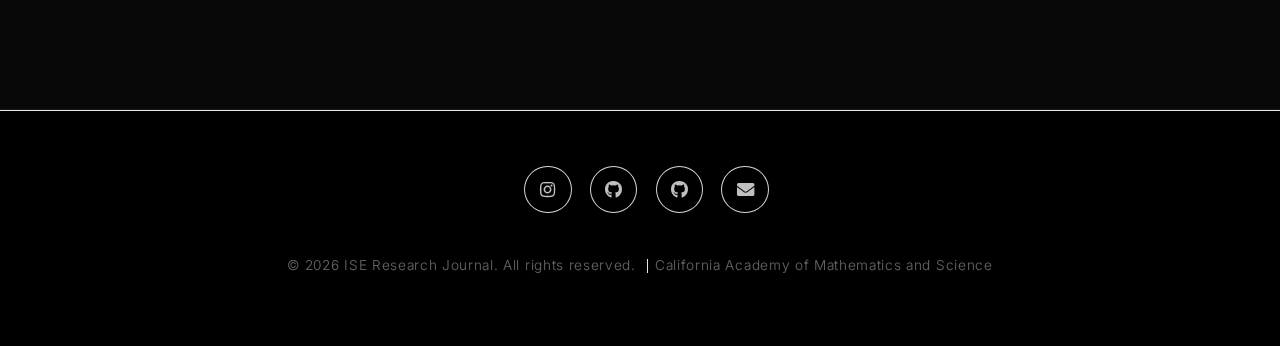
==== commit 06a462d6: "Restore index.html and publish.html to pre-redesign state" ====
--- a/index.html
+++ b/index.html
@@ -17,26 +17,30 @@
 		<link rel="stylesheet" href="assets/css/main.css" />
 		<link rel="preconnect" href="https://fonts.googleapis.com">
 		<link rel="preconnect" href="https://fonts.gstatic.com" crossorigin>
-		<link href="https://fonts.googleapis.com/css2?family=Cormorant+Garamond:wght@400;500;600;700&family=Inter:wght@300;400;500;600&display=swap" rel="stylesheet">
+		<link href="https://fonts.googleapis.com/css2?family=Cormorant+Garamond:ital,wght@0,400;0,500;0,600;0,700;1,400;1,500&family=Inter:wght@300;400;500;600&display=swap" rel="stylesheet">
 
 		<style>
 			/* === ISE Theme — Black / White / Silver / Gray ============ */
 			:root {
-				--c-bg:            #0a0a0a;
-				--c-bg-2:          #121212;
-				--c-bg-3:          #1a1a1a;
+				--c-bg:            #080808;
+				--c-bg-2:          #101010;
+				--c-bg-3:          #181818;
 				--c-bg-elev:       #222222;
-				--c-border:        rgba(192,192,192,0.14);
-				--c-border-strong: rgba(192,192,192,0.38);
-				--c-text:          #ececec;
-				--c-text-dim:      #a8a8a8;
-				--c-text-mute:     #7a7a7a;
+				--c-border:        rgba(192,192,192,0.12);
+				--c-border-strong: rgba(192,192,192,0.35);
+				--c-text:          #e8e8e8;
+				--c-text-dim:      #a0a0a0;
+				--c-text-mute:     #666;
 				--c-silver:        #c0c0c0;
 				--c-silver-bright: #ebebeb;
 				--c-silver-dark:   #8a8a8a;
+				--c-accent:        #6a9ab8;
+				--c-accent-dim:    rgba(106,154,184,0.15);
 				--ff-serif:        'Cormorant Garamond', Georgia, 'Times New Roman', serif;
 				--ff-sans:         'Inter', -apple-system, BlinkMacSystemFont, 'Segoe UI', Roboto, sans-serif;
 			}
+
+			*, *::before, *::after { box-sizing: border-box; }
 
 			html, body, body.is-preload {
 				background: var(--c-bg);
@@ -56,6 +60,33 @@
 
 			a { color: var(--c-silver-bright); transition: color .2s ease; }
 			a:hover { color: #fff; }
+
+			/* ---- Grain overlay ----------------------------------------- */
+			body::after {
+				content: '';
+				position: fixed;
+				inset: 0;
+				pointer-events: none;
+				z-index: 9999;
+				opacity: 0.028;
+				background-image: url("data:image/svg+xml,%3Csvg viewBox='0 0 256 256' xmlns='http://www.w3.org/2000/svg'%3E%3Cfilter id='noise'%3E%3CfeTurbulence type='fractalNoise' baseFrequency='0.9' numOctaves='4' stitchTiles='stitch'/%3E%3C/filter%3E%3Crect width='100%25' height='100%25' filter='url(%23noise)'/%3E%3C/svg%3E");
+				background-size: 200px 200px;
+			}
+
+			/* ---- Scroll reveal ----------------------------------------- */
+			.reveal {
+				opacity: 0;
+				transform: translateY(28px);
+				transition: opacity 0.75s cubic-bezier(.22,.68,0,1.2), transform 0.75s cubic-bezier(.22,.68,0,1.2);
+			}
+			.reveal.visible {
+				opacity: 1;
+				transform: none;
+			}
+			.reveal-delay-1 { transition-delay: 0.1s; }
+			.reveal-delay-2 { transition-delay: 0.2s; }
+			.reveal-delay-3 { transition-delay: 0.32s; }
+			.reveal-delay-4 { transition-delay: 0.44s; }
 
 			/* ---- Hero -------------------------------------------------- */
 			#header {
@@ -74,39 +105,101 @@
 				background-image: var(--hero-image, none);
 				background-size: cover;
 				background-position: center;
-				opacity: 0.40;
-				filter: grayscale(100%) contrast(1.05);
+				opacity: 0.32;
+				filter: grayscale(100%) contrast(1.1);
 				z-index: 0;
+				transform: scale(1.04);
+				animation: hero-drift 22s ease-in-out infinite alternate;
+			}
+			@keyframes hero-drift {
+				from { transform: scale(1.04) translateY(0); }
+				to   { transform: scale(1.08) translateY(-12px); }
 			}
 			#header::after {
 				content: '';
 				position: absolute; inset: 0;
 				background:
-					radial-gradient(ellipse at center, rgba(0,0,0,0.55) 0%, rgba(0,0,0,0.92) 75%),
-					linear-gradient(180deg, rgba(0,0,0,0.4), rgba(0,0,0,0.85));
+					radial-gradient(ellipse 80% 70% at 50% 40%, rgba(0,0,0,0.4) 0%, rgba(0,0,0,0.95) 80%),
+					linear-gradient(180deg, rgba(0,0,0,0.3) 0%, rgba(0,0,0,0.9) 100%);
 				z-index: 1;
 			}
 			#header > * { position: relative; z-index: 2; }
 
+			.hero-logo {
+				width: 72px;
+				height: 72px;
+				object-fit: contain;
+				margin-bottom: 2.5rem;
+				opacity: 0.92;
+				animation: logo-appear 1.2s cubic-bezier(.22,.68,0,1.2) both;
+			}
+			@keyframes logo-appear {
+				from { opacity: 0; transform: translateY(-12px) scale(0.9); }
+				to   { opacity: 0.92; transform: none; }
+			}
+
 			#header header h1 {
-				font-size: clamp(2.1rem, 5vw, 3.8rem);
-				line-height: 1.15;
-				max-width: 22ch;
+				font-size: clamp(2.2rem, 5.5vw, 4.2rem);
+				line-height: 1.12;
+				max-width: 20ch;
 				margin: 0 auto 1.25rem;
-				background: linear-gradient(180deg, #ffffff 0%, #b8b8b8 100%);
+				background: linear-gradient(170deg, #ffffff 0%, #999 100%);
 				-webkit-background-clip: text;
 				background-clip: text;
 				-webkit-text-fill-color: transparent;
+				animation: hero-text-in 1.1s 0.2s cubic-bezier(.22,.68,0,1.2) both;
 			}
 			#header header p {
 				font-size: 1.1rem;
 				color: var(--c-text-dim);
-				max-width: 60ch;
+				max-width: 52ch;
 				margin: 0 auto 2.5rem;
 				font-style: italic;
 				font-family: var(--ff-serif);
-			}
-			#header footer { margin-top: 1rem; }
+				font-size: 1.2rem;
+				animation: hero-text-in 1.1s 0.38s cubic-bezier(.22,.68,0,1.2) both;
+			}
+			#header footer {
+				margin-top: 1rem;
+				animation: hero-text-in 1.1s 0.52s cubic-bezier(.22,.68,0,1.2) both;
+			}
+			@keyframes hero-text-in {
+				from { opacity: 0; transform: translateY(18px); }
+				to   { opacity: 1; transform: none; }
+			}
+
+			/* scroll cue */
+			.scroll-cue {
+				position: absolute;
+				bottom: 2.5rem;
+				left: 50%;
+				transform: translateX(-50%);
+				z-index: 3;
+				display: flex;
+				flex-direction: column;
+				align-items: center;
+				gap: 0.5rem;
+				opacity: 0.45;
+				animation: cue-fade 1s 1.2s both;
+			}
+			@keyframes cue-fade { from { opacity: 0; } to { opacity: 0.45; } }
+			.scroll-cue span {
+				font-family: var(--ff-sans);
+				font-size: 0.65rem;
+				letter-spacing: 0.22em;
+				text-transform: uppercase;
+				color: var(--c-silver);
+			}
+			.scroll-cue-line {
+				width: 1px;
+				height: 40px;
+				background: linear-gradient(to bottom, var(--c-accent), transparent);
+				animation: line-pulse 2s ease-in-out infinite;
+			}
+			@keyframes line-pulse {
+				0%, 100% { opacity: 0.4; transform: scaleY(1); }
+				50% { opacity: 1; transform: scaleY(1.15); }
+			}
 
 			/* ---- Buttons ---------------------------------------------- */
 			.button,
@@ -119,14 +212,15 @@
 				text-transform: uppercase;
 				letter-spacing: 0.2em;
 				font-family: var(--ff-sans) !important;
-				font-size: 0.78rem !important;
+				font-size: 0.75rem !important;
 				font-weight: 500 !important;
-				padding: 1rem 2.25rem !important;
+				padding: 0.9rem 2rem !important;
 				border-radius: 0 !important;
 				box-shadow: none !important;
 				text-shadow: none !important;
-				transition: background .25s ease, color .25s ease, border-color .25s ease, transform .25s ease;
+				transition: background .25s ease, color .25s ease, border-color .25s ease, transform .2s ease;
 				cursor: pointer;
+				text-decoration: none;
 			}
 			.button:hover,
 			input[type="submit"]:hover,
@@ -134,79 +228,57 @@
 				background: var(--c-silver-bright) !important;
 				color: #000 !important;
 				border-color: var(--c-silver-bright) !important;
-				transform: translateY(-1px);
+				transform: translateY(-2px);
 			}
 			.button.alt,
 			input[type="reset"] {
+				border-color: rgba(192,192,192,0.3) !important;
+				color: var(--c-text-mute) !important;
+			}
+			.button.alt:hover {
+				background: rgba(192,192,192,0.1) !important;
+				color: var(--c-silver-bright) !important;
 				border-color: var(--c-silver-dark) !important;
-				color: var(--c-text-dim) !important;
 			}
 
 			/* ---- Main sections --------------------------------------- */
 			.main {
 				background: var(--c-bg);
-				padding: 6rem 0;
+				padding: 7rem 0;
 			}
 			.main + .main { border-top: 1px solid var(--c-border); }
 
-			.main > header { text-align: center; margin-bottom: 4rem; padding: 0 1.5rem; }
+			.main > header { text-align: center; margin-bottom: 4.5rem; padding: 0 1.5rem; }
 			.main > header h2 {
-				font-size: clamp(1.8rem, 4vw, 2.8rem);
-				margin-bottom: 1rem;
+				font-size: clamp(1.9rem, 4vw, 3rem);
+				margin-bottom: 0.75rem;
 				display: inline-block;
-				position: relative;
 			}
 			.main > header h2::after {
 				content: '';
 				display: block;
-				width: 60px; height: 1px;
-				background: var(--c-silver);
-				margin: 1.25rem auto 0;
-			}
+				width: 40px; height: 1px;
+				background: var(--c-accent);
+				margin: 1.1rem auto 0;
+				transition: width .4s ease;
+			}
+			.main > header:hover h2::after { width: 80px; }
 			.main > header p {
 				color: var(--c-text-dim);
-				max-width: 65ch;
-				margin: 0 auto;
-				font-size: 1.02rem;
+				max-width: 60ch;
+				margin: 1rem auto 0;
+				font-size: 1rem;
+				font-family: var(--ff-serif);
+				font-style: italic;
+				font-size: 1.1rem;
 			}
 
 			/* ---- Content blocks -------------------------------------- */
 			.content.dark { background: transparent; color: var(--c-text); }
-			.content.style1.featured { background: linear-gradient(180deg, #0d0d0d 0%, #181818 100%); padding: 4rem 0; }
+			.content.style1.featured { background: transparent; padding: 2rem 0; }
 			.content.style2 { padding: 2rem 0; }
 			.content.style3 { padding: 2rem 0; }
-			.content.style4 { background: linear-gradient(180deg, #101010 0%, #1a1a1a 100%); padding: 4rem 0; }
-
-			/* ---- Feature cards (section 1) --------------------------- */
-			.content.style1 .col-4 > section {
-				background: var(--c-bg-3);
-				border: 1px solid var(--c-border);
-				padding: 2.75rem 2rem;
-				height: 100%;
-				text-align: center;
-				transition: transform .3s ease, border-color .3s ease, background .3s ease;
-			}
-			.content.style1 .col-4 > section:hover {
-				transform: translateY(-4px);
-				border-color: var(--c-border-strong);
-				background: var(--c-bg-elev);
-			}
-			.feature-icon {
-				display: inline-flex;
-				align-items: center; justify-content: center;
-				width: 68px; height: 68px;
-				border-radius: 50%;
-				border: 1px solid var(--c-silver);
-				margin-bottom: 1.5rem;
-				background: rgba(255,255,255,0.02);
-			}
-			.feature-icon .icon { color: var(--c-silver-bright); font-size: 1.4rem; }
-			.content.style1 .col-4 h3 {
-				font-size: 1.5rem;
-				margin: 0 0 0.75rem;
-				letter-spacing: 0.02em;
-			}
-			.content.style1 .col-4 p { color: var(--c-text-dim); font-size: 0.96rem; }
+			.content.style4 { background: transparent; padding: 4rem 0; }
 
 			/* ---- Image grids ----------------------------------------- */
 			.image.fit { display: block; overflow: hidden; }
@@ -214,12 +286,12 @@
 				display: block;
 				width: 100%; height: auto;
 				border: 1px solid var(--c-border);
-				filter: grayscale(100%) contrast(1.05) brightness(0.88);
-				transition: filter .4s ease, transform .5s ease;
+				filter: grayscale(100%) contrast(1.05) brightness(0.82);
+				transition: filter .5s ease, transform .6s ease;
 			}
 			.image.fit:hover img {
-				filter: grayscale(0%) contrast(1.0) brightness(1.0);
-				transform: scale(1.03);
+				filter: grayscale(20%) contrast(1.0) brightness(1.0);
+				transform: scale(1.05);
 			}
 			.image.featured {
 				display: block;
@@ -281,27 +353,305 @@
 			}
 			#footer .copyright a { color: var(--c-silver); }
 
-			/* ---- Kill template's leftover light/colorful backgrounds --
-			   main.css still ships base rules (.main > header, .main >
-			   .content.styleN) that are more specific than the rules
-			   above, so they were winning and showing the original
-			   template's white panels + purple/mauve gradients through. */
+			/* ---- Kill template's leftover light/colorful backgrounds -- */
 			.main > header { background: transparent !important; }
 			.main > .content.dark,
 			.main > .content.style1,
 			.main > .content.style2,
 			.main > .content.style3 { background: var(--c-bg) !important; }
-			.main > .content.style1.featured { background: linear-gradient(180deg, #0d0d0d 0%, #181818 100%) !important; }
-			.main > .content.style4 { background: linear-gradient(180deg, #101010 0%, #1a1a1a 100%) !important; }
-
-			/* ---- Section 1 intro -------------------------------------- */
-			#first > header h2 { letter-spacing: 0.15em; font-size: 1rem; color: var(--c-silver); text-transform: uppercase; font-family: var(--ff-sans); font-weight: 500; }
-			#first > header h2::after { display: none; }
-			#first > header p { font-family: var(--ff-serif); font-size: 1.35rem; font-style: italic; color: var(--c-text); max-width: 55ch; }
+			.main > .content.style1.featured { background: transparent !important; }
+			.main > .content.style4 { background: transparent !important; }
 
 			/* ---- Spacing tweaks --------------------------------------- */
 			.container { padding-left: 1.5rem; padding-right: 1.5rem; }
 			.row > * { margin-bottom: 1.5rem; }
+
+			/* ---- EST. founding strip ---------------------------------- */
+			#first {
+				padding: 5.5rem 0;
+				background: var(--c-bg) !important;
+				border-top: 1px solid var(--c-border);
+				border-bottom: 1px solid var(--c-border);
+			}
+			#first .founding-strip {
+				display: flex;
+				flex-direction: column;
+				align-items: center;
+				text-align: center;
+			}
+			.founding-eyebrow {
+				font-family: var(--ff-sans);
+				font-size: 0.7rem;
+				font-weight: 500;
+				letter-spacing: 0.24em;
+				text-transform: uppercase;
+				color: var(--c-accent);
+				display: block;
+				margin-bottom: 1.5rem;
+			}
+			.founding-text {
+				font-family: var(--ff-serif);
+				font-size: clamp(1.3rem, 2.6vw, 1.75rem);
+				font-style: italic;
+				color: var(--c-text);
+				max-width: 52ch;
+				margin: 0 auto;
+				line-height: 1.65;
+			}
+
+			/* ---- Publish With Us — editorial layout ------------------- */
+			#publish {
+				padding: 0;
+				border-bottom: 1px solid var(--c-border);
+			}
+			.pub-editorial {
+				display: grid;
+				grid-template-columns: 1fr 1fr;
+				min-height: 580px;
+			}
+			.pub-left {
+				background: #000;
+				padding: 6rem 4.5rem 6rem 5vw;
+				display: flex;
+				flex-direction: column;
+				justify-content: center;
+				border-right: 1px solid var(--c-border);
+			}
+			.pub-eyebrow {
+				font-family: var(--ff-sans);
+				font-size: 0.7rem;
+				font-weight: 500;
+				letter-spacing: 0.24em;
+				text-transform: uppercase;
+				color: var(--c-accent);
+				display: block;
+				margin-bottom: 1.5rem;
+			}
+			.pub-heading {
+				font-size: clamp(2.8rem, 5vw, 4.8rem);
+				line-height: 1.02;
+				margin: 0 0 1.75rem;
+				background: linear-gradient(160deg, #ffffff 0%, #888 100%);
+				-webkit-background-clip: text;
+				background-clip: text;
+				-webkit-text-fill-color: transparent;
+			}
+			.pub-body {
+				color: var(--c-text-dim);
+				font-size: 0.98rem;
+				line-height: 1.85;
+				max-width: 46ch;
+				margin: 0 0 2.5rem;
+			}
+			.pub-actions {
+				display: flex;
+				gap: 1rem;
+				flex-wrap: wrap;
+			}
+			.pub-right {
+				background: var(--c-bg-2);
+				padding: 6rem 5vw 6rem 4.5rem;
+				display: flex;
+				flex-direction: column;
+				justify-content: center;
+				gap: 0;
+			}
+			.pub-credential {
+				padding: 1.75rem 0;
+				border-bottom: 1px solid var(--c-border);
+				display: flex;
+				flex-direction: column;
+				gap: 0.3rem;
+				transition: padding-left .25s ease;
+			}
+			.pub-credential:first-child { border-top: 1px solid var(--c-border); }
+			.pub-credential:hover { padding-left: 0.5rem; }
+			.cred-label {
+				font-family: var(--ff-sans);
+				font-size: 0.66rem;
+				font-weight: 500;
+				letter-spacing: 0.18em;
+				text-transform: uppercase;
+				color: var(--c-accent);
+			}
+			.cred-value {
+				font-family: var(--ff-serif);
+				font-size: 1.35rem;
+				color: var(--c-silver-bright);
+				line-height: 1.2;
+			}
+			.cred-sub {
+				font-size: 0.83rem;
+				color: var(--c-text-mute);
+				font-style: italic;
+			}
+
+			@media (max-width: 768px) {
+				.pub-editorial { grid-template-columns: 1fr; }
+				.pub-left { padding: 4rem 1.5rem; border-right: none; border-bottom: 1px solid var(--c-border); }
+				.pub-right { padding: 3rem 1.5rem; }
+			}
+
+			/* ---- Mentor section --------------------------------------- */
+			#mentor {
+				background: var(--c-bg-2) !important;
+				padding: 6rem 0;
+			}
+			#mentor .main > header,
+			#mentor > header { background: transparent !important; }
+			.mentor-inner {
+				display: grid;
+				grid-template-columns: 1fr 2fr;
+				gap: 4rem;
+				align-items: center;
+				padding: 0 1.5rem;
+				max-width: 900px;
+				margin: 0 auto;
+			}
+			.mentor-label-col {
+				text-align: right;
+				border-right: 1px solid var(--c-border);
+				padding-right: 4rem;
+			}
+			.mentor-tag {
+				font-family: var(--ff-sans);
+				font-size: 0.68rem;
+				font-weight: 500;
+				letter-spacing: 0.22em;
+				text-transform: uppercase;
+				color: var(--c-accent);
+				display: block;
+				margin-bottom: 0.75rem;
+			}
+			.mentor-name {
+				font-family: var(--ff-serif);
+				font-size: clamp(1.6rem, 3vw, 2.2rem);
+				line-height: 1.15;
+				margin: 0;
+				color: var(--c-silver-bright);
+			}
+			.mentor-title {
+				font-family: var(--ff-sans);
+				font-size: 0.8rem;
+				color: var(--c-text-mute);
+				margin-top: 0.5rem;
+				letter-spacing: 0.03em;
+			}
+			.mentor-body {
+				color: var(--c-text-dim);
+				font-size: 1rem;
+				line-height: 1.85;
+			}
+			@media (max-width: 700px) {
+				.mentor-inner { grid-template-columns: 1fr; gap: 2rem; }
+				.mentor-label-col { text-align: left; border-right: none; border-bottom: 1px solid var(--c-border); padding-right: 0; padding-bottom: 2rem; }
+			}
+
+			/* ---- Research section ------------------------------------- */
+			#second .content { padding: 0 !important; }
+			.students-block {
+				padding: 1rem 0 2rem;
+			}
+			.students-block p {
+				color: var(--c-text-dim);
+				font-size: 1.05rem;
+				line-height: 1.85;
+				margin-bottom: 1.25rem;
+				max-width: 60ch;
+			}
+			.students-block .button { margin-top: 1rem; }
+
+			/* ---- Featured publication --------------------------------- */
+			#third .coming-soon-block {
+				text-align: center;
+				padding: 3rem 0 2rem;
+			}
+			#third .coming-soon-label {
+				font-family: var(--ff-sans);
+				font-size: 0.68rem;
+				letter-spacing: 0.22em;
+				text-transform: uppercase;
+				color: var(--c-accent);
+				display: block;
+				margin-bottom: 1.5rem;
+			}
+			#third .coming-soon-text {
+				font-family: var(--ff-serif);
+				font-style: italic;
+				font-size: 1.2rem;
+				color: var(--c-text-dim);
+				max-width: 48ch;
+				margin: 0 auto 2.5rem;
+				line-height: 1.7;
+			}
+
+			/* ---- Get In Touch ----------------------------------------- */
+			#fourth {
+				text-align: center;
+			}
+			#fourth .content.style4 {
+				background: transparent !important;
+				padding: 5rem 0 !important;
+			}
+			.contact-line {
+				font-family: var(--ff-serif);
+				font-style: italic;
+				font-size: 1.1rem;
+				color: var(--c-text-dim);
+				margin-bottom: 2.5rem;
+			}
+
+			/* ---- Sponsor card ----------------------------------------- */
+			.sponsor-card {
+				border: 1px solid var(--c-border);
+				padding: 2.5rem;
+				text-align: center;
+			}
+			.sponsor-mark {
+				font-family: var(--ff-sans);
+				font-size: 0.68rem;
+				font-weight: 500;
+				letter-spacing: 0.22em;
+				text-transform: uppercase;
+				color: var(--c-accent);
+				display: block;
+				margin-bottom: 1rem;
+			}
+			.sponsor-name {
+				font-family: var(--ff-serif);
+				font-size: clamp(1.4rem, 3vw, 1.9rem);
+				color: var(--c-silver-bright);
+				margin: 0 0 1rem;
+			}
+			.sponsor-quote {
+				font-family: var(--ff-serif);
+				font-style: italic;
+				color: var(--c-text-dim);
+				font-size: 1.05rem;
+				line-height: 1.7;
+				border-left: 2px solid var(--c-accent);
+				margin: 0 auto 2rem;
+				padding-left: 1.25rem;
+				text-align: left;
+				max-width: 52ch;
+			}
+			.sponsor-pdf {
+				margin-bottom: 2rem;
+			}
+			.sponsor-pdf object,
+			.sponsor-pdf embed {
+				width: 100%;
+				height: 500px;
+				border: 1px solid var(--c-border);
+				display: block;
+			}
+			.sponsor-pdf-fallback {
+				color: var(--c-text-dim);
+				font-size: 0.9rem;
+				padding: 2rem;
+				border: 1px solid var(--c-border);
+				text-align: center;
+			}
 		</style>
 	</head>
 	<body class="is-preload">
@@ -315,45 +665,52 @@
 			<footer>
 				<a href="https://drive.google.com/file/d/1ZbXNEr56wgRQEBzD4_aUhIesoJZzXqxv/view?usp=sharing" class="button" target="_blank" rel="noopener">Read the Journal</a>
 			</footer>
+			<div class="scroll-cue">
+				<span>Scroll</span>
+				<div class="scroll-cue-line"></div>
+			</div>
 		</section>
 
 		<!-- First -->
 		<section id="first" class="main">
-			<header>
-				<div class="container">
-					<h2>EST. July 2025</h2>
-					<p>ISE was founded by two 10th grade students, Shreya Sutar and Ayush Kumar, to create an opportunity for CAMS students to explore their interests and conduct real scientific research.</p>
-				</div>
-			</header>
-			<div class="content dark style1 featured">
-				<div class="container">
-					<div class="row">
-						<div class="col-4 col-12-narrow">
-							<section>
-								<span class="feature-icon"><span class="icon fa-clock"></span></span>
-								<header><h3>When We Meet</h3></header>
-								<p>We meet at the California Academy of Mathematics and Science on Tuesdays after school from 3:45&ndash;4:45 in room 2005. Meetings are used to debrief progress and review deliverables for the week.</p>
-							</section>
-						</div>
-						<div class="col-4 col-12-narrow">
-							<section>
-								<span class="feature-icon"><span class="icon solid fa-bolt"></span></span>
-								<header><h3>What We Do</h3></header>
-								<p>Members work on independent research projects and have the opportunity to publish in a certified ISSN journal. We are also building a MIT InvenTeam to collaborate on a grant proposal and, if advanced, present at MIT.</p>
-							</section>
-						</div>
-						<div class="col-4 col-12-narrow">
-							<section>
-								<span class="feature-icon"><span class="icon solid fa-trophy"></span></span>
-								<header><h3>How We Compete</h3></header>
-								<p>In our very first year, 11 ISE members qualified for the California Invention Convention, with several advancing to the later stages of MIT BWAT &mdash; early proof of what focused, student-led research can do.</p>
-							</section>
-						</div>
-						<div class="col-12">
-							<footer>
-								<a href="#second" class="button scrolly">Learn More</a>
-							</footer>
-						</div>
+			<div class="founding-strip container reveal">
+				<span class="founding-eyebrow">Est. July 2025</span>
+				<p class="founding-text">ISE was founded by two 10th grade students, Shreya Sutar and Ayush Kumar, to create an opportunity for CAMS students to explore their interests and conduct real scientific research.</p>
+			</div>
+		</section>
+
+		<!-- Publish With Us -->
+		<section id="publish">
+			<div class="pub-editorial">
+				<div class="pub-left reveal">
+					<span class="pub-eyebrow">Research Journal</span>
+					<h2 class="pub-heading">Publish<br>With Us</h2>
+					<p class="pub-body">ISE is an ISSN-certified publication open to any high school student with original research to share. Papers are reviewed by MIT professors and evaluated on clarity, methodology, and contribution &mdash; not school, name, or prior experience.</p>
+					<div class="pub-actions">
+						<a href="publish.html" class="button">Submission Info &amp; Templates</a>
+						<a href="mailto:iseofficialjournal@gmail.com?subject=ISE%20Journal%20Submission" class="button alt">Submit a Paper</a>
+					</div>
+				</div>
+				<div class="pub-right reveal reveal-delay-2">
+					<div class="pub-credential">
+						<span class="cred-label">Reviewed By</span>
+						<span class="cred-value">Dr. Ellen Roche</span>
+						<span class="cred-sub">Associate Professor of Mechanical Engineering, MIT</span>
+					</div>
+					<div class="pub-credential">
+						<span class="cred-label">Certification</span>
+						<span class="cred-value">ISSN Certified</span>
+						<span class="cred-sub">Indexed and formally registered</span>
+					</div>
+					<div class="pub-credential">
+						<span class="cred-label">Open To</span>
+						<span class="cred-value">All High School Students</span>
+						<span class="cred-sub">Grades 9–12 &middot; All STEM disciplines</span>
+					</div>
+					<div class="pub-credential">
+						<span class="cred-label">Experience Required</span>
+						<span class="cred-value">None</span>
+						<span class="cred-sub">Solo or co-authored &middot; Any paper type</span>
 					</div>
 				</div>
 			</div>
@@ -362,16 +719,21 @@
 		<!-- Mentor -->
 		<section id="mentor" class="main">
 			<header>
-				<div class="container">
+				<div class="container reveal">
 					<h2>Our Mentor</h2>
 					<p>ISE is guided by mentors who help our members think and write like real researchers.</p>
 				</div>
 			</header>
 			<div class="content dark style2">
-				<div class="container medium" style="text-align: center;">
-					<h3>Dr. Ellen Roche</h3>
-					<p style="color: var(--c-text-dim); font-style: italic; margin-bottom: 1.5rem;">Associate Professor of Mechanical Engineering, MIT</p>
-					<p>Dr. Roche mentors ISE's founders, Ayush Kumar and Shreya Sutar, offering guidance on reading academic papers and drawing on her experience in the research sector to give incredible advice as the organization grows.</p>
+				<div class="mentor-inner">
+					<div class="mentor-label-col reveal">
+						<span class="mentor-tag">Mentor</span>
+						<h3 class="mentor-name">Dr. Ellen<br>Roche</h3>
+						<p class="mentor-title">Associate Professor of<br>Mechanical Engineering, MIT</p>
+					</div>
+					<div class="mentor-body reveal reveal-delay-2">
+						Dr. Roche mentors ISE's founders, Ayush Kumar and Shreya Sutar, offering guidance on reading academic papers and drawing on her experience in the research sector to give incredible advice as the organization grows.
+					</div>
 				</div>
 			</div>
 		</section>
@@ -379,34 +741,17 @@
 		<!-- Second -->
 		<section id="second" class="main">
 			<header>
-				<div class="container">
+				<div class="container reveal">
 					<h2>Research, Mentorship &amp; Community</h2>
-					<p>From an early idea to a peer-reviewed paper, members move through every stage of the research process with the support of their peers and mentors.</p>
+					<p>From an early idea to a peer-reviewed paper, members move through every stage of the research process.</p>
 				</div>
 			</header>
 			<div class="content dark style2">
-				<div class="container">
-					<div class="row">
-						<div class="col-4 col-12-narrow">
-							<section>
-								<h3>Built by students, for students</h3>
-								<p>ISE exists because we believe that high school students are capable of producing real, rigorous research &mdash; not just learning about it. Every member chooses a question they care about and is paired with peers and mentors who help them sharpen it into something publishable.</p>
-								<p>We take submissions seriously. Every piece that enters the journal is reviewed for clarity, methodology, and contribution before it ever sees publication.</p>
-								<footer>
-									<a href="#third" class="button scrolly">Featured Work</a>
-								</footer>
-							</section>
-						</div>
-						<div class="col-8 col-12-narrow">
-							<div class="row">
-								<div class="col-6"><span class="image fit"><img src="images/pic01.jpg" alt="" /></span></div>
-								<div class="col-6"><span class="image fit"><img src="images/pic02.jpg" alt="" /></span></div>
-								<div class="col-6"><span class="image fit"><img src="images/pic03.jpg" alt="" /></span></div>
-								<div class="col-6"><span class="image fit"><img src="images/pic04.jpg" alt="" /></span></div>
-								<div class="col-6"><span class="image fit"><img src="images/pic05.jpg" alt="" /></span></div>
-								<div class="col-6"><span class="image fit"><img src="images/pic06.jpg" alt="" /></span></div>
-							</div>
-						</div>
+				<div class="container medium reveal">
+					<div class="students-block">
+						<p>ISE exists because we believe that high school students are capable of producing real, rigorous research — not just learning about it. Every member chooses a question they care about and is paired with peers and mentors who help them sharpen it into something publishable.</p>
+						<p>We take submissions seriously. Every piece that enters the journal is reviewed for clarity, methodology, and contribution before it ever sees publication.</p>
+						<a href="#third" class="button scrolly">Featured Work</a>
 					</div>
 				</div>
 			</div>
@@ -415,35 +760,33 @@
 		<!-- Third -->
 		<section id="third" class="main">
 			<header>
-				<div class="container">
+				<div class="container reveal">
 					<h2>Featured Publication</h2>
 					<p>Each cycle we'll highlight a student-led project that captures the depth of work coming out of ISE.</p>
 				</div>
 			</header>
 			<div class="content dark style3">
 				<div class="container">
-					<div class="row">
-						<div class="col-12" style="text-align: center;">
-							<p>Our first featured publication is coming soon &mdash; check back once ISE's inaugural journal cycle wraps.</p>
-							<footer>
-								<a href="#fourth" class="button scrolly">Get In Touch</a>
-							</footer>
-						</div>
+					<div class="coming-soon-block reveal">
+						<span class="coming-soon-label">Coming Soon</span>
+						<p class="coming-soon-text">Our first featured publication is coming soon — check back once ISE's inaugural journal cycle wraps.</p>
+						<a href="#fourth" class="button scrolly">Get In Touch</a>
 					</div>
 				</div>
 			</div>
 		</section>
+
 		<!-- Sponsors -->
 		<section id="sponsors" class="main">
 			<header>
-				<div class="container">
+				<div class="container reveal">
 					<h2>Our Sponsors</h2>
 					<p>ISE is proudly supported by organizations that share our commitment to research, education, and community impact.</p>
 				</div>
 			</header>
 			<div class="content dark style2">
 				<div class="container medium">
-					<div class="sponsor-card">
+					<div class="sponsor-card reveal">
 						<div class="sponsor-mark">West Basin</div>
 						<h3 class="sponsor-name">West Basin Municipal Water District</h3>
 						<blockquote class="sponsor-quote">Dedicated to protecting existing water supplies while preparing for the needs of tomorrow.</blockquote>
@@ -461,22 +804,24 @@
 				</div>
 			</div>
 		</section>
+
 		<!-- Fourth -->
 		<section id="fourth" class="main">
 			<header>
-				<div class="container">
+				<div class="container reveal">
 					<h2>Get In Touch</h2>
-					<p>Questions about joining ISE, contributing to our journal, or partnering with our team? Email us &mdash; we read every one.</p>
+					<p>Questions about joining ISE, contributing to our journal, or partnering with our team? Email us — we read every one.</p>
 				</div>
 			</header>
 			<div class="content style4 featured">
-				<div class="container medium">
+				<div class="container medium reveal">
 					<ul class="actions special">
 						<li><a href="mailto:iseofficialjournal@gmail.com" class="button">Email Us</a></li>
 					</ul>
 				</div>
 			</div>
 		</section>
+
 		<!-- Footer -->
 		<section id="footer">
 			<ul class="icons">
@@ -501,5 +846,19 @@
 		<script src="assets/js/util.js"></script>
 		<script src="assets/js/main.js"></script>
 
+		<script>
+			// Scroll reveal
+			const observer = new IntersectionObserver((entries) => {
+				entries.forEach(e => {
+					if (e.isIntersecting) {
+						e.target.classList.add('visible');
+						observer.unobserve(e.target);
+					}
+				});
+			}, { threshold: 0.12, rootMargin: '0px 0px -40px 0px' });
+
+			document.querySelectorAll('.reveal').forEach(el => observer.observe(el));
+		</script>
+
 	</body>
 </html>
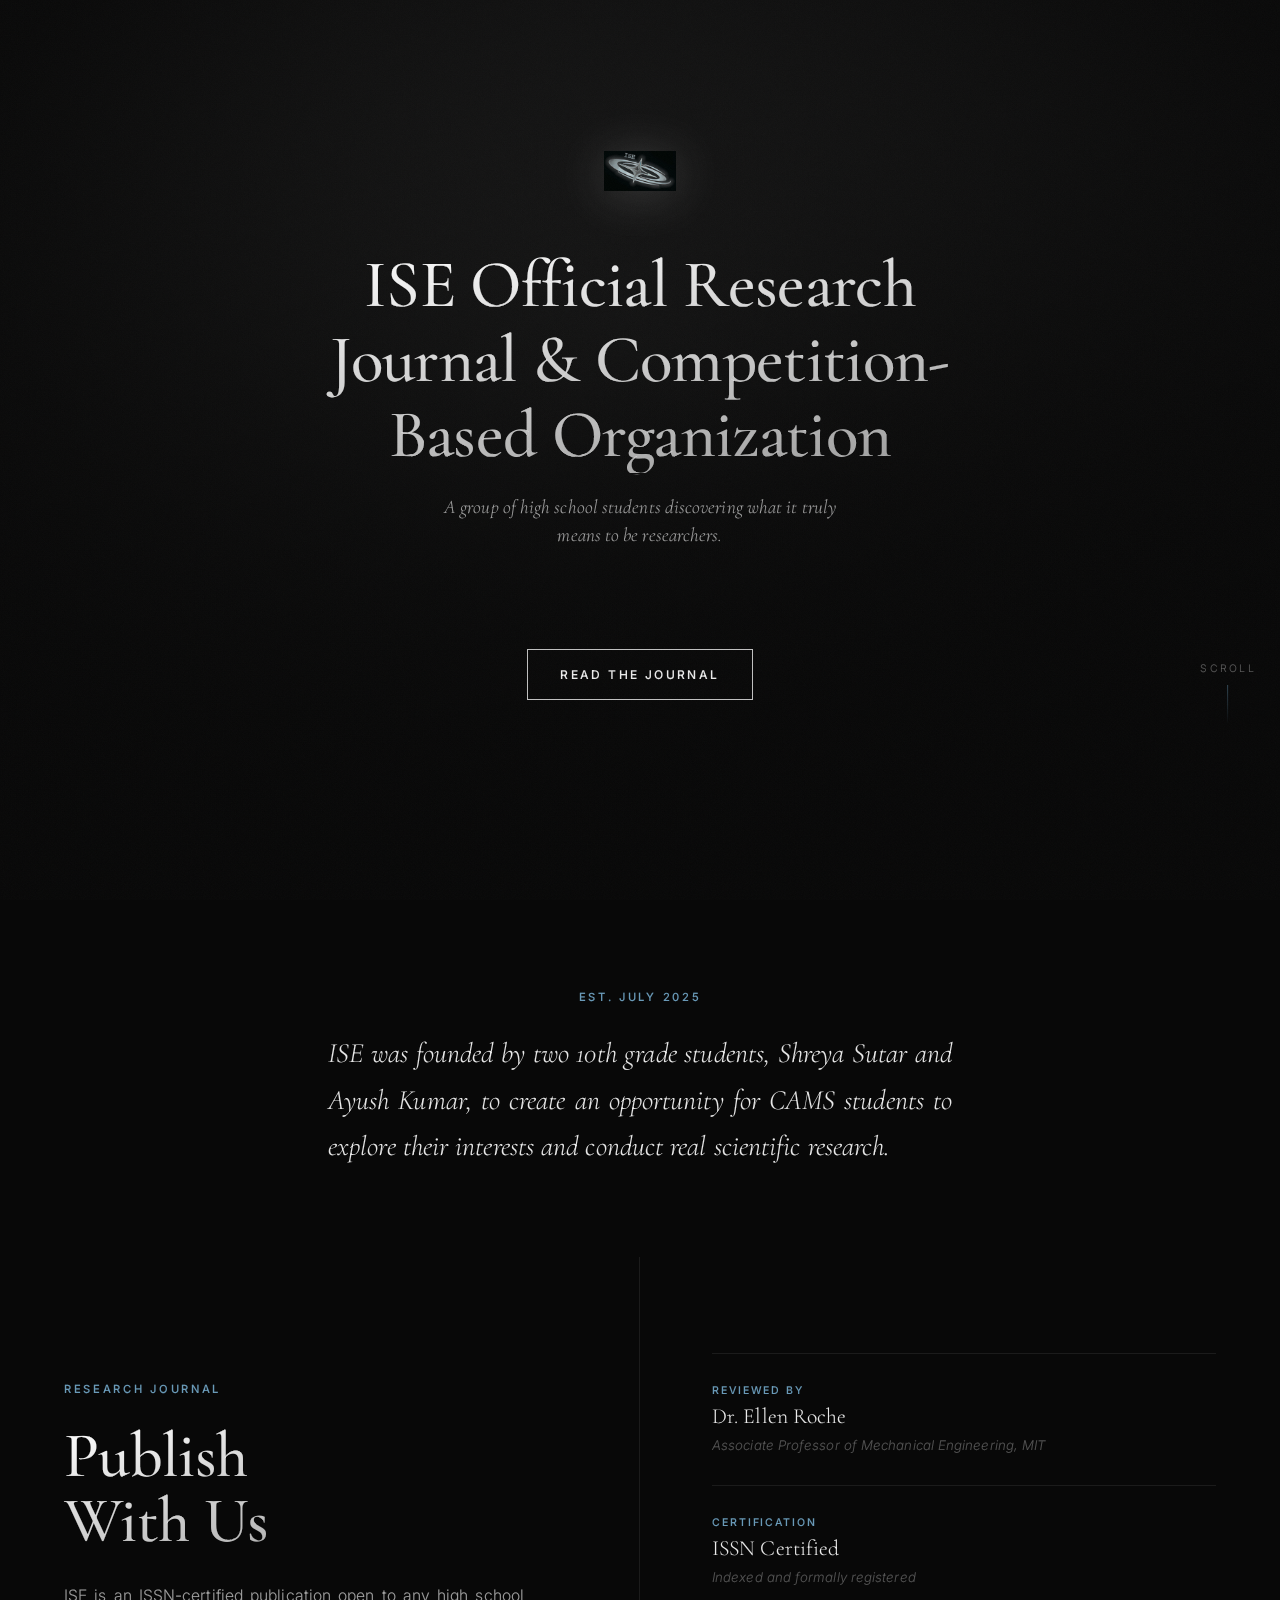
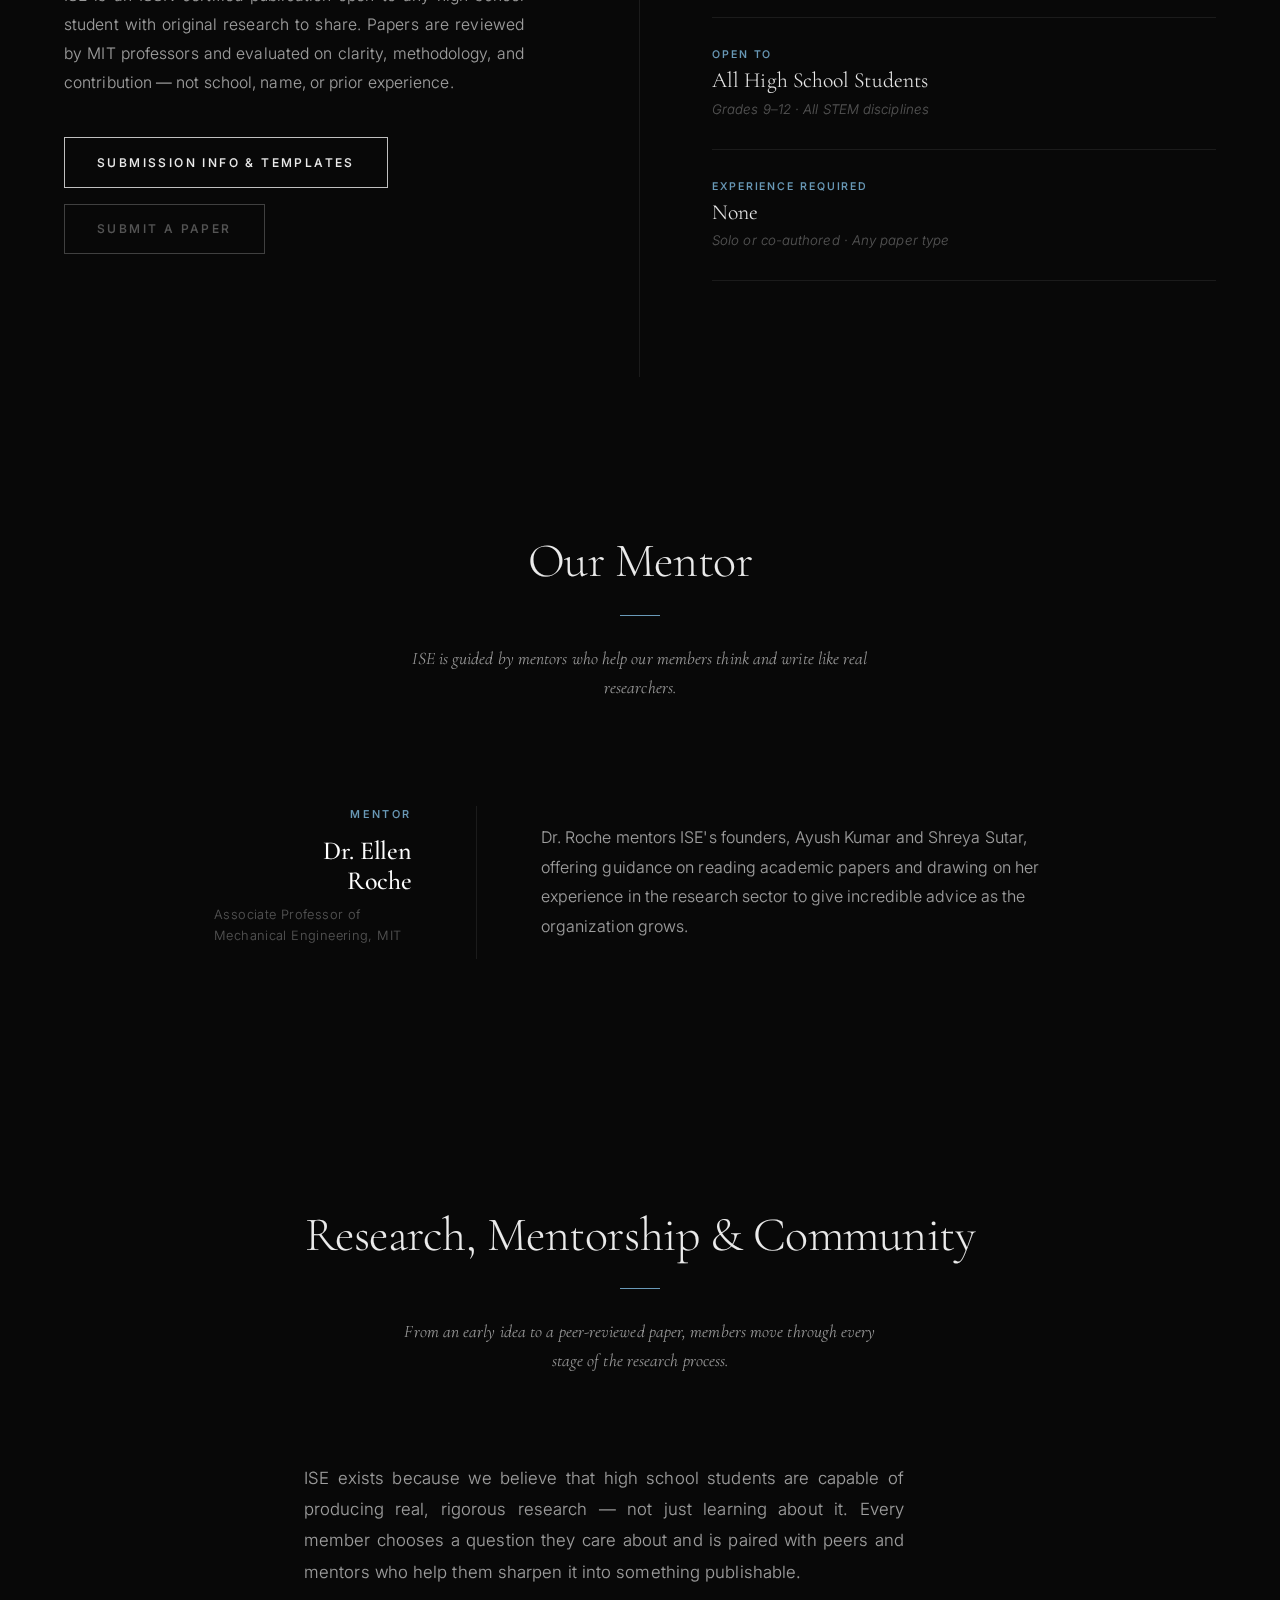
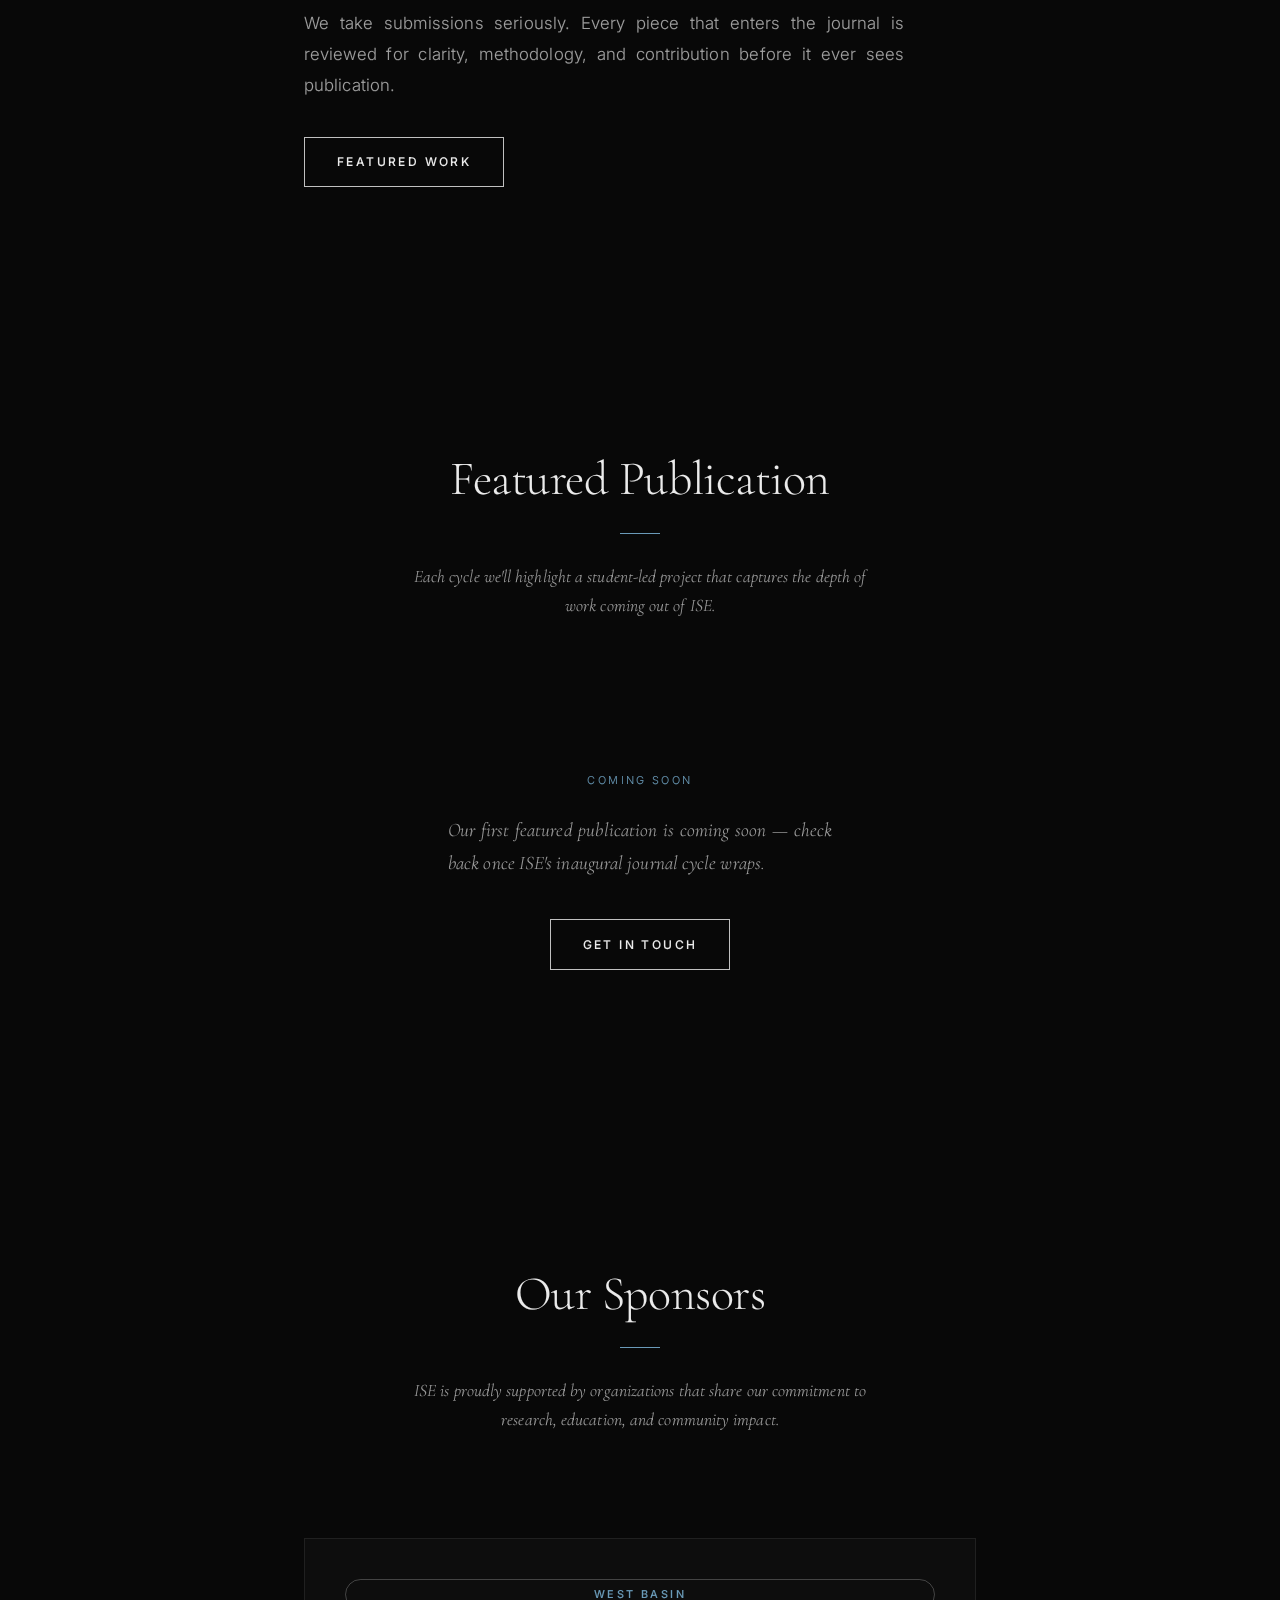
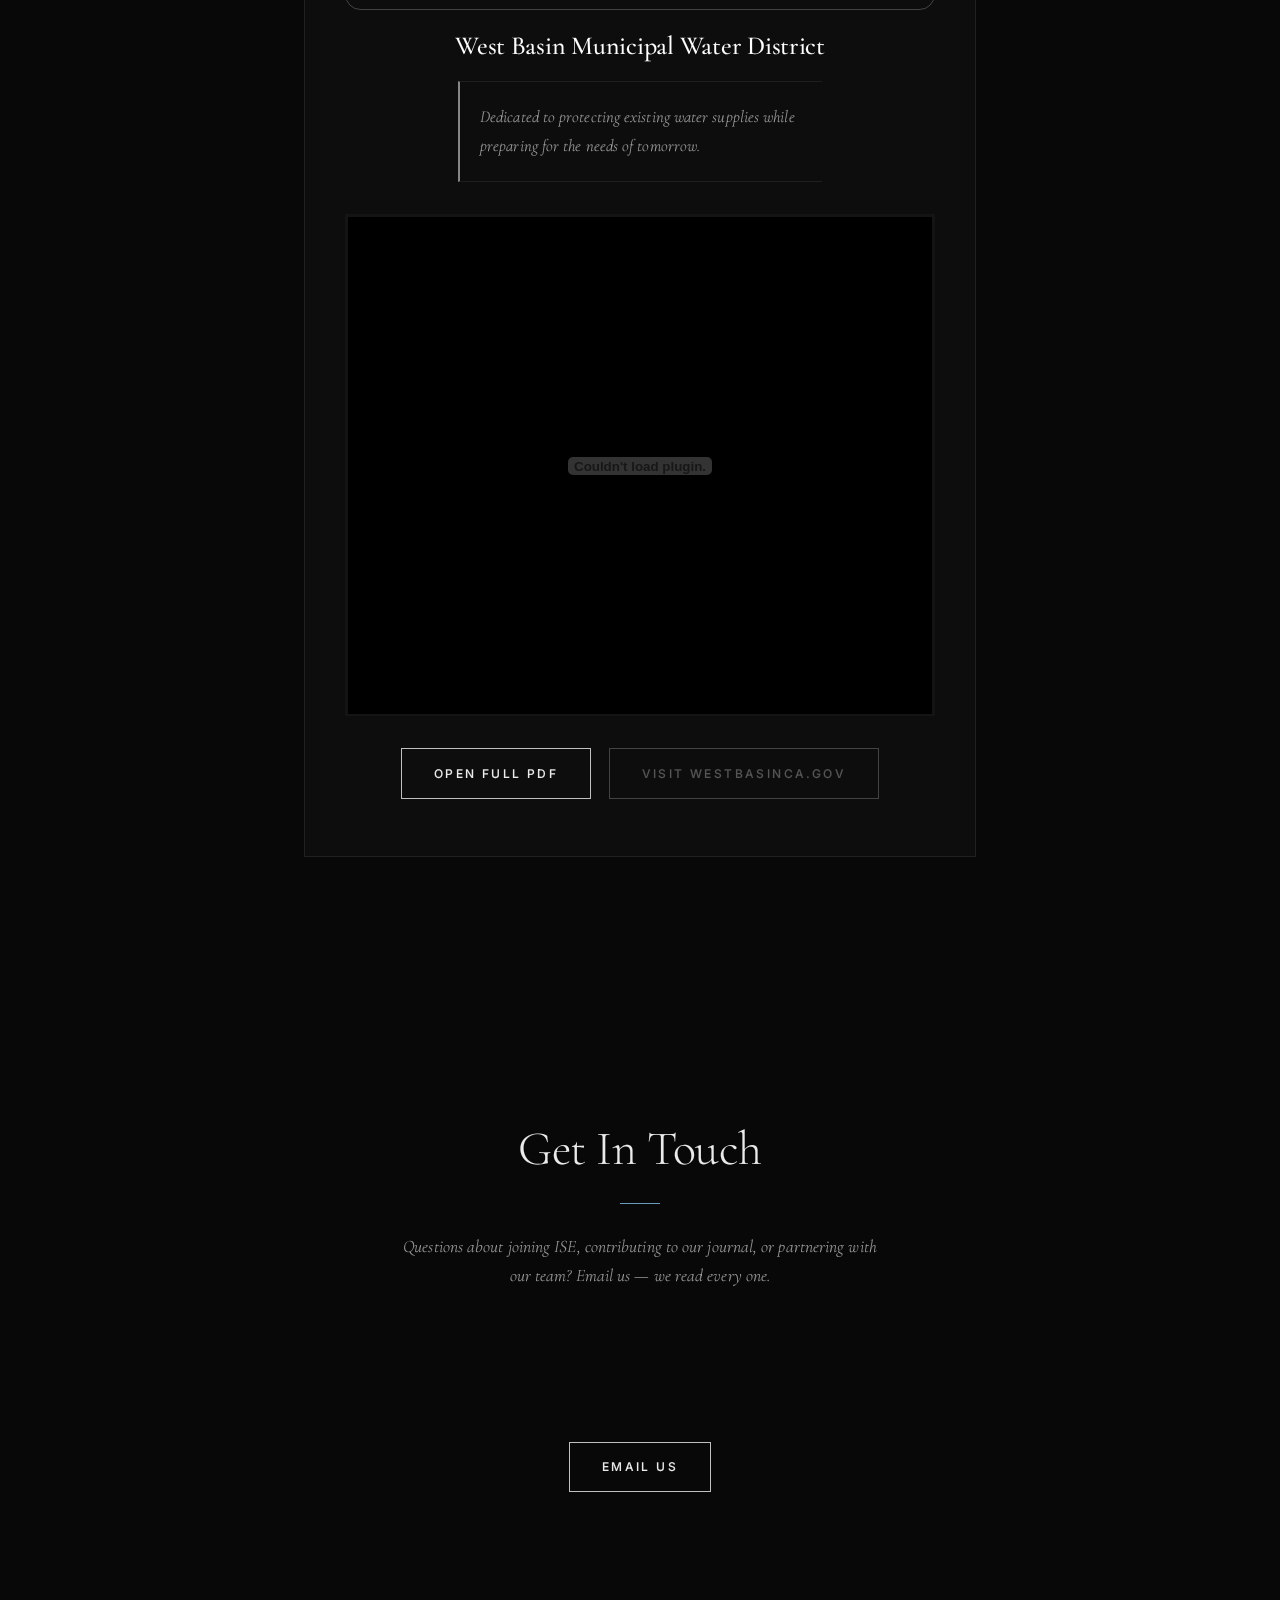
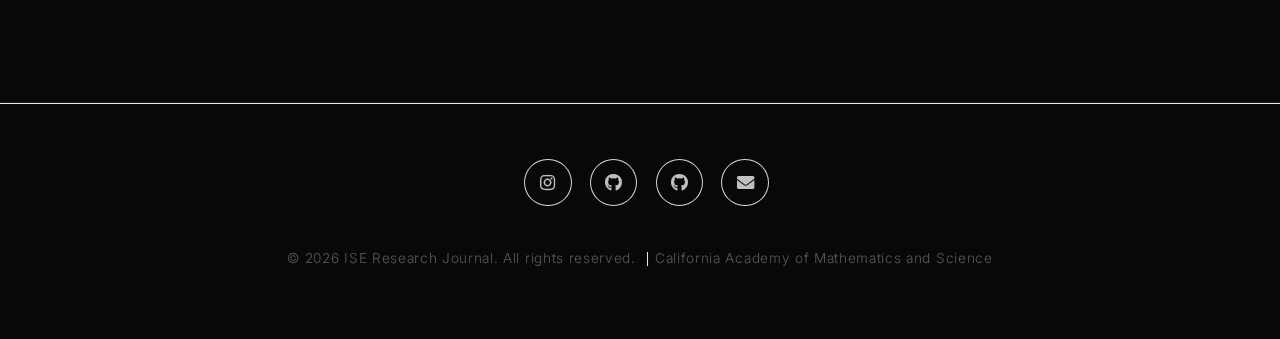
==== commit d7ca8549: "Fix color patches: unify all section backgrounds, remove dividing borders" ====
--- a/index.html
+++ b/index.html
@@ -23,14 +23,13 @@
 			/* === ISE Theme — Black / White / Silver / Gray ============ */
 			:root {
 				--c-bg:            #080808;
-				--c-bg-2:          #101010;
 				--c-bg-3:          #181818;
 				--c-bg-elev:       #222222;
-				--c-border:        rgba(192,192,192,0.12);
-				--c-border-strong: rgba(192,192,192,0.35);
+				--c-border:        rgba(192,192,192,0.10);
+				--c-border-strong: rgba(192,192,192,0.30);
 				--c-text:          #e8e8e8;
 				--c-text-dim:      #a0a0a0;
-				--c-text-mute:     #666;
+				--c-text-mute:     #555;
 				--c-silver:        #c0c0c0;
 				--c-silver-bright: #ebebeb;
 				--c-silver-dark:   #8a8a8a;
@@ -96,7 +95,7 @@
 				align-items: center; justify-content: center;
 				text-align: center;
 				padding: 5rem 1.5rem;
-				background: #000;
+				background: var(--c-bg);
 				overflow: hidden;
 			}
 			#header::before {
@@ -105,7 +104,7 @@
 				background-image: var(--hero-image, none);
 				background-size: cover;
 				background-position: center;
-				opacity: 0.32;
+				opacity: 0.28;
 				filter: grayscale(100%) contrast(1.1);
 				z-index: 0;
 				transform: scale(1.04);
@@ -119,8 +118,8 @@
 				content: '';
 				position: absolute; inset: 0;
 				background:
-					radial-gradient(ellipse 80% 70% at 50% 40%, rgba(0,0,0,0.4) 0%, rgba(0,0,0,0.95) 80%),
-					linear-gradient(180deg, rgba(0,0,0,0.3) 0%, rgba(0,0,0,0.9) 100%);
+					radial-gradient(ellipse 80% 70% at 50% 40%, rgba(8,8,8,0.3) 0%, rgba(8,8,8,0.92) 80%),
+					linear-gradient(180deg, rgba(8,8,8,0.2) 0%, rgba(8,8,8,0.88) 100%);
 				z-index: 1;
 			}
 			#header > * { position: relative; z-index: 2; }
@@ -150,7 +149,6 @@
 				animation: hero-text-in 1.1s 0.2s cubic-bezier(.22,.68,0,1.2) both;
 			}
 			#header header p {
-				font-size: 1.1rem;
 				color: var(--c-text-dim);
 				max-width: 52ch;
 				margin: 0 auto 2.5rem;
@@ -243,10 +241,10 @@
 
 			/* ---- Main sections --------------------------------------- */
 			.main {
-				background: var(--c-bg);
+				background: var(--c-bg) !important;
 				padding: 7rem 0;
 			}
-			.main + .main { border-top: 1px solid var(--c-border); }
+			.main + .main { border-top: none; }
 
 			.main > header { text-align: center; margin-bottom: 4.5rem; padding: 0 1.5rem; }
 			.main > header h2 {
@@ -267,7 +265,6 @@
 				color: var(--c-text-dim);
 				max-width: 60ch;
 				margin: 1rem auto 0;
-				font-size: 1rem;
 				font-family: var(--ff-serif);
 				font-style: italic;
 				font-size: 1.1rem;
@@ -292,15 +289,6 @@
 			.image.fit:hover img {
 				filter: grayscale(20%) contrast(1.0) brightness(1.0);
 				transform: scale(1.05);
-			}
-			.image.featured {
-				display: block;
-				margin-bottom: 3rem;
-				border: 1px solid var(--c-border);
-			}
-			.image.featured img {
-				width: 100%; height: auto; display: block;
-				filter: grayscale(35%) contrast(1.05);
 			}
 
 			/* ---- Forms ----------------------------------------------- */
@@ -331,7 +319,7 @@
 
 			/* ---- Footer ---------------------------------------------- */
 			#footer {
-				background: #000;
+				background: var(--c-bg);
 				padding: 3.5rem 1.5rem;
 				text-align: center;
 				border-top: 1px solid var(--c-border);
@@ -353,13 +341,12 @@
 			}
 			#footer .copyright a { color: var(--c-silver); }
 
-			/* ---- Kill template's leftover light/colorful backgrounds -- */
+			/* ---- Kill ALL template background overrides --------------- */
 			.main > header { background: transparent !important; }
 			.main > .content.dark,
 			.main > .content.style1,
 			.main > .content.style2,
-			.main > .content.style3 { background: var(--c-bg) !important; }
-			.main > .content.style1.featured { background: transparent !important; }
+			.main > .content.style3,
 			.main > .content.style4 { background: transparent !important; }
 
 			/* ---- Spacing tweaks --------------------------------------- */
@@ -370,8 +357,6 @@
 			#first {
 				padding: 5.5rem 0;
 				background: var(--c-bg) !important;
-				border-top: 1px solid var(--c-border);
-				border-bottom: 1px solid var(--c-border);
 			}
 			#first .founding-strip {
 				display: flex;
@@ -402,7 +387,7 @@
 			/* ---- Publish With Us — editorial layout ------------------- */
 			#publish {
 				padding: 0;
-				border-bottom: 1px solid var(--c-border);
+				background: var(--c-bg);
 			}
 			.pub-editorial {
 				display: grid;
@@ -410,7 +395,7 @@
 				min-height: 580px;
 			}
 			.pub-left {
-				background: #000;
+				background: var(--c-bg);
 				padding: 6rem 4.5rem 6rem 5vw;
 				display: flex;
 				flex-direction: column;
@@ -449,7 +434,7 @@
 				flex-wrap: wrap;
 			}
 			.pub-right {
-				background: var(--c-bg-2);
+				background: var(--c-bg);
 				padding: 6rem 5vw 6rem 4.5rem;
 				display: flex;
 				flex-direction: column;
@@ -494,7 +479,7 @@
 
 			/* ---- Mentor section --------------------------------------- */
 			#mentor {
-				background: var(--c-bg-2) !important;
+				background: var(--c-bg) !important;
 				padding: 6rem 0;
 			}
 			#mentor .main > header,
@@ -549,9 +534,7 @@
 
 			/* ---- Research section ------------------------------------- */
 			#second .content { padding: 0 !important; }
-			.students-block {
-				padding: 1rem 0 2rem;
-			}
+			.students-block { padding: 1rem 0 2rem; }
 			.students-block p {
 				color: var(--c-text-dim);
 				font-size: 1.05rem;
@@ -586,19 +569,10 @@
 			}
 
 			/* ---- Get In Touch ----------------------------------------- */
-			#fourth {
-				text-align: center;
-			}
+			#fourth { text-align: center; }
 			#fourth .content.style4 {
 				background: transparent !important;
 				padding: 5rem 0 !important;
-			}
-			.contact-line {
-				font-family: var(--ff-serif);
-				font-style: italic;
-				font-size: 1.1rem;
-				color: var(--c-text-dim);
-				margin-bottom: 2.5rem;
 			}
 
 			/* ---- Sponsor card ----------------------------------------- */
@@ -847,7 +821,6 @@
 		<script src="assets/js/main.js"></script>
 
 		<script>
-			// Scroll reveal
 			const observer = new IntersectionObserver((entries) => {
 				entries.forEach(e => {
 					if (e.isIntersecting) {
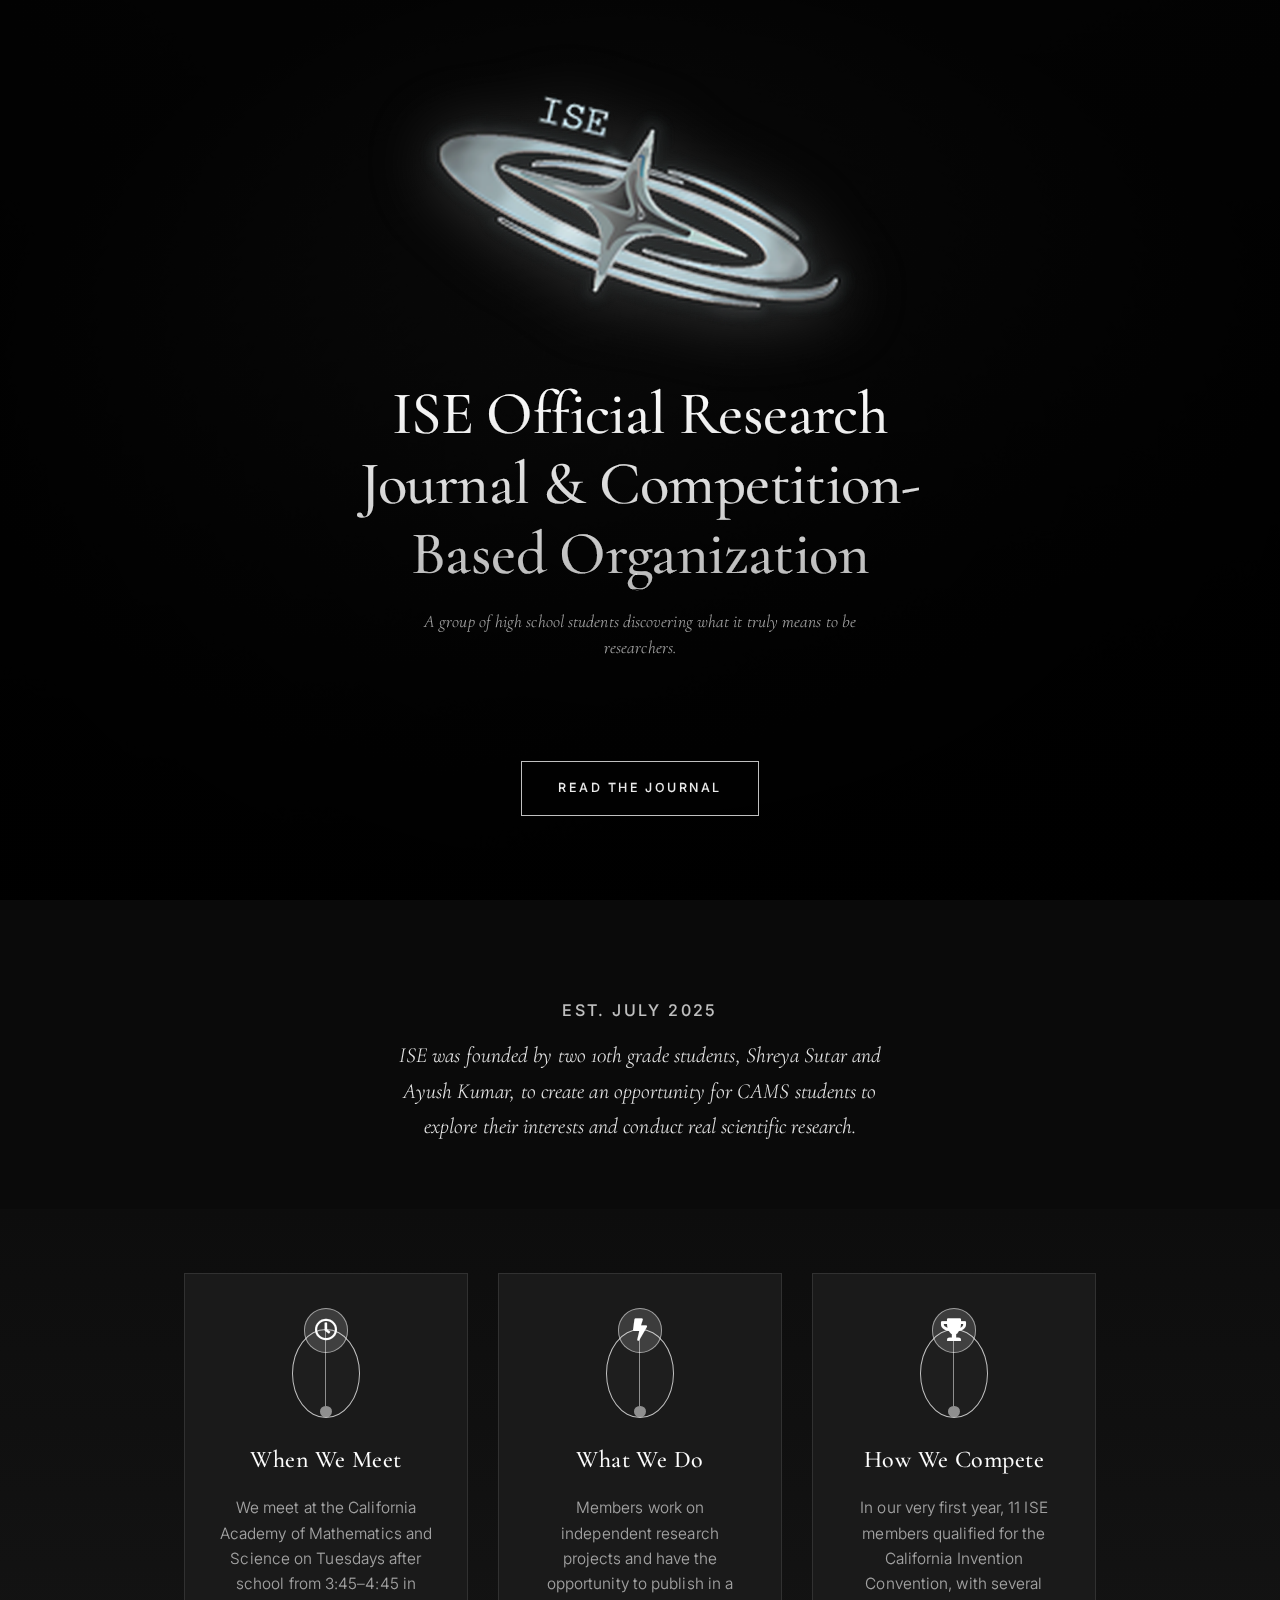
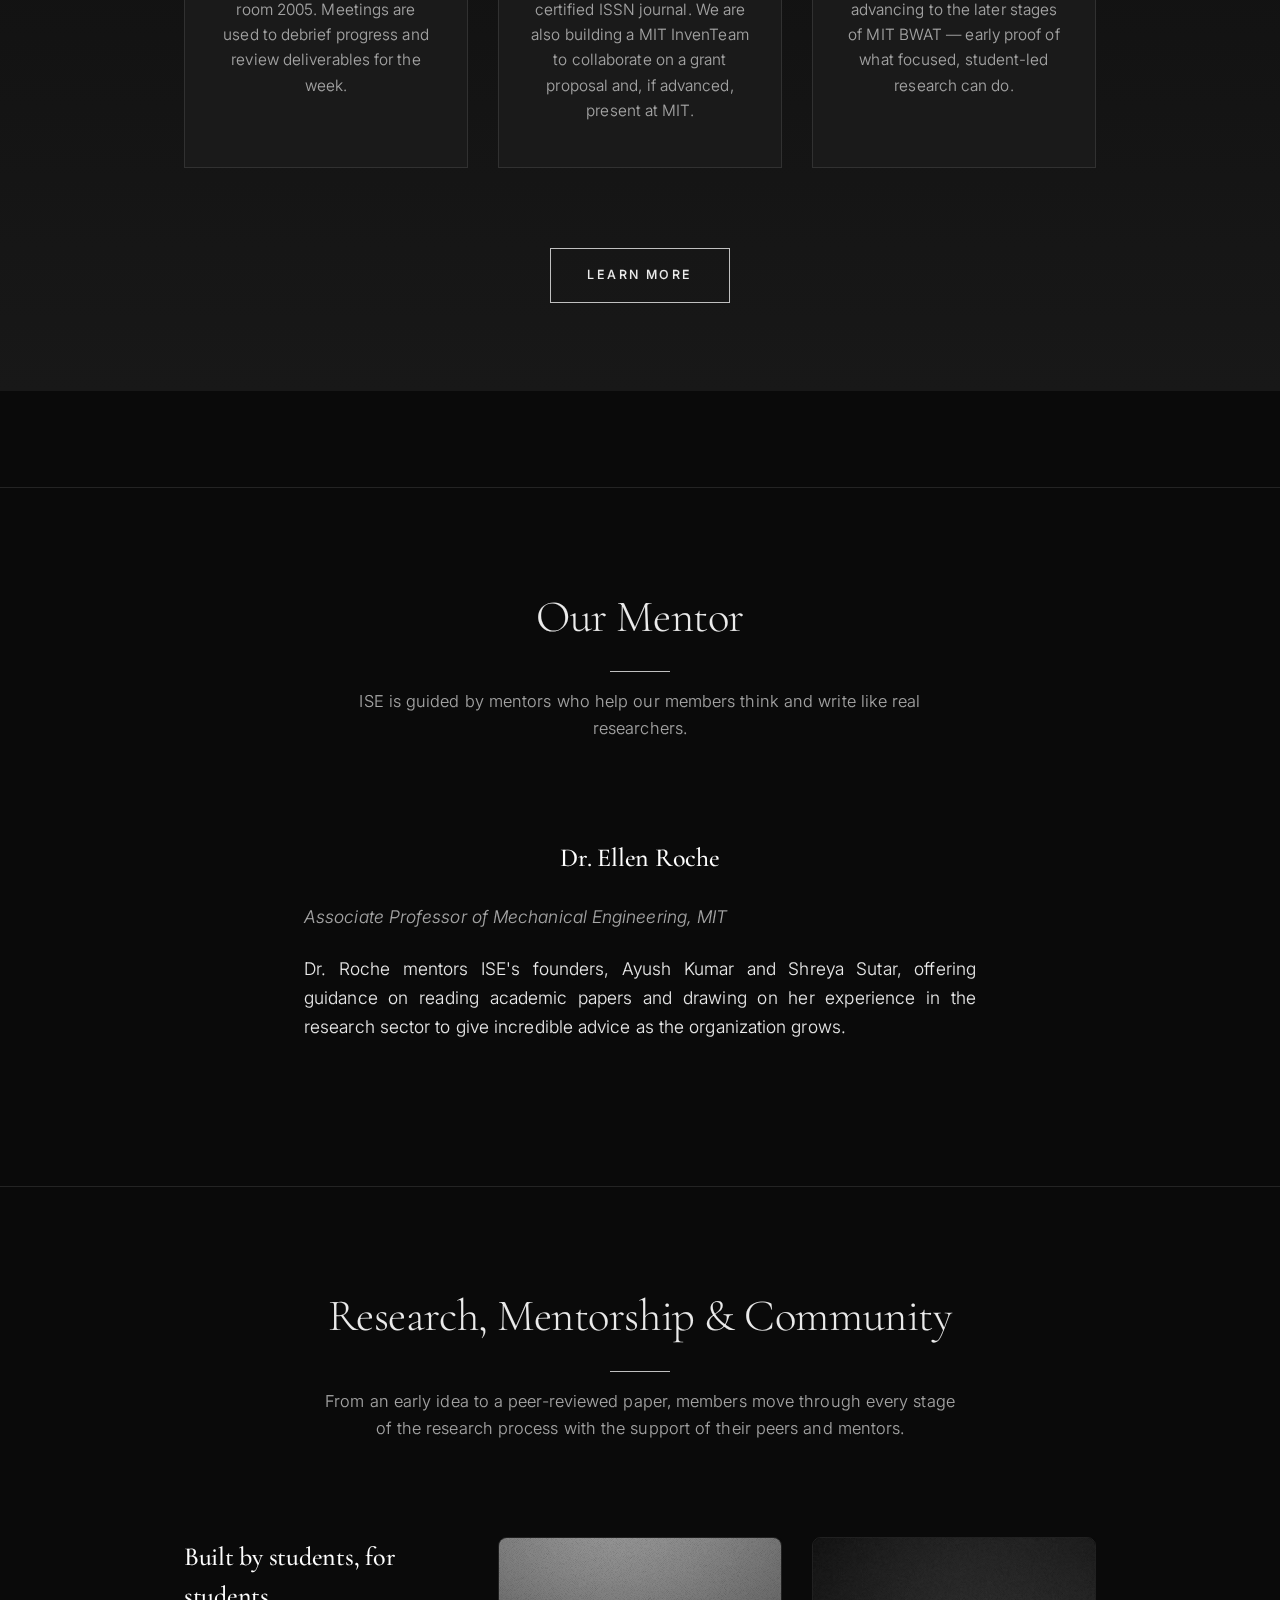
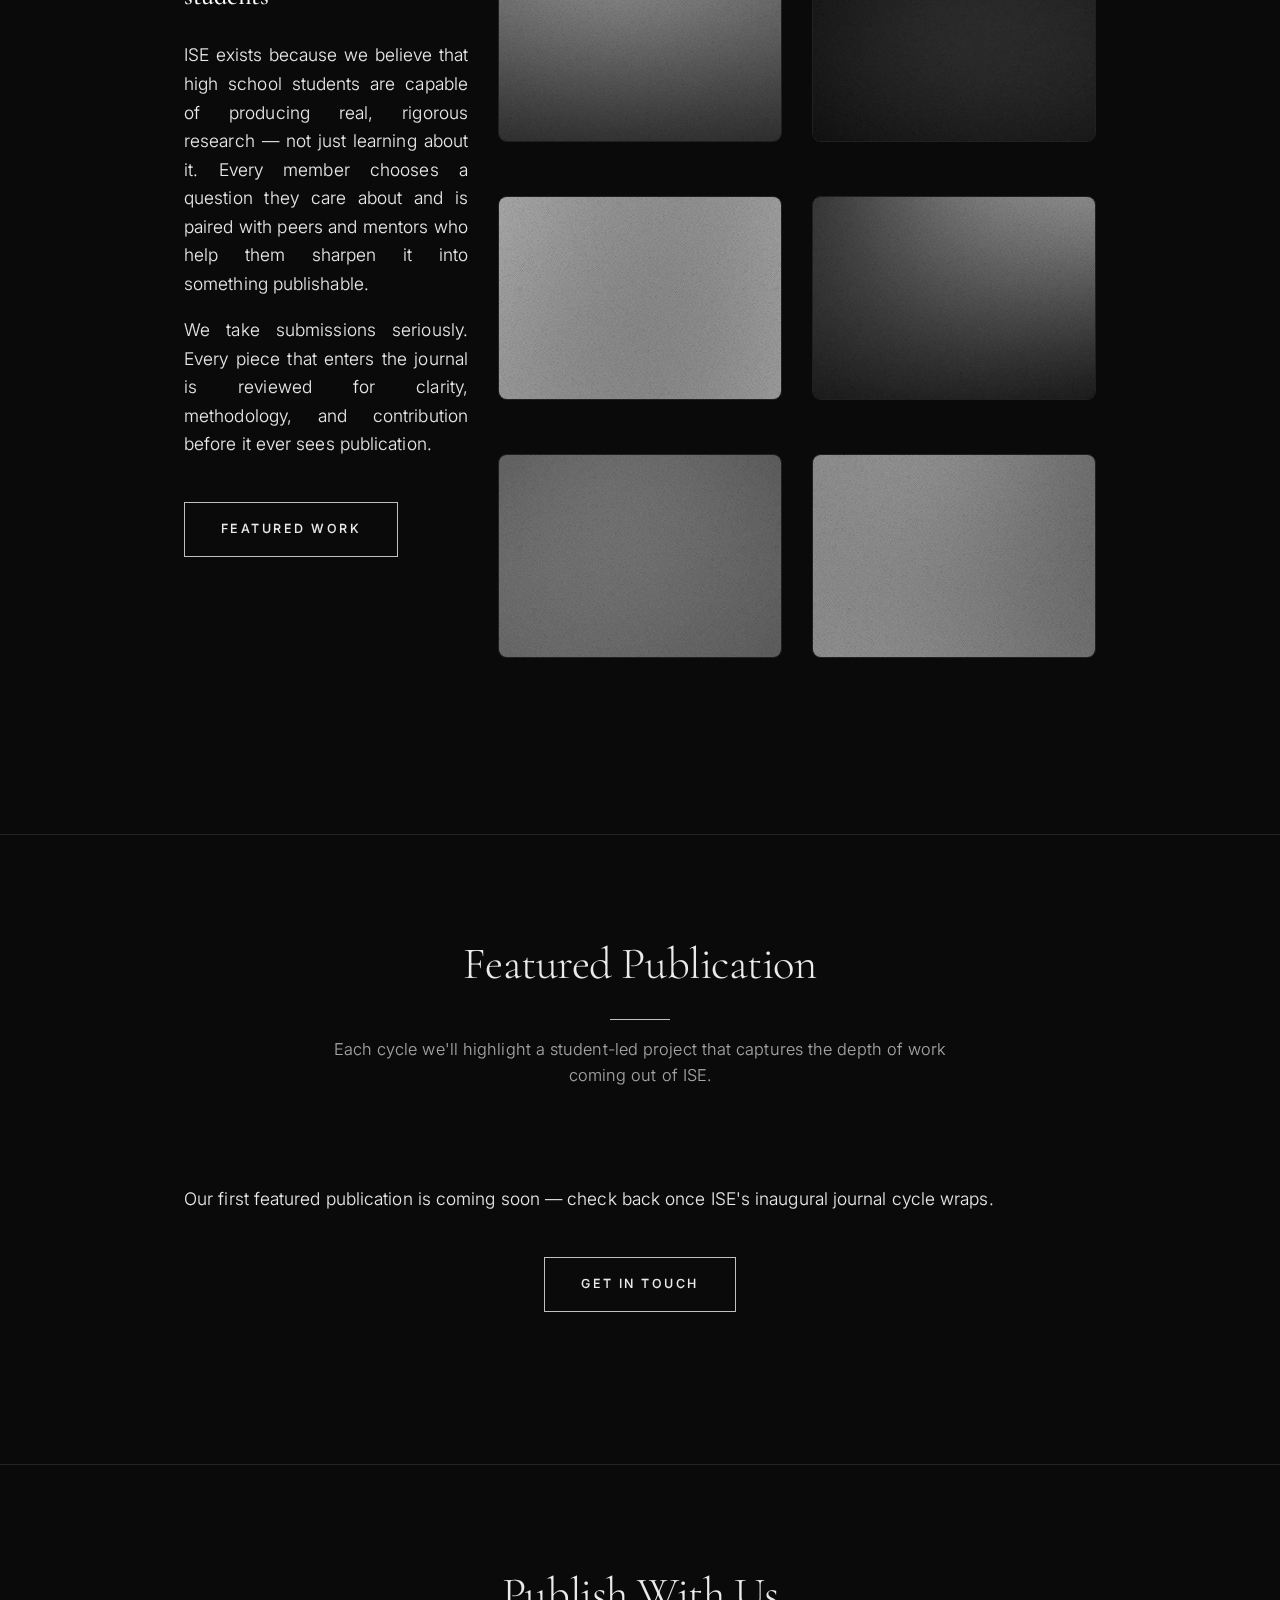
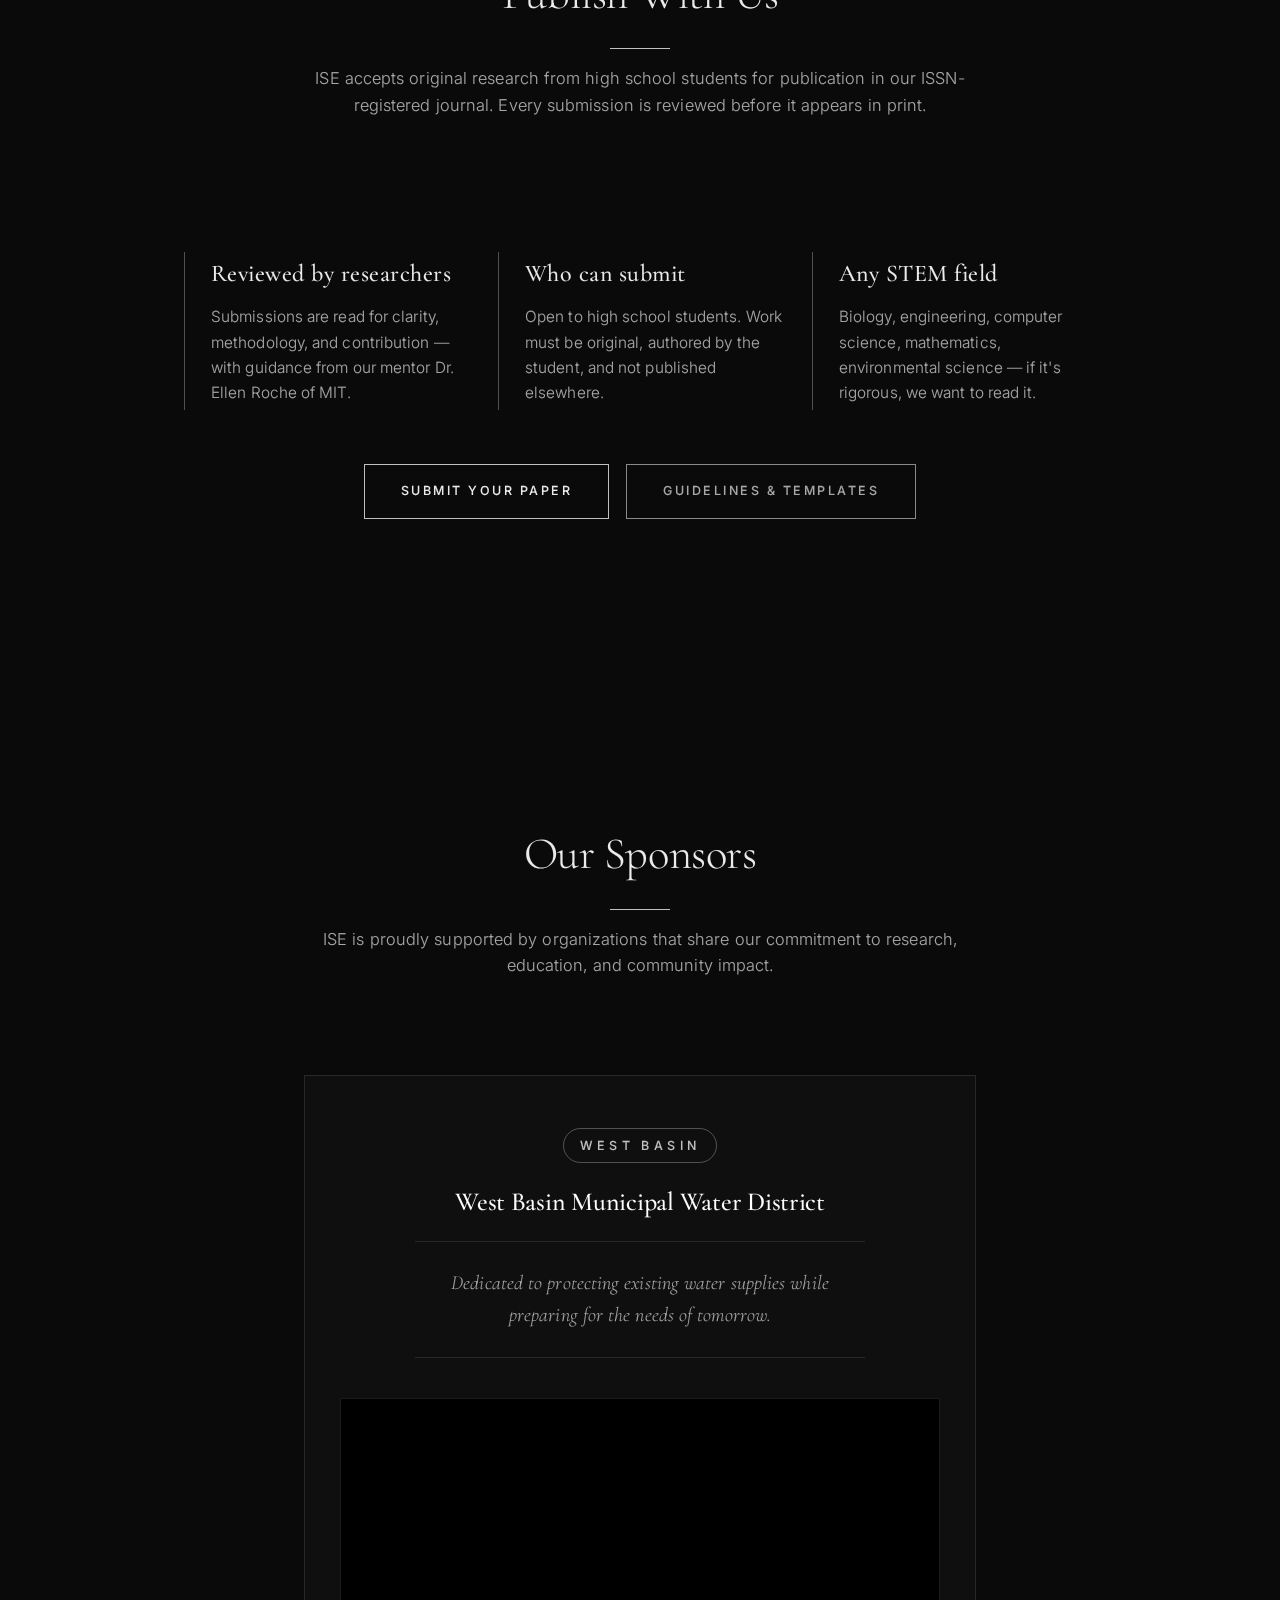
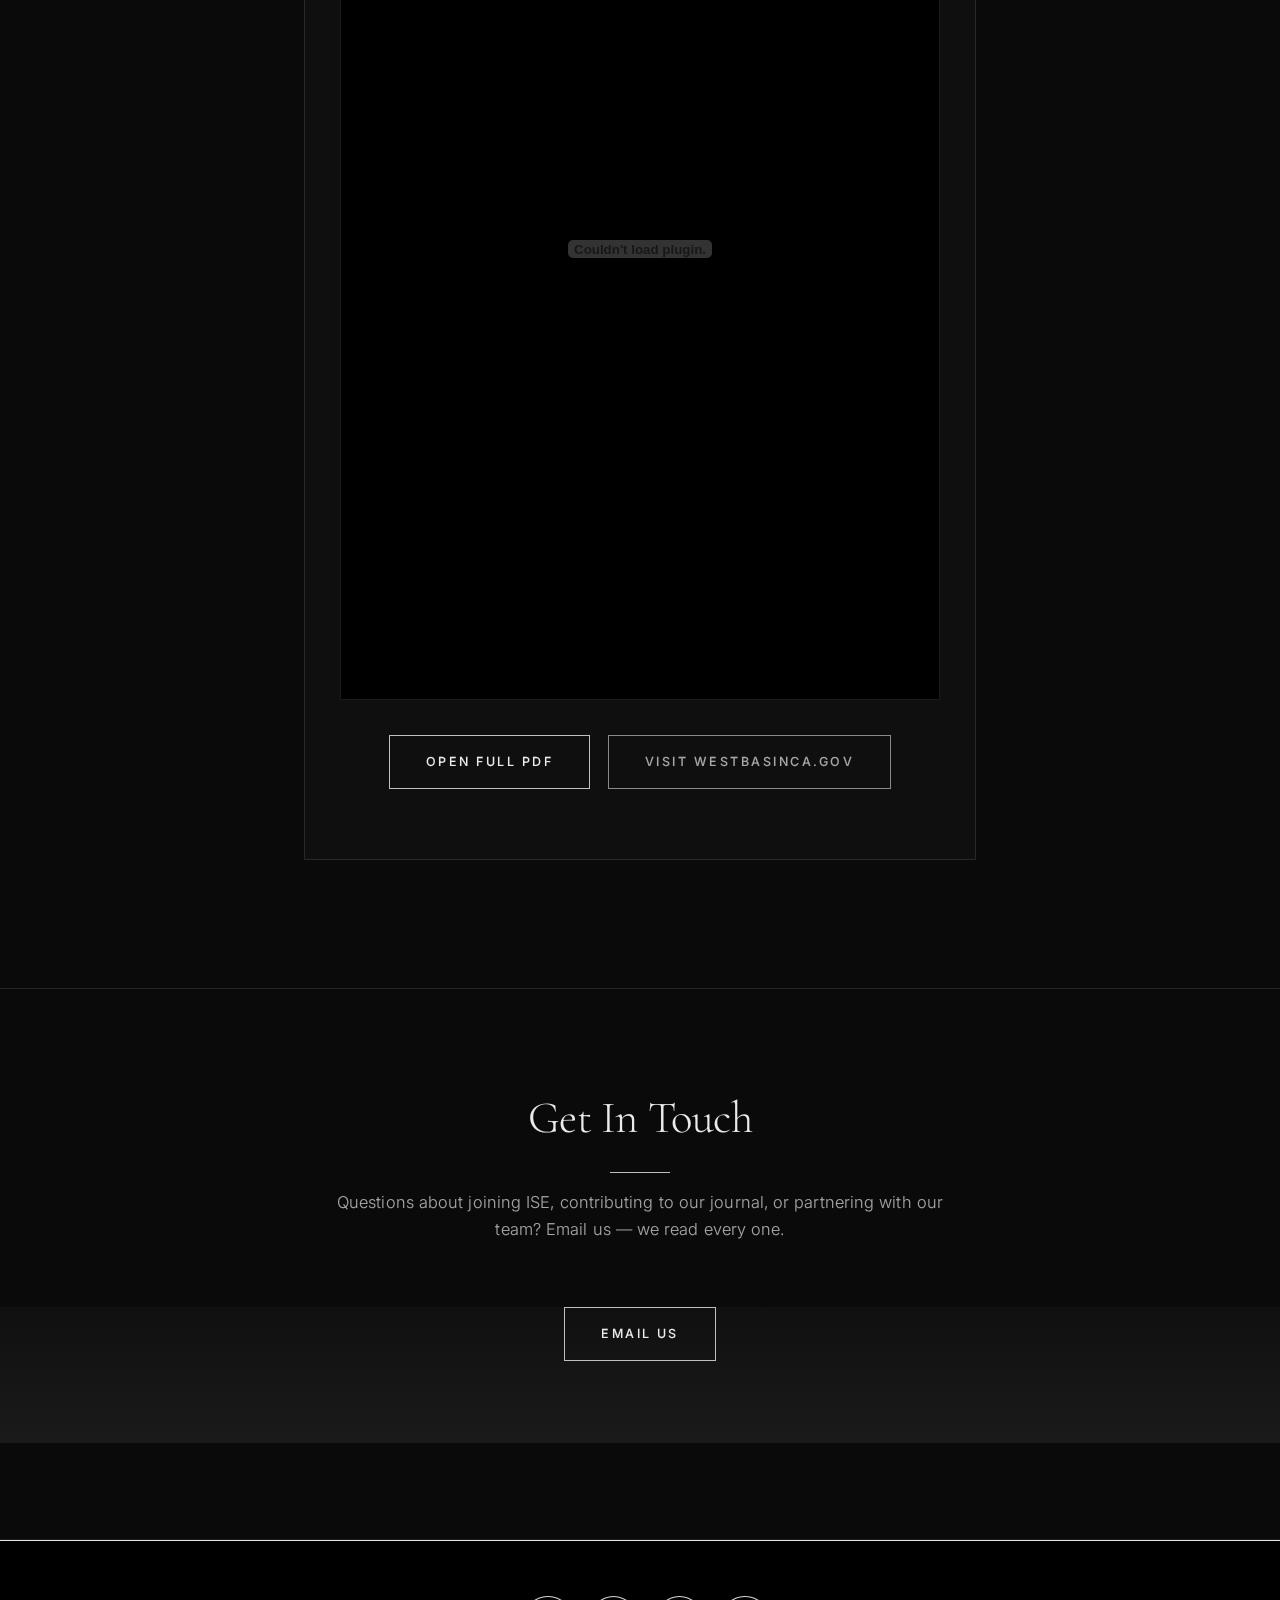
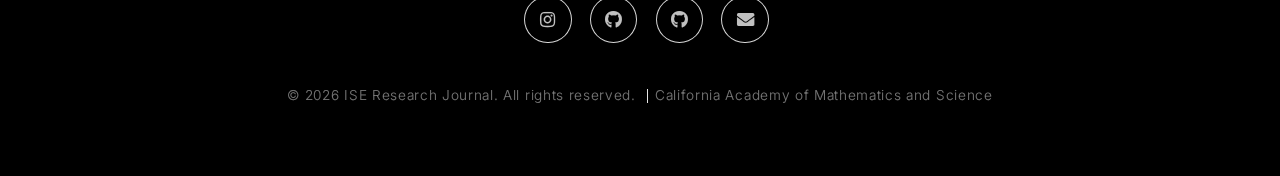
==== commit 78bc0236: "Logo Changes + Email us Email us addition as well as Logo stuff." ====
--- a/index.html
+++ b/index.html
@@ -1,837 +1,614 @@
-<!DOCTYPE HTML>
-<!--
-	ISE Official STEM Journal
-	Base template: html5up.net (CCA 3.0) | Theme override: ISE black/silver
--->
-<html>
-	<head>
-		<title>ISE Official STEM Journal</title>
-		<meta charset="utf-8" />
-		<meta name="viewport" content="width=device-width, initial-scale=1" />
-		<meta name="description" content="ISE is a student-founded research journal and competition-based organization at the California Academy of Mathematics and Science, giving high school students the opportunity to conduct and publish real scientific research." />
-		<link rel="icon" type="image/png" href="images/ISE_image.png" />
-		<meta property="og:title" content="ISE Official Research Journal & Competition-Based Organization" />
-		<meta property="og:description" content="A group of high school students discovering what it truly means to be researchers." />
-		<meta property="og:image" content="images/header.jpg" />
-		<meta property="og:type" content="website" />
-		<link rel="stylesheet" href="assets/css/main.css" />
-		<link rel="preconnect" href="https://fonts.googleapis.com">
-		<link rel="preconnect" href="https://fonts.gstatic.com" crossorigin>
-		<link href="https://fonts.googleapis.com/css2?family=Cormorant+Garamond:ital,wght@0,400;0,500;0,600;0,700;1,400;1,500&family=Inter:wght@300;400;500;600&display=swap" rel="stylesheet">
-
-		<style>
-			/* === ISE Theme — Black / White / Silver / Gray ============ */
-			:root {
-				--c-bg:            #080808;
-				--c-bg-3:          #181818;
-				--c-bg-elev:       #222222;
-				--c-border:        rgba(192,192,192,0.10);
-				--c-border-strong: rgba(192,192,192,0.30);
-				--c-text:          #e8e8e8;
-				--c-text-dim:      #a0a0a0;
-				--c-text-mute:     #555;
-				--c-silver:        #c0c0c0;
-				--c-silver-bright: #ebebeb;
-				--c-silver-dark:   #8a8a8a;
-				--c-accent:        #6a9ab8;
-				--c-accent-dim:    rgba(106,154,184,0.15);
-				--ff-serif:        'Cormorant Garamond', Georgia, 'Times New Roman', serif;
-				--ff-sans:         'Inter', -apple-system, BlinkMacSystemFont, 'Segoe UI', Roboto, sans-serif;
-			}
-
-			*, *::before, *::after { box-sizing: border-box; }
-
-			html, body, body.is-preload {
-				background: var(--c-bg);
-				color: var(--c-text);
-				font-family: var(--ff-sans);
-				font-weight: 300;
-				letter-spacing: 0.005em;
-				line-height: 1.65;
-			}
-
-			h1, h2, h3, h4, h5, h6 {
-				font-family: var(--ff-serif);
-				font-weight: 500;
-				letter-spacing: -0.01em;
-				color: var(--c-silver-bright);
-			}
-
-			a { color: var(--c-silver-bright); transition: color .2s ease; }
-			a:hover { color: #fff; }
-
-			/* ---- Grain overlay ----------------------------------------- */
-			body::after {
-				content: '';
-				position: fixed;
-				inset: 0;
-				pointer-events: none;
-				z-index: 9999;
-				opacity: 0.028;
-				background-image: url("data:image/svg+xml,%3Csvg viewBox='0 0 256 256' xmlns='http://www.w3.org/2000/svg'%3E%3Cfilter id='noise'%3E%3CfeTurbulence type='fractalNoise' baseFrequency='0.9' numOctaves='4' stitchTiles='stitch'/%3E%3C/filter%3E%3Crect width='100%25' height='100%25' filter='url(%23noise)'/%3E%3C/svg%3E");
-				background-size: 200px 200px;
-			}
-
-			/* ---- Scroll reveal ----------------------------------------- */
-			.reveal {
-				opacity: 0;
-				transform: translateY(28px);
-				transition: opacity 0.75s cubic-bezier(.22,.68,0,1.2), transform 0.75s cubic-bezier(.22,.68,0,1.2);
-			}
-			.reveal.visible {
-				opacity: 1;
-				transform: none;
-			}
-			.reveal-delay-1 { transition-delay: 0.1s; }
-			.reveal-delay-2 { transition-delay: 0.2s; }
-			.reveal-delay-3 { transition-delay: 0.32s; }
-			.reveal-delay-4 { transition-delay: 0.44s; }
-
-			/* ---- Hero -------------------------------------------------- */
-			#header {
-				position: relative;
-				min-height: 100vh;
-				display: flex; flex-direction: column;
-				align-items: center; justify-content: center;
-				text-align: center;
-				padding: 5rem 1.5rem;
-				background: var(--c-bg);
-				overflow: hidden;
-			}
-			#header::before {
-				content: '';
-				position: absolute; inset: 0;
-				background-image: var(--hero-image, none);
-				background-size: cover;
-				background-position: center;
-				opacity: 0.28;
-				filter: grayscale(100%) contrast(1.1);
-				z-index: 0;
-				transform: scale(1.04);
-				animation: hero-drift 22s ease-in-out infinite alternate;
-			}
-			@keyframes hero-drift {
-				from { transform: scale(1.04) translateY(0); }
-				to   { transform: scale(1.08) translateY(-12px); }
-			}
-			#header::after {
-				content: '';
-				position: absolute; inset: 0;
-				background:
-					radial-gradient(ellipse 80% 70% at 50% 40%, rgba(8,8,8,0.3) 0%, rgba(8,8,8,0.92) 80%),
-					linear-gradient(180deg, rgba(8,8,8,0.2) 0%, rgba(8,8,8,0.88) 100%);
-				z-index: 1;
-			}
-			#header > * { position: relative; z-index: 2; }
-
-			.hero-logo {
-				width: 72px;
-				height: 72px;
-				object-fit: contain;
-				margin-bottom: 2.5rem;
-				opacity: 0.92;
-				animation: logo-appear 1.2s cubic-bezier(.22,.68,0,1.2) both;
-			}
-			@keyframes logo-appear {
-				from { opacity: 0; transform: translateY(-12px) scale(0.9); }
-				to   { opacity: 0.92; transform: none; }
-			}
-
-			#header header h1 {
-				font-size: clamp(2.2rem, 5.5vw, 4.2rem);
-				line-height: 1.12;
-				max-width: 20ch;
-				margin: 0 auto 1.25rem;
-				background: linear-gradient(170deg, #ffffff 0%, #999 100%);
-				-webkit-background-clip: text;
-				background-clip: text;
-				-webkit-text-fill-color: transparent;
-				animation: hero-text-in 1.1s 0.2s cubic-bezier(.22,.68,0,1.2) both;
-			}
-			#header header p {
-				color: var(--c-text-dim);
-				max-width: 52ch;
-				margin: 0 auto 2.5rem;
-				font-style: italic;
-				font-family: var(--ff-serif);
-				font-size: 1.2rem;
-				animation: hero-text-in 1.1s 0.38s cubic-bezier(.22,.68,0,1.2) both;
-			}
-			#header footer {
-				margin-top: 1rem;
-				animation: hero-text-in 1.1s 0.52s cubic-bezier(.22,.68,0,1.2) both;
-			}
-			@keyframes hero-text-in {
-				from { opacity: 0; transform: translateY(18px); }
-				to   { opacity: 1; transform: none; }
-			}
-
-			/* scroll cue */
-			.scroll-cue {
-				position: absolute;
-				bottom: 2.5rem;
-				left: 50%;
-				transform: translateX(-50%);
-				z-index: 3;
-				display: flex;
-				flex-direction: column;
-				align-items: center;
-				gap: 0.5rem;
-				opacity: 0.45;
-				animation: cue-fade 1s 1.2s both;
-			}
-			@keyframes cue-fade { from { opacity: 0; } to { opacity: 0.45; } }
-			.scroll-cue span {
-				font-family: var(--ff-sans);
-				font-size: 0.65rem;
-				letter-spacing: 0.22em;
-				text-transform: uppercase;
-				color: var(--c-silver);
-			}
-			.scroll-cue-line {
-				width: 1px;
-				height: 40px;
-				background: linear-gradient(to bottom, var(--c-accent), transparent);
-				animation: line-pulse 2s ease-in-out infinite;
-			}
-			@keyframes line-pulse {
-				0%, 100% { opacity: 0.4; transform: scaleY(1); }
-				50% { opacity: 1; transform: scaleY(1.15); }
-			}
-
-			/* ---- Buttons ---------------------------------------------- */
-			.button,
-			input[type="submit"],
-			input[type="reset"] {
-				display: inline-block;
-				background: transparent !important;
-				border: 1px solid var(--c-silver) !important;
-				color: var(--c-silver-bright) !important;
-				text-transform: uppercase;
-				letter-spacing: 0.2em;
-				font-family: var(--ff-sans) !important;
-				font-size: 0.75rem !important;
-				font-weight: 500 !important;
-				padding: 0.9rem 2rem !important;
-				border-radius: 0 !important;
-				box-shadow: none !important;
-				text-shadow: none !important;
-				transition: background .25s ease, color .25s ease, border-color .25s ease, transform .2s ease;
-				cursor: pointer;
-				text-decoration: none;
-			}
-			.button:hover,
-			input[type="submit"]:hover,
-			input[type="reset"]:hover {
-				background: var(--c-silver-bright) !important;
-				color: #000 !important;
-				border-color: var(--c-silver-bright) !important;
-				transform: translateY(-2px);
-			}
-			.button.alt,
-			input[type="reset"] {
-				border-color: rgba(192,192,192,0.3) !important;
-				color: var(--c-text-mute) !important;
-			}
-			.button.alt:hover {
-				background: rgba(192,192,192,0.1) !important;
-				color: var(--c-silver-bright) !important;
-				border-color: var(--c-silver-dark) !important;
-			}
-
-			/* ---- Main sections --------------------------------------- */
-			.main {
-				background: var(--c-bg) !important;
-				padding: 7rem 0;
-			}
-			.main + .main { border-top: none; }
-
-			.main > header { text-align: center; margin-bottom: 4.5rem; padding: 0 1.5rem; }
-			.main > header h2 {
-				font-size: clamp(1.9rem, 4vw, 3rem);
-				margin-bottom: 0.75rem;
-				display: inline-block;
-			}
-			.main > header h2::after {
-				content: '';
-				display: block;
-				width: 40px; height: 1px;
-				background: var(--c-accent);
-				margin: 1.1rem auto 0;
-				transition: width .4s ease;
-			}
-			.main > header:hover h2::after { width: 80px; }
-			.main > header p {
-				color: var(--c-text-dim);
-				max-width: 60ch;
-				margin: 1rem auto 0;
-				font-family: var(--ff-serif);
-				font-style: italic;
-				font-size: 1.1rem;
-			}
-
-			/* ---- Content blocks -------------------------------------- */
-			.content.dark { background: transparent; color: var(--c-text); }
-			.content.style1.featured { background: transparent; padding: 2rem 0; }
-			.content.style2 { padding: 2rem 0; }
-			.content.style3 { padding: 2rem 0; }
-			.content.style4 { background: transparent; padding: 4rem 0; }
-
-			/* ---- Image grids ----------------------------------------- */
-			.image.fit { display: block; overflow: hidden; }
-			.image.fit img {
-				display: block;
-				width: 100%; height: auto;
-				border: 1px solid var(--c-border);
-				filter: grayscale(100%) contrast(1.05) brightness(0.82);
-				transition: filter .5s ease, transform .6s ease;
-			}
-			.image.fit:hover img {
-				filter: grayscale(20%) contrast(1.0) brightness(1.0);
-				transform: scale(1.05);
-			}
-
-			/* ---- Forms ----------------------------------------------- */
-			input[type="text"],
-			input[type="email"],
-			textarea,
-			select {
-				background: rgba(255,255,255,0.03) !important;
-				border: 1px solid var(--c-border) !important;
-				color: var(--c-text) !important;
-				border-radius: 0 !important;
-				padding: 1rem 1.1rem !important;
-				font-family: var(--ff-sans) !important;
-				font-size: 0.95rem !important;
-				box-shadow: none !important;
-				transition: border-color .2s ease, background .2s ease;
-			}
-			input[type="text"]:focus,
-			input[type="email"]:focus,
-			textarea:focus,
-			select:focus {
-				border-color: var(--c-silver) !important;
-				background: rgba(255,255,255,0.05) !important;
-				outline: none !important;
-			}
-			::placeholder { color: var(--c-text-mute) !important; }
-			textarea { min-height: 180px; }
-
-			/* ---- Footer ---------------------------------------------- */
-			#footer {
-				background: var(--c-bg);
-				padding: 3.5rem 1.5rem;
-				text-align: center;
-				border-top: 1px solid var(--c-border);
-			}
-			#footer .icons { margin-bottom: 1.25rem; }
-			#footer .icons li a {
-				color: var(--c-silver) !important;
-				transition: color .25s ease, transform .25s ease;
-				display: inline-block;
-			}
-			#footer .icons li a:hover {
-				color: #fff !important;
-				transform: translateY(-2px);
-			}
-			#footer .copyright {
-				color: var(--c-text-mute);
-				font-size: 0.85rem;
-				letter-spacing: 0.05em;
-			}
-			#footer .copyright a { color: var(--c-silver); }
-
-			/* ---- Kill ALL template background overrides --------------- */
-			.main > header { background: transparent !important; }
-			.main > .content.dark,
-			.main > .content.style1,
-			.main > .content.style2,
-			.main > .content.style3,
-			.main > .content.style4 { background: transparent !important; }
-
-			/* ---- Spacing tweaks --------------------------------------- */
-			.container { padding-left: 1.5rem; padding-right: 1.5rem; }
-			.row > * { margin-bottom: 1.5rem; }
-
-			/* ---- EST. founding strip ---------------------------------- */
-			#first {
-				padding: 5.5rem 0;
-				background: var(--c-bg) !important;
-			}
-			#first .founding-strip {
-				display: flex;
-				flex-direction: column;
-				align-items: center;
-				text-align: center;
-			}
-			.founding-eyebrow {
-				font-family: var(--ff-sans);
-				font-size: 0.7rem;
-				font-weight: 500;
-				letter-spacing: 0.24em;
-				text-transform: uppercase;
-				color: var(--c-accent);
-				display: block;
-				margin-bottom: 1.5rem;
-			}
-			.founding-text {
-				font-family: var(--ff-serif);
-				font-size: clamp(1.3rem, 2.6vw, 1.75rem);
-				font-style: italic;
-				color: var(--c-text);
-				max-width: 52ch;
-				margin: 0 auto;
-				line-height: 1.65;
-			}
-
-			/* ---- Publish With Us — editorial layout ------------------- */
-			#publish {
-				padding: 0;
-				background: var(--c-bg);
-			}
-			.pub-editorial {
-				display: grid;
-				grid-template-columns: 1fr 1fr;
-				min-height: 580px;
-			}
-			.pub-left {
-				background: var(--c-bg);
-				padding: 6rem 4.5rem 6rem 5vw;
-				display: flex;
-				flex-direction: column;
-				justify-content: center;
-				border-right: 1px solid var(--c-border);
-			}
-			.pub-eyebrow {
-				font-family: var(--ff-sans);
-				font-size: 0.7rem;
-				font-weight: 500;
-				letter-spacing: 0.24em;
-				text-transform: uppercase;
-				color: var(--c-accent);
-				display: block;
-				margin-bottom: 1.5rem;
-			}
-			.pub-heading {
-				font-size: clamp(2.8rem, 5vw, 4.8rem);
-				line-height: 1.02;
-				margin: 0 0 1.75rem;
-				background: linear-gradient(160deg, #ffffff 0%, #888 100%);
-				-webkit-background-clip: text;
-				background-clip: text;
-				-webkit-text-fill-color: transparent;
-			}
-			.pub-body {
-				color: var(--c-text-dim);
-				font-size: 0.98rem;
-				line-height: 1.85;
-				max-width: 46ch;
-				margin: 0 0 2.5rem;
-			}
-			.pub-actions {
-				display: flex;
-				gap: 1rem;
-				flex-wrap: wrap;
-			}
-			.pub-right {
-				background: var(--c-bg);
-				padding: 6rem 5vw 6rem 4.5rem;
-				display: flex;
-				flex-direction: column;
-				justify-content: center;
-				gap: 0;
-			}
-			.pub-credential {
-				padding: 1.75rem 0;
-				border-bottom: 1px solid var(--c-border);
-				display: flex;
-				flex-direction: column;
-				gap: 0.3rem;
-				transition: padding-left .25s ease;
-			}
-			.pub-credential:first-child { border-top: 1px solid var(--c-border); }
-			.pub-credential:hover { padding-left: 0.5rem; }
-			.cred-label {
-				font-family: var(--ff-sans);
-				font-size: 0.66rem;
-				font-weight: 500;
-				letter-spacing: 0.18em;
-				text-transform: uppercase;
-				color: var(--c-accent);
-			}
-			.cred-value {
-				font-family: var(--ff-serif);
-				font-size: 1.35rem;
-				color: var(--c-silver-bright);
-				line-height: 1.2;
-			}
-			.cred-sub {
-				font-size: 0.83rem;
-				color: var(--c-text-mute);
-				font-style: italic;
-			}
-
-			@media (max-width: 768px) {
-				.pub-editorial { grid-template-columns: 1fr; }
-				.pub-left { padding: 4rem 1.5rem; border-right: none; border-bottom: 1px solid var(--c-border); }
-				.pub-right { padding: 3rem 1.5rem; }
-			}
-
-			/* ---- Mentor section --------------------------------------- */
-			#mentor {
-				background: var(--c-bg) !important;
-				padding: 6rem 0;
-			}
-			#mentor .main > header,
-			#mentor > header { background: transparent !important; }
-			.mentor-inner {
-				display: grid;
-				grid-template-columns: 1fr 2fr;
-				gap: 4rem;
-				align-items: center;
-				padding: 0 1.5rem;
-				max-width: 900px;
-				margin: 0 auto;
-			}
-			.mentor-label-col {
-				text-align: right;
-				border-right: 1px solid var(--c-border);
-				padding-right: 4rem;
-			}
-			.mentor-tag {
-				font-family: var(--ff-sans);
-				font-size: 0.68rem;
-				font-weight: 500;
-				letter-spacing: 0.22em;
-				text-transform: uppercase;
-				color: var(--c-accent);
-				display: block;
-				margin-bottom: 0.75rem;
-			}
-			.mentor-name {
-				font-family: var(--ff-serif);
-				font-size: clamp(1.6rem, 3vw, 2.2rem);
-				line-height: 1.15;
-				margin: 0;
-				color: var(--c-silver-bright);
-			}
-			.mentor-title {
-				font-family: var(--ff-sans);
-				font-size: 0.8rem;
-				color: var(--c-text-mute);
-				margin-top: 0.5rem;
-				letter-spacing: 0.03em;
-			}
-			.mentor-body {
-				color: var(--c-text-dim);
-				font-size: 1rem;
-				line-height: 1.85;
-			}
-			@media (max-width: 700px) {
-				.mentor-inner { grid-template-columns: 1fr; gap: 2rem; }
-				.mentor-label-col { text-align: left; border-right: none; border-bottom: 1px solid var(--c-border); padding-right: 0; padding-bottom: 2rem; }
-			}
-
-			/* ---- Research section ------------------------------------- */
-			#second .content { padding: 0 !important; }
-			.students-block { padding: 1rem 0 2rem; }
-			.students-block p {
-				color: var(--c-text-dim);
-				font-size: 1.05rem;
-				line-height: 1.85;
-				margin-bottom: 1.25rem;
-				max-width: 60ch;
-			}
-			.students-block .button { margin-top: 1rem; }
-
-			/* ---- Featured publication --------------------------------- */
-			#third .coming-soon-block {
-				text-align: center;
-				padding: 3rem 0 2rem;
-			}
-			#third .coming-soon-label {
-				font-family: var(--ff-sans);
-				font-size: 0.68rem;
-				letter-spacing: 0.22em;
-				text-transform: uppercase;
-				color: var(--c-accent);
-				display: block;
-				margin-bottom: 1.5rem;
-			}
-			#third .coming-soon-text {
-				font-family: var(--ff-serif);
-				font-style: italic;
-				font-size: 1.2rem;
-				color: var(--c-text-dim);
-				max-width: 48ch;
-				margin: 0 auto 2.5rem;
-				line-height: 1.7;
-			}
-
-			/* ---- Get In Touch ----------------------------------------- */
-			#fourth { text-align: center; }
-			#fourth .content.style4 {
-				background: transparent !important;
-				padding: 5rem 0 !important;
-			}
-
-			/* ---- Sponsor card ----------------------------------------- */
-			.sponsor-card {
-				border: 1px solid var(--c-border);
-				padding: 2.5rem;
-				text-align: center;
-			}
-			.sponsor-mark {
-				font-family: var(--ff-sans);
-				font-size: 0.68rem;
-				font-weight: 500;
-				letter-spacing: 0.22em;
-				text-transform: uppercase;
-				color: var(--c-accent);
-				display: block;
-				margin-bottom: 1rem;
-			}
-			.sponsor-name {
-				font-family: var(--ff-serif);
-				font-size: clamp(1.4rem, 3vw, 1.9rem);
-				color: var(--c-silver-bright);
-				margin: 0 0 1rem;
-			}
-			.sponsor-quote {
-				font-family: var(--ff-serif);
-				font-style: italic;
-				color: var(--c-text-dim);
-				font-size: 1.05rem;
-				line-height: 1.7;
-				border-left: 2px solid var(--c-accent);
-				margin: 0 auto 2rem;
-				padding-left: 1.25rem;
-				text-align: left;
-				max-width: 52ch;
-			}
-			.sponsor-pdf {
-				margin-bottom: 2rem;
-			}
-			.sponsor-pdf object,
-			.sponsor-pdf embed {
-				width: 100%;
-				height: 500px;
-				border: 1px solid var(--c-border);
-				display: block;
-			}
-			.sponsor-pdf-fallback {
-				color: var(--c-text-dim);
-				font-size: 0.9rem;
-				padding: 2rem;
-				border: 1px solid var(--c-border);
-				text-align: center;
-			}
-		</style>
-	</head>
-	<body class="is-preload">
-
-		<section id="header" class="dark" style="--hero-image: url('images/header.jpg');">
-			<img src="images/ISE_image.png" alt="ISE" class="hero-logo" />
-			<header>
-				<h1>ISE Official Research Journal &amp; Competition-Based Organization</h1>
-				<p>A group of high school students discovering what it truly means to be researchers.</p>
-			</header>
-			<footer>
-				<a href="https://drive.google.com/file/d/1ZbXNEr56wgRQEBzD4_aUhIesoJZzXqxv/view?usp=sharing" class="button" target="_blank" rel="noopener">Read the Journal</a>
-			</footer>
-			<div class="scroll-cue">
-				<span>Scroll</span>
-				<div class="scroll-cue-line"></div>
-			</div>
-		</section>
-
-		<!-- First -->
-		<section id="first" class="main">
-			<div class="founding-strip container reveal">
-				<span class="founding-eyebrow">Est. July 2025</span>
-				<p class="founding-text">ISE was founded by two 10th grade students, Shreya Sutar and Ayush Kumar, to create an opportunity for CAMS students to explore their interests and conduct real scientific research.</p>
-			</div>
-		</section>
-
-		<!-- Publish With Us -->
-		<section id="publish">
-			<div class="pub-editorial">
-				<div class="pub-left reveal">
-					<span class="pub-eyebrow">Research Journal</span>
-					<h2 class="pub-heading">Publish<br>With Us</h2>
-					<p class="pub-body">ISE is an ISSN-certified publication open to any high school student with original research to share. Papers are reviewed by MIT professors and evaluated on clarity, methodology, and contribution &mdash; not school, name, or prior experience.</p>
-					<div class="pub-actions">
-						<a href="publish.html" class="button">Submission Info &amp; Templates</a>
-						<a href="mailto:iseofficialjournal@gmail.com?subject=ISE%20Journal%20Submission" class="button alt">Submit a Paper</a>
-					</div>
-				</div>
-				<div class="pub-right reveal reveal-delay-2">
-					<div class="pub-credential">
-						<span class="cred-label">Reviewed By</span>
-						<span class="cred-value">Dr. Ellen Roche</span>
-						<span class="cred-sub">Associate Professor of Mechanical Engineering, MIT</span>
-					</div>
-					<div class="pub-credential">
-						<span class="cred-label">Certification</span>
-						<span class="cred-value">ISSN Certified</span>
-						<span class="cred-sub">Indexed and formally registered</span>
-					</div>
-					<div class="pub-credential">
-						<span class="cred-label">Open To</span>
-						<span class="cred-value">All High School Students</span>
-						<span class="cred-sub">Grades 9–12 &middot; All STEM disciplines</span>
-					</div>
-					<div class="pub-credential">
-						<span class="cred-label">Experience Required</span>
-						<span class="cred-value">None</span>
-						<span class="cred-sub">Solo or co-authored &middot; Any paper type</span>
-					</div>
-				</div>
-			</div>
-		</section>
-
-		<!-- Mentor -->
-		<section id="mentor" class="main">
-			<header>
-				<div class="container reveal">
-					<h2>Our Mentor</h2>
-					<p>ISE is guided by mentors who help our members think and write like real researchers.</p>
-				</div>
-			</header>
-			<div class="content dark style2">
-				<div class="mentor-inner">
-					<div class="mentor-label-col reveal">
-						<span class="mentor-tag">Mentor</span>
-						<h3 class="mentor-name">Dr. Ellen<br>Roche</h3>
-						<p class="mentor-title">Associate Professor of<br>Mechanical Engineering, MIT</p>
-					</div>
-					<div class="mentor-body reveal reveal-delay-2">
-						Dr. Roche mentors ISE's founders, Ayush Kumar and Shreya Sutar, offering guidance on reading academic papers and drawing on her experience in the research sector to give incredible advice as the organization grows.
-					</div>
-				</div>
-			</div>
-		</section>
-
-		<!-- Second -->
-		<section id="second" class="main">
-			<header>
-				<div class="container reveal">
-					<h2>Research, Mentorship &amp; Community</h2>
-					<p>From an early idea to a peer-reviewed paper, members move through every stage of the research process.</p>
-				</div>
-			</header>
-			<div class="content dark style2">
-				<div class="container medium reveal">
-					<div class="students-block">
-						<p>ISE exists because we believe that high school students are capable of producing real, rigorous research — not just learning about it. Every member chooses a question they care about and is paired with peers and mentors who help them sharpen it into something publishable.</p>
-						<p>We take submissions seriously. Every piece that enters the journal is reviewed for clarity, methodology, and contribution before it ever sees publication.</p>
-						<a href="#third" class="button scrolly">Featured Work</a>
-					</div>
-				</div>
-			</div>
-		</section>
-
-		<!-- Third -->
-		<section id="third" class="main">
-			<header>
-				<div class="container reveal">
-					<h2>Featured Publication</h2>
-					<p>Each cycle we'll highlight a student-led project that captures the depth of work coming out of ISE.</p>
-				</div>
-			</header>
-			<div class="content dark style3">
-				<div class="container">
-					<div class="coming-soon-block reveal">
-						<span class="coming-soon-label">Coming Soon</span>
-						<p class="coming-soon-text">Our first featured publication is coming soon — check back once ISE's inaugural journal cycle wraps.</p>
-						<a href="#fourth" class="button scrolly">Get In Touch</a>
-					</div>
-				</div>
-			</div>
-		</section>
-
-		<!-- Sponsors -->
-		<section id="sponsors" class="main">
-			<header>
-				<div class="container reveal">
-					<h2>Our Sponsors</h2>
-					<p>ISE is proudly supported by organizations that share our commitment to research, education, and community impact.</p>
-				</div>
-			</header>
-			<div class="content dark style2">
-				<div class="container medium">
-					<div class="sponsor-card reveal">
-						<div class="sponsor-mark">West Basin</div>
-						<h3 class="sponsor-name">West Basin Municipal Water District</h3>
-						<blockquote class="sponsor-quote">Dedicated to protecting existing water supplies while preparing for the needs of tomorrow.</blockquote>
-						<div class="sponsor-pdf">
-							<object data="assets/pdf/west-basin-sponsorship.pdf" type="application/pdf">
-								<embed src="assets/pdf/west-basin-sponsorship.pdf" type="application/pdf" />
-								<p class="sponsor-pdf-fallback">Your browser can't display the PDF inline. <a href="assets/pdf/west-basin-sponsorship.pdf" target="_blank" rel="noopener">Open the West Basin sponsorship ad</a> in a new tab.</p>
-							</object>
-						</div>
-						<ul class="actions special">
-							<li><a href="assets/pdf/west-basin-sponsorship.pdf" class="button" target="_blank" rel="noopener">Open Full PDF</a></li>
-							<li><a href="https://www.westbasinca.gov" class="button alt" target="_blank" rel="noopener">Visit WestBasinCA.gov</a></li>
-						</ul>
-					</div>
-				</div>
-			</div>
-		</section>
-
-		<!-- Fourth -->
-		<section id="fourth" class="main">
-			<header>
-				<div class="container reveal">
-					<h2>Get In Touch</h2>
-					<p>Questions about joining ISE, contributing to our journal, or partnering with our team? Email us — we read every one.</p>
-				</div>
-			</header>
-			<div class="content style4 featured">
-				<div class="container medium reveal">
-					<ul class="actions special">
-						<li><a href="mailto:iseofficialjournal@gmail.com" class="button">Email Us</a></li>
-					</ul>
-				</div>
-			</div>
-		</section>
-
-		<!-- Footer -->
-		<section id="footer">
-			<ul class="icons">
-				<li><a href="https://www.instagram.com/cams.ise.official/" class="icon brands fa-instagram" target="_blank" rel="noopener"><span class="label">Instagram</span></a></li>
-				<li><a href="https://github.com/ShreyaSutar-engi" class="icon brands fa-github" target="_blank" rel="noopener"><span class="label">GitHub (Shreya)</span></a></li>
-				<li><a href="https://github.com/ayxsh-10" class="icon brands fa-github" target="_blank" rel="noopener"><span class="label">GitHub (Ayush)</span></a></li>
-				<li><a href="mailto:iseofficialjournal@gmail.com" class="icon solid fa-envelope"><span class="label">Email</span></a></li>
-			</ul>
-			<div class="copyright">
-				<ul class="menu">
-					<li>&copy; 2026 ISE Research Journal. All rights reserved.</li>
-					<li>California Academy of Mathematics and Science</li>
-				</ul>
-			</div>
-		</section>
-
-		<!-- Scripts -->
-		<script src="assets/js/jquery.min.js"></script>
-		<script src="assets/js/jquery.scrolly.min.js"></script>
-		<script src="assets/js/browser.min.js"></script>
-		<script src="assets/js/breakpoints.min.js"></script>
-		<script src="assets/js/util.js"></script>
-		<script src="assets/js/main.js"></script>
-
-		<script>
-			const observer = new IntersectionObserver((entries) => {
-				entries.forEach(e => {
-					if (e.isIntersecting) {
-						e.target.classList.add('visible');
-						observer.unobserve(e.target);
-					}
-				});
-			}, { threshold: 0.12, rootMargin: '0px 0px -40px 0px' });
-
-			document.querySelectorAll('.reveal').forEach(el => observer.observe(el));
-		</script>
-
-	</body>
+<!DOCTYPE HTML>
+<!--
+	ISE Official STEM Journal
+	Base template: html5up.net (CCA 3.0) | Theme override: ISE black/silver
+-->
+<html>
+	<head>
+		<title>ISE Official STEM Journal</title>
+		<meta charset="utf-8" />
+		<meta name="viewport" content="width=device-width, initial-scale=1" />
+		<meta name="description" content="ISE is a student-founded research journal and competition-based organization at the California Academy of Mathematics and Science, giving high school students the opportunity to conduct and publish real scientific research." />
+		<link rel="icon" type="image/png" href="images/ISE_image.png" />
+		<meta property="og:title" content="ISE Official Research Journal & Competition-Based Organization" />
+		<meta property="og:description" content="A group of high school students discovering what it truly means to be researchers." />
+		<meta property="og:image" content="images/header.jpg" />
+		<meta property="og:type" content="website" />
+		<link rel="stylesheet" href="assets/css/main.css" />
+		<link rel="preconnect" href="https://fonts.googleapis.com">
+		<link rel="preconnect" href="https://fonts.gstatic.com" crossorigin>
+		<link href="https://fonts.googleapis.com/css2?family=Cormorant+Garamond:wght@400;500;600;700&family=Inter:wght@300;400;500;600&display=swap" rel="stylesheet">
+
+		<style>
+			/* === ISE Theme — Black / White / Silver / Gray ============ */
+			:root {
+				--c-bg:            #0a0a0a;
+				--c-bg-2:          #121212;
+				--c-bg-3:          #1a1a1a;
+				--c-bg-elev:       #222222;
+				--c-border:        rgba(192,192,192,0.14);
+				--c-border-strong: rgba(192,192,192,0.38);
+				--c-text:          #ececec;
+				--c-text-dim:      #a8a8a8;
+				--c-text-mute:     #7a7a7a;
+				--c-silver:        #c0c0c0;
+				--c-silver-bright: #ebebeb;
+				--c-silver-dark:   #8a8a8a;
+				--ff-serif:        'Cormorant Garamond', Georgia, 'Times New Roman', serif;
+				--ff-sans:         'Inter', -apple-system, BlinkMacSystemFont, 'Segoe UI', Roboto, sans-serif;
+			}
+
+			html, body, body.is-preload {
+				background: var(--c-bg);
+				color: var(--c-text);
+				font-family: var(--ff-sans);
+				font-weight: 300;
+				letter-spacing: 0.005em;
+				line-height: 1.65;
+			}
+
+			h1, h2, h3, h4, h5, h6 {
+				font-family: var(--ff-serif);
+				font-weight: 500;
+				letter-spacing: -0.01em;
+				color: var(--c-silver-bright);
+			}
+
+			a { color: var(--c-silver-bright); transition: color .2s ease; }
+			a:hover { color: #fff; }
+
+			/* ---- Hero -------------------------------------------------- */
+			#header {
+				position: relative;
+				min-height: 100vh;
+				display: flex; flex-direction: column;
+				align-items: center; justify-content: center;
+				text-align: center;
+				padding: 5rem 1.5rem;
+				background: #000;
+				overflow: hidden;
+			}
+			#header::before {
+				content: '';
+				position: absolute; inset: 0;
+				background-image: var(--hero-image, none);
+				background-size: cover;
+				background-position: center;
+				opacity: 0.40;
+				filter: grayscale(100%) contrast(1.05);
+				z-index: 0;
+			}
+			#header::after {
+				content: '';
+				position: absolute; inset: 0;
+				background:
+					radial-gradient(ellipse at center, rgba(0,0,0,0.55) 0%, rgba(0,0,0,0.92) 75%),
+					linear-gradient(180deg, rgba(0,0,0,0.4), rgba(0,0,0,0.85));
+				z-index: 1;
+			}
+			#header > * { position: relative; z-index: 2; }
+
+			#header header h1 {
+				font-size: clamp(2.1rem, 5vw, 3.8rem);
+				line-height: 1.15;
+				max-width: 22ch;
+				margin: 0 auto 1.25rem;
+				background: linear-gradient(180deg, #ffffff 0%, #b8b8b8 100%);
+				-webkit-background-clip: text;
+				background-clip: text;
+				-webkit-text-fill-color: transparent;
+			}
+			#header header p {
+				font-size: 1.1rem;
+				color: var(--c-text-dim);
+				max-width: 60ch;
+				margin: 0 auto 2.5rem;
+				font-style: italic;
+				font-family: var(--ff-serif);
+			}
+			#header footer { margin-top: 1rem; }
+
+			/* ---- Buttons ---------------------------------------------- */
+			.button,
+			input[type="submit"],
+			input[type="reset"] {
+				display: inline-block;
+				background: transparent !important;
+				border: 1px solid var(--c-silver) !important;
+				color: var(--c-silver-bright) !important;
+				text-transform: uppercase;
+				letter-spacing: 0.2em;
+				font-family: var(--ff-sans) !important;
+				font-size: 0.78rem !important;
+				font-weight: 500 !important;
+				padding: 1rem 2.25rem !important;
+				border-radius: 0 !important;
+				box-shadow: none !important;
+				text-shadow: none !important;
+				transition: background .25s ease, color .25s ease, border-color .25s ease, transform .25s ease;
+				cursor: pointer;
+			}
+			.button:hover,
+			input[type="submit"]:hover,
+			input[type="reset"]:hover {
+				background: var(--c-silver-bright) !important;
+				color: #000 !important;
+				border-color: var(--c-silver-bright) !important;
+				transform: translateY(-1px);
+			}
+			.button.alt,
+			input[type="reset"] {
+				border-color: var(--c-silver-dark) !important;
+				color: var(--c-text-dim) !important;
+			}
+
+			/* ---- Main sections --------------------------------------- */
+			.main {
+				background: var(--c-bg);
+				padding: 6rem 0;
+			}
+			.main + .main { border-top: 1px solid var(--c-border); }
+
+			.main > header { text-align: center; margin-bottom: 4rem; padding: 0 1.5rem; }
+			.main > header h2 {
+				font-size: clamp(1.8rem, 4vw, 2.8rem);
+				margin-bottom: 1rem;
+				display: inline-block;
+				position: relative;
+			}
+			.main > header h2::after {
+				content: '';
+				display: block;
+				width: 60px; height: 1px;
+				background: var(--c-silver);
+				margin: 1.25rem auto 0;
+			}
+			.main > header p {
+				color: var(--c-text-dim);
+				max-width: 65ch;
+				margin: 0 auto;
+				font-size: 1.02rem;
+			}
+
+			/* ---- Content blocks -------------------------------------- */
+			.content.dark { background: transparent; color: var(--c-text); }
+			.content.style1.featured { background: linear-gradient(180deg, #0d0d0d 0%, #181818 100%); padding: 4rem 0; }
+			.content.style2 { padding: 2rem 0; }
+			.content.style3 { padding: 2rem 0; }
+			.content.style4 { background: linear-gradient(180deg, #101010 0%, #1a1a1a 100%); padding: 4rem 0; }
+
+			/* ---- Feature cards (section 1) --------------------------- */
+			.content.style1 .col-4 > section {
+				background: var(--c-bg-3);
+				border: 1px solid var(--c-border);
+				padding: 2.75rem 2rem;
+				height: 100%;
+				text-align: center;
+				transition: transform .3s ease, border-color .3s ease, background .3s ease;
+			}
+			.content.style1 .col-4 > section:hover {
+				transform: translateY(-4px);
+				border-color: var(--c-border-strong);
+				background: var(--c-bg-elev);
+			}
+			.feature-icon {
+				display: inline-flex;
+				align-items: center; justify-content: center;
+				width: 68px; height: 68px;
+				border-radius: 50%;
+				border: 1px solid var(--c-silver);
+				margin-bottom: 1.5rem;
+				background: rgba(255,255,255,0.02);
+			}
+			.feature-icon .icon { color: var(--c-silver-bright); font-size: 1.4rem; }
+			.content.style1 .col-4 h3 {
+				font-size: 1.5rem;
+				margin: 0 0 0.75rem;
+				letter-spacing: 0.02em;
+			}
+			.content.style1 .col-4 p { color: var(--c-text-dim); font-size: 0.96rem; }
+
+			/* ---- Image grids ----------------------------------------- */
+			.image.fit { display: block; overflow: hidden; }
+			.image.fit img {
+				display: block;
+				width: 100%; height: auto;
+				border: 1px solid var(--c-border);
+				filter: grayscale(100%) contrast(1.05) brightness(0.88);
+				transition: filter .4s ease, transform .5s ease;
+			}
+			.image.fit:hover img {
+				filter: grayscale(0%) contrast(1.0) brightness(1.0);
+				transform: scale(1.03);
+			}
+			.image.featured {
+				display: block;
+				margin-bottom: 3rem;
+				border: 1px solid var(--c-border);
+			}
+			.image.featured img {
+				width: 100%; height: auto; display: block;
+				filter: grayscale(35%) contrast(1.05);
+			}
+
+			/* ---- Forms ----------------------------------------------- */
+			input[type="text"],
+			input[type="email"],
+			textarea,
+			select {
+				background: rgba(255,255,255,0.03) !important;
+				border: 1px solid var(--c-border) !important;
+				color: var(--c-text) !important;
+				border-radius: 0 !important;
+				padding: 1rem 1.1rem !important;
+				font-family: var(--ff-sans) !important;
+				font-size: 0.95rem !important;
+				box-shadow: none !important;
+				transition: border-color .2s ease, background .2s ease;
+			}
+			input[type="text"]:focus,
+			input[type="email"]:focus,
+			textarea:focus,
+			select:focus {
+				border-color: var(--c-silver) !important;
+				background: rgba(255,255,255,0.05) !important;
+				outline: none !important;
+			}
+			::placeholder { color: var(--c-text-mute) !important; }
+			textarea { min-height: 180px; }
+
+			/* ---- Footer ---------------------------------------------- */
+			#footer {
+				background: #000;
+				padding: 3.5rem 1.5rem;
+				text-align: center;
+				border-top: 1px solid var(--c-border);
+			}
+			#footer .icons { margin-bottom: 1.25rem; }
+			#footer .icons li a {
+				color: var(--c-silver) !important;
+				transition: color .25s ease, transform .25s ease;
+				display: inline-block;
+			}
+			#footer .icons li a:hover {
+				color: #fff !important;
+				transform: translateY(-2px);
+			}
+			#footer .copyright {
+				color: var(--c-text-mute);
+				font-size: 0.85rem;
+				letter-spacing: 0.05em;
+			}
+			#footer .copyright a { color: var(--c-silver); }
+
+			/* ---- Kill template's leftover light/colorful backgrounds --
+			   main.css still ships base rules (.main > header, .main >
+			   .content.styleN) that are more specific than the rules
+			   above, so they were winning and showing the original
+			   template's white panels + purple/mauve gradients through. */
+			.main > header { background: transparent !important; }
+			.main > .content.dark,
+			.main > .content.style1,
+			.main > .content.style2,
+			.main > .content.style3 { background: var(--c-bg) !important; }
+			.main > .content.style1.featured { background: linear-gradient(180deg, #0d0d0d 0%, #181818 100%) !important; }
+			.main > .content.style4 { background: linear-gradient(180deg, #101010 0%, #1a1a1a 100%) !important; }
+
+			/* ---- Section 1 intro -------------------------------------- */
+			#first > header h2 { letter-spacing: 0.15em; font-size: 1rem; color: var(--c-silver); text-transform: uppercase; font-family: var(--ff-sans); font-weight: 500; }
+			#first > header h2::after { display: none; }
+			#first > header p { font-family: var(--ff-serif); font-size: 1.35rem; font-style: italic; color: var(--c-text); max-width: 55ch; }
+
+			/* ---- Spacing tweaks --------------------------------------- */
+			.container { padding-left: 1.5rem; padding-right: 1.5rem; }
+			.row > * { margin-bottom: 1.5rem; }
+		</style>
+	</head>
+	<body class="is-preload">
+
+		<section id="header" class="dark" style="--hero-image: url('images/header.jpg');">
+			<img src="images/ise-logo.png" alt="ISE" class="hero-logo" />
+			<header>
+				<h1>ISE Official Research Journal &amp; Competition-Based Organization</h1>
+				<p>A group of high school students discovering what it truly means to be researchers.</p>
+			</header>
+			<footer>
+				<a href="https://drive.google.com/file/d/1ZbXNEr56wgRQEBzD4_aUhIesoJZzXqxv/view?usp=sharing" class="button" target="_blank" rel="noopener">Read the Journal</a>
+			</footer>
+		</section>
+
+		<!-- First -->
+		<section id="first" class="main">
+			<header>
+				<div class="container">
+					<h2>EST. July 2025</h2>
+					<p>ISE was founded by two 10th grade students, Shreya Sutar and Ayush Kumar, to create an opportunity for CAMS students to explore their interests and conduct real scientific research.</p>
+				</div>
+			</header>
+			<div class="content dark style1 featured">
+				<div class="container">
+					<div class="row">
+						<div class="col-4 col-12-narrow">
+							<section>
+								<span class="feature-icon"><span class="icon fa-clock"></span></span>
+								<header><h3>When We Meet</h3></header>
+								<p>We meet at the California Academy of Mathematics and Science on Tuesdays after school from 3:45&ndash;4:45 in room 2005. Meetings are used to debrief progress and review deliverables for the week.</p>
+							</section>
+						</div>
+						<div class="col-4 col-12-narrow">
+							<section>
+								<span class="feature-icon"><span class="icon solid fa-bolt"></span></span>
+								<header><h3>What We Do</h3></header>
+								<p>Members work on independent research projects and have the opportunity to publish in a certified ISSN journal. We are also building a MIT InvenTeam to collaborate on a grant proposal and, if advanced, present at MIT.</p>
+							</section>
+						</div>
+						<div class="col-4 col-12-narrow">
+							<section>
+								<span class="feature-icon"><span class="icon solid fa-trophy"></span></span>
+								<header><h3>How We Compete</h3></header>
+								<p>In our very first year, 11 ISE members qualified for the California Invention Convention, with several advancing to the later stages of MIT BWAT &mdash; early proof of what focused, student-led research can do.</p>
+							</section>
+						</div>
+						<div class="col-12">
+							<footer>
+								<a href="#second" class="button scrolly">Learn More</a>
+							</footer>
+						</div>
+					</div>
+				</div>
+			</div>
+		</section>
+
+		<!-- Mentor -->
+		<section id="mentor" class="main">
+			<header>
+				<div class="container">
+					<h2>Our Mentor</h2>
+					<p>ISE is guided by mentors who help our members think and write like real researchers.</p>
+				</div>
+			</header>
+			<div class="content dark style2">
+				<div class="container medium" style="text-align: center;">
+					<h3>Dr. Ellen Roche</h3>
+					<p style="color: var(--c-text-dim); font-style: italic; margin-bottom: 1.5rem;">Associate Professor of Mechanical Engineering, MIT</p>
+					<p>Dr. Roche mentors ISE's founders, Ayush Kumar and Shreya Sutar, offering guidance on reading academic papers and drawing on her experience in the research sector to give incredible advice as the organization grows.</p>
+				</div>
+			</div>
+		</section>
+
+		<!-- Second -->
+		<section id="second" class="main">
+			<header>
+				<div class="container">
+					<h2>Research, Mentorship &amp; Community</h2>
+					<p>From an early idea to a peer-reviewed paper, members move through every stage of the research process with the support of their peers and mentors.</p>
+				</div>
+			</header>
+			<div class="content dark style2">
+				<div class="container">
+					<div class="row">
+						<div class="col-4 col-12-narrow">
+							<section>
+								<h3>Built by students, for students</h3>
+								<p>ISE exists because we believe that high school students are capable of producing real, rigorous research &mdash; not just learning about it. Every member chooses a question they care about and is paired with peers and mentors who help them sharpen it into something publishable.</p>
+								<p>We take submissions seriously. Every piece that enters the journal is reviewed for clarity, methodology, and contribution before it ever sees publication.</p>
+								<footer>
+									<a href="#third" class="button scrolly">Featured Work</a>
+								</footer>
+							</section>
+						</div>
+						<div class="col-8 col-12-narrow">
+							<div class="row">
+								<div class="col-6"><span class="image fit"><img src="images/pic01.jpg" alt="" /></span></div>
+								<div class="col-6"><span class="image fit"><img src="images/pic02.jpg" alt="" /></span></div>
+								<div class="col-6"><span class="image fit"><img src="images/pic03.jpg" alt="" /></span></div>
+								<div class="col-6"><span class="image fit"><img src="images/pic04.jpg" alt="" /></span></div>
+								<div class="col-6"><span class="image fit"><img src="images/pic05.jpg" alt="" /></span></div>
+								<div class="col-6"><span class="image fit"><img src="images/pic06.jpg" alt="" /></span></div>
+							</div>
+						</div>
+					</div>
+				</div>
+			</div>
+		</section>
+
+		<!-- Third -->
+		<section id="third" class="main">
+			<header>
+				<div class="container">
+					<h2>Featured Publication</h2>
+					<p>Each cycle we'll highlight a student-led project that captures the depth of work coming out of ISE.</p>
+				</div>
+			</header>
+			<div class="content dark style3">
+				<div class="container">
+					<div class="row">
+						<div class="col-12" style="text-align: center;">
+							<p>Our first featured publication is coming soon &mdash; check back once ISE's inaugural journal cycle wraps.</p>
+							<footer>
+								<a href="#fourth" class="button scrolly">Get In Touch</a>
+							</footer>
+						</div>
+					</div>
+				</div>
+			</div>
+		</section>
+		<!-- Publish With Us -->
+		<section id="publish" class="main">
+			<header>
+				<div class="container">
+					<h2>Publish With Us</h2>
+					<p>ISE accepts original research from high school students for publication in our ISSN-registered journal. Every submission is reviewed before it appears in print.</p>
+				</div>
+			</header>
+			<div class="content dark style1">
+				<div class="container">
+					<div class="row">
+						<div class="col-4 col-12-narrow">
+							<div class="publish-point">
+								<h3>Reviewed by researchers</h3>
+								<p>Submissions are read for clarity, methodology, and contribution &mdash; with guidance from our mentor Dr. Ellen Roche of MIT.</p>
+							</div>
+						</div>
+						<div class="col-4 col-12-narrow">
+							<div class="publish-point">
+								<h3>Who can submit</h3>
+								<p>Open to high school students. Work must be original, authored by the student, and not published elsewhere.</p>
+							</div>
+						</div>
+						<div class="col-4 col-12-narrow">
+							<div class="publish-point">
+								<h3>Any STEM field</h3>
+								<p>Biology, engineering, computer science, mathematics, environmental science &mdash; if it's rigorous, we want to read it.</p>
+							</div>
+						</div>
+						<div class="col-12">
+							<ul class="actions special">
+								<li><a href="https://forms.gle/4QiPB6YRAWxoKEqv6" class="button" target="_blank" rel="noopener">Submit Your Paper</a></li>
+								<li><a href="#" class="button alt" data-modal-open="publish-modal">Guidelines &amp; Templates</a></li>
+							</ul>
+						</div>
+					</div>
+				</div>
+			</div>
+		</section>
+
+		<!-- Publish modal -->
+		<div class="modal" id="publish-modal" hidden>
+			<div class="modal-backdrop" data-modal-close></div>
+			<div class="modal-panel" role="dialog" aria-modal="true" aria-labelledby="publish-modal-title">
+				<button class="modal-close" data-modal-close aria-label="Close">&times;</button>
+				<h2 id="publish-modal-title">Submission Guidelines</h2>
+
+				<h3>Eligibility</h3>
+				<ul>
+					<li>Open to currently enrolled high school students.</li>
+					<li>Work must be original and authored by the submitting student.</li>
+					<li>Papers previously published in another journal are not eligible.</li>
+					<li>Co-authored submissions are accepted; list every contributor.</li>
+				</ul>
+
+				<h3>Review process</h3>
+				<p>Each submission is read by the ISE editorial team for clarity, soundness of method, and contribution. Papers advancing past the first round receive written feedback and, where appropriate, guidance informed by our mentor Dr. Ellen Roche, Associate Professor of Mechanical Engineering at MIT. Expect a response within several weeks of submitting.</p>
+
+				<h3>What to submit</h3>
+				<ul>
+					<li>Your paper as a PDF, formatted using one of the templates below.</li>
+					<li>An abstract of 250 words or fewer.</li>
+					<li>Author name, grade level, and school.</li>
+					<li>Any figures or datasets referenced in the paper.</li>
+				</ul>
+
+				<h3>Templates</h3>
+				<p>Download the template that fits your work and format your paper to match before submitting.</p>
+				<ul class="actions modal-templates">
+					<li><a href="assets/templates/ISEJ_Research_Paper_Template.docx" class="button alt" download>Research Paper Template</a></li>
+					<li><a href="assets/templates/ISEJ_Engineering_Paper_Template.docx" class="button alt" download>Engineering Paper Template</a></li>
+				</ul>
+
+				<footer>
+					<ul class="actions special">
+						<li><a href="https://forms.gle/4QiPB6YRAWxoKEqv6" class="button" target="_blank" rel="noopener">Submit Your Paper</a></li>
+					</ul>
+				</footer>
+			</div>
+		</div>
+
+		<!-- Sponsors -->
+		<section id="sponsors" class="main">
+			<header>
+				<div class="container">
+					<h2>Our Sponsors</h2>
+					<p>ISE is proudly supported by organizations that share our commitment to research, education, and community impact.</p>
+				</div>
+			</header>
+			<div class="content dark style2">
+				<div class="container medium">
+					<div class="sponsor-card">
+						<div class="sponsor-mark">West Basin</div>
+						<h3 class="sponsor-name">West Basin Municipal Water District</h3>
+						<blockquote class="sponsor-quote">Dedicated to protecting existing water supplies while preparing for the needs of tomorrow.</blockquote>
+						<div class="sponsor-pdf">
+							<object data="assets/pdf/west-basin-sponsorship.pdf" type="application/pdf">
+								<embed src="assets/pdf/west-basin-sponsorship.pdf" type="application/pdf" />
+								<p class="sponsor-pdf-fallback">Your browser can't display the PDF inline. <a href="assets/pdf/west-basin-sponsorship.pdf" target="_blank" rel="noopener">Open the West Basin sponsorship ad</a> in a new tab.</p>
+							</object>
+						</div>
+						<ul class="actions special">
+							<li><a href="assets/pdf/west-basin-sponsorship.pdf" class="button" target="_blank" rel="noopener">Open Full PDF</a></li>
+							<li><a href="https://www.westbasinca.gov" class="button alt" target="_blank" rel="noopener">Visit WestBasinCA.gov</a></li>
+						</ul>
+					</div>
+				</div>
+			</div>
+		</section>
+		<!-- Fourth -->
+		<section id="fourth" class="main">
+			<header>
+				<div class="container">
+					<h2>Get In Touch</h2>
+					<p>Questions about joining ISE, contributing to our journal, or partnering with our team? Email us &mdash; we read every one.</p>
+				</div>
+			</header>
+			<div class="content style4 featured">
+				<div class="container medium">
+					<ul class="actions special">
+						<li><a href="mailto:iseofficialjournal@gmail.com" class="button">Email Us</a></li>
+					</ul>
+				</div>
+			</div>
+		</section>
+		<!-- Footer -->
+		<section id="footer">
+			<ul class="icons">
+				<li><a href="https://www.instagram.com/cams.ise.official/" class="icon brands fa-instagram" target="_blank" rel="noopener"><span class="label">Instagram</span></a></li>
+				<li><a href="https://github.com/ShreyaSutar-engi" class="icon brands fa-github" target="_blank" rel="noopener"><span class="label">GitHub (Shreya)</span></a></li>
+				<li><a href="https://github.com/ayxsh-10" class="icon brands fa-github" target="_blank" rel="noopener"><span class="label">GitHub (Ayush)</span></a></li>
+				<li><a href="mailto:iseofficialjournal@gmail.com" class="icon solid fa-envelope"><span class="label">Email</span></a></li>
+			</ul>
+			<div class="copyright">
+				<ul class="menu">
+					<li>&copy; 2026 ISE Research Journal. All rights reserved.</li>
+					<li>California Academy of Mathematics and Science</li>
+				</ul>
+			</div>
+		</section>
+
+		<!-- Scripts -->
+		<script src="assets/js/jquery.min.js"></script>
+		<script src="assets/js/jquery.scrolly.min.js"></script>
+		<script src="assets/js/browser.min.js"></script>
+		<script src="assets/js/breakpoints.min.js"></script>
+		<script src="assets/js/util.js"></script>
+		<script src="assets/js/main.js"></script>
+
+		<script>
+			(function () {
+				var modal = document.getElementById('publish-modal');
+				if (!modal) return;
+
+				function open(e) {
+					e.preventDefault();
+					modal.hidden = false;
+					document.body.style.overflow = 'hidden';
+				}
+
+				function close() {
+					modal.hidden = true;
+					document.body.style.overflow = '';
+				}
+
+				document.querySelectorAll('[data-modal-open="publish-modal"]').forEach(function (el) {
+					el.addEventListener('click', open);
+				});
+				modal.querySelectorAll('[data-modal-close]').forEach(function (el) {
+					el.addEventListener('click', close);
+				});
+				document.addEventListener('keydown', function (e) {
+					if (e.key === 'Escape' && !modal.hidden) close();
+				});
+			})();
+		</script>
+
+	</body>
 </html>
--- a/assets/css/main.css
+++ b/assets/css/main.css
@@ -2502,15 +2502,17 @@
 	.hero-logo {
 		display: block;
 		margin: 0 auto 2em auto;
-		height: 140px;
+		height: 260px;
 		width: auto;
-		filter: drop-shadow(0 4px 24px rgba(192, 192, 192, 0.25));
+		max-width: 90%;
+		object-fit: contain;
+		filter: drop-shadow(0 6px 32px rgba(192, 192, 192, 0.28));
 	}
 	@media screen and (max-width: 1000px) {
-		.hero-logo { height: 110px; margin-bottom: 1.5em; }
+		.hero-logo { height: 200px; margin-bottom: 1.5em; }
 	}
 	@media screen and (max-width: 736px) {
-		.hero-logo { height: 85px; margin-bottom: 1.25em; }
+		.hero-logo { height: 145px; margin-bottom: 1.25em; }
 	}
 
 	/* === Sponsors section ==================================== */
@@ -2596,4 +2598,119 @@
 		.sponsor-pdf iframe,
 		.sponsor-pdf object,
 		.sponsor-pdf embed { height: 520px; }
+	}
+
+	/* === Publish With Us ===================================== */
+	.publish-point {
+		border-left: 1px solid var(--c-border-strong);
+		padding: 0.25em 0 0.25em 1.5em;
+		height: 100%;
+	}
+	.publish-point h3 {
+		font-size: 1.35em;
+		margin-bottom: 0.5em;
+		color: var(--c-silver-bright);
+	}
+	.publish-point p {
+		color: var(--c-text-dim);
+		text-align: left;
+		margin-bottom: 0;
+	}
+	@media screen and (max-width: 1000px) {
+		.publish-point {
+			border-left: 0;
+			border-top: 1px solid var(--c-border-strong);
+			padding: 1.5em 0 0 0;
+			text-align: center;
+		}
+		.publish-point p { text-align: center; }
+	}
+
+	/* === Modal =============================================== */
+	.modal {
+		position: fixed;
+		inset: 0;
+		z-index: 1000;
+		display: flex;
+		align-items: center;
+		justify-content: center;
+		padding: 2em 1.5em;
+	}
+	.modal[hidden] { display: none; }
+	.modal-backdrop {
+		position: absolute;
+		inset: 0;
+		background: rgba(0, 0, 0, 0.85);
+		backdrop-filter: blur(3px);
+		cursor: pointer;
+	}
+	.modal-panel {
+		position: relative;
+		z-index: 1;
+		width: 100%;
+		max-width: 760px;
+		max-height: 85vh;
+		overflow-y: auto;
+		background: var(--c-bg-2);
+		border: 1px solid var(--c-border-strong);
+		padding: 3em 3em 2.5em 3em;
+		text-align: left;
+	}
+	.modal-panel h2 {
+		font-size: 2em;
+		margin-bottom: 1em;
+		padding-bottom: 0.5em;
+		border-bottom: 1px solid var(--c-border);
+		text-align: left;
+	}
+	.modal-panel h3 {
+		font-size: 1.3em;
+		margin: 1.75em 0 0.6em 0;
+		color: var(--c-silver-bright);
+		text-align: left;
+	}
+	.modal-panel h3:first-of-type { margin-top: 0; }
+	.modal-panel p,
+	.modal-panel li {
+		color: var(--c-text-dim);
+		text-align: left;
+	}
+	.modal-panel ul {
+		list-style: disc;
+		padding-left: 1.25em;
+		margin-bottom: 1em;
+	}
+	.modal-panel ul.actions { list-style: none; padding-left: 0; }
+	.modal-panel li { padding-left: 0.35em; }
+	.modal-panel footer {
+		margin-top: 2.5em;
+		padding-top: 1.75em;
+		border-top: 1px solid var(--c-border);
+	}
+	.modal-templates {
+		flex-wrap: wrap;
+		justify-content: flex-start;
+		margin-top: 1em;
+	}
+	.modal-templates li { padding-left: 0; margin: 0 0.75em 0.75em 0; }
+	.modal-close {
+		position: absolute;
+		top: 1rem;
+		right: 1.25rem;
+		background: none !important;
+		border: 0 !important;
+		box-shadow: none !important;
+		color: var(--c-text-mute) !important;
+		font-size: 2rem;
+		line-height: 1;
+		padding: 0.25rem 0.5rem !important;
+		cursor: pointer;
+		transition: color 0.2s ease;
+	}
+	.modal-close:hover { color: #fff !important; background: none !important; }
+	@media screen and (max-width: 736px) {
+		.modal { padding: 1em; }
+		.modal-panel { padding: 2.5em 1.5em 2em 1.5em; max-height: 90vh; }
+		.modal-panel h2 { font-size: 1.5em; }
+		.modal-templates li { width: 100%; margin-right: 0; }
 	}
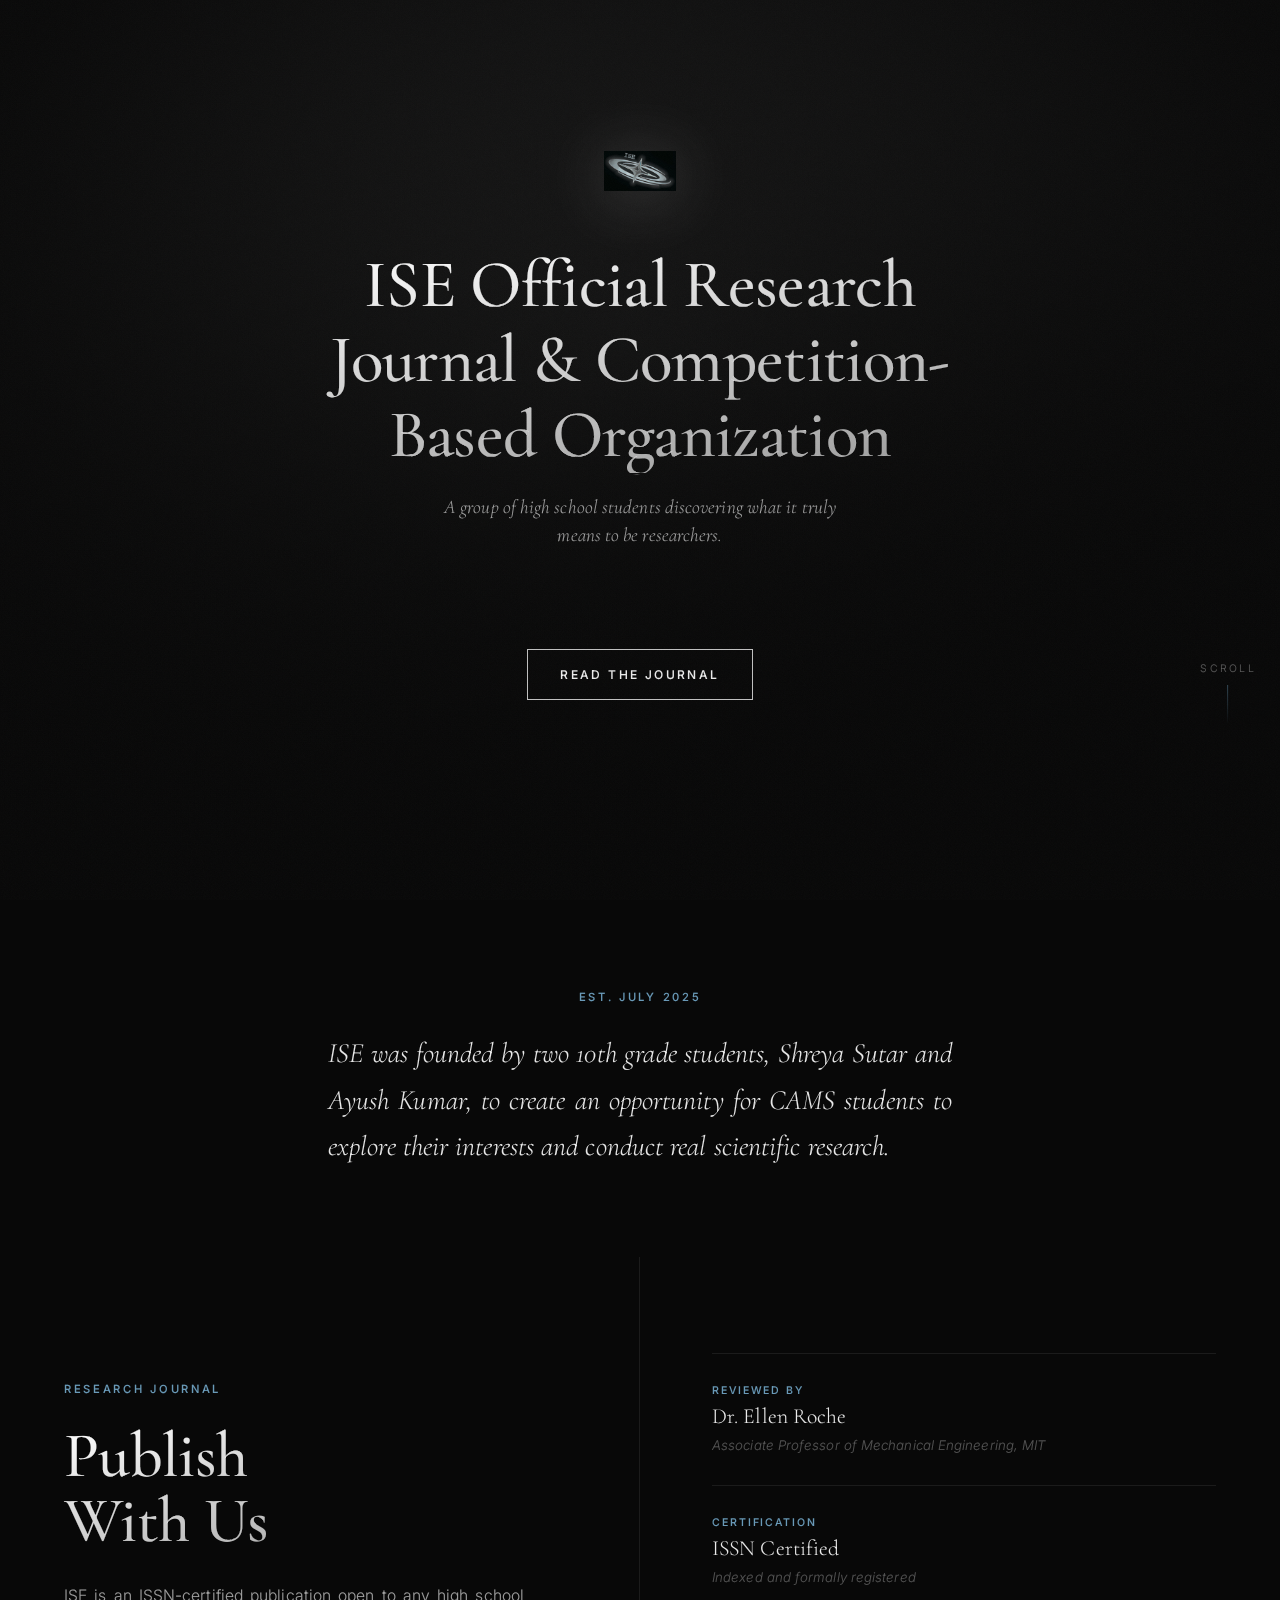
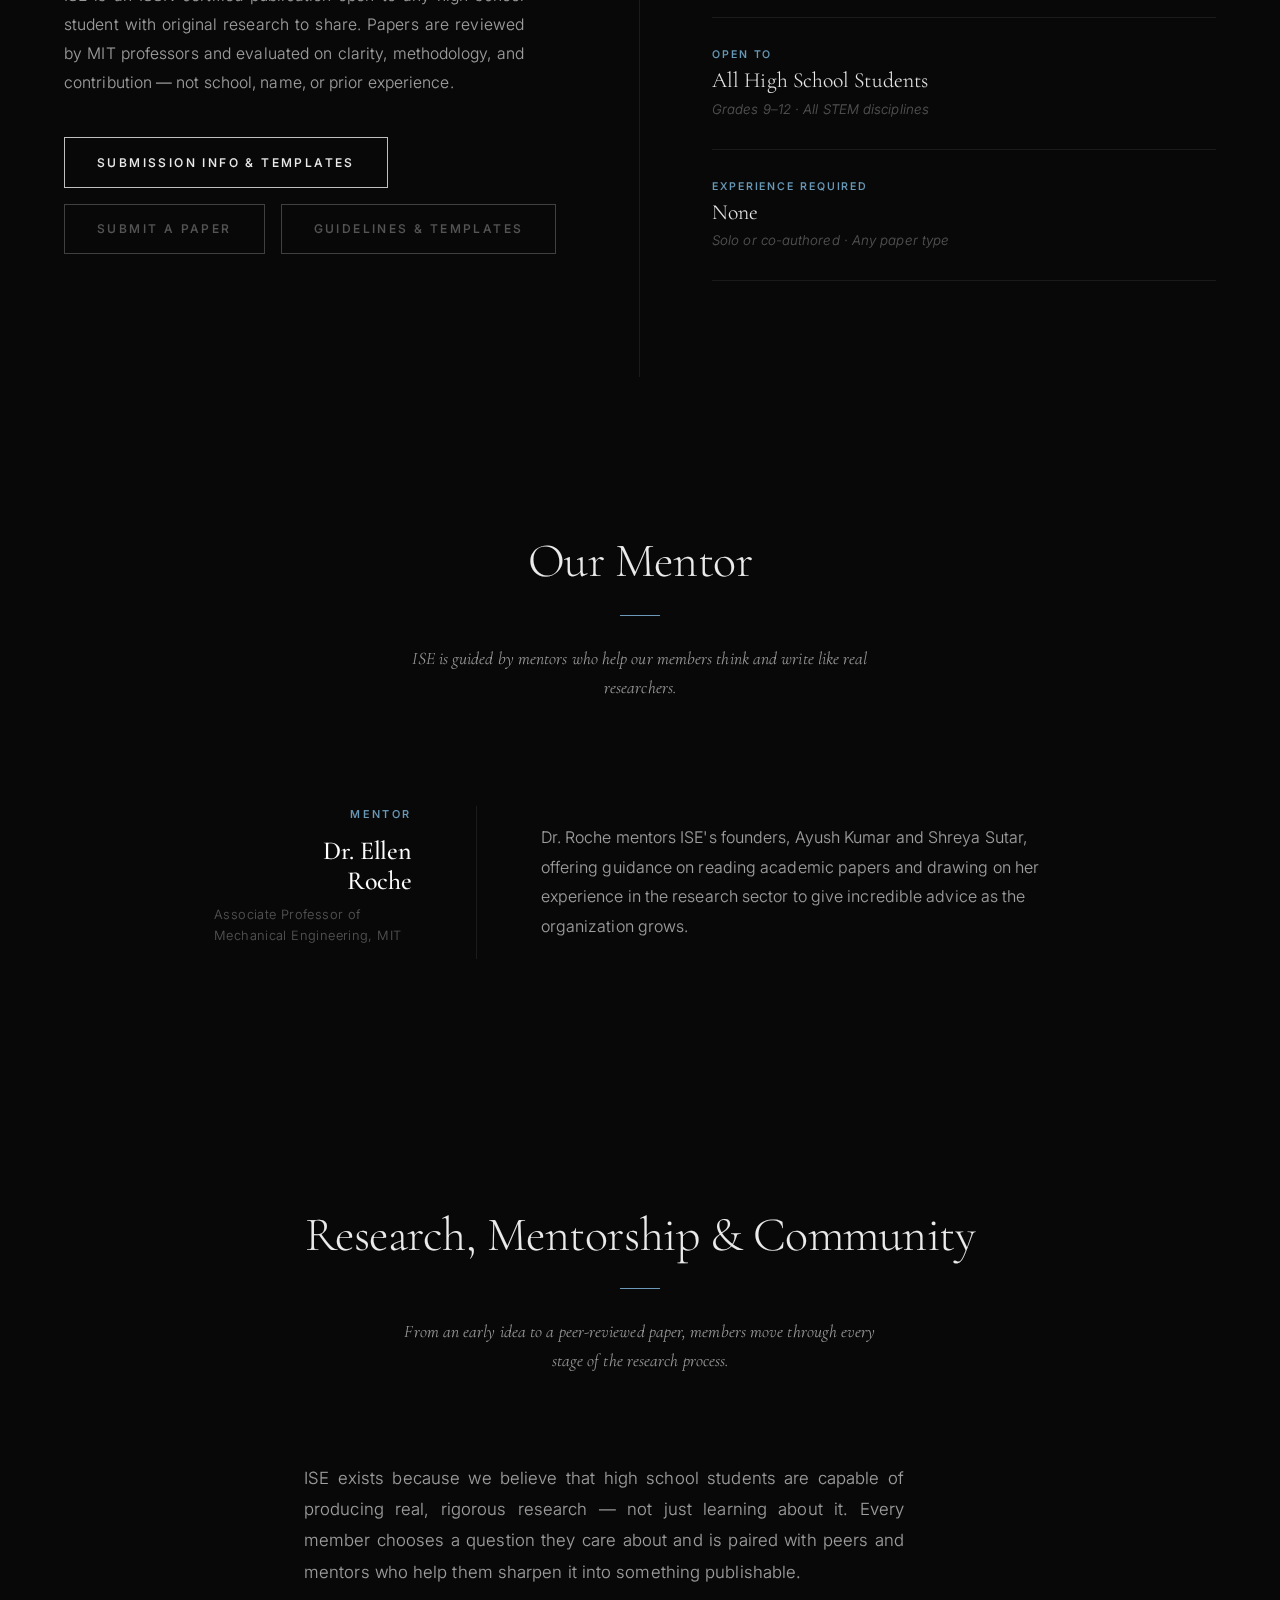
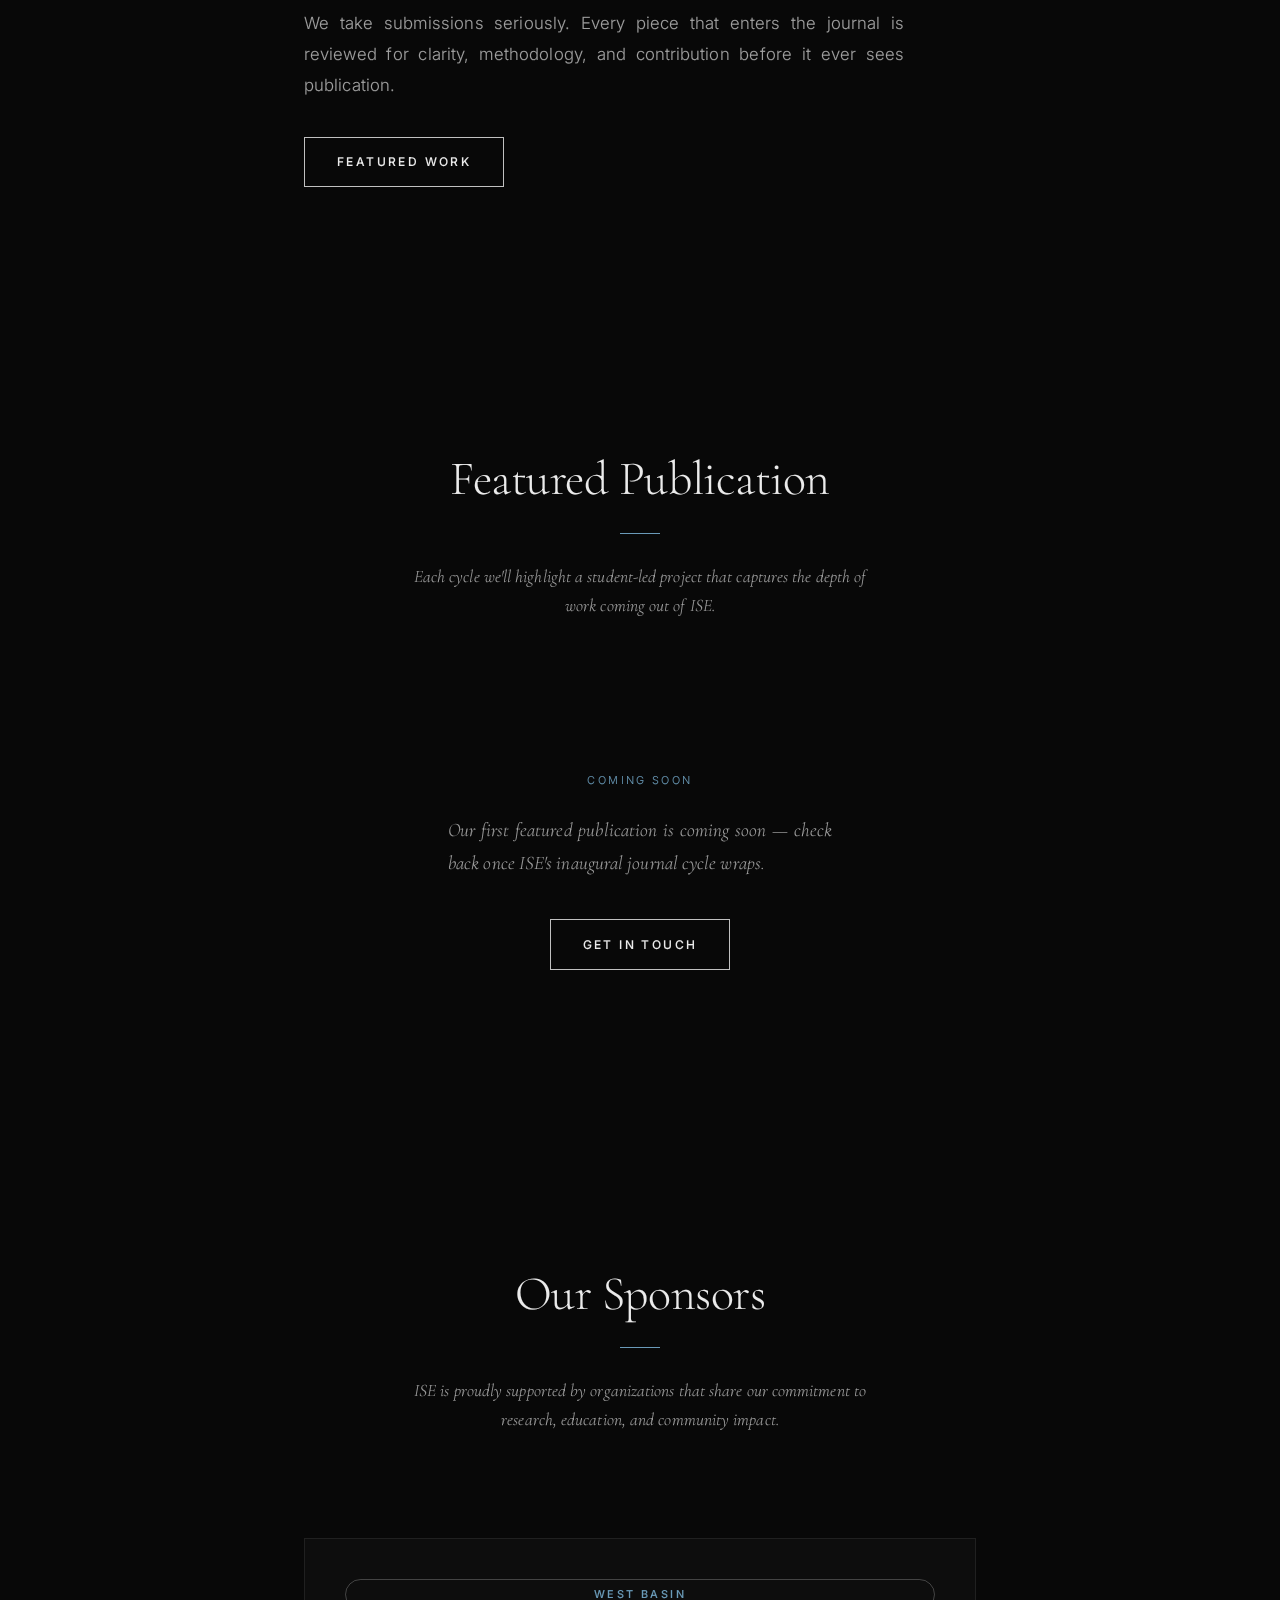
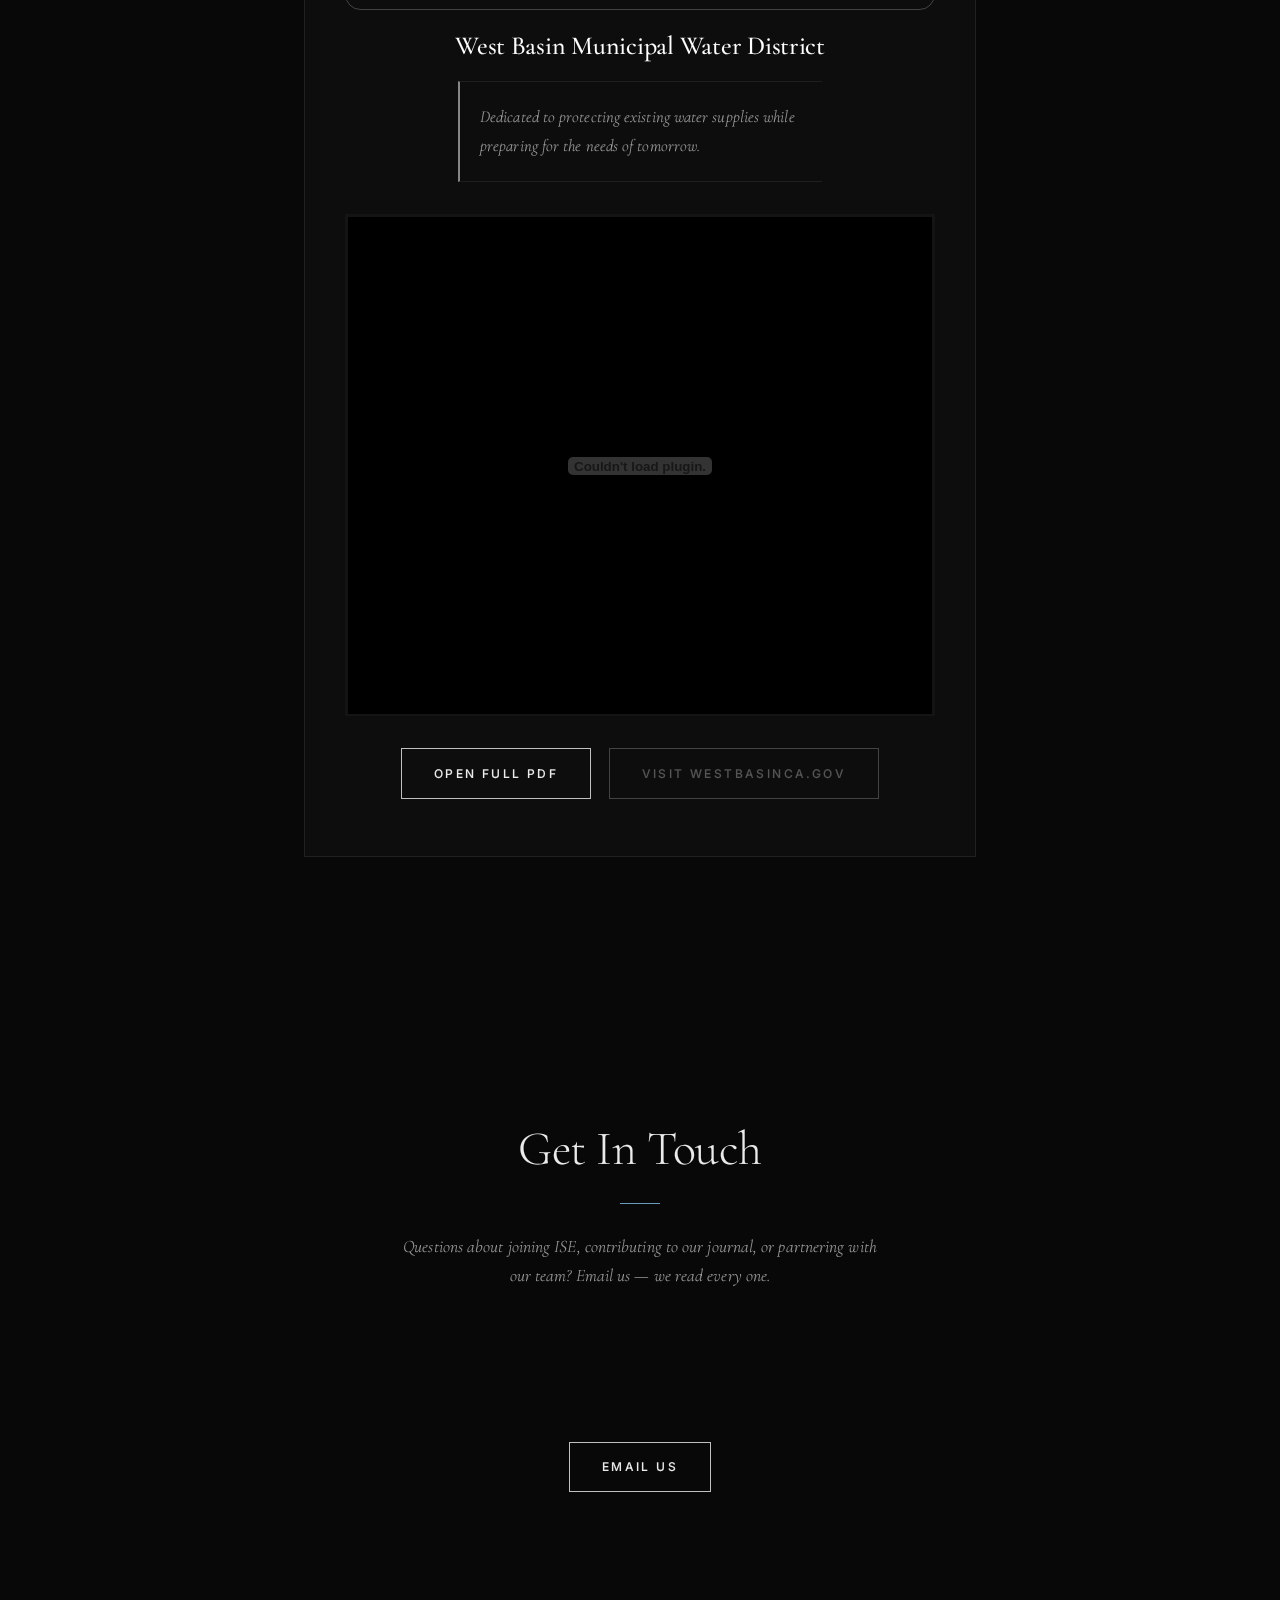
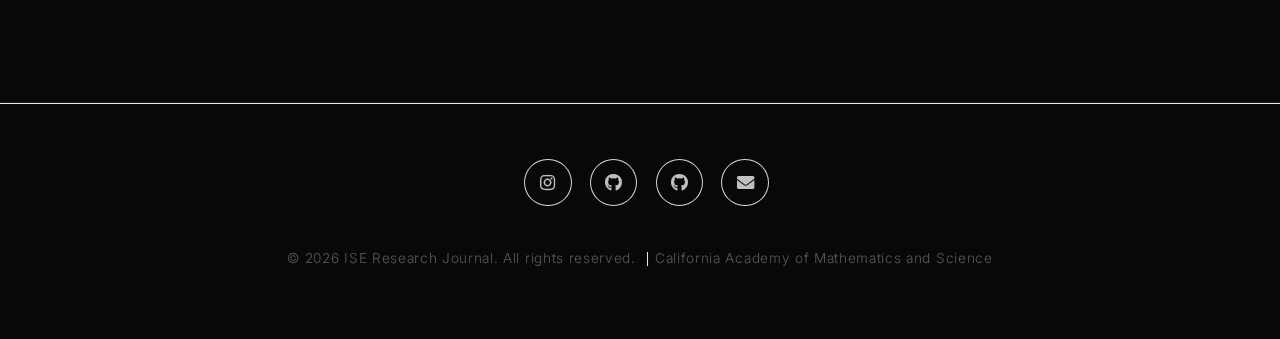
==== commit e8d33ec8: "Merge branch 'main' of https://github.com/ShreyaSutar-engi/ise.official" ====
--- a/index.html
+++ b/index.html
@@ -17,26 +17,29 @@
 		<link rel="stylesheet" href="assets/css/main.css" />
 		<link rel="preconnect" href="https://fonts.googleapis.com">
 		<link rel="preconnect" href="https://fonts.gstatic.com" crossorigin>
-		<link href="https://fonts.googleapis.com/css2?family=Cormorant+Garamond:wght@400;500;600;700&family=Inter:wght@300;400;500;600&display=swap" rel="stylesheet">
+		<link href="https://fonts.googleapis.com/css2?family=Cormorant+Garamond:ital,wght@0,400;0,500;0,600;0,700;1,400;1,500&family=Inter:wght@300;400;500;600&display=swap" rel="stylesheet">
 
 		<style>
 			/* === ISE Theme — Black / White / Silver / Gray ============ */
 			:root {
-				--c-bg:            #0a0a0a;
-				--c-bg-2:          #121212;
-				--c-bg-3:          #1a1a1a;
+				--c-bg:            #080808;
+				--c-bg-3:          #181818;
 				--c-bg-elev:       #222222;
-				--c-border:        rgba(192,192,192,0.14);
-				--c-border-strong: rgba(192,192,192,0.38);
-				--c-text:          #ececec;
-				--c-text-dim:      #a8a8a8;
-				--c-text-mute:     #7a7a7a;
+				--c-border:        rgba(192,192,192,0.10);
+				--c-border-strong: rgba(192,192,192,0.30);
+				--c-text:          #e8e8e8;
+				--c-text-dim:      #a0a0a0;
+				--c-text-mute:     #555;
 				--c-silver:        #c0c0c0;
 				--c-silver-bright: #ebebeb;
 				--c-silver-dark:   #8a8a8a;
+				--c-accent:        #6a9ab8;
+				--c-accent-dim:    rgba(106,154,184,0.15);
 				--ff-serif:        'Cormorant Garamond', Georgia, 'Times New Roman', serif;
 				--ff-sans:         'Inter', -apple-system, BlinkMacSystemFont, 'Segoe UI', Roboto, sans-serif;
 			}
+
+			*, *::before, *::after { box-sizing: border-box; }
 
 			html, body, body.is-preload {
 				background: var(--c-bg);
@@ -56,6 +59,33 @@
 
 			a { color: var(--c-silver-bright); transition: color .2s ease; }
 			a:hover { color: #fff; }
+
+			/* ---- Grain overlay ----------------------------------------- */
+			body::after {
+				content: '';
+				position: fixed;
+				inset: 0;
+				pointer-events: none;
+				z-index: 9999;
+				opacity: 0.028;
+				background-image: url("data:image/svg+xml,%3Csvg viewBox='0 0 256 256' xmlns='http://www.w3.org/2000/svg'%3E%3Cfilter id='noise'%3E%3CfeTurbulence type='fractalNoise' baseFrequency='0.9' numOctaves='4' stitchTiles='stitch'/%3E%3C/filter%3E%3Crect width='100%25' height='100%25' filter='url(%23noise)'/%3E%3C/svg%3E");
+				background-size: 200px 200px;
+			}
+
+			/* ---- Scroll reveal ----------------------------------------- */
+			.reveal {
+				opacity: 0;
+				transform: translateY(28px);
+				transition: opacity 0.75s cubic-bezier(.22,.68,0,1.2), transform 0.75s cubic-bezier(.22,.68,0,1.2);
+			}
+			.reveal.visible {
+				opacity: 1;
+				transform: none;
+			}
+			.reveal-delay-1 { transition-delay: 0.1s; }
+			.reveal-delay-2 { transition-delay: 0.2s; }
+			.reveal-delay-3 { transition-delay: 0.32s; }
+			.reveal-delay-4 { transition-delay: 0.44s; }
 
 			/* ---- Hero -------------------------------------------------- */
 			#header {
@@ -65,7 +95,7 @@
 				align-items: center; justify-content: center;
 				text-align: center;
 				padding: 5rem 1.5rem;
-				background: #000;
+				background: var(--c-bg);
 				overflow: hidden;
 			}
 			#header::before {
@@ -74,39 +104,100 @@
 				background-image: var(--hero-image, none);
 				background-size: cover;
 				background-position: center;
-				opacity: 0.40;
-				filter: grayscale(100%) contrast(1.05);
+				opacity: 0.28;
+				filter: grayscale(100%) contrast(1.1);
 				z-index: 0;
+				transform: scale(1.04);
+				animation: hero-drift 22s ease-in-out infinite alternate;
+			}
+			@keyframes hero-drift {
+				from { transform: scale(1.04) translateY(0); }
+				to   { transform: scale(1.08) translateY(-12px); }
 			}
 			#header::after {
 				content: '';
 				position: absolute; inset: 0;
 				background:
-					radial-gradient(ellipse at center, rgba(0,0,0,0.55) 0%, rgba(0,0,0,0.92) 75%),
-					linear-gradient(180deg, rgba(0,0,0,0.4), rgba(0,0,0,0.85));
+					radial-gradient(ellipse 80% 70% at 50% 40%, rgba(8,8,8,0.3) 0%, rgba(8,8,8,0.92) 80%),
+					linear-gradient(180deg, rgba(8,8,8,0.2) 0%, rgba(8,8,8,0.88) 100%);
 				z-index: 1;
 			}
 			#header > * { position: relative; z-index: 2; }
 
+			.hero-logo {
+				width: 72px;
+				height: 72px;
+				object-fit: contain;
+				margin-bottom: 2.5rem;
+				opacity: 0.92;
+				animation: logo-appear 1.2s cubic-bezier(.22,.68,0,1.2) both;
+			}
+			@keyframes logo-appear {
+				from { opacity: 0; transform: translateY(-12px) scale(0.9); }
+				to   { opacity: 0.92; transform: none; }
+			}
+
 			#header header h1 {
-				font-size: clamp(2.1rem, 5vw, 3.8rem);
-				line-height: 1.15;
-				max-width: 22ch;
+				font-size: clamp(2.2rem, 5.5vw, 4.2rem);
+				line-height: 1.12;
+				max-width: 20ch;
 				margin: 0 auto 1.25rem;
-				background: linear-gradient(180deg, #ffffff 0%, #b8b8b8 100%);
+				background: linear-gradient(170deg, #ffffff 0%, #999 100%);
 				-webkit-background-clip: text;
 				background-clip: text;
 				-webkit-text-fill-color: transparent;
+				animation: hero-text-in 1.1s 0.2s cubic-bezier(.22,.68,0,1.2) both;
 			}
 			#header header p {
-				font-size: 1.1rem;
 				color: var(--c-text-dim);
-				max-width: 60ch;
+				max-width: 52ch;
 				margin: 0 auto 2.5rem;
 				font-style: italic;
 				font-family: var(--ff-serif);
-			}
-			#header footer { margin-top: 1rem; }
+				font-size: 1.2rem;
+				animation: hero-text-in 1.1s 0.38s cubic-bezier(.22,.68,0,1.2) both;
+			}
+			#header footer {
+				margin-top: 1rem;
+				animation: hero-text-in 1.1s 0.52s cubic-bezier(.22,.68,0,1.2) both;
+			}
+			@keyframes hero-text-in {
+				from { opacity: 0; transform: translateY(18px); }
+				to   { opacity: 1; transform: none; }
+			}
+
+			/* scroll cue */
+			.scroll-cue {
+				position: absolute;
+				bottom: 2.5rem;
+				left: 50%;
+				transform: translateX(-50%);
+				z-index: 3;
+				display: flex;
+				flex-direction: column;
+				align-items: center;
+				gap: 0.5rem;
+				opacity: 0.45;
+				animation: cue-fade 1s 1.2s both;
+			}
+			@keyframes cue-fade { from { opacity: 0; } to { opacity: 0.45; } }
+			.scroll-cue span {
+				font-family: var(--ff-sans);
+				font-size: 0.65rem;
+				letter-spacing: 0.22em;
+				text-transform: uppercase;
+				color: var(--c-silver);
+			}
+			.scroll-cue-line {
+				width: 1px;
+				height: 40px;
+				background: linear-gradient(to bottom, var(--c-accent), transparent);
+				animation: line-pulse 2s ease-in-out infinite;
+			}
+			@keyframes line-pulse {
+				0%, 100% { opacity: 0.4; transform: scaleY(1); }
+				50% { opacity: 1; transform: scaleY(1.15); }
+			}
 
 			/* ---- Buttons ---------------------------------------------- */
 			.button,
@@ -119,14 +210,15 @@
 				text-transform: uppercase;
 				letter-spacing: 0.2em;
 				font-family: var(--ff-sans) !important;
-				font-size: 0.78rem !important;
+				font-size: 0.75rem !important;
 				font-weight: 500 !important;
-				padding: 1rem 2.25rem !important;
+				padding: 0.9rem 2rem !important;
 				border-radius: 0 !important;
 				box-shadow: none !important;
 				text-shadow: none !important;
-				transition: background .25s ease, color .25s ease, border-color .25s ease, transform .25s ease;
+				transition: background .25s ease, color .25s ease, border-color .25s ease, transform .2s ease;
 				cursor: pointer;
+				text-decoration: none;
 			}
 			.button:hover,
 			input[type="submit"]:hover,
@@ -134,79 +226,56 @@
 				background: var(--c-silver-bright) !important;
 				color: #000 !important;
 				border-color: var(--c-silver-bright) !important;
-				transform: translateY(-1px);
+				transform: translateY(-2px);
 			}
 			.button.alt,
 			input[type="reset"] {
+				border-color: rgba(192,192,192,0.3) !important;
+				color: var(--c-text-mute) !important;
+			}
+			.button.alt:hover {
+				background: rgba(192,192,192,0.1) !important;
+				color: var(--c-silver-bright) !important;
 				border-color: var(--c-silver-dark) !important;
-				color: var(--c-text-dim) !important;
 			}
 
 			/* ---- Main sections --------------------------------------- */
 			.main {
-				background: var(--c-bg);
-				padding: 6rem 0;
-			}
-			.main + .main { border-top: 1px solid var(--c-border); }
-
-			.main > header { text-align: center; margin-bottom: 4rem; padding: 0 1.5rem; }
+				background: var(--c-bg) !important;
+				padding: 7rem 0;
+			}
+			.main + .main { border-top: none; }
+
+			.main > header { text-align: center; margin-bottom: 4.5rem; padding: 0 1.5rem; }
 			.main > header h2 {
-				font-size: clamp(1.8rem, 4vw, 2.8rem);
-				margin-bottom: 1rem;
+				font-size: clamp(1.9rem, 4vw, 3rem);
+				margin-bottom: 0.75rem;
 				display: inline-block;
-				position: relative;
 			}
 			.main > header h2::after {
 				content: '';
 				display: block;
-				width: 60px; height: 1px;
-				background: var(--c-silver);
-				margin: 1.25rem auto 0;
-			}
+				width: 40px; height: 1px;
+				background: var(--c-accent);
+				margin: 1.1rem auto 0;
+				transition: width .4s ease;
+			}
+			.main > header:hover h2::after { width: 80px; }
 			.main > header p {
 				color: var(--c-text-dim);
-				max-width: 65ch;
-				margin: 0 auto;
-				font-size: 1.02rem;
+				max-width: 60ch;
+				margin: 1rem auto 0;
+				font-family: var(--ff-serif);
+				font-style: italic;
+				font-size: 1.1rem;
 			}
 
 			/* ---- Content blocks -------------------------------------- */
 			.content.dark { background: transparent; color: var(--c-text); }
-			.content.style1.featured { background: linear-gradient(180deg, #0d0d0d 0%, #181818 100%); padding: 4rem 0; }
+			.content.style1.featured { background: transparent; padding: 2rem 0; }
 			.content.style2 { padding: 2rem 0; }
 			.content.style3 { padding: 2rem 0; }
-			.content.style4 { background: linear-gradient(180deg, #101010 0%, #1a1a1a 100%); padding: 4rem 0; }
-
-			/* ---- Feature cards (section 1) --------------------------- */
-			.content.style1 .col-4 > section {
-				background: var(--c-bg-3);
-				border: 1px solid var(--c-border);
-				padding: 2.75rem 2rem;
-				height: 100%;
-				text-align: center;
-				transition: transform .3s ease, border-color .3s ease, background .3s ease;
-			}
-			.content.style1 .col-4 > section:hover {
-				transform: translateY(-4px);
-				border-color: var(--c-border-strong);
-				background: var(--c-bg-elev);
-			}
-			.feature-icon {
-				display: inline-flex;
-				align-items: center; justify-content: center;
-				width: 68px; height: 68px;
-				border-radius: 50%;
-				border: 1px solid var(--c-silver);
-				margin-bottom: 1.5rem;
-				background: rgba(255,255,255,0.02);
-			}
-			.feature-icon .icon { color: var(--c-silver-bright); font-size: 1.4rem; }
-			.content.style1 .col-4 h3 {
-				font-size: 1.5rem;
-				margin: 0 0 0.75rem;
-				letter-spacing: 0.02em;
-			}
-			.content.style1 .col-4 p { color: var(--c-text-dim); font-size: 0.96rem; }
+			.content.style4 { background: transparent; padding: 4rem 0; }
 
 			/* ---- Image grids ----------------------------------------- */
 			.image.fit { display: block; overflow: hidden; }
@@ -214,21 +283,12 @@
 				display: block;
 				width: 100%; height: auto;
 				border: 1px solid var(--c-border);
-				filter: grayscale(100%) contrast(1.05) brightness(0.88);
-				transition: filter .4s ease, transform .5s ease;
+				filter: grayscale(100%) contrast(1.05) brightness(0.82);
+				transition: filter .5s ease, transform .6s ease;
 			}
 			.image.fit:hover img {
-				filter: grayscale(0%) contrast(1.0) brightness(1.0);
-				transform: scale(1.03);
-			}
-			.image.featured {
-				display: block;
-				margin-bottom: 3rem;
-				border: 1px solid var(--c-border);
-			}
-			.image.featured img {
-				width: 100%; height: auto; display: block;
-				filter: grayscale(35%) contrast(1.05);
+				filter: grayscale(20%) contrast(1.0) brightness(1.0);
+				transform: scale(1.05);
 			}
 
 			/* ---- Forms ----------------------------------------------- */
@@ -259,7 +319,7 @@
 
 			/* ---- Footer ---------------------------------------------- */
 			#footer {
-				background: #000;
+				background: var(--c-bg);
 				padding: 3.5rem 1.5rem;
 				text-align: center;
 				border-top: 1px solid var(--c-border);
@@ -281,33 +341,297 @@
 			}
 			#footer .copyright a { color: var(--c-silver); }
 
-			/* ---- Kill template's leftover light/colorful backgrounds --
-			   main.css still ships base rules (.main > header, .main >
-			   .content.styleN) that are more specific than the rules
-			   above, so they were winning and showing the original
-			   template's white panels + purple/mauve gradients through. */
+			/* ---- Kill ALL template background overrides --------------- */
 			.main > header { background: transparent !important; }
 			.main > .content.dark,
 			.main > .content.style1,
 			.main > .content.style2,
-			.main > .content.style3 { background: var(--c-bg) !important; }
-			.main > .content.style1.featured { background: linear-gradient(180deg, #0d0d0d 0%, #181818 100%) !important; }
-			.main > .content.style4 { background: linear-gradient(180deg, #101010 0%, #1a1a1a 100%) !important; }
-
-			/* ---- Section 1 intro -------------------------------------- */
-			#first > header h2 { letter-spacing: 0.15em; font-size: 1rem; color: var(--c-silver); text-transform: uppercase; font-family: var(--ff-sans); font-weight: 500; }
-			#first > header h2::after { display: none; }
-			#first > header p { font-family: var(--ff-serif); font-size: 1.35rem; font-style: italic; color: var(--c-text); max-width: 55ch; }
+			.main > .content.style3,
+			.main > .content.style4 { background: transparent !important; }
 
 			/* ---- Spacing tweaks --------------------------------------- */
 			.container { padding-left: 1.5rem; padding-right: 1.5rem; }
 			.row > * { margin-bottom: 1.5rem; }
+
+			/* ---- EST. founding strip ---------------------------------- */
+			#first {
+				padding: 5.5rem 0;
+				background: var(--c-bg) !important;
+			}
+			#first .founding-strip {
+				display: flex;
+				flex-direction: column;
+				align-items: center;
+				text-align: center;
+			}
+			.founding-eyebrow {
+				font-family: var(--ff-sans);
+				font-size: 0.7rem;
+				font-weight: 500;
+				letter-spacing: 0.24em;
+				text-transform: uppercase;
+				color: var(--c-accent);
+				display: block;
+				margin-bottom: 1.5rem;
+			}
+			.founding-text {
+				font-family: var(--ff-serif);
+				font-size: clamp(1.3rem, 2.6vw, 1.75rem);
+				font-style: italic;
+				color: var(--c-text);
+				max-width: 52ch;
+				margin: 0 auto;
+				line-height: 1.65;
+			}
+
+			/* ---- Publish With Us — editorial layout ------------------- */
+			#publish {
+				padding: 0;
+				background: var(--c-bg);
+			}
+			.pub-editorial {
+				display: grid;
+				grid-template-columns: 1fr 1fr;
+				min-height: 580px;
+			}
+			.pub-left {
+				background: var(--c-bg);
+				padding: 6rem 4.5rem 6rem 5vw;
+				display: flex;
+				flex-direction: column;
+				justify-content: center;
+				border-right: 1px solid var(--c-border);
+			}
+			.pub-eyebrow {
+				font-family: var(--ff-sans);
+				font-size: 0.7rem;
+				font-weight: 500;
+				letter-spacing: 0.24em;
+				text-transform: uppercase;
+				color: var(--c-accent);
+				display: block;
+				margin-bottom: 1.5rem;
+			}
+			.pub-heading {
+				font-size: clamp(2.8rem, 5vw, 4.8rem);
+				line-height: 1.02;
+				margin: 0 0 1.75rem;
+				background: linear-gradient(160deg, #ffffff 0%, #888 100%);
+				-webkit-background-clip: text;
+				background-clip: text;
+				-webkit-text-fill-color: transparent;
+			}
+			.pub-body {
+				color: var(--c-text-dim);
+				font-size: 0.98rem;
+				line-height: 1.85;
+				max-width: 46ch;
+				margin: 0 0 2.5rem;
+			}
+			.pub-actions {
+				display: flex;
+				gap: 1rem;
+				flex-wrap: wrap;
+			}
+			.pub-right {
+				background: var(--c-bg);
+				padding: 6rem 5vw 6rem 4.5rem;
+				display: flex;
+				flex-direction: column;
+				justify-content: center;
+				gap: 0;
+			}
+			.pub-credential {
+				padding: 1.75rem 0;
+				border-bottom: 1px solid var(--c-border);
+				display: flex;
+				flex-direction: column;
+				gap: 0.3rem;
+				transition: padding-left .25s ease;
+			}
+			.pub-credential:first-child { border-top: 1px solid var(--c-border); }
+			.pub-credential:hover { padding-left: 0.5rem; }
+			.cred-label {
+				font-family: var(--ff-sans);
+				font-size: 0.66rem;
+				font-weight: 500;
+				letter-spacing: 0.18em;
+				text-transform: uppercase;
+				color: var(--c-accent);
+			}
+			.cred-value {
+				font-family: var(--ff-serif);
+				font-size: 1.35rem;
+				color: var(--c-silver-bright);
+				line-height: 1.2;
+			}
+			.cred-sub {
+				font-size: 0.83rem;
+				color: var(--c-text-mute);
+				font-style: italic;
+			}
+
+			@media (max-width: 768px) {
+				.pub-editorial { grid-template-columns: 1fr; }
+				.pub-left { padding: 4rem 1.5rem; border-right: none; border-bottom: 1px solid var(--c-border); }
+				.pub-right { padding: 3rem 1.5rem; }
+			}
+
+			/* ---- Mentor section --------------------------------------- */
+			#mentor {
+				background: var(--c-bg) !important;
+				padding: 6rem 0;
+			}
+			#mentor .main > header,
+			#mentor > header { background: transparent !important; }
+			.mentor-inner {
+				display: grid;
+				grid-template-columns: 1fr 2fr;
+				gap: 4rem;
+				align-items: center;
+				padding: 0 1.5rem;
+				max-width: 900px;
+				margin: 0 auto;
+			}
+			.mentor-label-col {
+				text-align: right;
+				border-right: 1px solid var(--c-border);
+				padding-right: 4rem;
+			}
+			.mentor-tag {
+				font-family: var(--ff-sans);
+				font-size: 0.68rem;
+				font-weight: 500;
+				letter-spacing: 0.22em;
+				text-transform: uppercase;
+				color: var(--c-accent);
+				display: block;
+				margin-bottom: 0.75rem;
+			}
+			.mentor-name {
+				font-family: var(--ff-serif);
+				font-size: clamp(1.6rem, 3vw, 2.2rem);
+				line-height: 1.15;
+				margin: 0;
+				color: var(--c-silver-bright);
+			}
+			.mentor-title {
+				font-family: var(--ff-sans);
+				font-size: 0.8rem;
+				color: var(--c-text-mute);
+				margin-top: 0.5rem;
+				letter-spacing: 0.03em;
+			}
+			.mentor-body {
+				color: var(--c-text-dim);
+				font-size: 1rem;
+				line-height: 1.85;
+			}
+			@media (max-width: 700px) {
+				.mentor-inner { grid-template-columns: 1fr; gap: 2rem; }
+				.mentor-label-col { text-align: left; border-right: none; border-bottom: 1px solid var(--c-border); padding-right: 0; padding-bottom: 2rem; }
+			}
+
+			/* ---- Research section ------------------------------------- */
+			#second .content { padding: 0 !important; }
+			.students-block { padding: 1rem 0 2rem; }
+			.students-block p {
+				color: var(--c-text-dim);
+				font-size: 1.05rem;
+				line-height: 1.85;
+				margin-bottom: 1.25rem;
+				max-width: 60ch;
+			}
+			.students-block .button { margin-top: 1rem; }
+
+			/* ---- Featured publication --------------------------------- */
+			#third .coming-soon-block {
+				text-align: center;
+				padding: 3rem 0 2rem;
+			}
+			#third .coming-soon-label {
+				font-family: var(--ff-sans);
+				font-size: 0.68rem;
+				letter-spacing: 0.22em;
+				text-transform: uppercase;
+				color: var(--c-accent);
+				display: block;
+				margin-bottom: 1.5rem;
+			}
+			#third .coming-soon-text {
+				font-family: var(--ff-serif);
+				font-style: italic;
+				font-size: 1.2rem;
+				color: var(--c-text-dim);
+				max-width: 48ch;
+				margin: 0 auto 2.5rem;
+				line-height: 1.7;
+			}
+
+			/* ---- Get In Touch ----------------------------------------- */
+			#fourth { text-align: center; }
+			#fourth .content.style4 {
+				background: transparent !important;
+				padding: 5rem 0 !important;
+			}
+
+			/* ---- Sponsor card ----------------------------------------- */
+			.sponsor-card {
+				border: 1px solid var(--c-border);
+				padding: 2.5rem;
+				text-align: center;
+			}
+			.sponsor-mark {
+				font-family: var(--ff-sans);
+				font-size: 0.68rem;
+				font-weight: 500;
+				letter-spacing: 0.22em;
+				text-transform: uppercase;
+				color: var(--c-accent);
+				display: block;
+				margin-bottom: 1rem;
+			}
+			.sponsor-name {
+				font-family: var(--ff-serif);
+				font-size: clamp(1.4rem, 3vw, 1.9rem);
+				color: var(--c-silver-bright);
+				margin: 0 0 1rem;
+			}
+			.sponsor-quote {
+				font-family: var(--ff-serif);
+				font-style: italic;
+				color: var(--c-text-dim);
+				font-size: 1.05rem;
+				line-height: 1.7;
+				border-left: 2px solid var(--c-accent);
+				margin: 0 auto 2rem;
+				padding-left: 1.25rem;
+				text-align: left;
+				max-width: 52ch;
+			}
+			.sponsor-pdf {
+				margin-bottom: 2rem;
+			}
+			.sponsor-pdf object,
+			.sponsor-pdf embed {
+				width: 100%;
+				height: 500px;
+				border: 1px solid var(--c-border);
+				display: block;
+			}
+			.sponsor-pdf-fallback {
+				color: var(--c-text-dim);
+				font-size: 0.9rem;
+				padding: 2rem;
+				border: 1px solid var(--c-border);
+				text-align: center;
+			}
 		</style>
 	</head>
 	<body class="is-preload">
 
 		<section id="header" class="dark" style="--hero-image: url('images/header.jpg');">
-			<img src="images/ise-logo.png" alt="ISE" class="hero-logo" />
+			<img src="images/ISE_image.png" alt="ISE" class="hero-logo" />
 			<header>
 				<h1>ISE Official Research Journal &amp; Competition-Based Organization</h1>
 				<p>A group of high school students discovering what it truly means to be researchers.</p>
@@ -315,165 +639,60 @@
 			<footer>
 				<a href="https://drive.google.com/file/d/1ZbXNEr56wgRQEBzD4_aUhIesoJZzXqxv/view?usp=sharing" class="button" target="_blank" rel="noopener">Read the Journal</a>
 			</footer>
+			<div class="scroll-cue">
+				<span>Scroll</span>
+				<div class="scroll-cue-line"></div>
+			</div>
 		</section>
 
 		<!-- First -->
 		<section id="first" class="main">
-			<header>
-				<div class="container">
-					<h2>EST. July 2025</h2>
-					<p>ISE was founded by two 10th grade students, Shreya Sutar and Ayush Kumar, to create an opportunity for CAMS students to explore their interests and conduct real scientific research.</p>
-				</div>
-			</header>
-			<div class="content dark style1 featured">
-				<div class="container">
-					<div class="row">
-						<div class="col-4 col-12-narrow">
-							<section>
-								<span class="feature-icon"><span class="icon fa-clock"></span></span>
-								<header><h3>When We Meet</h3></header>
-								<p>We meet at the California Academy of Mathematics and Science on Tuesdays after school from 3:45&ndash;4:45 in room 2005. Meetings are used to debrief progress and review deliverables for the week.</p>
-							</section>
-						</div>
-						<div class="col-4 col-12-narrow">
-							<section>
-								<span class="feature-icon"><span class="icon solid fa-bolt"></span></span>
-								<header><h3>What We Do</h3></header>
-								<p>Members work on independent research projects and have the opportunity to publish in a certified ISSN journal. We are also building a MIT InvenTeam to collaborate on a grant proposal and, if advanced, present at MIT.</p>
-							</section>
-						</div>
-						<div class="col-4 col-12-narrow">
-							<section>
-								<span class="feature-icon"><span class="icon solid fa-trophy"></span></span>
-								<header><h3>How We Compete</h3></header>
-								<p>In our very first year, 11 ISE members qualified for the California Invention Convention, with several advancing to the later stages of MIT BWAT &mdash; early proof of what focused, student-led research can do.</p>
-							</section>
-						</div>
-						<div class="col-12">
-							<footer>
-								<a href="#second" class="button scrolly">Learn More</a>
-							</footer>
-						</div>
-					</div>
-				</div>
+			<div class="founding-strip container reveal">
+				<span class="founding-eyebrow">Est. July 2025</span>
+				<p class="founding-text">ISE was founded by two 10th grade students, Shreya Sutar and Ayush Kumar, to create an opportunity for CAMS students to explore their interests and conduct real scientific research.</p>
 			</div>
 		</section>
 
-		<!-- Mentor -->
-		<section id="mentor" class="main">
-			<header>
-				<div class="container">
-					<h2>Our Mentor</h2>
-					<p>ISE is guided by mentors who help our members think and write like real researchers.</p>
-				</div>
-			</header>
-			<div class="content dark style2">
-				<div class="container medium" style="text-align: center;">
-					<h3>Dr. Ellen Roche</h3>
-					<p style="color: var(--c-text-dim); font-style: italic; margin-bottom: 1.5rem;">Associate Professor of Mechanical Engineering, MIT</p>
-					<p>Dr. Roche mentors ISE's founders, Ayush Kumar and Shreya Sutar, offering guidance on reading academic papers and drawing on her experience in the research sector to give incredible advice as the organization grows.</p>
+		<!-- Publish With Us -->
+		<section id="publish">
+			<div class="pub-editorial">
+				<div class="pub-left reveal">
+					<span class="pub-eyebrow">Research Journal</span>
+					<h2 class="pub-heading">Publish<br>With Us</h2>
+					<p class="pub-body">ISE is an ISSN-certified publication open to any high school student with original research to share. Papers are reviewed by MIT professors and evaluated on clarity, methodology, and contribution &mdash; not school, name, or prior experience.</p>
+					<div class="pub-actions">
+						<a href="publish.html" class="button">Submission Info &amp; Templates</a>
+						<a href="mailto:iseofficialjournal@gmail.com?subject=ISE%20Journal%20Submission" class="button alt">Submit a Paper</a>
+						<!-- Added modal trigger so templates remain available inline -->
+						<a href="#" class="button alt" data-modal-open="publish-modal">Guidelines &amp; Templates</a>
+					</div>
+				</div>
+				<div class="pub-right reveal reveal-delay-2">
+					<div class="pub-credential">
+						<span class="cred-label">Reviewed By</span>
+						<span class="cred-value">Dr. Ellen Roche</span>
+						<span class="cred-sub">Associate Professor of Mechanical Engineering, MIT</span>
+					</div>
+					<div class="pub-credential">
+						<span class="cred-label">Certification</span>
+						<span class="cred-value">ISSN Certified</span>
+						<span class="cred-sub">Indexed and formally registered</span>
+					</div>
+					<div class="pub-credential">
+						<span class="cred-label">Open To</span>
+						<span class="cred-value">All High School Students</span>
+						<span class="cred-sub">Grades 9–12 &middot; All STEM disciplines</span>
+					</div>
+					<div class="pub-credential">
+						<span class="cred-label">Experience Required</span>
+						<span class="cred-value">None</span>
+						<span class="cred-sub">Solo or co-authored &middot; Any paper type</span>
+					</div>
 				</div>
 			</div>
 		</section>
 
-		<!-- Second -->
-		<section id="second" class="main">
-			<header>
-				<div class="container">
-					<h2>Research, Mentorship &amp; Community</h2>
-					<p>From an early idea to a peer-reviewed paper, members move through every stage of the research process with the support of their peers and mentors.</p>
-				</div>
-			</header>
-			<div class="content dark style2">
-				<div class="container">
-					<div class="row">
-						<div class="col-4 col-12-narrow">
-							<section>
-								<h3>Built by students, for students</h3>
-								<p>ISE exists because we believe that high school students are capable of producing real, rigorous research &mdash; not just learning about it. Every member chooses a question they care about and is paired with peers and mentors who help them sharpen it into something publishable.</p>
-								<p>We take submissions seriously. Every piece that enters the journal is reviewed for clarity, methodology, and contribution before it ever sees publication.</p>
-								<footer>
-									<a href="#third" class="button scrolly">Featured Work</a>
-								</footer>
-							</section>
-						</div>
-						<div class="col-8 col-12-narrow">
-							<div class="row">
-								<div class="col-6"><span class="image fit"><img src="images/pic01.jpg" alt="" /></span></div>
-								<div class="col-6"><span class="image fit"><img src="images/pic02.jpg" alt="" /></span></div>
-								<div class="col-6"><span class="image fit"><img src="images/pic03.jpg" alt="" /></span></div>
-								<div class="col-6"><span class="image fit"><img src="images/pic04.jpg" alt="" /></span></div>
-								<div class="col-6"><span class="image fit"><img src="images/pic05.jpg" alt="" /></span></div>
-								<div class="col-6"><span class="image fit"><img src="images/pic06.jpg" alt="" /></span></div>
-							</div>
-						</div>
-					</div>
-				</div>
-			</div>
-		</section>
-
-		<!-- Third -->
-		<section id="third" class="main">
-			<header>
-				<div class="container">
-					<h2>Featured Publication</h2>
-					<p>Each cycle we'll highlight a student-led project that captures the depth of work coming out of ISE.</p>
-				</div>
-			</header>
-			<div class="content dark style3">
-				<div class="container">
-					<div class="row">
-						<div class="col-12" style="text-align: center;">
-							<p>Our first featured publication is coming soon &mdash; check back once ISE's inaugural journal cycle wraps.</p>
-							<footer>
-								<a href="#fourth" class="button scrolly">Get In Touch</a>
-							</footer>
-						</div>
-					</div>
-				</div>
-			</div>
-		</section>
-		<!-- Publish With Us -->
-		<section id="publish" class="main">
-			<header>
-				<div class="container">
-					<h2>Publish With Us</h2>
-					<p>ISE accepts original research from high school students for publication in our ISSN-registered journal. Every submission is reviewed before it appears in print.</p>
-				</div>
-			</header>
-			<div class="content dark style1">
-				<div class="container">
-					<div class="row">
-						<div class="col-4 col-12-narrow">
-							<div class="publish-point">
-								<h3>Reviewed by researchers</h3>
-								<p>Submissions are read for clarity, methodology, and contribution &mdash; with guidance from our mentor Dr. Ellen Roche of MIT.</p>
-							</div>
-						</div>
-						<div class="col-4 col-12-narrow">
-							<div class="publish-point">
-								<h3>Who can submit</h3>
-								<p>Open to high school students. Work must be original, authored by the student, and not published elsewhere.</p>
-							</div>
-						</div>
-						<div class="col-4 col-12-narrow">
-							<div class="publish-point">
-								<h3>Any STEM field</h3>
-								<p>Biology, engineering, computer science, mathematics, environmental science &mdash; if it's rigorous, we want to read it.</p>
-							</div>
-						</div>
-						<div class="col-12">
-							<ul class="actions special">
-								<li><a href="https://forms.gle/4QiPB6YRAWxoKEqv6" class="button" target="_blank" rel="noopener">Submit Your Paper</a></li>
-								<li><a href="#" class="button alt" data-modal-open="publish-modal">Guidelines &amp; Templates</a></li>
-							</ul>
-						</div>
-					</div>
-				</div>
-			</div>
-		</section>
-
-		<!-- Publish modal -->
+		<!-- Publish modal (restored from main branch) -->
 		<div class="modal" id="publish-modal" hidden>
 			<div class="modal-backdrop" data-modal-close></div>
 			<div class="modal-panel" role="dialog" aria-modal="true" aria-labelledby="publish-modal-title">
@@ -514,17 +733,77 @@
 			</div>
 		</div>
 
+		<!-- Mentor -->
+		<section id="mentor" class="main">
+			<header>
+				<div class="container reveal">
+					<h2>Our Mentor</h2>
+					<p>ISE is guided by mentors who help our members think and write like real researchers.</p>
+				</div>
+			</header>
+			<div class="content dark style2">
+				<div class="mentor-inner">
+					<div class="mentor-label-col reveal">
+						<span class="mentor-tag">Mentor</span>
+						<h3 class="mentor-name">Dr. Ellen<br>Roche</h3>
+						<p class="mentor-title">Associate Professor of<br>Mechanical Engineering, MIT</p>
+					</div>
+					<div class="mentor-body reveal reveal-delay-2">
+						Dr. Roche mentors ISE's founders, Ayush Kumar and Shreya Sutar, offering guidance on reading academic papers and drawing on her experience in the research sector to give incredible advice as the organization grows.
+					</div>
+				</div>
+			</div>
+		</section>
+
+		<!-- Second -->
+		<section id="second" class="main">
+			<header>
+				<div class="container reveal">
+					<h2>Research, Mentorship &amp; Community</h2>
+					<p>From an early idea to a peer-reviewed paper, members move through every stage of the research process.</p>
+				</div>
+			</header>
+			<div class="content dark style2">
+				<div class="container medium reveal">
+					<div class="students-block">
+						<p>ISE exists because we believe that high school students are capable of producing real, rigorous research — not just learning about it. Every member chooses a question they care about and is paired with peers and mentors who help them sharpen it into something publishable.</p>
+						<p>We take submissions seriously. Every piece that enters the journal is reviewed for clarity, methodology, and contribution before it ever sees publication.</p>
+						<a href="#third" class="button scrolly">Featured Work</a>
+					</div>
+				</div>
+			</div>
+		</section>
+
+		<!-- Third -->
+		<section id="third" class="main">
+			<header>
+				<div class="container reveal">
+					<h2>Featured Publication</h2>
+					<p>Each cycle we'll highlight a student-led project that captures the depth of work coming out of ISE.</p>
+				</div>
+			</header>
+			<div class="content dark style3">
+				<div class="container">
+					<div class="coming-soon-block reveal">
+						<span class="coming-soon-label">Coming Soon</span>
+						<p class="coming-soon-text">Our first featured publication is coming soon — check back once ISE's inaugural journal cycle wraps.</p>
+						<a href="#fourth" class="button scrolly">Get In Touch</a>
+					</div>
+				</div>
+			</div>
+		</section>
+
 		<!-- Sponsors -->
 		<section id="sponsors" class="main">
 			<header>
-				<div class="container">
+				<div class="container reveal">
 					<h2>Our Sponsors</h2>
 					<p>ISE is proudly supported by organizations that share our commitment to research, education, and community impact.</p>
 				</div>
 			</header>
 			<div class="content dark style2">
 				<div class="container medium">
-					<div class="sponsor-card">
+					<div class="sponsor-card reveal">
 						<div class="sponsor-mark">West Basin</div>
 						<h3 class="sponsor-name">West Basin Municipal Water District</h3>
 						<blockquote class="sponsor-quote">Dedicated to protecting existing water supplies while preparing for the needs of tomorrow.</blockquote>
@@ -542,22 +821,24 @@
 				</div>
 			</div>
 		</section>
+
 		<!-- Fourth -->
 		<section id="fourth" class="main">
 			<header>
-				<div class="container">
+				<div class="container reveal">
 					<h2>Get In Touch</h2>
-					<p>Questions about joining ISE, contributing to our journal, or partnering with our team? Email us &mdash; we read every one.</p>
+					<p>Questions about joining ISE, contributing to our journal, or partnering with our team? Email us — we read every one.</p>
 				</div>
 			</header>
 			<div class="content style4 featured">
-				<div class="container medium">
+				<div class="container medium reveal">
 					<ul class="actions special">
 						<li><a href="mailto:iseofficialjournal@gmail.com" class="button">Email Us</a></li>
 					</ul>
 				</div>
 			</div>
 		</section>
+
 		<!-- Footer -->
 		<section id="footer">
 			<ul class="icons">
@@ -583,12 +864,25 @@
 		<script src="assets/js/main.js"></script>
 
 		<script>
+			const observer = new IntersectionObserver((entries) => {
+				entries.forEach(e => {
+					if (e.isIntersecting) {
+						e.target.classList.add('visible');
+						observer.unobserve(e.target);
+					}
+				});
+			}, { threshold: 0.12, rootMargin: '0px 0px -40px 0px' });
+
+			document.querySelectorAll('.reveal').forEach(el => observer.observe(el));
+		</script>
+
+		<script>
 			(function () {
 				var modal = document.getElementById('publish-modal');
 				if (!modal) return;
 
 				function open(e) {
-					e.preventDefault();
+					e && e.preventDefault();
 					modal.hidden = false;
 					document.body.style.overflow = 'hidden';
 				}
